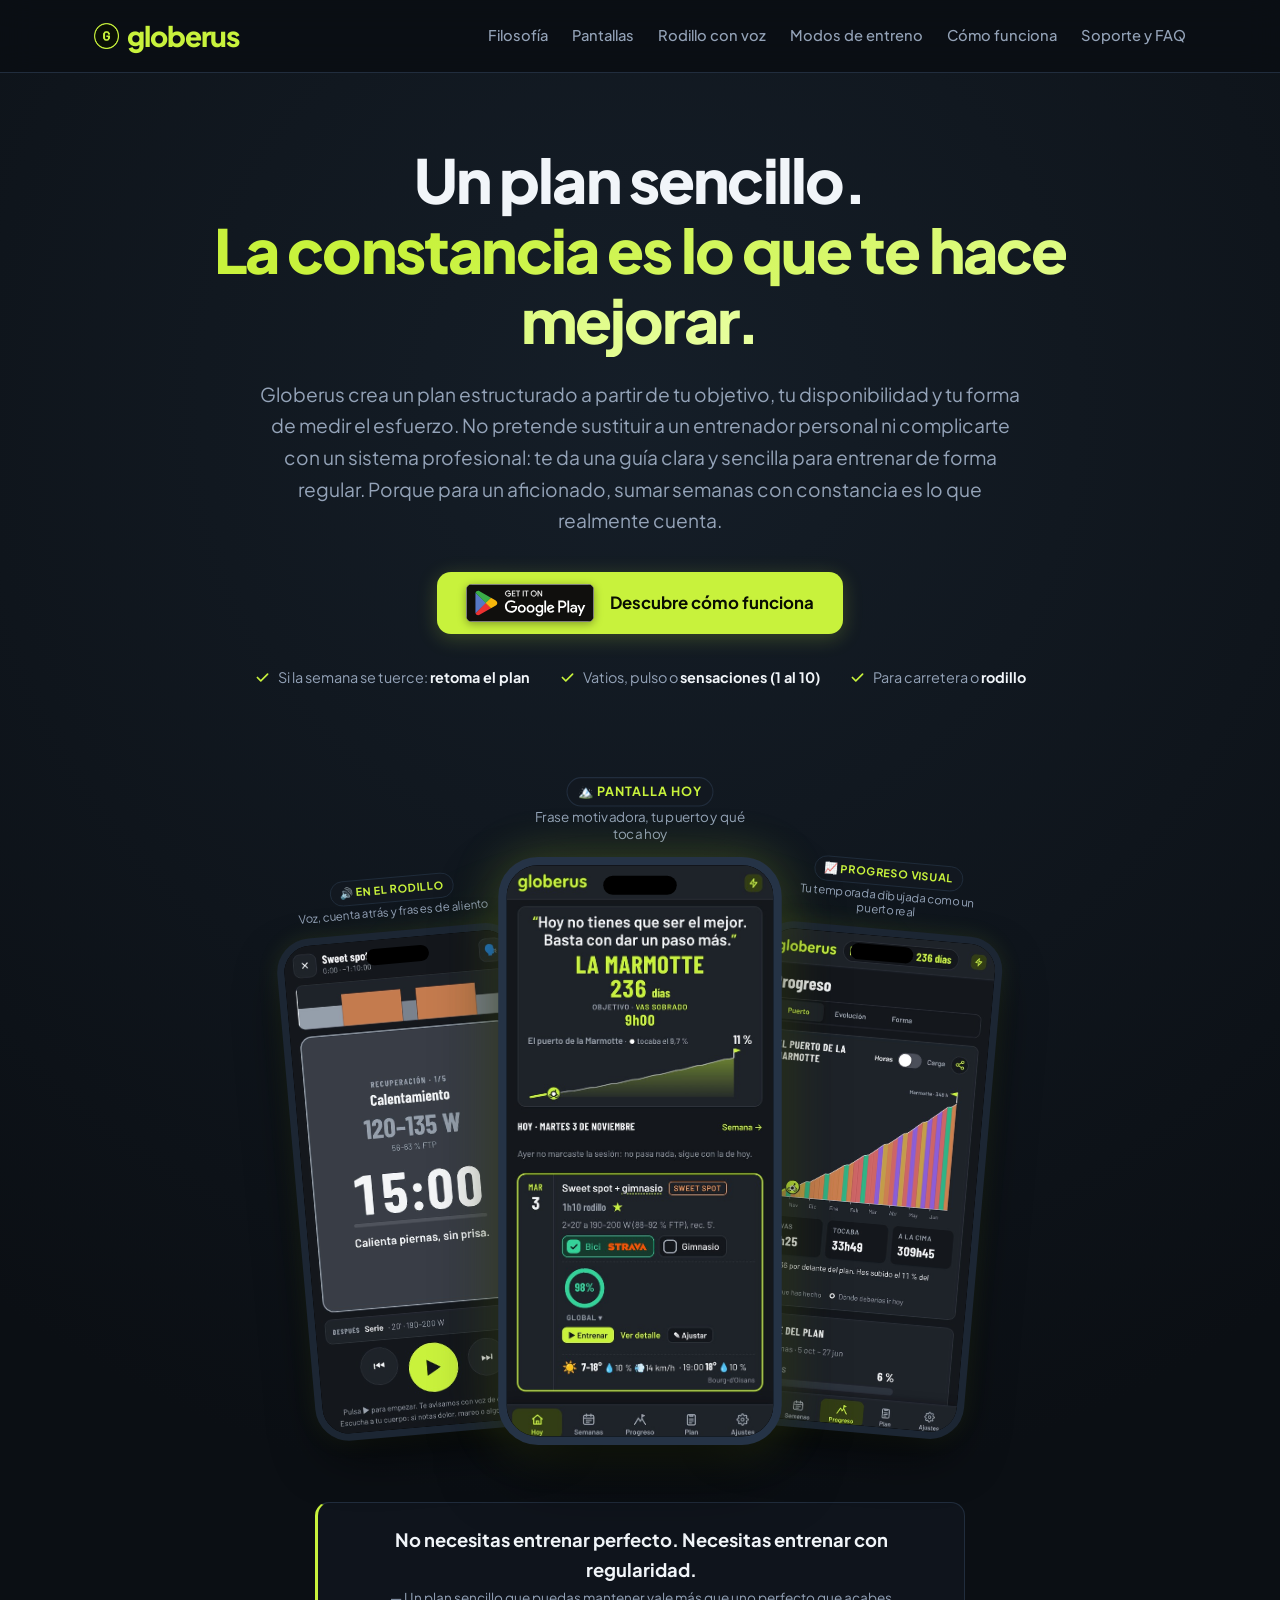
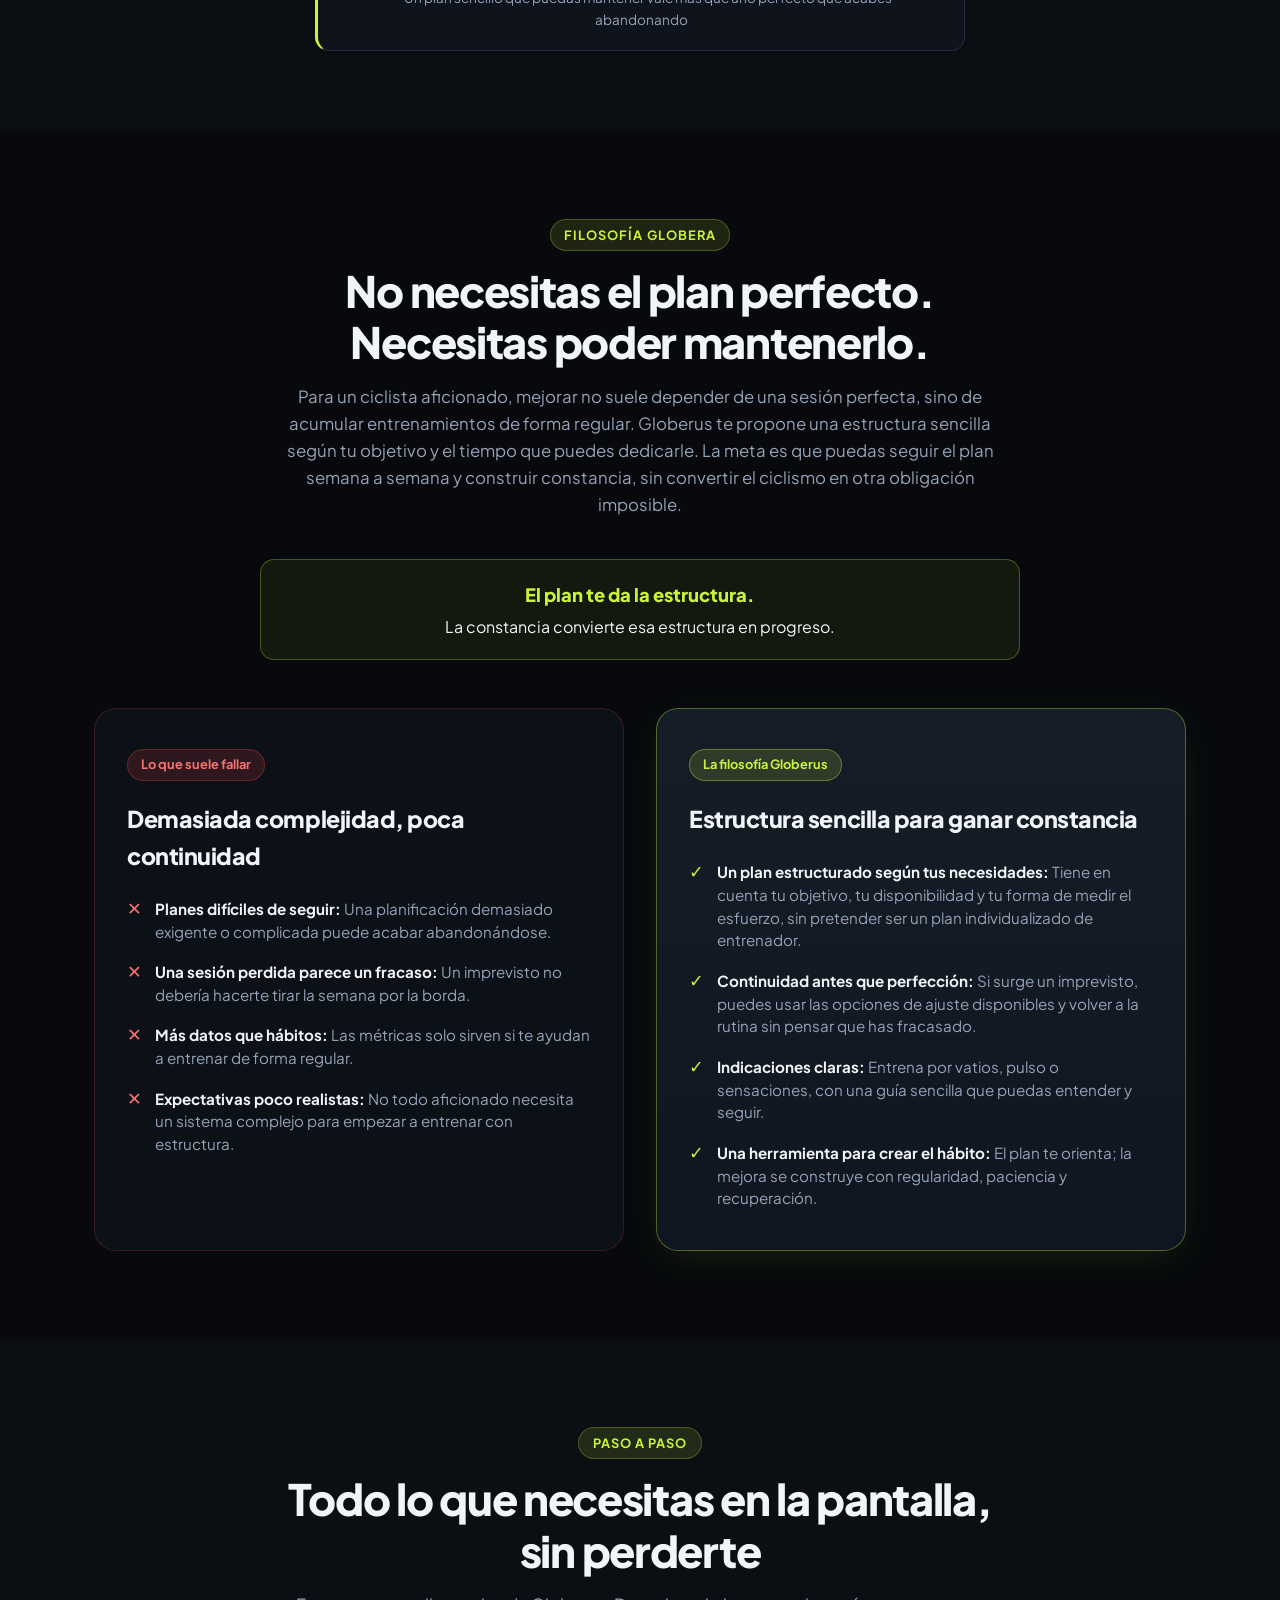
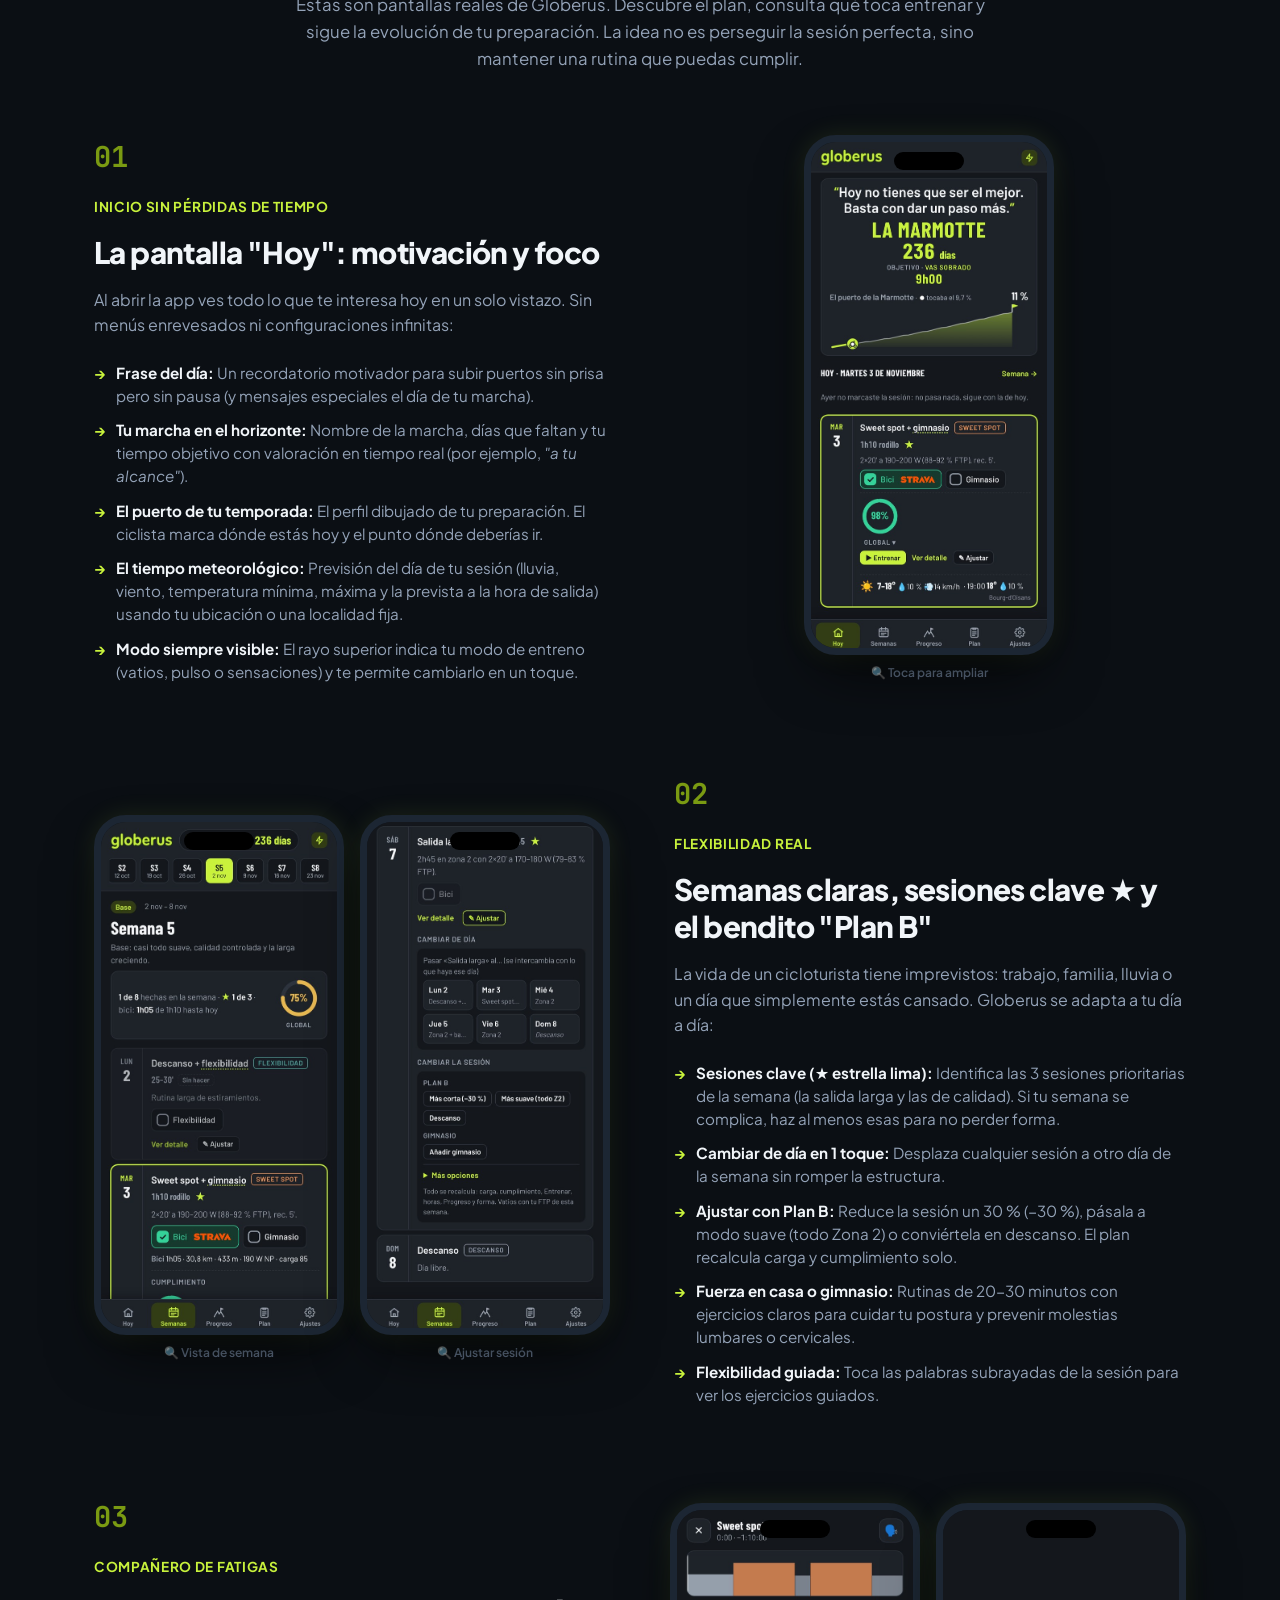
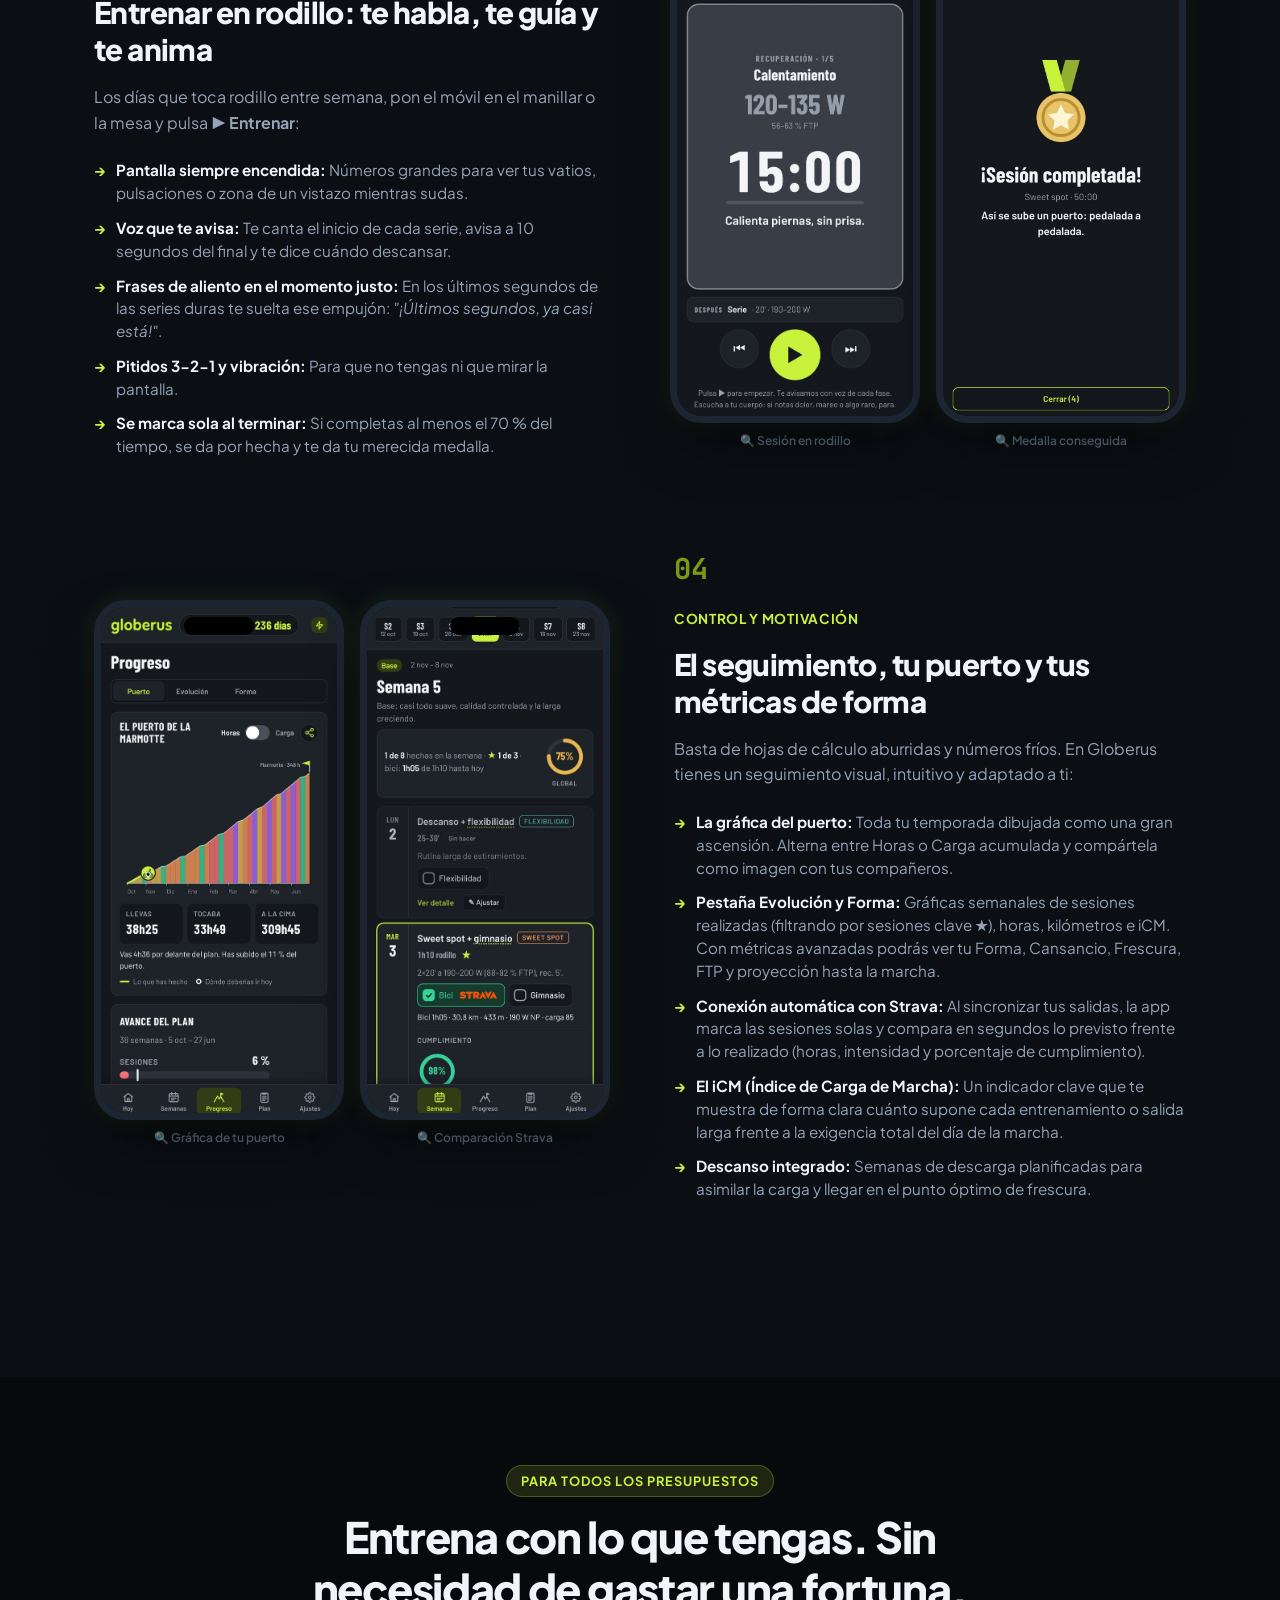
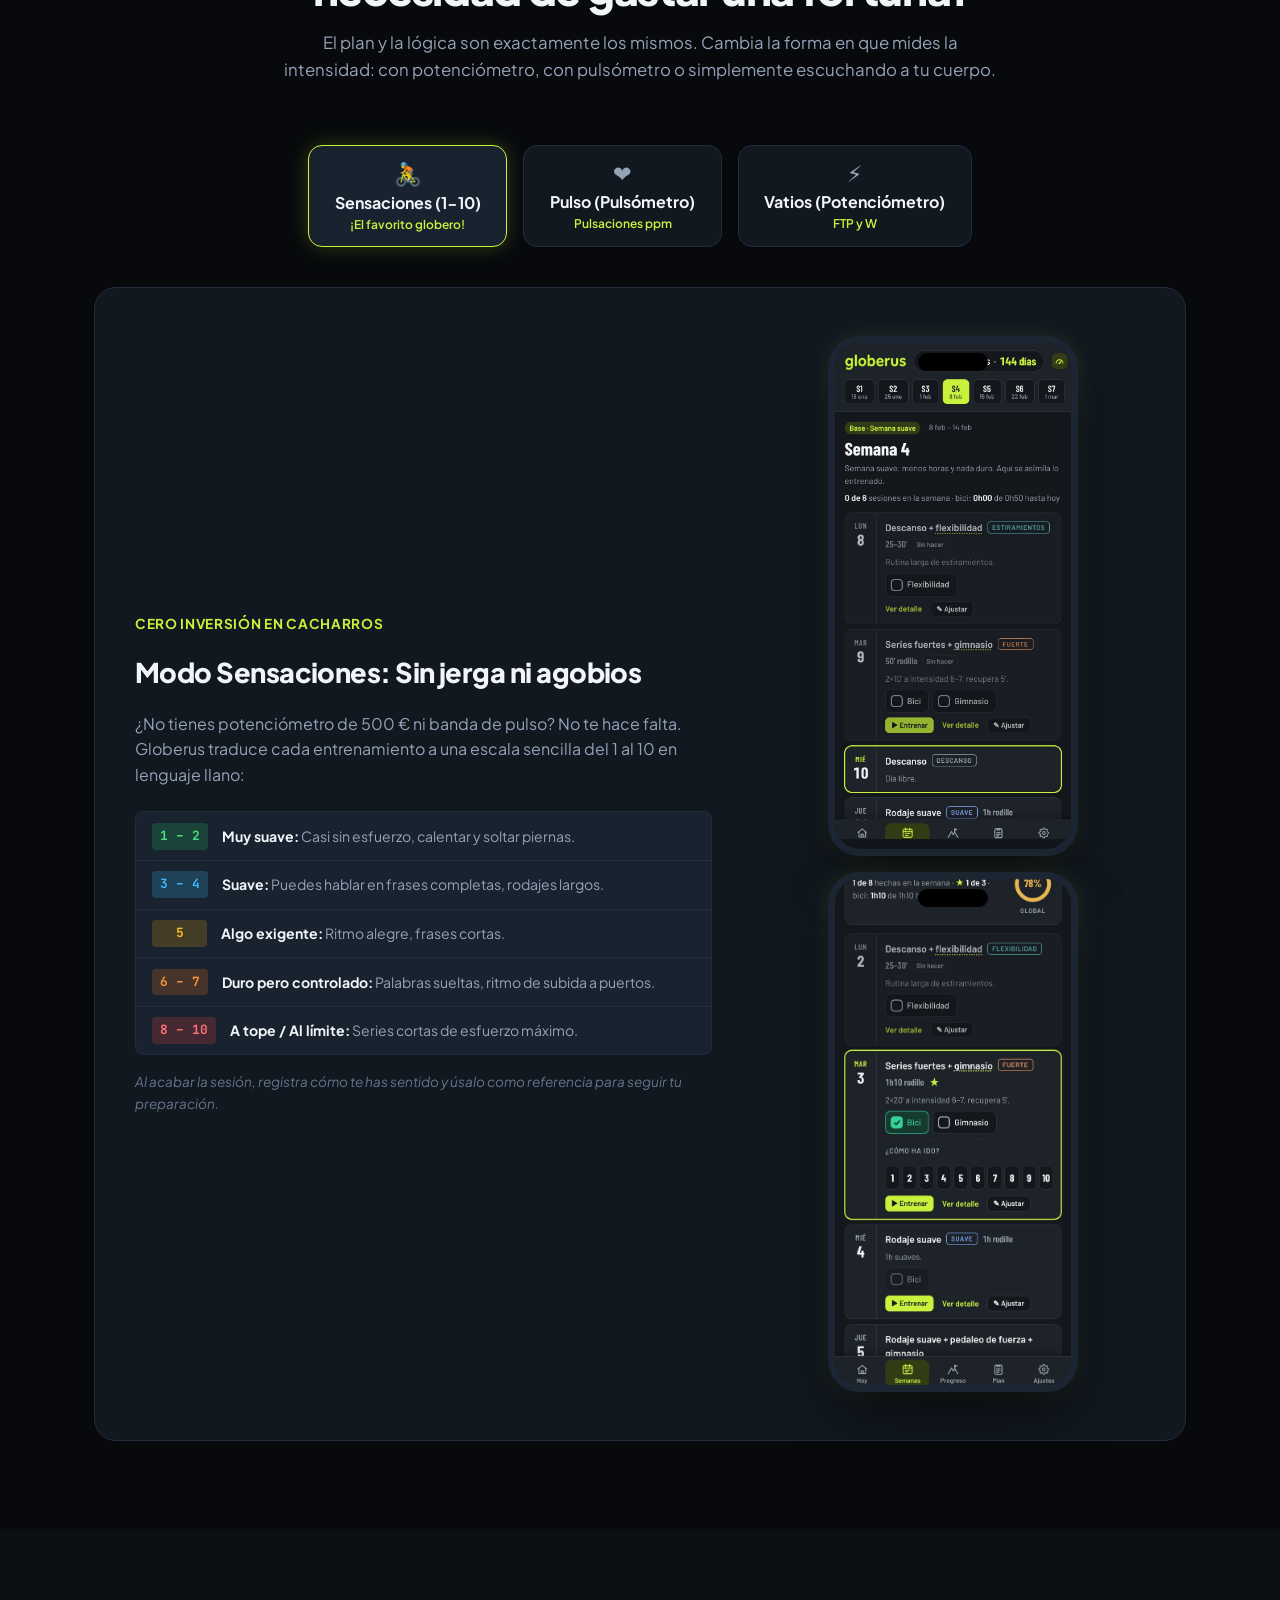
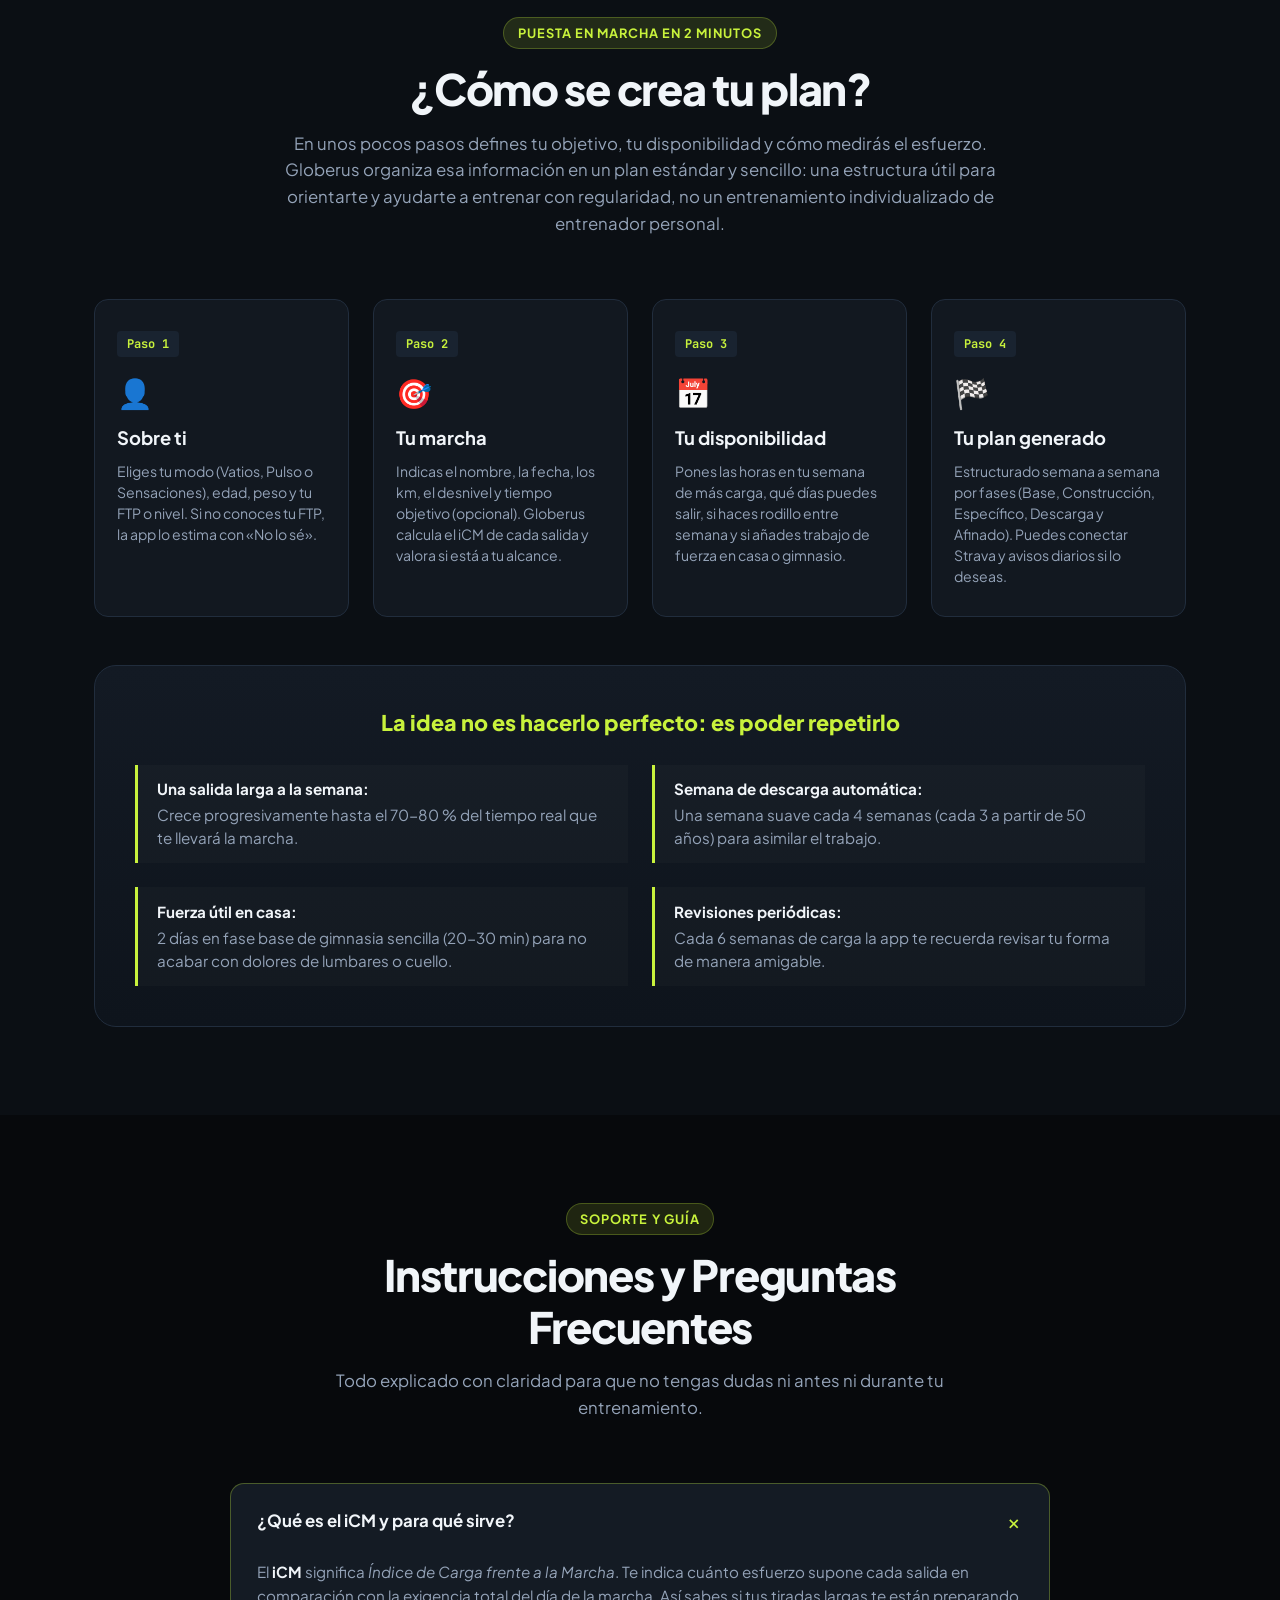
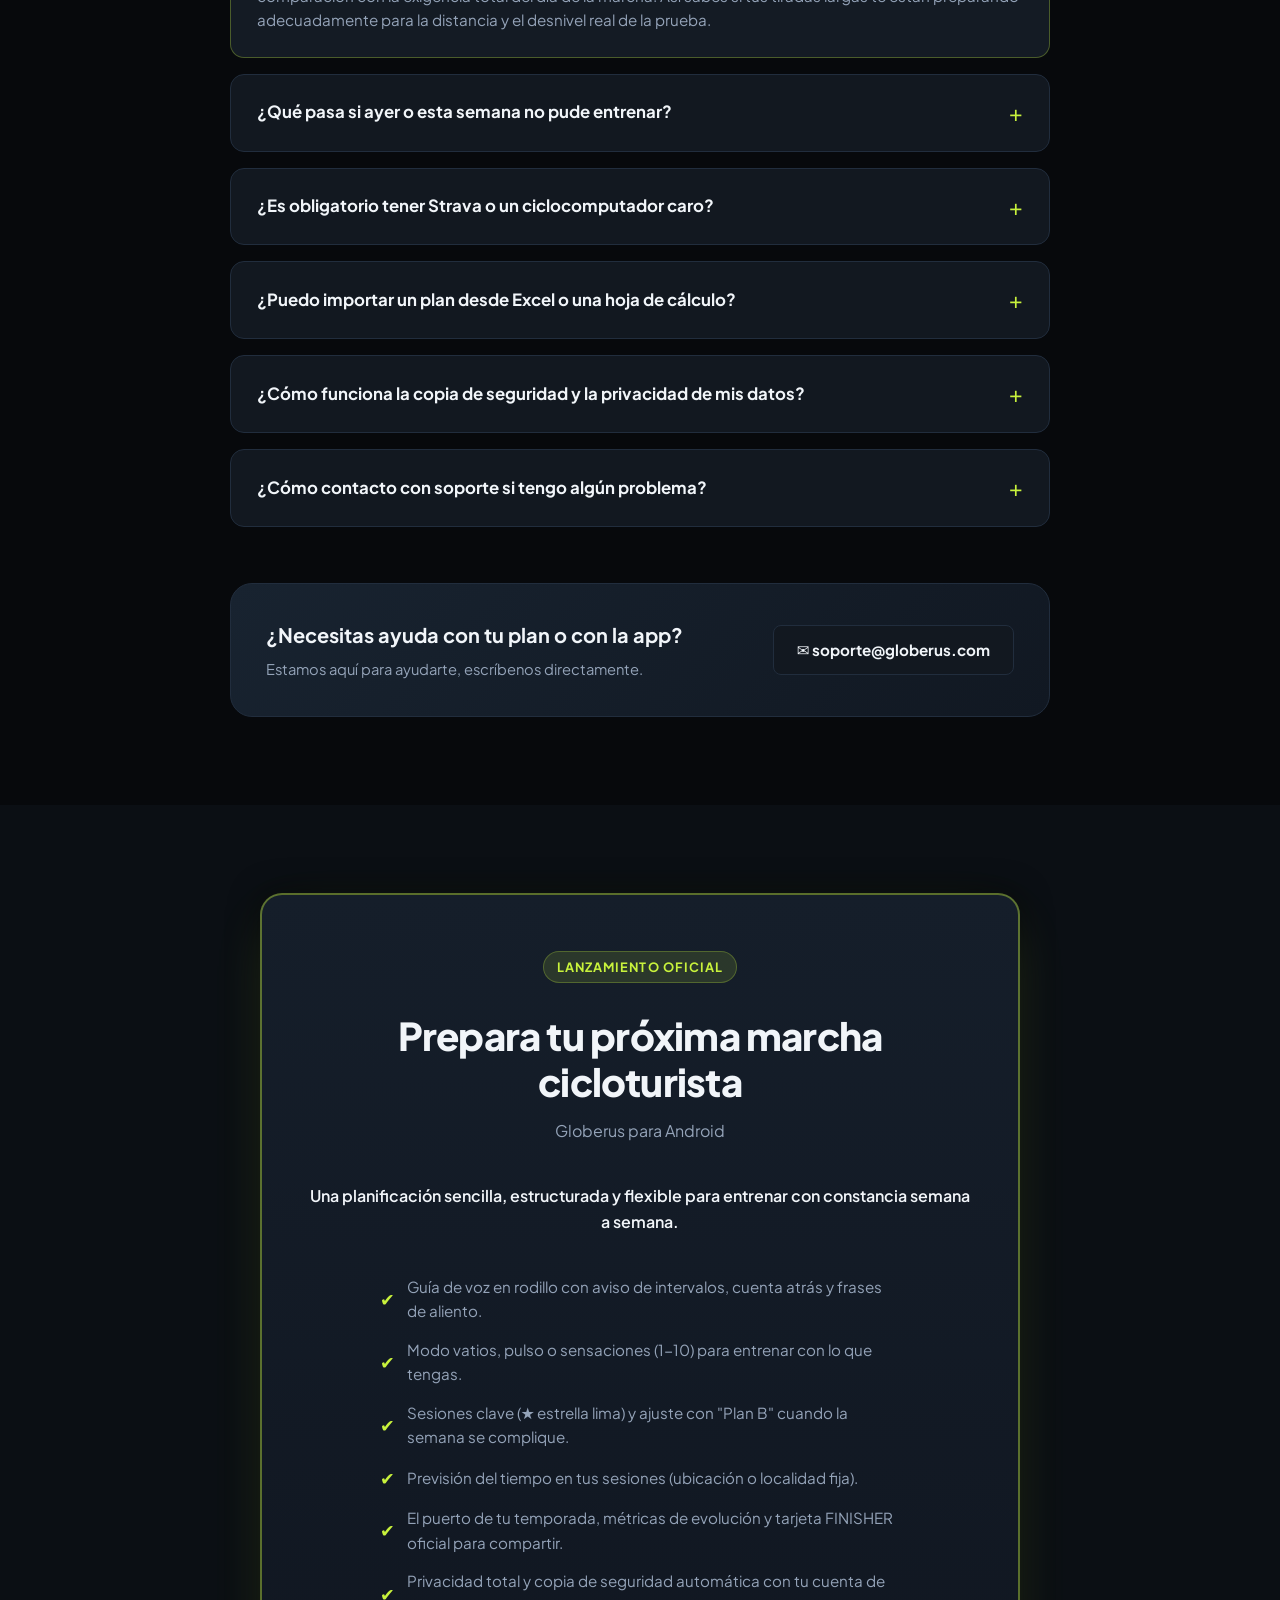
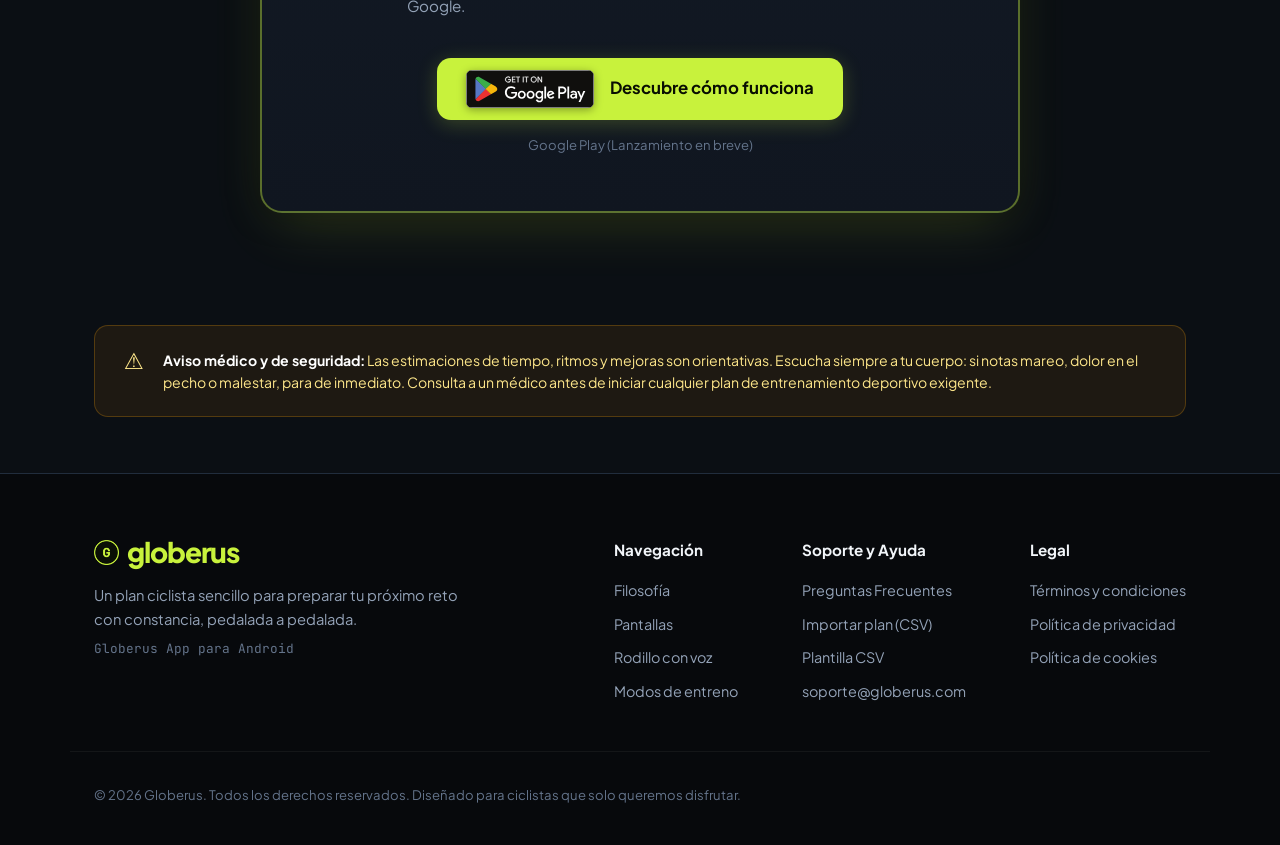
==== index.html @ d3d98518 "Add files via upload" ====
<!DOCTYPE html>
<html lang="es">
<head>
  <meta charset="UTF-8">
  <meta name="viewport" content="width=device-width, initial-scale=1.0">
  <title>Globerus — Un plan sencillo para entrenar con constancia</title>
  <meta name="description" content="Globerus te da un plan ciclista estructurado según tu objetivo y disponibilidad. Una guía sencilla para entrenar con constancia y mejorar semana a semana.">
  <meta name="theme-color" content="#121820">
  <meta property="og:type" content="website">
  <meta property="og:title" content="Globerus — Entrena con constancia">
  <meta property="og:description" content="Un plan ciclista sencillo y estructurado según tu objetivo y el tiempo disponible. La clave es poder mantenerlo con constancia.">
  <link rel="stylesheet" href="styles.css">
  <link rel="preconnect" href="https://fonts.googleapis.com">
  <link rel="preconnect" href="https://fonts.gstatic.com" crossorigin>
  <link href="https://fonts.googleapis.com/css2?family=Plus+Jakarta+Sans:wght@400;500;600;700;800&family=JetBrains+Mono:wght@500;700&display=swap" rel="stylesheet">
  <link rel="icon" type="image/png" href="img/logo.png">
  <link rel="apple-touch-icon" href="img/logo.png">
</head>
<body>


  <!-- Navegación principal -->
  <header class="header">
    <div class="container header-inner">
      <a href="#" class="brand">
        <img src="img/logo.png" alt="Globerus Icon" class="brand-logo-img">
        <span class="logo-text">globerus</span>
      </a>
      <nav class="nav-menu" id="navMenu">
        <a href="#filosofia">Filosofía</a>
        <a href="#pantallas">Pantallas</a>
        <a href="#rodillo">Rodillo con voz</a>
        <a href="#modos">Modos de entreno</a>
        <a href="#como-funciona">Cómo funciona</a>
        <a href="#faq">Soporte y FAQ</a>
      </nav>
      <button class="mobile-toggle" id="mobileToggle" aria-label="Abrir menú" aria-expanded="false">
        <span></span><span></span><span></span>
      </button>
    </div>
  </header>

  <!-- HERO SECTION CON 3 MÓVILES -->
  <section class="hero">
    <div class="container hero-container">


      <h1 class="hero-title">
        Un plan sencillo.<br>
        <span class="gradient-text">La constancia es lo que te hace mejorar.</span>
      </h1>

      <p class="hero-desc">
        Globerus crea un plan estructurado a partir de tu objetivo, tu disponibilidad y tu forma de medir el esfuerzo. No pretende sustituir a un entrenador personal ni complicarte con un sistema profesional: te da una guía clara y sencilla para entrenar de forma regular. Porque para un aficionado, sumar semanas con constancia es lo que realmente cuenta.
      </p>

      <div class="hero-actions">
        <a href="#proximamente" onclick="openLaunchModal(event)" class="btn btn-primary btn-lg btn-icon-row btn-google-play">
          <img src="img/google-play-store-badge.svg" alt="Google Play" class="btn-play-badge-img">
          <span class="btn-text">Descubre cómo funciona</span>
        </a>
      </div>

      <div class="hero-perks">
        <div class="perk-item">
          <svg viewBox="0 0 20 20" fill="currentColor"><path fill-rule="evenodd" d="M16.707 5.293a1 1 0 010 1.414l-8 8a1 1 0 01-1.414 0l-4-4a1 1 0 011.414-1.414L8 12.586l7.293-7.293a1 1 0 011.414 0z" clip-rule="evenodd"/></svg>
          <span>Si la semana se tuerce: <strong>retoma el plan</strong></span>
        </div>
        <div class="perk-item">
          <svg viewBox="0 0 20 20" fill="currentColor"><path fill-rule="evenodd" d="M16.707 5.293a1 1 0 010 1.414l-8 8a1 1 0 01-1.414 0l-4-4a1 1 0 011.414-1.414L8 12.586l7.293-7.293a1 1 0 011.414 0z" clip-rule="evenodd"/></svg>
          <span>Vatios, pulso o <strong>sensaciones (1 al 10)</strong></span>
        </div>
        <div class="perk-item">
          <svg viewBox="0 0 20 20" fill="currentColor"><path fill-rule="evenodd" d="M16.707 5.293a1 1 0 010 1.414l-8 8a1 1 0 01-1.414 0l-4-4a1 1 0 011.414-1.414L8 12.586l7.293-7.293a1 1 0 011.414 0z" clip-rule="evenodd"/></svg>
          <span>Para carretera o <strong>rodillo</strong></span>
        </div>
      </div>

      <!-- PORTADA: TRÍO DE TELÉFONOS (3 MÓVILES MOCKUP) -->
      <div class="hero-phones-wrapper">
        <div class="hero-phones-glow"></div>

        <!-- Móvil 1: Rodillo con voz (Izquierda) -->
        <div class="phone-card phone-left" data-title="En rodillo con voz">
          <div class="phone-caption">
            <span class="caption-tag">🔊 En el rodillo</span>
            <span class="caption-text">Voz, cuenta atrás y frases de aliento</span>
          </div>
          <div class="phone-mockup">
            <div class="phone-notch"></div>
            <div class="phone-screen">
              <img src="img/hero-rodillo.jpg" alt="Entrenar en rodillo con voz y temporizador en Globerus" loading="eager">
            </div>
          </div>
        </div>

        <!-- Móvil 2: Pantalla Hoy (Centro / Protagonista) -->
        <div class="phone-card phone-center" data-title="Pantalla Hoy">
          <div class="phone-caption">
            <span class="caption-tag">🏔️ Pantalla Hoy</span>
            <span class="caption-text">Frase motivadora, tu puerto y qué toca hoy</span>
          </div>
          <div class="phone-mockup">
            <div class="phone-notch"></div>
            <div class="phone-screen">
              <img src="img/hero-hoy.jpg" alt="Pantalla principal Hoy con el puerto de la temporada en Globerus" loading="eager">
            </div>
          </div>
        </div>

        <!-- Móvil 3: El Puerto de tu temporada (Derecha) -->
        <div class="phone-card phone-right" data-title="El Puerto de tu temporada">
          <div class="phone-caption">
            <span class="caption-tag">📈 Progreso visual</span>
            <span class="caption-text">Tu temporada dibujada como un puerto real</span>
          </div>
          <div class="phone-mockup">
            <div class="phone-notch"></div>
            <div class="phone-screen">
              <img src="img/hero-puerto.jpg" alt="El puerto de la temporada y progreso en Globerus" loading="eager">
            </div>
          </div>
        </div>
      </div>

      <div class="hero-quote-box">
        <p class="quote-text">No necesitas entrenar perfecto. Necesitas entrenar con regularidad.</p>
        <span class="quote-author">— Un plan sencillo que puedas mantener vale más que uno perfecto que acabes abandonando</span>
      </div>

    </div>
  </section>

  <!-- SECCIÓN FILOSOFÍA GLOBERA -->
  <section id="filosofia" class="section section-darker">
    <div class="container">
      <div class="section-header">
        <span class="pill-label">Filosofía Globera</span>
        <h2>No necesitas el plan perfecto. Necesitas poder mantenerlo.</h2>
        <p class="section-subtitle">
          Para un ciclista aficionado, mejorar no suele depender de una sesión perfecta, sino de acumular entrenamientos de forma regular. Globerus te propone una estructura sencilla según tu objetivo y el tiempo que puedes dedicarle. La meta es que puedas seguir el plan semana a semana y construir constancia, sin convertir el ciclismo en otra obligación imposible.
        </p>
      </div>

      <div class="philosophy-mantra">
        <strong>El plan te da la estructura.</strong>
        <span>La constancia convierte esa estructura en progreso.</span>
      </div>

      <div class="comparison-grid">
        <!-- Tarjeta Pro tradicional -->
        <div class="comp-card comp-card-pro">
          <div class="comp-badge bad">Lo que suele fallar</div>
          <h3>Demasiada complejidad, poca continuidad</h3>
          <ul class="comp-list">
            <li>
              <span class="icon-cross">✕</span>
              <span><strong>Planes difíciles de seguir:</strong> Una planificación demasiado exigente o complicada puede acabar abandonándose.</span>
            </li>
            <li>
              <span class="icon-cross">✕</span>
              <span><strong>Una sesión perdida parece un fracaso:</strong> Un imprevisto no debería hacerte tirar la semana por la borda.</span>
            </li>
            <li>
              <span class="icon-cross">✕</span>
              <span><strong>Más datos que hábitos:</strong> Las métricas solo sirven si te ayudan a entrenar de forma regular.</span>
            </li>
            <li>
              <span class="icon-cross">✕</span>
              <span><strong>Expectativas poco realistas:</strong> No todo aficionado necesita un sistema complejo para empezar a entrenar con estructura.</span>
            </li>
          </ul>
        </div>

        <!-- Tarjeta Globerus -->
        <div class="comp-card comp-card-globerus">
          <div class="comp-badge good">La filosofía Globerus</div>
          <h3>Estructura sencilla para ganar constancia</h3>
          <ul class="comp-list">
            <li>
              <span class="icon-check">✓</span>
              <span><strong>Un plan estructurado según tus necesidades:</strong> Tiene en cuenta tu objetivo, tu disponibilidad y tu forma de medir el esfuerzo, sin pretender ser un plan individualizado de entrenador.</span>
            </li>
            <li>
              <span class="icon-check">✓</span>
              <span><strong>Continuidad antes que perfección:</strong> Si surge un imprevisto, puedes usar las opciones de ajuste disponibles y volver a la rutina sin pensar que has fracasado.</span>
            </li>
            <li>
              <span class="icon-check">✓</span>
              <span><strong>Indicaciones claras:</strong> Entrena por vatios, pulso o sensaciones, con una guía sencilla que puedas entender y seguir.</span>
            </li>
            <li>
              <span class="icon-check">✓</span>
              <span><strong>Una herramienta para crear el hábito:</strong> El plan te orienta; la mejora se construye con regularidad, paciencia y recuperación.</span>
            </li>
          </ul>
        </div>
      </div>
    </div>
  </section>

  <!-- PANTALLAS PRINCIPALES Y CAPTURAS -->
  <section id="pantallas" class="section">
    <div class="container">
      <div class="section-header">
        <span class="pill-label">Paso a paso</span>
        <h2>Todo lo que necesitas en la pantalla, sin perderte</h2>
        <p class="section-subtitle">
          Estas son pantallas reales de Globerus. Descubre el plan, consulta qué toca entrenar y sigue la evolución de tu preparación. La idea no es perseguir la sesión perfecta, sino mantener una rutina que puedas cumplir.
        </p>
      </div>

      <!-- Feature 1: Pantalla Hoy -->
      <div class="feature-row">
        <div class="feature-info">
          <div class="feature-number">01</div>
          <span class="feature-tag">Inicio sin pérdidas de tiempo</span>
          <h3>La pantalla "Hoy": motivación y foco</h3>
          <p>
            Al abrir la app ves todo lo que te interesa hoy en un solo vistazo. 
            Sin menús enrevesados ni configuraciones infinitas:
          </p>
          <ul class="feature-points">
            <li><strong>Frase del día:</strong> Un recordatorio motivador para subir puertos sin prisa pero sin pausa (y mensajes especiales el día de tu marcha).</li>
            <li><strong>Tu marcha en el horizonte:</strong> Nombre de la marcha, días que faltan y tu tiempo objetivo con valoración en tiempo real (por ejemplo, <em>"a tu alcance"</em>).</li>
            <li><strong>El puerto de tu temporada:</strong> El perfil dibujado de tu preparación. El ciclista marca dónde estás hoy y el punto dónde deberías ir.</li>
            <li><strong>El tiempo meteorológico:</strong> Previsión del día de tu sesión (lluvia, viento, temperatura mínima, máxima y la prevista a la hora de salida) usando tu ubicación o una localidad fija.</li>
            <li><strong>Modo siempre visible:</strong> El rayo superior indica tu modo de entreno (vatios, pulso o sensaciones) y te permite cambiarlo en un toque.</li>
          </ul>
        </div>
        <div class="feature-media">
          <div class="single-phone" role="button" tabindex="0" onclick="openModal('img/hero-hoy.jpg', 'Pantalla Hoy')">
            <div class="phone-mockup sm">
              <div class="phone-notch"></div>
              <img src="img/hero-hoy.jpg" alt="Pantalla Hoy en Globerus">
            </div>
            <span class="zoom-hint">🔍 Toca para ampliar</span>
          </div>
        </div>
      </div>

      <!-- Feature 2: Semanas y el milagro del Plan B -->
      <div class="feature-row reverse">
        <div class="feature-info">
          <div class="feature-number">02</div>
          <span class="feature-tag">Flexibilidad real</span>
          <h3>Semanas claras, sesiones clave ★ y el bendito "Plan B"</h3>
          <p>
            La vida de un cicloturista tiene imprevistos: trabajo, familia, lluvia o un día que simplemente estás cansado. 
            Globerus se adapta a tu día a día:
          </p>
          <ul class="feature-points">
            <li><strong>Sesiones clave (★ estrella lima):</strong> Identifica las 3 sesiones prioritarias de la semana (la salida larga y las de calidad). Si tu semana se complica, haz al menos esas para no perder forma.</li>
            <li><strong>Cambiar de día en 1 toque:</strong> Desplaza cualquier sesión a otro día de la semana sin romper la estructura.</li>
            <li><strong>Ajustar con Plan B:</strong> Reduce la sesión un 30 % (−30 %), pásala a modo suave (todo Zona 2) o conviértela en descanso. El plan recalcula carga y cumplimiento solo.</li>
            <li><strong>Fuerza en casa o gimnasio:</strong> Rutinas de 20-30 minutos con ejercicios claros para cuidar tu postura y prevenir molestias lumbares o cervicales.</li>
            <li><strong>Flexibilidad guiada:</strong> Toca las palabras subrayadas de la sesión para ver los ejercicios guiados.</li>
          </ul>
        </div>
        <div class="feature-media two-phones">
          <div class="single-phone" role="button" tabindex="0" onclick="openModal('img/semanas-plan.jpg', 'Semana del plan y sesiones clave')">
            <div class="phone-mockup sm">
              <div class="phone-notch"></div>
              <img src="img/semanas-plan.jpg" alt="Vista de semanas en Globerus">
            </div>
            <span class="zoom-hint">🔍 Vista de semana</span>
          </div>
          <div class="single-phone" role="button" tabindex="0" onclick="openModal('img/semanas-ajustar.jpg', 'Plan B y Ajustes')">
            <div class="phone-mockup sm">
              <div class="phone-notch"></div>
              <img src="img/semanas-ajustar.jpg" alt="Plan B y ajustes en Globerus">
            </div>
            <span class="zoom-hint">🔍 Ajustar sesión</span>
          </div>
        </div>
      </div>

      <!-- Feature 3: Entrenar en rodillo -->
      <div id="rodillo" class="feature-row">
        <div class="feature-info">
          <div class="feature-number">03</div>
          <span class="feature-tag">Compañero de fatigas</span>
          <h3>Entrenar en rodillo: te habla, te guía y te anima</h3>
          <p>
            Los días que toca rodillo entre semana, pon el móvil en el manillar o la mesa y pulsa ▶ <strong>Entrenar</strong>:
          </p>
          <ul class="feature-points">
            <li><strong>Pantalla siempre encendida:</strong> Números grandes para ver tus vatios, pulsaciones o zona de un vistazo mientras sudas.</li>
            <li><strong>Voz que te avisa:</strong> Te canta el inicio de cada serie, avisa a 10 segundos del final y te dice cuándo descansar.</li>
            <li><strong>Frases de aliento en el momento justo:</strong> En los últimos segundos de las series duras te suelta ese empujón: <em>"¡Últimos segundos, ya casi está!"</em>.</li>
            <li><strong>Pitidos 3-2-1 y vibración:</strong> Para que no tengas ni que mirar la pantalla.</li>
            <li><strong>Se marca sola al terminar:</strong> Si completas al menos el 70 % del tiempo, se da por hecha y te da tu merecida medalla.</li>
          </ul>
        </div>
        <div class="feature-media two-phones">
          <div class="single-phone" role="button" tabindex="0" onclick="openModal('img/hero-rodillo.jpg', 'Rodillo en vivo')">
            <div class="phone-mockup sm">
              <div class="phone-notch"></div>
              <img src="img/hero-rodillo.jpg" alt="Sesión de rodillo guiada con voz">
            </div>
            <span class="zoom-hint">🔍 Sesión en rodillo</span>
          </div>
          <div class="single-phone" role="button" tabindex="0" onclick="openModal('img/rodillo-completada.jpg', 'Sesión completada')">
            <div class="phone-mockup sm">
              <div class="phone-notch"></div>
              <img src="img/rodillo-completada.jpg" alt="Medalla al completar sesión">
            </div>
            <span class="zoom-hint">🔍 Medalla conseguida</span>
          </div>
        </div>
      </div>

      <!-- Feature 4: El seguimiento y tu puerto -->
      <div class="feature-row reverse">
        <div class="feature-info">
          <div class="feature-number">04</div>
          <span class="feature-tag">Control y motivación</span>
          <h3>El seguimiento, tu puerto y tus métricas de forma</h3>
          <p>
            Basta de hojas de cálculo aburridas y números fríos. En Globerus tienes un seguimiento visual, intuitivo y adaptado a ti:
          </p>
          <ul class="feature-points">
            <li><strong>La gráfica del puerto:</strong> Toda tu temporada dibujada como una gran ascensión. Alterna entre Horas o Carga acumulada y compártela como imagen con tus compañeros.</li>
            <li><strong>Pestaña Evolución y Forma:</strong> Gráficas semanales de sesiones realizadas (filtrando por sesiones clave ★), horas, kilómetros e iCM. Con métricas avanzadas podrás ver tu Forma, Cansancio, Frescura, FTP y proyección hasta la marcha.</li>
            <li><strong>Conexión automática con Strava:</strong> Al sincronizar tus salidas, la app marca las sesiones solas y compara en segundos lo previsto frente a lo realizado (horas, intensidad y porcentaje de cumplimiento).</li>
            <li><strong>El iCM (Índice de Carga de Marcha):</strong> Un indicador clave que te muestra de forma clara cuánto supone cada entrenamiento o salida larga frente a la exigencia total del día de la marcha.</li>
            <li><strong>Descanso integrado:</strong> Semanas de descarga planificadas para asimilar la carga y llegar en el punto óptimo de frescura.</li>
          </ul>
        </div>
        <div class="feature-media two-phones">
          <div class="single-phone" role="button" tabindex="0" onclick="openModal('img/hero-puerto.jpg', 'El puerto de la temporada')">
            <div class="phone-mockup sm">
              <div class="phone-notch"></div>
              <img src="img/hero-puerto.jpg" alt="El puerto de la temporada en Globerus">
            </div>
            <span class="zoom-hint">🔍 Gráfica de tu puerto</span>
          </div>
          <div class="single-phone" role="button" tabindex="0" onclick="openModal('img/semanas-strava.jpg', 'Comparación con Strava y cumplimiento')">
            <div class="phone-mockup sm">
              <div class="phone-notch"></div>
              <img src="img/semanas-strava.jpg" alt="Comparación con Strava y cumplimiento en Globerus">
            </div>
            <span class="zoom-hint">🔍 Comparación Strava</span>
          </div>
        </div>
      </div>


    </div>
  </section>

  <!-- MODOS DE ENTRENO: VATIOS, PULSO Y SENSACIONES -->
  <section id="modos" class="section section-darker">
    <div class="container">
      <div class="section-header">
        <span class="pill-label">Para todos los presupuestos</span>
        <h2>Entrena con lo que tengas. Sin necesidad de gastar una fortuna.</h2>
        <p class="section-subtitle">
          El plan y la lógica son exactamente los mismos. Cambia la forma en que mides la intensidad: 
          con potenciómetro, con pulsómetro o simplemente escuchando a tu cuerpo.
        </p>
      </div>

      <!-- Selector interactivo de modos -->
      <div class="modos-tabs">
        <button class="modo-tab-btn active" data-target="tab-sensaciones">
          <span class="tab-icon">🚴</span>
          <span class="tab-title">Sensaciones (1-10)</span>
          <span class="tab-badge">¡El favorito globero!</span>
        </button>
        <button class="modo-tab-btn" data-target="tab-pulso">
          <span class="tab-icon">❤️</span>
          <span class="tab-title">Pulso (Pulsómetro)</span>
          <span class="tab-badge">Pulsaciones ppm</span>
        </button>
        <button class="modo-tab-btn" data-target="tab-vatios">
          <span class="tab-icon">⚡</span>
          <span class="tab-title">Vatios (Potenciómetro)</span>
          <span class="tab-badge">FTP y W</span>
        </button>
      </div>

      <!-- Contenido Tab 1: Sensaciones -->
      <div class="modo-content active" id="tab-sensaciones">
        <div class="modo-grid">
          <div class="modo-desc-box">
            <div class="modo-tag">Cero inversión en cacharros</div>
            <h3>Modo Sensaciones: Sin jerga ni agobios</h3>
            <p>
              ¿No tienes potenciómetro de 500 € ni banda de pulso? No te hace falta. Globerus traduce cada entrenamiento a una escala sencilla del 1 al 10 en lenguaje llano:
            </p>
            <div class="scale-table">
              <div class="scale-row">
                <span class="scale-num num-easy">1 – 2</span>
                <span class="scale-txt"><strong>Muy suave:</strong> Casi sin esfuerzo, calentar y soltar piernas.</span>
              </div>
              <div class="scale-row">
                <span class="scale-num num-mid">3 – 4</span>
                <span class="scale-txt"><strong>Suave:</strong> Puedes hablar en frases completas, rodajes largos.</span>
              </div>
              <div class="scale-row">
                <span class="scale-num num-tempo">5</span>
                <span class="scale-txt"><strong>Algo exigente:</strong> Ritmo alegre, frases cortas.</span>
              </div>
              <div class="scale-row">
                <span class="scale-num num-hard">6 – 7</span>
                <span class="scale-txt"><strong>Duro pero controlado:</strong> Palabras sueltas, ritmo de subida a puertos.</span>
              </div>
              <div class="scale-row">
                <span class="scale-num num-max">8 – 10</span>
                <span class="scale-txt"><strong>A tope / Al límite:</strong> Series cortas de esfuerzo máximo.</span>
              </div>
            </div>
            <p class="scale-footer">Al acabar la sesión, registra cómo te has sentido y úsalo como referencia para seguir tu preparación.</p>
          </div>
          <div class="modo-img-box">
            <div class="phone-mockup sm" onclick="openModal('img/modo-sensaciones.jpg', 'Modo Sensaciones en Globerus')">
              <div class="phone-notch"></div>
              <img src="img/modo-sensaciones.jpg" alt="Modo Sensaciones sin jerga">
            </div>
            <div class="phone-mockup sm" onclick="openModal('img/sensaciones-escala.jpg', 'Escala de sensaciones')">
              <div class="phone-notch"></div>
              <img src="img/sensaciones-escala.jpg" alt="Escala de sensaciones 1 al 10">
            </div>
          </div>
        </div>
      </div>

      <!-- Contenido Tab 2: Pulso -->
      <div class="modo-content" id="tab-pulso">
        <div class="modo-grid">
          <div class="modo-desc-box">
            <div class="modo-tag">Para los que llevan banda cardíaca</div>
            <h3>Modo Pulso: guiado por tus pulsaciones</h3>
            <p>
              Entrena con pulsómetro a partir de tu FC máxima (o estimada con <code>220 − edad</code> si no la conoces).
            </p>
            <ul class="feature-points">
              <li><strong>Zonas cardíacas claras:</strong> Zona de recuperación, Zona 2 para fondo, Tempo, Sweet Spot y Umbral.</li>
              <li><strong>Inteligente con el cuerpo:</strong> Como el pulso tarda 1-2 minutos en reaccionar, las series cortas te indica hacerlas por sensación.</li>
              <li><strong>Consejos útiles:</strong> Te recuerda que el calor, el cansancio o el café alteran el pulso, y cómo no obsesionarte en las tiradas largas.</li>
            </ul>
          </div>
          <div class="modo-img-box">
            <div class="phone-mockup sm" onclick="openModal('img/modo-pulso.jpg', 'Modo Pulso en Globerus')">
              <div class="phone-notch"></div>
              <img src="img/modo-pulso.jpg" alt="Modo pulso en Globerus">
            </div>
          </div>
        </div>
      </div>

      <!-- Contenido Tab 3: Vatios -->
      <div class="modo-content" id="tab-vatios">
        <div class="modo-grid">
          <div class="modo-desc-box">
            <div class="modo-tag">Para potenciómetro o rodillo smart</div>
            <h3>Modo Vatios: precisión sin volverse loco</h3>
            <p>
              Si tienes potenciómetro en la bici o rodillo inteligente, las sesiones se calculan en vatios a partir de tu FTP:
            </p>
            <ul class="feature-points">
              <li><strong>¿No sabes tu FTP?</strong> El botón <em>"No lo sé"</em> te ayuda a estimarlo de partida.</li>
              <li><strong>Modo rodillo interactivo:</strong> Barras con los vatios objetivo de cada intervalo.</li>
            </ul>
          </div>
          <div class="modo-img-box">
            <div class="phone-mockup sm" onclick="openModal('img/semanas-plan.jpg', 'Detalle de sesión por vatios')">
              <div class="phone-notch"></div>
              <img src="img/semanas-plan.jpg" alt="Detalle de sesión de vatios en Globerus">
            </div>
          </div>
        </div>
      </div>

    </div>
  </section>

  <!-- CÓMO SE CONSTRUYE EL PLAN (CÓMO FUNCIONA) -->
  <section id="como-funciona" class="section">
    <div class="container">
      <div class="section-header">
        <span class="pill-label">Puesta en marcha en 2 minutos</span>
        <h2>¿Cómo se crea tu plan?</h2>
        <p class="section-subtitle">
          En unos pocos pasos defines tu objetivo, tu disponibilidad y cómo medirás el esfuerzo. Globerus organiza esa información en un plan estándar y sencillo: una estructura útil para orientarte y ayudarte a entrenar con regularidad, no un entrenamiento individualizado de entrenador personal.
        </p>
      </div>

      <div class="steps-grid">
        <div class="step-card">
          <div class="step-badge">Paso 1</div>
          <div class="step-icon">👤</div>
          <h4>Sobre ti</h4>
          <p>Eliges tu modo (Vatios, Pulso o Sensaciones), edad, peso y tu FTP o nivel. Si no conoces tu FTP, la app lo estima con «No lo sé».</p>
        </div>

        <div class="step-card">
          <div class="step-badge">Paso 2</div>
          <div class="step-icon">🎯</div>
          <h4>Tu marcha</h4>
          <p>Indicas el nombre, la fecha, los km, el desnivel y tiempo objetivo (opcional). Globerus calcula el iCM de cada salida y valora si está a tu alcance.</p>
        </div>

        <div class="step-card">
          <div class="step-badge">Paso 3</div>
          <div class="step-icon">📅</div>
          <h4>Tu disponibilidad</h4>
          <p>Pones las horas en tu semana de más carga, qué días puedes salir, si haces rodillo entre semana y si añades trabajo de fuerza en casa o gimnasio.</p>
        </div>

        <div class="step-card">
          <div class="step-badge">Paso 4</div>
          <div class="step-icon">🏁</div>
          <h4>Tu plan generado</h4>
          <p>Estructurado semana a semana por fases (Base, Construcción, Específico, Descarga y Afinado). Puedes conectar Strava y avisos diarios si lo deseas.</p>
        </div>
      </div>

      <!-- Caja explicativa de cómo entrena el plan -->
      <div class="plan-rules-box">
        <h3>La idea no es hacerlo perfecto: es poder repetirlo</h3>
        <div class="rules-grid">
          <div class="rule-item">
            <strong>Una salida larga a la semana:</strong> Crece progresivamente hasta el 70-80 % del tiempo real que te llevará la marcha.
          </div>
          <div class="rule-item">
            <strong>Semana de descarga automática:</strong> Una semana suave cada 4 semanas (cada 3 a partir de 50 años) para asimilar el trabajo.
          </div>
          <div class="rule-item">
            <strong>Fuerza útil en casa:</strong> 2 días en fase base de gimnasia sencilla (20-30 min) para no acabar con dolores de lumbares o cuello.
          </div>
          <div class="rule-item">
            <strong>Revisiones periódicas:</strong> Cada 6 semanas de carga la app te recuerda revisar tu forma de manera amigable.
          </div>
        </div>
      </div>
    </div>
  </section>

  <!-- SOPORTE, COPIA DE SEGURIDAD Y PREGUNTAS FRECUENTES -->
  <section id="faq" class="section section-darker">
    <div class="container">
      <div class="section-header">
        <span class="pill-label">Soporte y Guía</span>
        <h2>Instrucciones y Preguntas Frecuentes</h2>
        <p class="section-subtitle">
          Todo explicado con claridad para que no tengas dudas ni antes ni durante tu entrenamiento.
        </p>
      </div>

      <div class="faq-container">
        <!-- FAQ 1 -->
        <details class="faq-item" open>
          <summary class="faq-question">
            <span>¿Qué es el iCM y para qué sirve?</span>
            <span class="faq-icon">+</span>
          </summary>
          <div class="faq-answer">
            <p>
              El <strong>iCM</strong> significa <em>Índice de Carga frente a la Marcha</em>. Te indica cuánto esfuerzo supone 
              cada salida en comparación con la exigencia total del día de la marcha. Así sabes si tus tiradas largas 
              te están preparando adecuadamente para la distancia y el desnivel real de la prueba.
            </p>
          </div>
        </details>

        <!-- FAQ 2 -->
        <details class="faq-item">
          <summary class="faq-question">
            <span>¿Qué pasa si ayer o esta semana no pude entrenar?</span>
            <span class="faq-icon">+</span>
          </summary>
          <div class="faq-answer">
            <p>
              ¡Absolutamente nada! Puedes usar la función <strong>✎ Ajustar</strong> para 
              cambiar la sesión a otro día o elegir una alternativa (hacerla más corta, más suave o descanso).
            </p>
          </div>
        </details>

        <!-- FAQ 3 -->
        <details class="faq-item">
          <summary class="faq-question">
            <span>¿Es obligatorio tener Strava o un ciclocomputador caro?</span>
            <span class="faq-icon">+</span>
          </summary>
          <div class="faq-answer">
            <p>
              No. Strava es completamente opcional. Si lo conectas, tus salidas se marcan solas; pero si no lo tienes, 
              puedes marcar las casillas de bici, gimnasio y flexibilidad a mano con un solo toque. Tampoco necesitas 
              potenciómetro: puedes usar el <strong>Modo Sensaciones</strong> (del 1 al 10) o el <strong>Modo Pulso</strong>.
            </p>
          </div>
        </details>

        <!-- FAQ 4 -->
        <details class="faq-item">
          <summary class="faq-question">
            <span>¿Puedo importar un plan desde Excel o una hoja de cálculo?</span>
            <span class="faq-icon">+</span>
          </summary>
          <div class="faq-answer">
            <p>
              Sí. Si tu entrenador te pasa un plan o prefieres diseñarlo tú en una hoja de cálculo, Globerus te permite 
              descargar una plantilla e importarlo fácilmente desde <em>Ajustes → Plan y marcha → Hoja de cálculo</em>.
            </p>
            <p style="margin-top: 0.8rem;">
              👉 <a href="instrucciones-importacion-plan.html" target="_blank" rel="noopener noreferrer" class="link-highlight" style="color: var(--lime); font-weight: 700; text-decoration: underline;">Ver instrucciones detalladas para la importación y plantilla CSV</a>
            </p>
          </div>
        </details>

        <!-- FAQ 5 -->
        <details class="faq-item">
          <summary class="faq-question">
            <span>¿Cómo funciona la copia de seguridad y la privacidad de mis datos?</span>
            <span class="faq-icon">+</span>
          </summary>
          <div class="faq-answer">
            <p>
              Tus datos se guardan en tu propio móvil y cuentan con <strong>copia automática en tu cuenta de Google Drive</strong> (gestionada por Android una vez al día con wifi y cargando). Globerus no tiene servidores externos ni almacena tus planes ni cuentas. Si cambias de móvil e instalas Globerus desde Google Play con tu cuenta, tu plan se recupera solo. Además, en <em>Ajustes → Ayuda, copia y soporte</em> puedes guardar o restaurar una copia manual en un archivo en cualquier momento.
            </p>
          </div>
        </details>

        <!-- FAQ 6 -->
        <details class="faq-item">
          <summary class="faq-question">
            <span>¿Cómo contacto con soporte si tengo algún problema?</span>
            <span class="faq-icon">+</span>
          </summary>
          <div class="faq-answer">
            <p>
              En la app, dentro de <em>Ayuda, copia y soporte</em>, tienes el botón <strong>Escribir a soporte</strong>. 
              Te abrirá directamente el correo con el ID de tu plan (ej. <code>GLB-RV9N-55</code>) para que te ayudemos de inmediato. 
              También puedes escribir directamente a: 
              <a href="mailto:soporte@globerus.com" class="faq-mail-link">soporte@globerus.com</a>.
            </p>
          </div>
        </details>

      </div>

      <!-- Tarjeta de contacto de soporte -->
      <div class="support-card">
        <div class="support-info">
          <h3>¿Necesitas ayuda con tu plan o con la app?</h3>
          <p>Estamos aquí para ayudarte, escríbenos directamente.</p>
        </div>
        <div class="support-action">
          <a href="mailto:soporte@globerus.com" class="btn btn-secondary">
            <span>✉️ soporte@globerus.com</span>
          </a>
        </div>
      </div>

    </div>
  </section>

  <!-- LLAMADA AL LANZAMIENTO -->
  <section id="descarga" class="section">
    <div class="container">
      <div class="pricing-wrapper">
        <div class="pricing-card">
          <div class="pricing-header">
            <span class="pill-label">Lanzamiento oficial</span>
            <h2>Prepara tu próxima marcha cicloturista</h2>
            <p>
              Globerus para Android
            </p>
          </div>

          <div class="pricing-body">
            <p class="price-guarantee">Una planificación sencilla, estructurada y flexible para entrenar con constancia semana a semana.</p>

            <ul class="pricing-features">
              <li><span>✔</span> Guía de voz en rodillo con aviso de intervalos, cuenta atrás y frases de aliento.</li>
              <li><span>✔</span> Modo vatios, pulso o sensaciones (1-10) para entrenar con lo que tengas.</li>
              <li><span>✔</span> Sesiones clave (★ estrella lima) y ajuste con "Plan B" cuando la semana se complique.</li>
              <li><span>✔</span> Previsión del tiempo en tus sesiones (ubicación o localidad fija).</li>
              <li><span>✔</span> El puerto de tu temporada, métricas de evolución y tarjeta FINISHER oficial para compartir.</li>
              <li><span>✔</span> Privacidad total y copia de seguridad automática con tu cuenta de Google.</li>
            </ul>

            <div class="pricing-cta-box">
              <a href="#proximamente" onclick="openLaunchModal(event)" class="btn btn-primary btn-lg btn-icon-row btn-google-play">
                <img src="img/google-play-store-badge.svg" alt="Google Play" class="btn-play-badge-img">
                <span class="btn-text">Descubre cómo funciona</span>
              </a>
              <span class="cta-note">Google Play (Lanzamiento en breve)</span>
            </div>
          </div>
        </div>
      </div>
    </div>
  </section>

  <!-- AVISO MÉDICO -->
  <section class="section-notice">
    <div class="container">
      <div class="notice-card">
        <span class="notice-icon">⚠️</span>
        <div class="notice-text">
          <strong>Aviso médico y de seguridad:</strong> Las estimaciones de tiempo, ritmos y mejoras son orientativas. 
          Escucha siempre a tu cuerpo: si notas mareo, dolor en el pecho o malestar, para de inmediato. 
          Consulta a un médico antes de iniciar cualquier plan de entrenamiento deportivo exigente.
        </div>
      </div>
    </div>
  </section>

  <!-- PIE DE PÁGINA -->
  <footer class="footer">
    <div class="container footer-inner">
      <div class="footer-left">
        <a href="#" class="brand">
          <img src="img/logo.png" alt="Globerus Icon" class="brand-logo-img">
          <span class="logo-text">globerus</span>
        </a>
        <p class="footer-slogan">Un plan ciclista sencillo para preparar tu próximo reto con constancia, pedalada a pedalada.</p>
        <p class="footer-version">Globerus App para Android</p>
      </div>

      <div class="footer-links">
        <div class="footer-col">
          <strong>Navegación</strong>
          <a href="#filosofia">Filosofía</a>
          <a href="#pantallas">Pantallas</a>
          <a href="#rodillo">Rodillo con voz</a>
          <a href="#modos">Modos de entreno</a>
        </div>
        <div class="footer-col">
          <strong>Soporte y Ayuda</strong>
          <a href="#faq">Preguntas Frecuentes</a>
          <a href="instrucciones-importacion-plan.html" target="_blank" rel="noopener noreferrer">Importar plan (CSV)</a>
          <a href="plantilla-plan-globerus.csv" download>Plantilla CSV</a>
          <a href="mailto:soporte@globerus.com">soporte@globerus.com</a>
        </div>
        <div class="footer-col">
          <strong>Legal</strong>
          <a href="terminos-y-condiciones.html">Términos y condiciones</a>
          <a href="politica-de-privacidad.html">Política de privacidad</a>
          <a href="politica-de-cookies.html">Política de cookies</a>
        </div>
      </div>
    </div>

    <div class="container footer-bottom">
      <p>© 2026 Globerus. Todos los derechos reservados. Diseñado para ciclistas que solo queremos disfrutar.</p>
    </div>
  </footer>

  <!-- MODAL / LIGHTBOX PARA VER CAPTURAS EN GRANDE -->
  <div class="modal-backdrop" id="imageModal" aria-hidden="true" onclick="closeModal()">
    <div class="modal-content" onclick="event.stopPropagation()">
      <button class="modal-close" onclick="closeModal()" aria-label="Cerrar ventana">✕</button>
      <img id="modalImg" src="" alt="Captura ampliada">
      <p class="modal-caption" id="modalCaption"></p>
    </div>
  </div>

  <!-- MODAL INFORMATIVO: PRÓXIMAMENTE DISPONIBLE -->
  <div class="modal-backdrop" id="launchModal" aria-hidden="true" onclick="closeLaunchModal()">
    <div class="launch-modal-card" onclick="event.stopPropagation()">
      <button class="modal-close" onclick="closeLaunchModal()" aria-label="Cerrar aviso">✕</button>
      <div class="launch-badge">🚀 Próximamente</div>
      <h3 class="launch-title">¡Globerus estará disponible muy pronto!</h3>
      <p class="launch-desc">
        Estamos ultimando los detalles para el lanzamiento oficial de Globerus en Google Play.
      </p>
      <div class="launch-support-box">
        <p class="launch-support-text">
          Si estás interesado en probar la aplicación o ser de los primeros en acceder cuando esté disponible, escríbenos a:
        </p>
        <a href="mailto:soporte@globerus.com?subject=Interesado%20en%20el%20acceso%20a%20Globerus" class="launch-email-btn">
          <span>✉️ soporte@globerus.com</span>
        </a>
      </div>
      <button type="button" class="btn btn-secondary btn-launch-ok" onclick="closeLaunchModal()">Entendido</button>
    </div>
  </div>

  <script src="script.js"></script>
</body>
</html>
---- styles.css ----
/* ==========================================================================
   GLOBERUS — HOJA DE ESTILOS MODERNA (PENSADA PARA CLOUDFLARE PAGES)
   ========================================================================== */

:root {
  /* Paleta Globerus: Asfalto nocturno y Verde Lima Neón */
  --bg-deep: #07090c;
  --bg-main: #0b0f14;
  --bg-card: #121820;
  --bg-card-hover: #17202c;
  --bg-subtle: #192330;
  --border-color: #212d3d;
  --border-light: #2c3c52;

  /* Acento Verde Lima de Globerus */
  --lime: #c8f23c;
  --lime-hover: #d7fa5c;
  --lime-dark: #7a9a12;
  --lime-glow: rgba(200, 242, 60, 0.22);
  --lime-glow-intense: rgba(200, 242, 60, 0.45);

  /* Colores de soporte */
  --strava-orange: #fc4c02;
  --blue-accent: #38bdf8;
  --gold: #f59e0b;
  --success: #22c55e;
  --danger: #ef4444;

  /* Tipografía y texto */
  --text-main: #f1f5f9;
  --text-muted: #94a3b8;
  --text-dim: #64748b;
  --text-on-lime: #090e02;

  /* Dimensiones y radios */
  --radius-sm: 8px;
  --radius-md: 14px;
  --radius-lg: 22px;
  --radius-phone: 38px;
  --container-max: 1140px;

  /* Fuentes */
  --font-sans: 'Plus Jakarta Sans', system-ui, -apple-system, sans-serif;
  --font-mono: 'JetBrains Mono', monospace;
  
  --transition: all 0.25s cubic-bezier(0.16, 1, 0.3, 1);
}

/* Reset y base */
*, *::before, *::after {
  box-sizing: border-box;
  margin: 0;
  padding: 0;
}

html {
  scroll-behavior: smooth;
  font-size: 16px;
  background-color: var(--bg-deep);
}

body {
  font-family: var(--font-sans);
  background-color: var(--bg-main);
  color: var(--text-main);
  line-height: 1.6;
  -webkit-font-smoothing: antialiased;
  -moz-osx-font-smoothing: grayscale;
  overflow-x: hidden;
}

img {
  max-width: 100%;
  height: auto;
  display: block;
}

a {
  color: inherit;
  text-decoration: none;
}

.container {
  width: 100%;
  max-width: var(--container-max);
  margin: 0 auto;
  padding: 0 1.5rem;
}

/* ==========================================================================
   HEADER & NAVBAR
   ========================================================================== */
.header {
  position: sticky;
  top: 0;
  z-index: 100;
  background: rgba(11, 15, 20, 0.85);
  backdrop-filter: blur(16px);
  -webkit-backdrop-filter: blur(16px);
  border-bottom: 1px solid var(--border-color);
  transition: var(--transition);
}

.header-inner {
  display: flex;
  align-items: center;
  justify-content: space-between;
  height: 72px;
}

.brand {
  display: inline-flex;
  align-items: center;
  gap: 8px;
  text-decoration: none;
  font-size: 1.75rem;
}

.brand-logo-img {
  width: 0.9em;
  height: 0.9em;
  display: inline-block;
  vertical-align: middle;
  object-fit: contain;
}

.logo-text {
  font-family: var(--font-sans);
  font-size: 1em;
  font-weight: 800;
  letter-spacing: -0.04em;
  color: var(--lime);
  line-height: 1;
}

.nav-menu {
  display: flex;
  align-items: center;
  gap: 1.5rem;
}

.nav-menu a {
  font-size: 0.92rem;
  font-weight: 500;
  color: var(--text-muted);
  transition: var(--transition);
}

.nav-menu a:hover {
  color: var(--lime);
}

.mobile-toggle {
  display: none;
  background: none;
  border: none;
  cursor: pointer;
  padding: 0.5rem;
  flex-direction: column;
  gap: 5px;
}

.mobile-toggle span {
  display: block;
  width: 24px;
  height: 2px;
  background: var(--text-main);
  border-radius: 2px;
  transition: var(--transition);
}

/* Botones */
.btn {
  display: inline-flex;
  flex-direction: column;
  align-items: center;
  justify-content: center;
  padding: 0.75rem 1.4rem;
  border-radius: var(--radius-sm);
  font-weight: 700;
  font-size: 0.95rem;
  cursor: pointer;
  transition: var(--transition);
  text-align: center;
  border: 1px solid transparent;
}

.btn-nav {
  padding: 0.55rem 1.1rem;
  background: var(--lime);
  color: var(--text-on-lime);
  border-radius: var(--radius-sm);
}

.btn-nav:hover {
  background: var(--lime-hover);
  color: var(--text-on-lime) !important;
  box-shadow: 0 0 15px var(--lime-glow);
}

.btn-primary {
  background: var(--lime);
  color: var(--text-on-lime);
  border: none;
  box-shadow: 0 4px 20px var(--lime-glow);
}

.btn-primary:hover {
  background: var(--lime-hover);
  transform: translateY(-2px);
  box-shadow: 0 8px 30px var(--lime-glow-intense);
}

.btn-secondary {
  background: var(--bg-card);
  color: var(--text-main);
  border: 1px solid var(--border-color);
}

.btn-secondary:hover {
  background: var(--bg-card-hover);
  border-color: var(--border-light);
  transform: translateY(-2px);
}

.btn-lg {
  padding: 1rem 2rem;
  border-radius: var(--radius-md);
}

.btn-icon-row {
  flex-direction: row;
  gap: 0.75rem;
  align-items: center;
  justify-content: center;
}

.android-icon,
.play-icon {
  width: 22px;
  height: 22px;
  flex-shrink: 0;
  fill: currentColor;
}

/* Insignia / Logo de Google Play dentro del botón */
.btn-play-badge-img {
  height: 38px;
  width: auto;
  display: block;
  flex-shrink: 0;
  border-radius: 6px;
  box-shadow: 0 2px 8px rgba(0, 0, 0, 0.35);
}

.btn-google-play {
  gap: 1rem;
  padding: 0.75rem 1.8rem;
}

.btn-text {
  font-size: 1.05rem;
  font-weight: 700;
}

.btn-sub {
  font-size: 0.78rem;
  font-weight: 500;
  opacity: 0.85;
  margin-top: 2px;
}

/* ==========================================================================
   HERO SECTION & 3 MÓVILES
   ========================================================================== */
.hero {
  position: relative;
  padding: 4.5rem 0 5rem;
  background: radial-gradient(circle at 50% 20%, rgba(33, 48, 64, 0.45) 0%, rgba(11, 15, 20, 1) 75%);
  overflow: hidden;
}

.hero-container {
  display: flex;
  flex-direction: column;
  align-items: center;
  text-align: center;
}

.hero-badge {
  display: inline-flex;
  align-items: center;
  gap: 0.5rem;
  background: rgba(200, 242, 60, 0.1);
  border: 1px solid rgba(200, 242, 60, 0.25);
  color: var(--lime);
  padding: 0.35rem 1rem;
  border-radius: 999px;
  font-size: 0.85rem;
  font-weight: 600;
  margin-bottom: 1.5rem;
}

.hero-title {
  font-size: clamp(2.2rem, 5vw, 3.8rem);
  font-weight: 800;
  line-height: 1.15;
  letter-spacing: -0.03em;
  max-width: 900px;
  margin-bottom: 1.5rem;
}

.gradient-text {
  color: var(--lime);
  background: linear-gradient(135deg, #c8f23c 20%, #e8ffa1 100%);
  -webkit-background-clip: text;
  -webkit-text-fill-color: transparent;
}

.hero-desc {
  font-size: clamp(1rem, 2vw, 1.2rem);
  color: var(--text-muted);
  max-width: 760px;
  margin-bottom: 2.2rem;
  line-height: 1.65;
}

.hero-desc strong {
  color: var(--text-main);
}

.hero-actions {
  display: flex;
  gap: 1.2rem;
  margin-bottom: 2rem;
  flex-wrap: wrap;
  justify-content: center;
}

.hero-perks {
  display: flex;
  gap: 1.8rem;
  justify-content: center;
  flex-wrap: wrap;
  margin-bottom: 3.5rem;
  color: var(--text-muted);
  font-size: 0.9rem;
}

.perk-item {
  display: inline-flex;
  align-items: center;
  gap: 0.45rem;
}

.perk-item svg {
  width: 17px;
  height: 17px;
  color: var(--lime);
}

.perk-item strong {
  color: var(--text-main);
}

/* TRÍO DE TELÉFONOS EN PORTADA (HERO PHONES) */
.hero-phones-wrapper {
  position: relative;
  display: flex;
  align-items: flex-end;
  justify-content: center;
  width: 100%;
  max-width: 960px;
  margin: 1.5rem auto 3rem;
  padding: 1.5rem 0 0.5rem;
  perspective: 1200px;
}

.hero-phones-glow {
  position: absolute;
  top: 40%;
  left: 50%;
  transform: translate(-50%, -50%);
  width: 60%;
  height: 320px;
  background: radial-gradient(ellipse at center, rgba(200, 242, 60, 0.18) 0%, rgba(0, 0, 0, 0) 70%);
  filter: blur(40px);
  z-index: 1;
  pointer-events: none;
}

.phone-card {
  position: relative;
  display: flex;
  flex-direction: column;
  align-items: center;
  transition: transform 0.4s cubic-bezier(0.16, 1, 0.3, 1), box-shadow 0.4s ease;
  cursor: pointer;
}

.phone-caption {
  margin-bottom: 0.85rem;
  display: flex;
  flex-direction: column;
  align-items: center;
  gap: 2px;
}

.caption-tag {
  background: var(--bg-card);
  border: 1px solid var(--border-color);
  color: var(--lime);
  font-size: 0.75rem;
  font-weight: 700;
  text-transform: uppercase;
  letter-spacing: 0.05em;
  padding: 0.2rem 0.6rem;
  border-radius: 999px;
}

.caption-text {
  font-size: 0.8rem;
  color: var(--text-muted);
  max-width: 220px;
  line-height: 1.3;
}

/* Teléfono izquierdo */
.phone-left {
  z-index: 2;
  transform: translateX(45px) translateY(35px) scale(0.9) rotate(-5deg);
}

.phone-left:hover {
  transform: translateX(10px) translateY(0) scale(0.96) rotate(-1deg);
  z-index: 5;
}

/* Teléfono centro (protagonista) */
.phone-center {
  z-index: 4;
  transform: scale(1.05);
}

.phone-center:hover {
  transform: scale(1.08) translateY(-6px);
}

.phone-badge-star {
  position: absolute;
  top: -12px;
  background: var(--lime);
  color: var(--text-on-lime);
  font-size: 0.75rem;
  font-weight: 800;
  padding: 0.25rem 0.8rem;
  border-radius: 999px;
  box-shadow: 0 4px 15px rgba(200, 242, 60, 0.5);
  z-index: 10;
  letter-spacing: 0.02em;
}

/* Teléfono derecho */
.phone-right {
  z-index: 2;
  transform: translateX(-45px) translateY(35px) scale(0.9) rotate(5deg);
}

.phone-right:hover {
  transform: translateX(-10px) translateY(0) scale(0.96) rotate(1deg);
  z-index: 5;
}

/* MARCO DE SMARTPHONE (MOCKUP) */
.phone-mockup {
  position: relative;
  width: 270px;
  height: 560px;
  background: #11161d;
  border: 8px solid #1c2633;
  border-radius: var(--radius-phone);
  box-shadow: 0 25px 60px -15px rgba(0, 0, 0, 0.8), 0 0 25px rgba(200, 242, 60, 0.1);
  overflow: hidden;
  display: flex;
  flex-direction: column;
}

.phone-center .phone-mockup {
  box-shadow: 0 30px 70px -15px rgba(0, 0, 0, 0.9), 0 0 45px rgba(200, 242, 60, 0.25);
  border-color: #253346;
}

.phone-notch {
  position: absolute;
  top: 10px;
  left: 50%;
  transform: translateX(-50%);
  width: 70px;
  height: 18px;
  background: #000000;
  border-radius: 20px;
  z-index: 10;
}

.phone-screen {
  width: 100%;
  height: 100%;
  overflow: hidden;
  background: #000;
}

.phone-screen img {
  width: 100%;
  height: 100%;
  object-fit: cover;
  object-position: top;
  display: block;
}

.phone-mockup.sm {
  width: 250px;
  height: 520px;
  border-radius: 32px;
  border-width: 7px;
}

/* Frase destacada del hero */
.hero-quote-box {
  display: inline-flex;
  flex-direction: column;
  align-items: center;
  background: rgba(18, 24, 32, 0.7);
  border: 1px solid var(--border-color);
  border-left: 3px solid var(--lime);
  border-radius: var(--radius-md);
  padding: 1.2rem 2rem;
  max-width: 650px;
  margin-top: 1rem;
}

.quote-symbol {
  font-family: serif;
  font-size: 2.2rem;
  line-height: 1;
  color: var(--lime);
}

.quote-text {
  font-size: 1.15rem;
  font-weight: 700;
  color: var(--text-main);
  margin: 0.2rem 0;
}

.quote-author {
  font-size: 0.85rem;
  color: var(--text-muted);
}

/* ==========================================================================
   SECCIONES GENERALES
   ========================================================================== */
.section {
  padding: 5.5rem 0;
  position: relative;
}

.section-darker {
  background-color: var(--bg-deep);
}

.section-header {
  text-align: center;
  max-width: 720px;
  margin: 0 auto 3.8rem;
}

.pill-label {
  display: inline-block;
  background: rgba(200, 242, 60, 0.12);
  color: var(--lime);
  font-size: 0.8rem;
  font-weight: 700;
  text-transform: uppercase;
  letter-spacing: 0.08em;
  padding: 0.3rem 0.85rem;
  border-radius: 999px;
  margin-bottom: 0.85rem;
  border: 1px solid rgba(200, 242, 60, 0.25);
}

.section-header h2 {
  font-size: clamp(1.9rem, 3.5vw, 2.7rem);
  font-weight: 800;
  letter-spacing: -0.03em;
  margin-bottom: 1rem;
  line-height: 1.2;
}

.section-subtitle {
  color: var(--text-muted);
  font-size: 1.05rem;
  line-height: 1.6;
}

/* ==========================================================================
   FILOSOFÍA GLOBERA: COMPARATIVA LADO A LADO
   ========================================================================== */
.philosophy-mantra {
  max-width: 760px;
  margin: -1.3rem auto 3rem;
  padding: 1.25rem 1.5rem;
  display: flex;
  flex-direction: column;
  align-items: center;
  gap: 0.35rem;
  text-align: center;
  background: rgba(200, 242, 60, 0.07);
  border: 1px solid rgba(200, 242, 60, 0.28);
  border-radius: var(--radius-md);
}

.philosophy-mantra strong {
  color: var(--lime);
  font-size: 1.15rem;
  font-weight: 800;
}

.philosophy-mantra span {
  color: var(--text-main);
  line-height: 1.5;
}

.comparison-grid {
  display: grid;
  grid-template-columns: 1fr 1fr;
  gap: 2rem;
}

.comp-card {
  padding: 2.5rem 2rem;
  border-radius: var(--radius-lg);
  position: relative;
  border: 1px solid var(--border-color);
  background: var(--bg-card);
}

.comp-card-pro {
  background: rgba(18, 24, 32, 0.6);
  border-color: rgba(239, 68, 68, 0.2);
}

.comp-card-globerus {
  background: linear-gradient(180deg, #151d27 0%, #10161f 100%);
  border-color: rgba(200, 242, 60, 0.35);
  box-shadow: 0 10px 40px -10px rgba(200, 242, 60, 0.12);
}

.comp-badge {
  display: inline-block;
  padding: 0.3rem 0.8rem;
  border-radius: 999px;
  font-size: 0.8rem;
  font-weight: 700;
  margin-bottom: 1.2rem;
}

.comp-badge.bad {
  background: rgba(239, 68, 68, 0.15);
  color: #f87171;
  border: 1px solid rgba(239, 68, 68, 0.3);
}

.comp-badge.good {
  background: rgba(200, 242, 60, 0.15);
  color: var(--lime);
  border: 1px solid rgba(200, 242, 60, 0.35);
}

.comp-card h3 {
  font-size: 1.45rem;
  font-weight: 800;
  margin-bottom: 1.5rem;
  letter-spacing: -0.02em;
}

.comp-list {
  list-style: none;
  display: flex;
  flex-direction: column;
  gap: 1.1rem;
}

.comp-list li {
  display: flex;
  align-items: flex-start;
  gap: 0.85rem;
  font-size: 0.95rem;
  color: var(--text-muted);
  line-height: 1.5;
}

.comp-list strong {
  color: var(--text-main);
}

.icon-cross {
  color: #f87171;
  font-weight: bold;
  font-size: 1.1rem;
  line-height: 1.2;
}

.icon-check {
  color: var(--lime);
  font-weight: bold;
  font-size: 1.1rem;
  line-height: 1.2;
}

/* ==========================================================================
   FEATURE ROWS (PANTALLAS EN DETALLE)
   ========================================================================== */
.feature-row {
  display: grid;
  grid-template-columns: 1fr 1fr;
  gap: 4rem;
  align-items: center;
  margin-bottom: 5.5rem;
}

.feature-row.reverse {
  direction: rtl;
}

.feature-row.reverse > * {
  direction: ltr;
}

.feature-info {
  display: flex;
  flex-direction: column;
  gap: 1rem;
}

.feature-number {
  font-family: var(--font-mono);
  font-size: 1.8rem;
  font-weight: 700;
  color: var(--lime-dark);
}

.feature-tag {
  color: var(--lime);
  font-weight: 700;
  font-size: 0.85rem;
  text-transform: uppercase;
  letter-spacing: 0.05em;
}

.feature-info h3 {
  font-size: 1.85rem;
  font-weight: 800;
  letter-spacing: -0.02em;
  line-height: 1.25;
}

.feature-info p {
  color: var(--text-muted);
  font-size: 1rem;
  line-height: 1.6;
}

.feature-points {
  list-style: none;
  display: flex;
  flex-direction: column;
  gap: 0.75rem;
  margin-top: 0.5rem;
}

.feature-points li {
  position: relative;
  padding-left: 1.4rem;
  font-size: 0.95rem;
  color: var(--text-muted);
  line-height: 1.5;
}

.feature-points li::before {
  content: "→";
  position: absolute;
  left: 0;
  color: var(--lime);
  font-weight: bold;
}

.feature-points strong {
  color: var(--text-main);
}

.feature-media {
  display: flex;
  align-items: center;
  justify-content: center;
  gap: 1.5rem;
}

.feature-media.two-phones {
  gap: 1rem;
}

.single-phone {
  display: flex;
  flex-direction: column;
  align-items: center;
  gap: 0.5rem;
  cursor: pointer;
  transition: transform 0.3s ease;
}

.single-phone:hover {
  transform: translateY(-5px);
}

.single-phone:hover .phone-mockup {
  border-color: rgba(200, 242, 60, 0.4);
  box-shadow: 0 20px 45px rgba(0, 0, 0, 0.8), 0 0 25px rgba(200, 242, 60, 0.2);
}

.zoom-hint {
  font-size: 0.75rem;
  color: var(--text-dim);
  font-weight: 600;
  transition: color 0.2s;
}

.single-phone:hover .zoom-hint {
  color: var(--lime);
}

/* ==========================================================================
   MODOS DE ENTRENO: PESTAÑAS INTERACTIVAS
   ========================================================================== */
.modos-tabs {
  display: flex;
  justify-content: center;
  gap: 1rem;
  margin-bottom: 2.5rem;
  flex-wrap: wrap;
}

.modo-tab-btn {
  background: var(--bg-card);
  border: 1px solid var(--border-color);
  color: var(--text-muted);
  padding: 0.85rem 1.6rem;
  border-radius: var(--radius-md);
  font-family: var(--font-sans);
  cursor: pointer;
  display: flex;
  flex-direction: column;
  align-items: center;
  gap: 4px;
  min-width: 190px;
  transition: var(--transition);
}

.modo-tab-btn .tab-icon {
  font-size: 1.4rem;
}

.modo-tab-btn .tab-title {
  font-size: 1rem;
  font-weight: 700;
  color: var(--text-main);
}

.modo-tab-btn .tab-badge {
  font-size: 0.75rem;
  color: var(--lime);
  font-weight: 600;
}

.modo-tab-btn:hover {
  border-color: var(--border-light);
  background: var(--bg-card-hover);
}

.modo-tab-btn.active {
  background: #192330;
  border-color: var(--lime);
  box-shadow: 0 0 20px var(--lime-glow);
}

.modo-content {
  display: none;
}

.modo-content.active {
  display: block;
  animation: fadeIn 0.35s ease;
}

@keyframes fadeIn {
  from { opacity: 0; transform: translateY(10px); }
  to { opacity: 1; transform: translateY(0); }
}

.modo-grid {
  display: grid;
  grid-template-columns: 1.2fr 0.8fr;
  gap: 3rem;
  align-items: center;
  background: var(--bg-card);
  border: 1px solid var(--border-color);
  padding: 3rem 2.5rem;
  border-radius: var(--radius-lg);
  max-width: 100%;
  box-sizing: border-box;
}

.modo-desc-box {
  display: flex;
  flex-direction: column;
  gap: 1rem;
}

.modo-tag {
  color: var(--lime);
  font-weight: 700;
  font-size: 0.85rem;
  text-transform: uppercase;
  letter-spacing: 0.05em;
}

.modo-desc-box h3 {
  font-size: 1.7rem;
  font-weight: 800;
  letter-spacing: -0.02em;
}

.modo-desc-box p {
  color: var(--text-muted);
  font-size: 1rem;
}

.scale-table {
  background: var(--bg-subtle);
  border-radius: var(--radius-sm);
  border: 1px solid var(--border-color);
  margin-top: 0.5rem;
  overflow: hidden;
  max-width: 100%;
  box-sizing: border-box;
}

.scale-row {
  display: flex;
  align-items: center;
  padding: 0.65rem 1rem;
  border-bottom: 1px solid rgba(255, 255, 255, 0.05);
  font-size: 0.88rem;
  gap: 0.85rem;
  word-break: break-word;
  overflow-wrap: anywhere;
}

.scale-row:last-child {
  border-bottom: none;
}

.scale-num {
  font-family: var(--font-mono);
  font-weight: 700;
  padding: 0.2rem 0.5rem;
  border-radius: 4px;
  min-width: 55px;
  text-align: center;
  font-size: 0.8rem;
  flex-shrink: 0;
}

.num-easy { background: rgba(34, 197, 94, 0.2); color: #4ade80; }
.num-mid { background: rgba(56, 189, 248, 0.2); color: #38bdf8; }
.num-tempo { background: rgba(245, 158, 11, 0.2); color: #fbbf24; }
.num-hard { background: rgba(249, 115, 22, 0.2); color: #fb923c; }
.num-max { background: rgba(239, 68, 68, 0.2); color: #f87171; }

.scale-txt {
  color: var(--text-muted);
  min-width: 0;
  flex: 1;
}

.scale-txt strong {
  color: var(--text-main);
}

.scale-footer {
  font-size: 0.85rem !important;
  color: var(--text-dim) !important;
  font-style: italic;
}

.modo-img-box {
  display: flex;
  justify-content: center;
  gap: 1rem;
  max-width: 100%;
  flex-wrap: wrap;
}

/* ==========================================================================
   CÓMO FUNCIONA & PASOS
   ========================================================================== */
.steps-grid {
  display: grid;
  grid-template-columns: repeat(4, 1fr);
  gap: 1.5rem;
  margin-bottom: 3rem;
}

.step-card {
  background: var(--bg-card);
  border: 1px solid var(--border-color);
  border-radius: var(--radius-md);
  padding: 1.8rem 1.4rem;
  position: relative;
  transition: var(--transition);
}

.step-card:hover {
  transform: translateY(-4px);
  border-color: var(--border-light);
  background: var(--bg-card-hover);
}

.step-badge {
  display: inline-block;
  background: var(--bg-subtle);
  color: var(--lime);
  font-family: var(--font-mono);
  font-size: 0.75rem;
  font-weight: 700;
  padding: 0.2rem 0.6rem;
  border-radius: 4px;
  margin-bottom: 0.75rem;
}

.step-icon {
  font-size: 1.8rem;
  margin-bottom: 0.5rem;
}

.step-card h4 {
  font-size: 1.15rem;
  font-weight: 700;
  margin-bottom: 0.5rem;
}

.step-card p {
  font-size: 0.88rem;
  color: var(--text-muted);
  line-height: 1.5;
}

/* Reglas de oro */
.plan-rules-box {
  background: linear-gradient(180deg, #131a24 0%, #0e141c 100%);
  border: 1px solid var(--border-color);
  border-radius: var(--radius-lg);
  padding: 2.5rem;
}

.plan-rules-box h3 {
  font-size: 1.35rem;
  font-weight: 800;
  margin-bottom: 1.5rem;
  text-align: center;
  color: var(--lime);
}

.rules-grid {
  display: grid;
  grid-template-columns: 1fr 1fr;
  gap: 1.5rem;
}

.rule-item {
  background: rgba(255, 255, 255, 0.02);
  border-left: 3px solid var(--lime);
  padding: 0.85rem 1.2rem;
  font-size: 0.95rem;
  color: var(--text-muted);
  line-height: 1.5;
}

.rule-item strong {
  color: var(--text-main);
  display: block;
  margin-bottom: 0.2rem;
}

/* ==========================================================================
   PREGUNTAS FRECUENTES (FAQ ACORDEÓN)
   ========================================================================== */
.faq-container {
  max-width: 820px;
  margin: 0 auto 3.5rem;
  display: flex;
  flex-direction: column;
  gap: 1rem;
}

.faq-item {
  background: var(--bg-card);
  border: 1px solid var(--border-color);
  border-radius: var(--radius-md);
  overflow: hidden;
  transition: var(--transition);
}

.faq-item:hover {
  border-color: var(--border-light);
}

.faq-item[open] {
  border-color: rgba(200, 242, 60, 0.3);
  background: #141b24;
}

.faq-question {
  display: flex;
  justify-content: space-between;
  align-items: center;
  padding: 1.25rem 1.6rem;
  cursor: pointer;
  font-weight: 700;
  font-size: 1.05rem;
  color: var(--text-main);
  user-select: none;
  list-style: none;
}

.faq-question::-webkit-details-marker {
  display: none;
}

.faq-icon {
  font-size: 1.4rem;
  color: var(--lime);
  font-weight: 400;
  transition: transform 0.2s ease;
}

.faq-item[open] .faq-icon {
  transform: rotate(45deg);
}

.faq-answer {
  padding: 0 1.6rem 1.5rem;
  color: var(--text-muted);
  font-size: 0.95rem;
  line-height: 1.6;
}

.faq-answer strong {
  color: var(--text-main);
}

.faq-mail-link {
  color: var(--lime);
  text-decoration: underline;
  font-weight: 600;
}

/* Tarjeta de soporte */
.support-card {
  max-width: 820px;
  margin: 0 auto;
  background: linear-gradient(135deg, #182330 0%, #111822 100%);
  border: 1px solid var(--border-color);
  border-radius: var(--radius-lg);
  padding: 2.2rem;
  display: flex;
  align-items: center;
  justify-content: space-between;
  gap: 2rem;
  flex-wrap: wrap;
}

.support-info h3 {
  font-size: 1.25rem;
  font-weight: 700;
  margin-bottom: 0.4rem;
}

.support-info p {
  color: var(--text-muted);
  font-size: 0.92rem;
  max-width: 500px;
}

/* ==========================================================================
   PRICING & PRUEBA GRATIS
   ========================================================================== */
.pricing-wrapper {
  max-width: 760px;
  margin: 0 auto;
}

.pricing-card {
  background: linear-gradient(180deg, #151e2a 0%, #101620 100%);
  border: 2px solid rgba(200, 242, 60, 0.4);
  box-shadow: 0 20px 60px -15px rgba(200, 242, 60, 0.2), 0 0 30px rgba(0, 0, 0, 0.5);
  border-radius: var(--radius-lg);
  padding: 3.5rem 3rem;
  text-align: center;
}

.pricing-header h2 {
  font-size: clamp(1.8rem, 3vw, 2.4rem);
  font-weight: 800;
  letter-spacing: -0.02em;
  margin: 1rem 0 0.8rem;
  line-height: 1.2;
}

.pricing-header p {
  color: var(--text-muted);
  font-size: 1rem;
  max-width: 580px;
  margin: 0 auto 2.5rem;
}

.price-box {
  display: flex;
  align-items: baseline;
  justify-content: center;
  gap: 0.35rem;
  margin-bottom: 0.5rem;
}

.price-currency {
  font-size: 2.2rem;
  font-weight: 800;
  color: var(--lime);
}

.price-val {
  font-size: 4.8rem;
  font-weight: 800;
  color: var(--lime);
  line-height: 1;
  letter-spacing: -0.04em;
}

.price-period {
  font-size: 1.05rem;
  color: var(--text-muted);
  font-weight: 600;
}

.price-guarantee {
  color: var(--text-main);
  font-size: 1rem;
  font-weight: 600;
  margin-bottom: 2.5rem;
}

.pricing-features {
  list-style: none;
  max-width: 520px;
  margin: 0 auto 2.5rem;
  display: flex;
  flex-direction: column;
  gap: 0.9rem;
  text-align: left;
}

.pricing-features li {
  display: flex;
  align-items: center;
  gap: 0.75rem;
  color: var(--text-muted);
  font-size: 0.95rem;
}

.pricing-features li span {
  color: var(--lime);
  font-weight: 800;
  font-size: 1.1rem;
}

.pricing-features strong {
  color: var(--text-main);
}

.pricing-cta-box {
  display: flex;
  flex-direction: column;
  align-items: center;
  gap: 0.9rem;
}

.cta-note {
  font-size: 0.82rem;
  color: var(--text-dim);
  max-width: 480px;
}

.cta-note em {
  color: var(--text-muted);
  font-style: normal;
}

/* ==========================================================================
   AVISO MÉDICO
   ========================================================================== */
.section-notice {
  padding: 1.5rem 0 3.5rem;
}

.notice-card {
  display: flex;
  align-items: flex-start;
  gap: 1.2rem;
  background: rgba(245, 158, 11, 0.08);
  border: 1px solid rgba(245, 158, 11, 0.25);
  border-radius: var(--radius-md);
  padding: 1.4rem 1.8rem;
  font-size: 0.88rem;
  color: #fde68a;
  line-height: 1.6;
}

.notice-icon {
  font-size: 1.4rem;
  line-height: 1;
}

.notice-text strong {
  color: #ffffff;
}

/* ==========================================================================
   FOOTER
   ========================================================================== */
.footer {
  background: var(--bg-deep);
  border-top: 1px solid var(--border-color);
  padding: 4rem 0 2.5rem;
}

.footer-inner {
  display: flex;
  justify-content: space-between;
  gap: 3rem;
  flex-wrap: wrap;
  margin-bottom: 3rem;
}

.footer-left {
  max-width: 380px;
}

.footer-slogan {
  color: var(--text-muted);
  font-size: 0.92rem;
  margin: 0.8rem 0 0.5rem;
}

.footer-version {
  font-family: var(--font-mono);
  font-size: 0.8rem;
  color: var(--text-dim);
}

.footer-links {
  display: flex;
  gap: 4rem;
  flex-wrap: wrap;
}

.footer-col {
  display: flex;
  flex-direction: column;
  gap: 0.65rem;
  font-size: 0.9rem;
}

.footer-col strong {
  color: var(--text-main);
  font-size: 0.95rem;
  margin-bottom: 0.4rem;
}

.footer-col a {
  color: var(--text-muted);
  transition: var(--transition);
}

.footer-col a:hover {
  color: var(--lime);
}

.footer-bottom {
  display: flex;
  justify-content: space-between;
  align-items: center;
  padding-top: 2rem;
  border-top: 1px solid rgba(255, 255, 255, 0.05);
  font-size: 0.82rem;
  color: var(--text-dim);
  flex-wrap: wrap;
  gap: 1rem;
}

.cf-badge {
  background: var(--bg-card);
  padding: 0.3rem 0.75rem;
  border-radius: 999px;
  border: 1px solid var(--border-color);
  color: var(--text-muted);
  font-weight: 500;
}

/* ==========================================================================
   MODAL / LIGHTBOX
   ========================================================================== */
/* ==========================================================================
   PÁGINAS LEGALES (Términos, Privacidad, Cookies)
   ========================================================================== */
.legal-page {
  background-color: var(--bg-main);
  color: var(--text-main);
}

.legal-main {
  padding: 5rem 0 6rem;
}

.legal-container {
  max-width: 860px;
  margin: 0 auto;
}

.legal-title {
  font-size: clamp(2.2rem, 4vw, 3rem);
  font-weight: 800;
  letter-spacing: -0.03em;
  margin: 1rem 0 0.5rem;
  line-height: 1.2;
}

.legal-updated {
  color: var(--text-dim);
  font-size: 0.9rem;
  font-family: var(--font-mono);
  margin-bottom: 3rem;
  padding-bottom: 1.5rem;
  border-bottom: 1px solid var(--border-color);
}

.legal-body {
  display: flex;
  flex-direction: column;
  gap: 2.5rem;
}

.legal-section h2 {
  font-size: 1.45rem;
  font-weight: 700;
  color: var(--text-main);
  margin-bottom: 1rem;
  letter-spacing: -0.02em;
}

.legal-section p {
  color: var(--text-muted);
  font-size: 1.02rem;
  line-height: 1.75;
  margin-bottom: 1rem;
}

.legal-section p:last-child {
  margin-bottom: 0;
}

.legal-section ul {
  list-style: none;
  padding-left: 0;
  display: flex;
  flex-direction: column;
  gap: 0.75rem;
  margin: 1rem 0;
}

.legal-section ul li {
  position: relative;
  padding-left: 1.5rem;
  color: var(--text-muted);
  font-size: 0.98rem;
  line-height: 1.6;
}

.legal-section ul li::before {
  content: "•";
  position: absolute;
  left: 0.3rem;
  color: var(--lime);
  font-weight: bold;
}

.legal-section a {
  color: var(--lime);
  text-decoration: underline;
  text-underline-offset: 3px;
  transition: var(--transition);
}

.legal-section a:hover {
  color: var(--lime-hover);
}

.highlight-box {
  background: var(--bg-card);
  border: 1px solid rgba(200, 242, 60, 0.25);
  border-left: 4px solid var(--lime);
  border-radius: var(--radius-md);
  padding: 1.8rem 2rem;
}

.notice-callout {
  background: rgba(239, 68, 68, 0.08);
  border: 1px solid rgba(239, 68, 68, 0.3);
  border-left: 4px solid #ef4444;
  border-radius: var(--radius-md);
  padding: 1.8rem 2rem;
}

.notice-callout h2 {
  color: #f87171;
}

/* ==========================================================================
   MODAL / LIGHTBOX
   ========================================================================== */
/* ==========================================================================
   PÁGINA DE INSTRUCCIONES CSV & TABLAS
   ========================================================================== */
.import-steps-list {
  padding-left: 1.5rem;
  display: flex;
  flex-direction: column;
  gap: 1.1rem;
  margin: 1.2rem 0;
  color: var(--text-muted);
}

.import-steps-list li strong {
  color: var(--text-main);
}

.btn-download-inline {
  display: inline-flex;
  align-items: center;
  gap: 0.5rem;
  margin-top: 0.5rem;
  padding: 0.45rem 0.95rem;
  background: rgba(200, 242, 60, 0.12);
  border: 1px solid var(--lime);
  color: var(--lime) !important;
  border-radius: var(--radius-sm);
  font-weight: 700;
  font-size: 0.88rem;
  text-decoration: none !important;
  transition: var(--transition);
}

.btn-download-inline:hover {
  background: var(--lime);
  color: var(--text-on-lime) !important;
  transform: translateY(-2px);
}

.import-notice-box {
  background: rgba(245, 158, 11, 0.1);
  border: 1px solid rgba(245, 158, 11, 0.35);
  border-left: 4px solid var(--gold);
  border-radius: var(--radius-md);
  padding: 1.25rem 1.5rem;
  color: #fcd34d;
  font-size: 0.95rem;
  line-height: 1.6;
  margin-top: 1.5rem;
}

.ai-prompt-section {
  margin: 2.5rem 0;
}

.ai-banner {
  background: linear-gradient(180deg, #16202c 0%, #10161f 100%);
  border: 2px solid var(--lime);
  border-radius: var(--radius-lg);
  padding: 2.2rem;
  box-shadow: 0 15px 40px rgba(0, 0, 0, 0.5), 0 0 30px rgba(200, 242, 60, 0.15);
}

.ai-tag {
  display: inline-block;
  background: var(--lime);
  color: var(--text-on-lime);
  font-weight: 800;
  font-size: 0.82rem;
  padding: 0.25rem 0.75rem;
  border-radius: 999px;
  text-transform: uppercase;
  letter-spacing: 0.04em;
  margin-bottom: 0.85rem;
}

.ai-title {
  font-size: 1.65rem;
  font-weight: 800;
  color: #ffffff;
  margin-bottom: 0.75rem;
  letter-spacing: -0.02em;
}

.ai-desc {
  font-size: 1rem;
  color: var(--text-muted);
  line-height: 1.6;
  margin-bottom: 1.5rem;
}

.prompt-box-wrapper {
  background: #090d12;
  border: 1px solid var(--border-color);
  border-radius: var(--radius-md);
  overflow: hidden;
}

.prompt-box-header {
  display: flex;
  justify-content: space-between;
  align-items: center;
  padding: 0.85rem 1.25rem;
  background: #111822;
  border-bottom: 1px solid var(--border-color);
  font-size: 0.88rem;
  font-weight: 700;
  color: var(--text-main);
}

.btn-copy-prompt {
  background: var(--lime);
  color: var(--text-on-lime);
  border: none;
  font-weight: 800;
  font-size: 0.85rem;
  padding: 0.45rem 1rem;
  border-radius: var(--radius-sm);
  cursor: pointer;
  transition: var(--transition);
}

.btn-copy-prompt:hover {
  background: var(--lime-hover);
  transform: scale(1.04);
}

.prompt-code-block {
  padding: 1.25rem;
  max-height: 380px;
  overflow-y: auto;
  font-family: var(--font-mono);
  font-size: 0.82rem;
  line-height: 1.55;
  color: #d1d5db;
  white-space: pre-wrap;
  word-break: break-word;
}

.copy-success-msg {
  margin-top: 1rem;
  padding: 0.75rem 1rem;
  background: rgba(34, 197, 94, 0.15);
  border: 1px solid rgba(34, 197, 94, 0.4);
  color: #4ade80;
  font-weight: 700;
  font-size: 0.9rem;
  border-radius: var(--radius-sm);
  text-align: center;
}

.table-responsive-box {
  width: 100%;
  overflow-x: auto;
  margin: 1.5rem 0;
  border: 1px solid var(--border-color);
  border-radius: var(--radius-md);
}

.csv-table {
  width: 100%;
  border-collapse: collapse;
  text-align: left;
  font-size: 0.92rem;
  background: var(--bg-card);
}

.csv-table th {
  background: #151d27;
  color: var(--text-main);
  font-weight: 700;
  padding: 0.9rem 1.1rem;
  border-bottom: 1px solid var(--border-color);
  white-space: nowrap;
}

.csv-table td {
  padding: 0.85rem 1.1rem;
  border-bottom: 1px solid rgba(255, 255, 255, 0.05);
  color: var(--text-muted);
  vertical-align: top;
  line-height: 1.5;
}

.csv-table tr:last-child td {
  border-bottom: none;
}

.csv-table code {
  background: #090d12;
  color: var(--lime);
  font-family: var(--font-mono);
  font-size: 0.82rem;
  padding: 0.15rem 0.45rem;
  border-radius: 4px;
  border: 1px solid rgba(255, 255, 255, 0.08);
}

.badge-req {
  background: rgba(239, 68, 68, 0.2);
  color: #f87171;
  font-weight: 800;
  font-size: 0.75rem;
  padding: 0.2rem 0.5rem;
  border-radius: 4px;
}

.badge-opt {
  background: rgba(100, 116, 139, 0.2);
  color: var(--text-dim);
  font-weight: 700;
  font-size: 0.75rem;
  padding: 0.2rem 0.5rem;
  border-radius: 4px;
}

.table-note {
  font-size: 0.85rem;
  color: var(--text-dim);
  font-style: italic;
  margin-top: 0.5rem;
}

.import-info-box {
  background: var(--bg-card);
  border: 1px solid var(--border-color);
  border-radius: var(--radius-md);
  padding: 1.8rem;
  margin-top: 1.8rem;
}

.import-info-box h4 {
  font-size: 1.15rem;
  color: var(--text-main);
  margin-bottom: 0.75rem;
}

.text-warning {
  color: #fbbf24 !important;
  margin-top: 1rem;
}

.text-danger {
  color: #f87171 !important;
}

.modal-backdrop {
  position: fixed;
  top: 0;
  left: 0;
  width: 100%;
  height: 100%;
  background: rgba(0, 0, 0, 0.88);
  backdrop-filter: blur(10px);
  -webkit-backdrop-filter: blur(10px);
  display: flex;
  align-items: center;
  justify-content: center;
  z-index: 1000;
  opacity: 0;
  pointer-events: none;
  transition: opacity 0.25s ease;
  padding: 1.5rem;
}

.modal-backdrop.open {
  opacity: 1;
  pointer-events: auto;
}

.modal-content {
  position: relative;
  max-width: 420px;
  max-height: 90vh;
  display: flex;
  flex-direction: column;
  align-items: center;
}

.modal-content img {
  max-height: 82vh;
  width: auto;
  border-radius: 24px;
  border: 6px solid #1c2633;
  box-shadow: 0 25px 60px rgba(0, 0, 0, 0.9);
}

.modal-close {
  position: absolute;
  top: -15px;
  right: -15px;
  width: 36px;
  height: 36px;
  border-radius: 50%;
  background: var(--lime);
  color: var(--text-on-lime);
  border: none;
  font-size: 1.1rem;
  font-weight: 800;
  cursor: pointer;
  display: flex;
  align-items: center;
  justify-content: center;
  box-shadow: 0 4px 15px rgba(0, 0, 0, 0.5);
  transition: var(--transition);
}

.modal-close:hover {
  transform: scale(1.1);
  background: #ffffff;
}

.modal-caption {
  margin-top: 0.85rem;
  color: var(--text-main);
  font-weight: 600;
  font-size: 0.95rem;
}

/* Modal Informativo: Próximamente disponible */
.launch-modal-card {
  position: relative;
  background: #111720;
  border: 1px solid var(--border-color);
  border-radius: var(--radius-lg);
  padding: 2.5rem 2rem;
  max-width: 480px;
  width: 90%;
  text-align: center;
  box-shadow: 0 25px 60px rgba(0, 0, 0, 0.9), 0 0 40px rgba(200, 242, 60, 0.15);
  animation: popIn 0.25s cubic-bezier(0.16, 1, 0.3, 1);
}

@keyframes popIn {
  from {
    transform: scale(0.92) translateY(10px);
    opacity: 0;
  }
  to {
    transform: scale(1) translateY(0);
    opacity: 1;
  }
}

.launch-badge {
  display: inline-block;
  background: rgba(200, 242, 60, 0.15);
  color: var(--lime);
  font-size: 0.8rem;
  font-weight: 800;
  text-transform: uppercase;
  letter-spacing: 0.05em;
  padding: 0.3rem 0.8rem;
  border-radius: 999px;
  margin-bottom: 1rem;
  border: 1px solid rgba(200, 242, 60, 0.3);
}

.launch-title {
  font-size: 1.5rem;
  font-weight: 800;
  color: var(--text-main);
  margin-bottom: 0.75rem;
  line-height: 1.25;
}

.launch-desc {
  font-size: 0.98rem;
  color: var(--text-muted);
  line-height: 1.55;
  margin-bottom: 1.5rem;
}

.launch-support-box {
  background: var(--bg-card);
  border: 1px solid var(--border-color);
  border-radius: var(--radius-md);
  padding: 1.25rem;
  margin-bottom: 1.5rem;
}

.launch-support-text {
  font-size: 0.92rem;
  color: var(--text-muted);
  line-height: 1.5;
  margin-bottom: 0.85rem;
}

.launch-email-btn {
  display: inline-flex;
  align-items: center;
  justify-content: center;
  gap: 0.5rem;
  background: rgba(200, 242, 60, 0.12);
  color: var(--lime);
  border: 1px solid var(--lime);
  font-weight: 700;
  font-size: 1rem;
  padding: 0.7rem 1.4rem;
  border-radius: var(--radius-sm);
  text-decoration: none;
  transition: var(--transition);
}

.launch-email-btn:hover {
  background: var(--lime);
  color: var(--text-on-lime);
  box-shadow: 0 4px 20px var(--lime-glow);
  transform: translateY(-2px);
}

.btn-launch-ok {
  width: 100%;
  padding: 0.8rem;
  font-size: 0.95rem;
}

/* ==========================================================================
   RESPONSIVE DESIGN (MÓVILES Y TABLETS)
   ========================================================================== */
@media (max-width: 992px) {
  .hero-phones-wrapper {
    flex-wrap: wrap;
    justify-content: center;
    gap: 1.5rem;
    padding-top: 1rem;
    perspective: none;
    max-width: 100%;
    overflow: hidden;
  }

  .phone-left, .phone-right {
    transform: none !important;
  }

  .phone-left:hover, .phone-right:hover {
    transform: translateY(-5px) !important;
  }

  .phone-center {
    order: -1;
    transform: none !important;
    margin-bottom: 1rem;
  }

  .phone-center:hover {
    transform: translateY(-5px) !important;
  }

  .comparison-grid {
    grid-template-columns: 1fr;
  }

  .feature-row, .feature-row.reverse {
    grid-template-columns: 1fr;
    gap: 2.5rem;
    direction: ltr;
  }

  .feature-media {
    order: 2;
  }

  .steps-grid {
    grid-template-columns: repeat(2, 1fr);
  }

  .rules-grid {
    grid-template-columns: 1fr;
  }

  .modo-grid {
    grid-template-columns: 1fr;
    gap: 2rem;
    padding: 2rem 1.5rem;
  }
}

@media (max-width: 768px) {
  body {
    overflow-x: hidden;
  }

  .container {
    padding: 0 1rem;
  }

  .section {
    padding: 3.5rem 0;
    overflow-x: hidden;
  }

  .header-inner {
    height: 64px;
  }

  .brand {
    font-size: 1.4rem;
  }

  .nav-menu {
    position: fixed;
    top: 64px;
    left: 0;
    width: 100%;
    background: var(--bg-deep);
    border-bottom: 1px solid var(--border-color);
    flex-direction: column;
    padding: 2rem 1.5rem;
    gap: 1.5rem;
    display: none;
  }

  .nav-menu.open {
    display: flex;
  }

  .mobile-toggle {
    display: flex;
  }

  .hero-title {
    font-size: clamp(1.8rem, 7vw, 2.3rem);
  }

  .hero-desc {
    font-size: 0.95rem;
  }

  .hero-perks {
    flex-direction: column;
    align-items: flex-start;
    gap: 0.6rem;
  }

  .hero-actions {
    flex-direction: column;
    width: 100%;
  }

  .hero-actions .btn {
    width: 100%;
  }

  .btn-google-play {
    padding: 0.75rem 1rem;
    font-size: 0.9rem;
    justify-content: center;
  }

  .btn-play-badge-img {
    height: 32px;
  }

  .hero-quote-box {
    padding: 1rem 1.2rem;
  }

  .quote-text {
    font-size: 1rem;
  }

  .steps-grid {
    grid-template-columns: 1fr;
  }

  .pricing-card {
    padding: 2rem 1.2rem;
  }

  .support-card {
    flex-direction: column;
    text-align: center;
  }

  .phone-mockup {
    width: min(260px, 80vw);
    height: auto;
    aspect-ratio: 9 / 18.5;
  }

  .phone-mockup.sm {
    width: min(240px, 75vw);
    height: auto;
    aspect-ratio: 9 / 18.5;
  }

  .feature-media.two-phones {
    flex-direction: column;
    gap: 1.5rem;
  }

  .modos-tabs {
    flex-direction: column;
    width: 100%;
    gap: 0.6rem;
  }

  .modo-tab-btn {
    width: 100%;
    min-width: 0;
    padding: 0.75rem 1rem;
  }

  .modo-grid {
    padding: 1.5rem 1rem;
    border-radius: var(--radius-md);
  }

  .scale-table {
    border-radius: var(--radius-sm);
  }

  .scale-row {
    padding: 0.6rem 0.6rem;
    gap: 0.6rem;
    font-size: 0.82rem;
  }

  .scale-num {
    min-width: 48px;
    font-size: 0.75rem;
    padding: 0.15rem 0.35rem;
  }

  .scale-txt {
    font-size: 0.82rem;
    line-height: 1.35;
  }

  .footer-inner {
    flex-direction: column;
    gap: 2rem;
  }

  .footer-links {
    flex-direction: column;
    gap: 1.5rem;
  }
}

@media (max-width: 480px) {
  .scale-row {
    flex-direction: column;
    align-items: flex-start;
    gap: 0.35rem;
  }

  .scale-num {
    align-self: flex-start;
  }

  .scale-txt {
    width: 100%;
  }

  .launch-modal-card {
    padding: 2rem 1.2rem;
    width: 95%;
  }

  .launch-title {
    font-size: 1.25rem;
  }

  .launch-desc {
    font-size: 0.9rem;
  }

  .launch-email-btn {
    font-size: 0.9rem;
    padding: 0.6rem 1rem;
    word-break: break-all;
  }
}
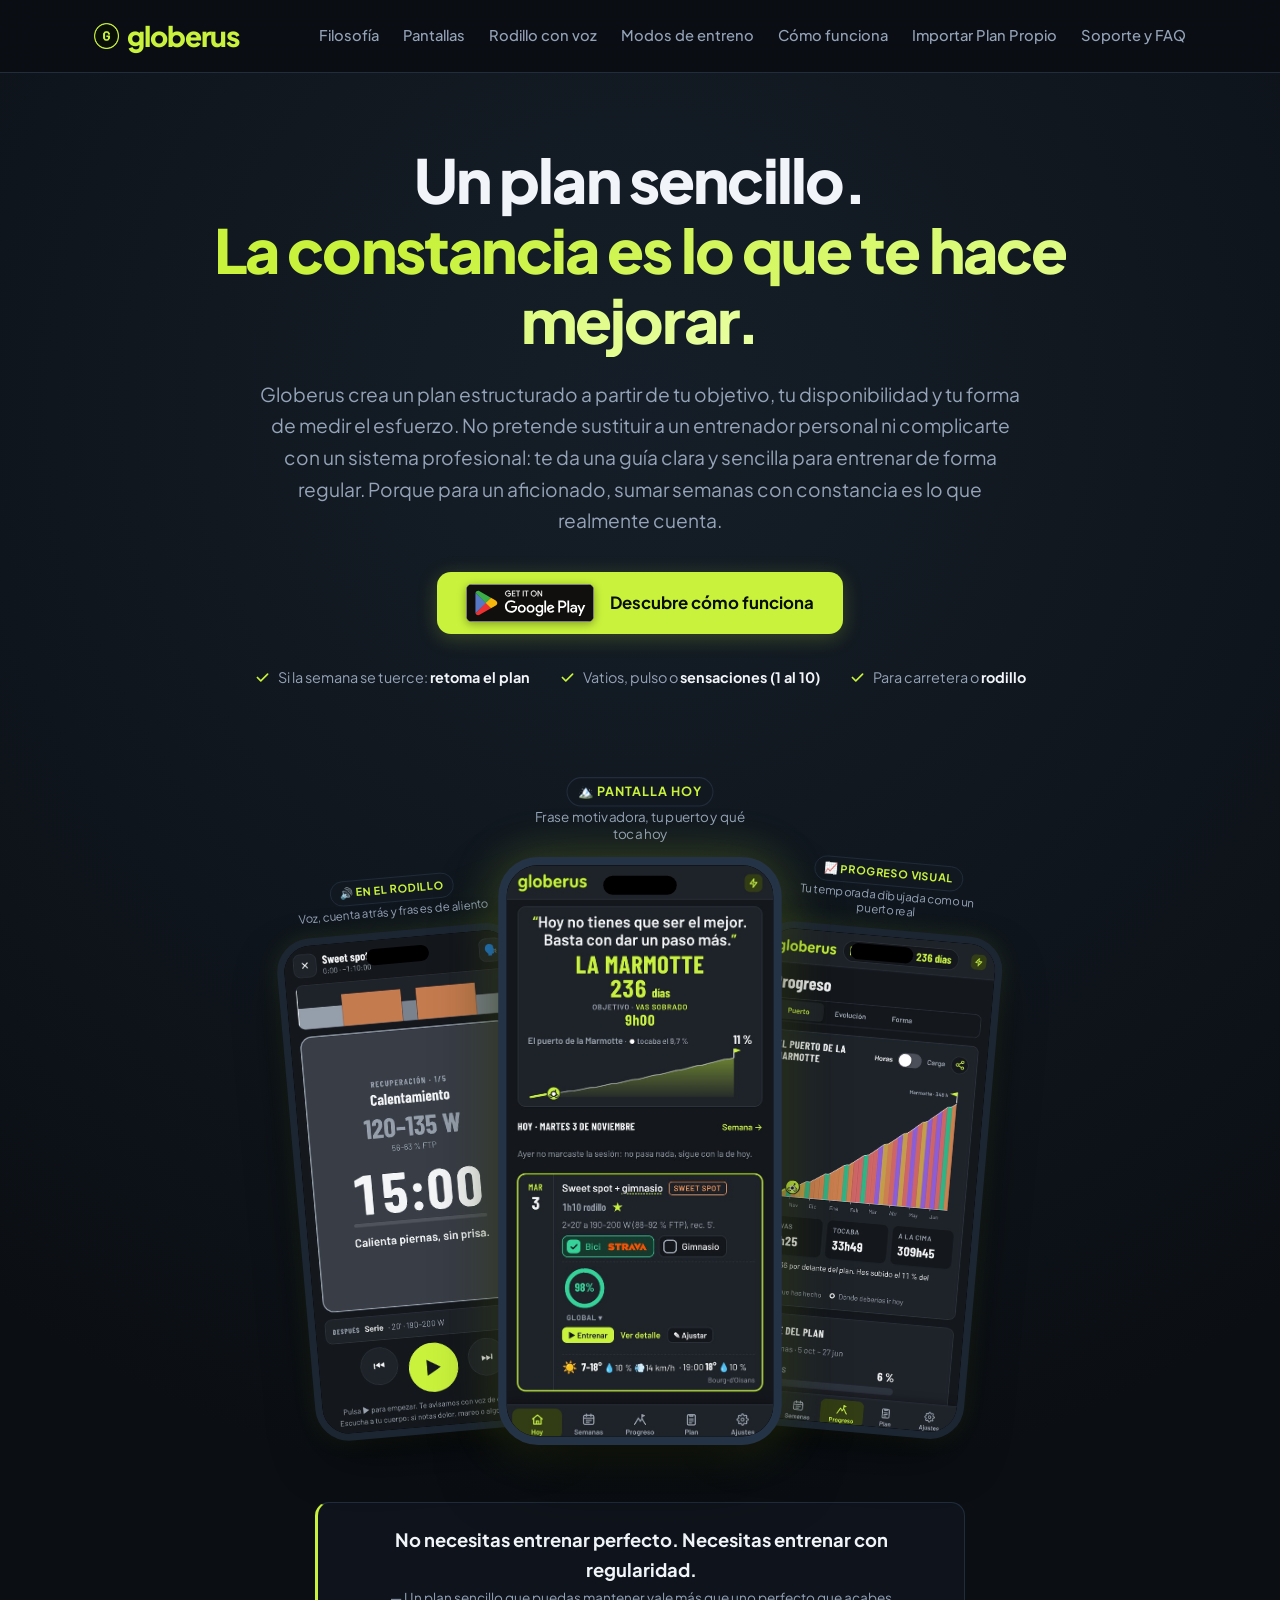
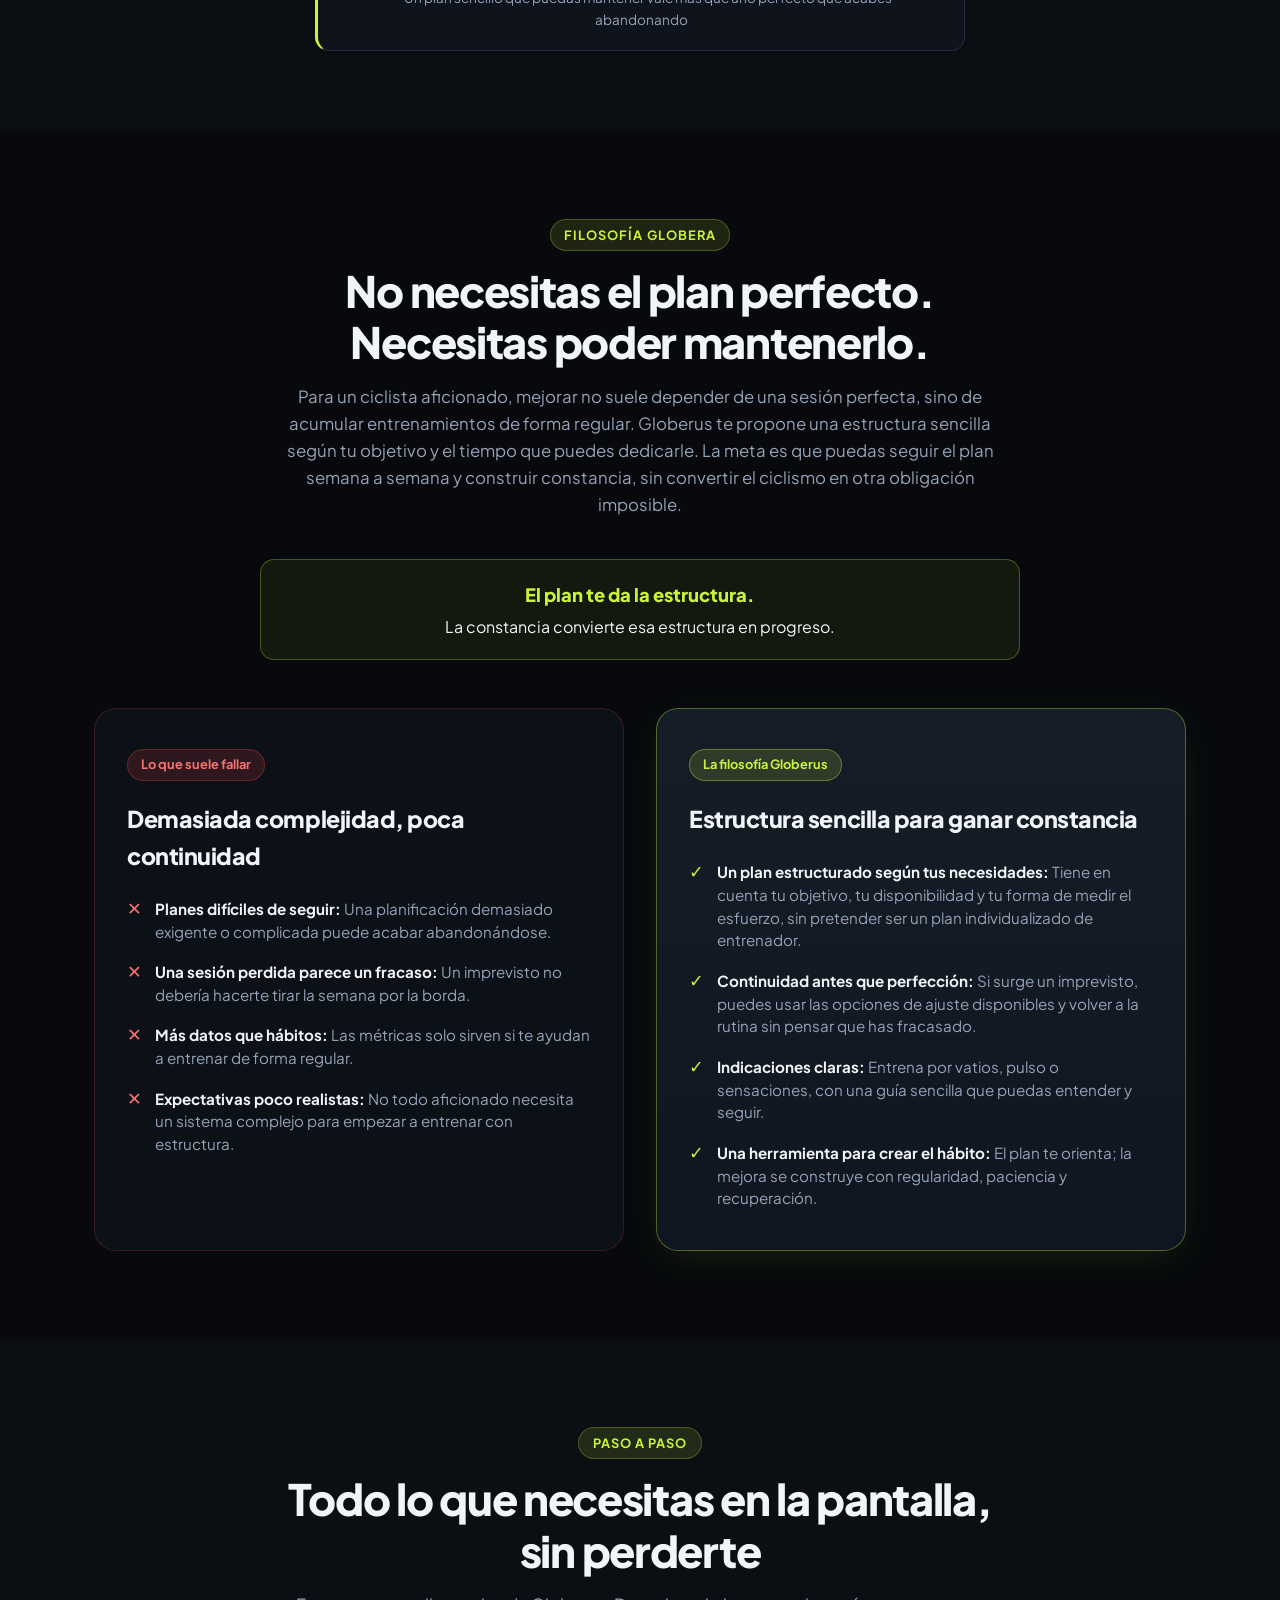
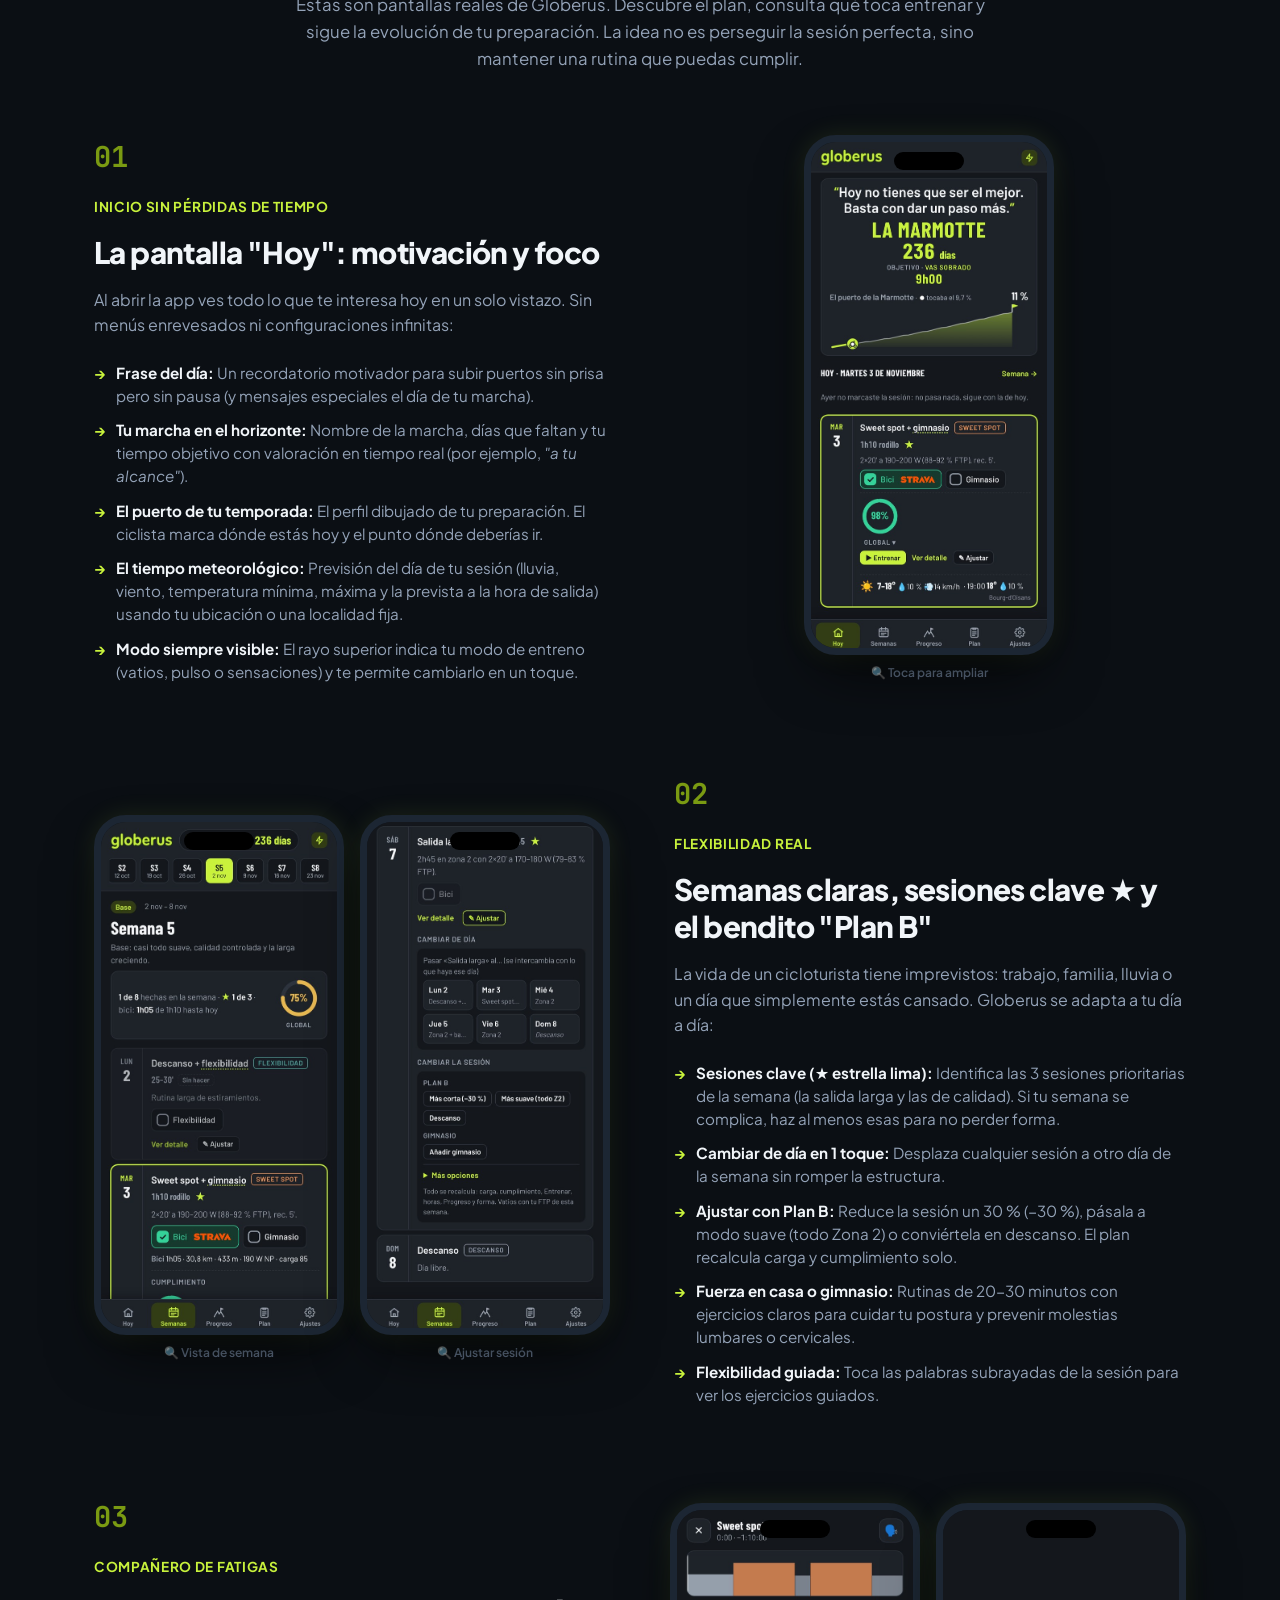
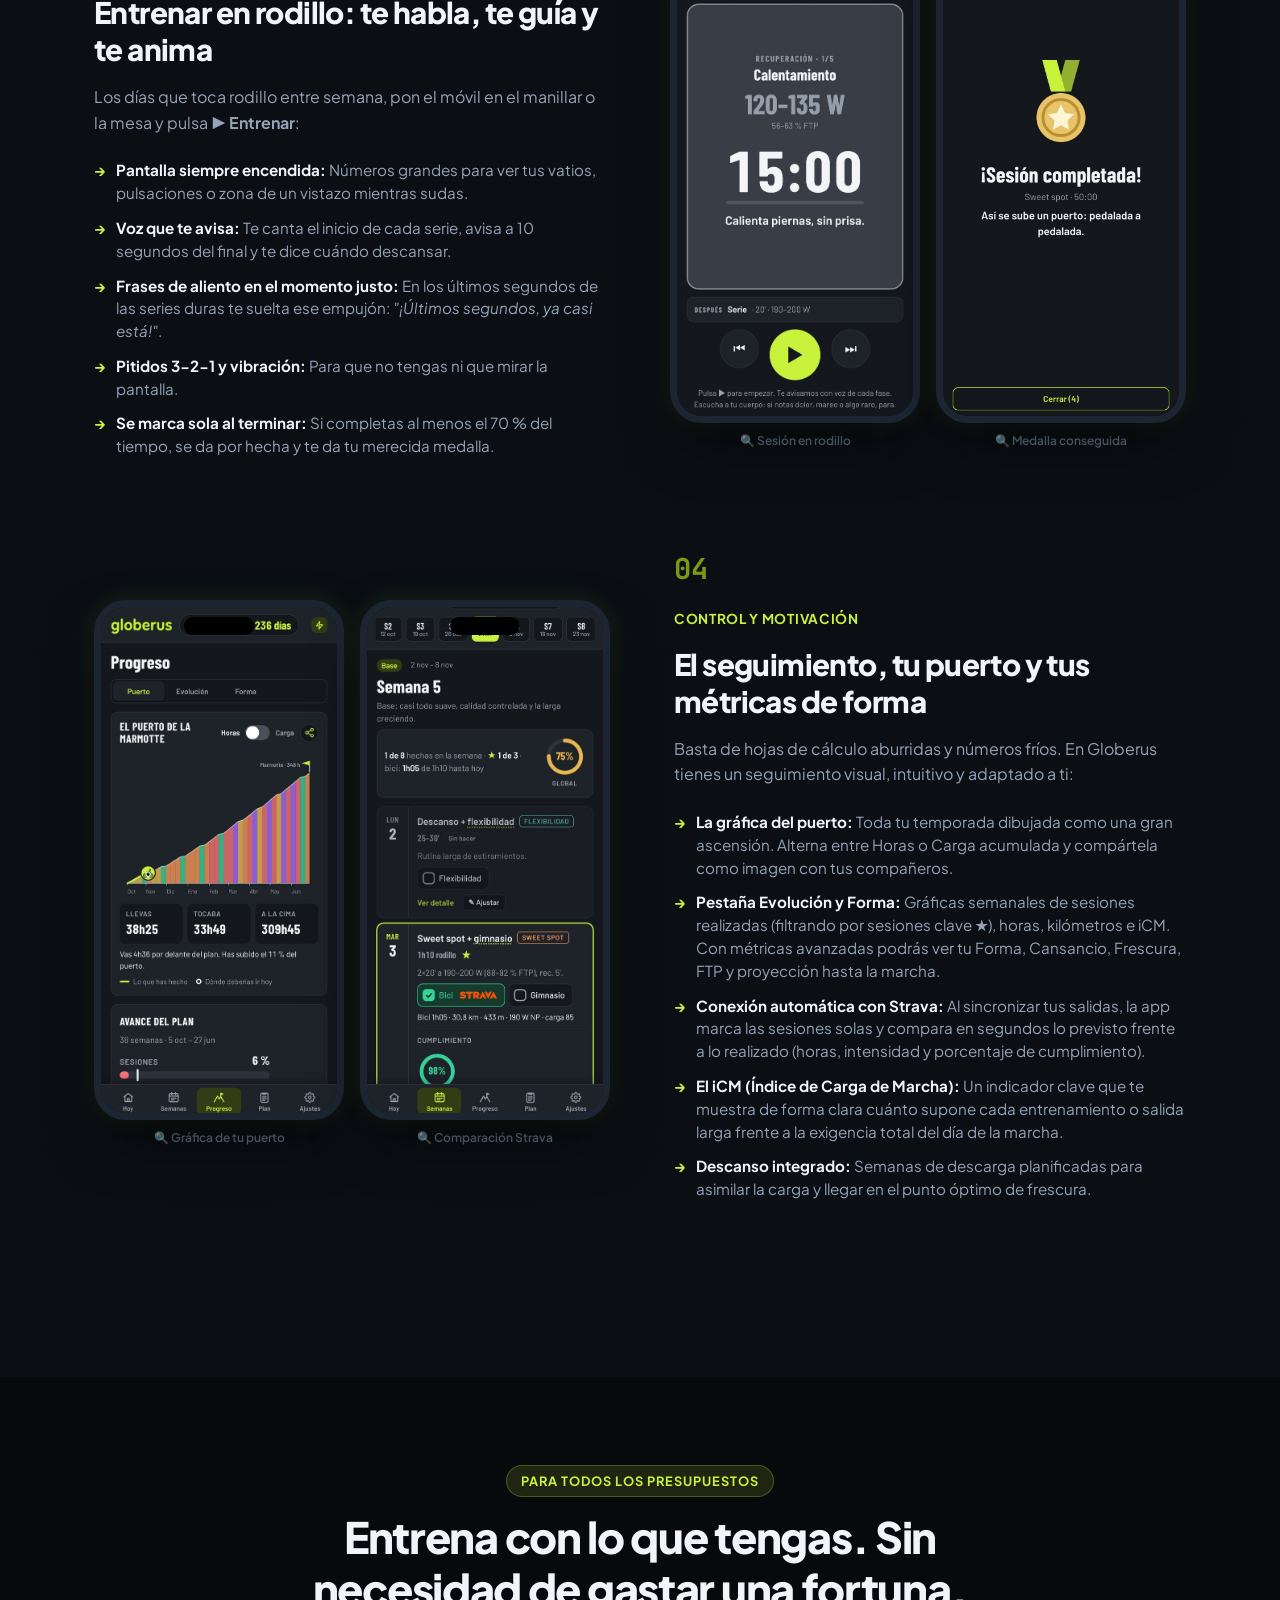
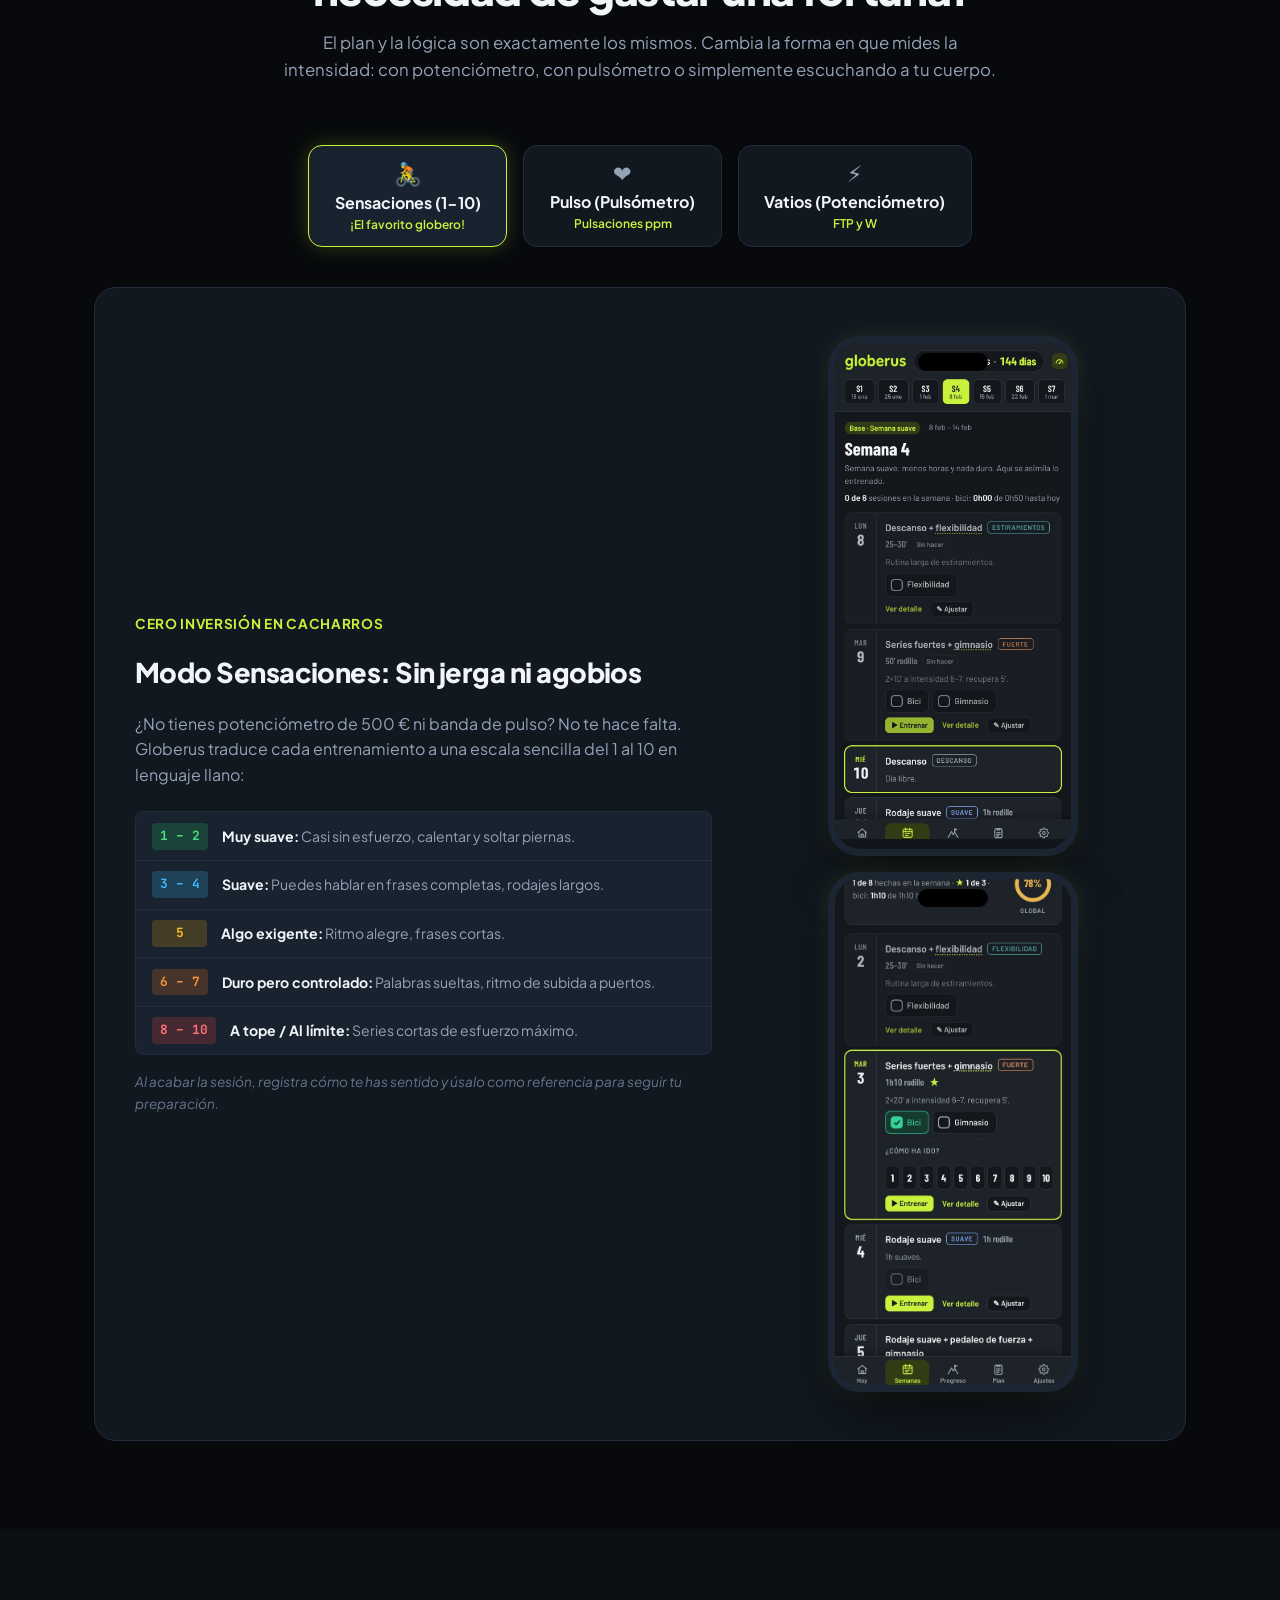
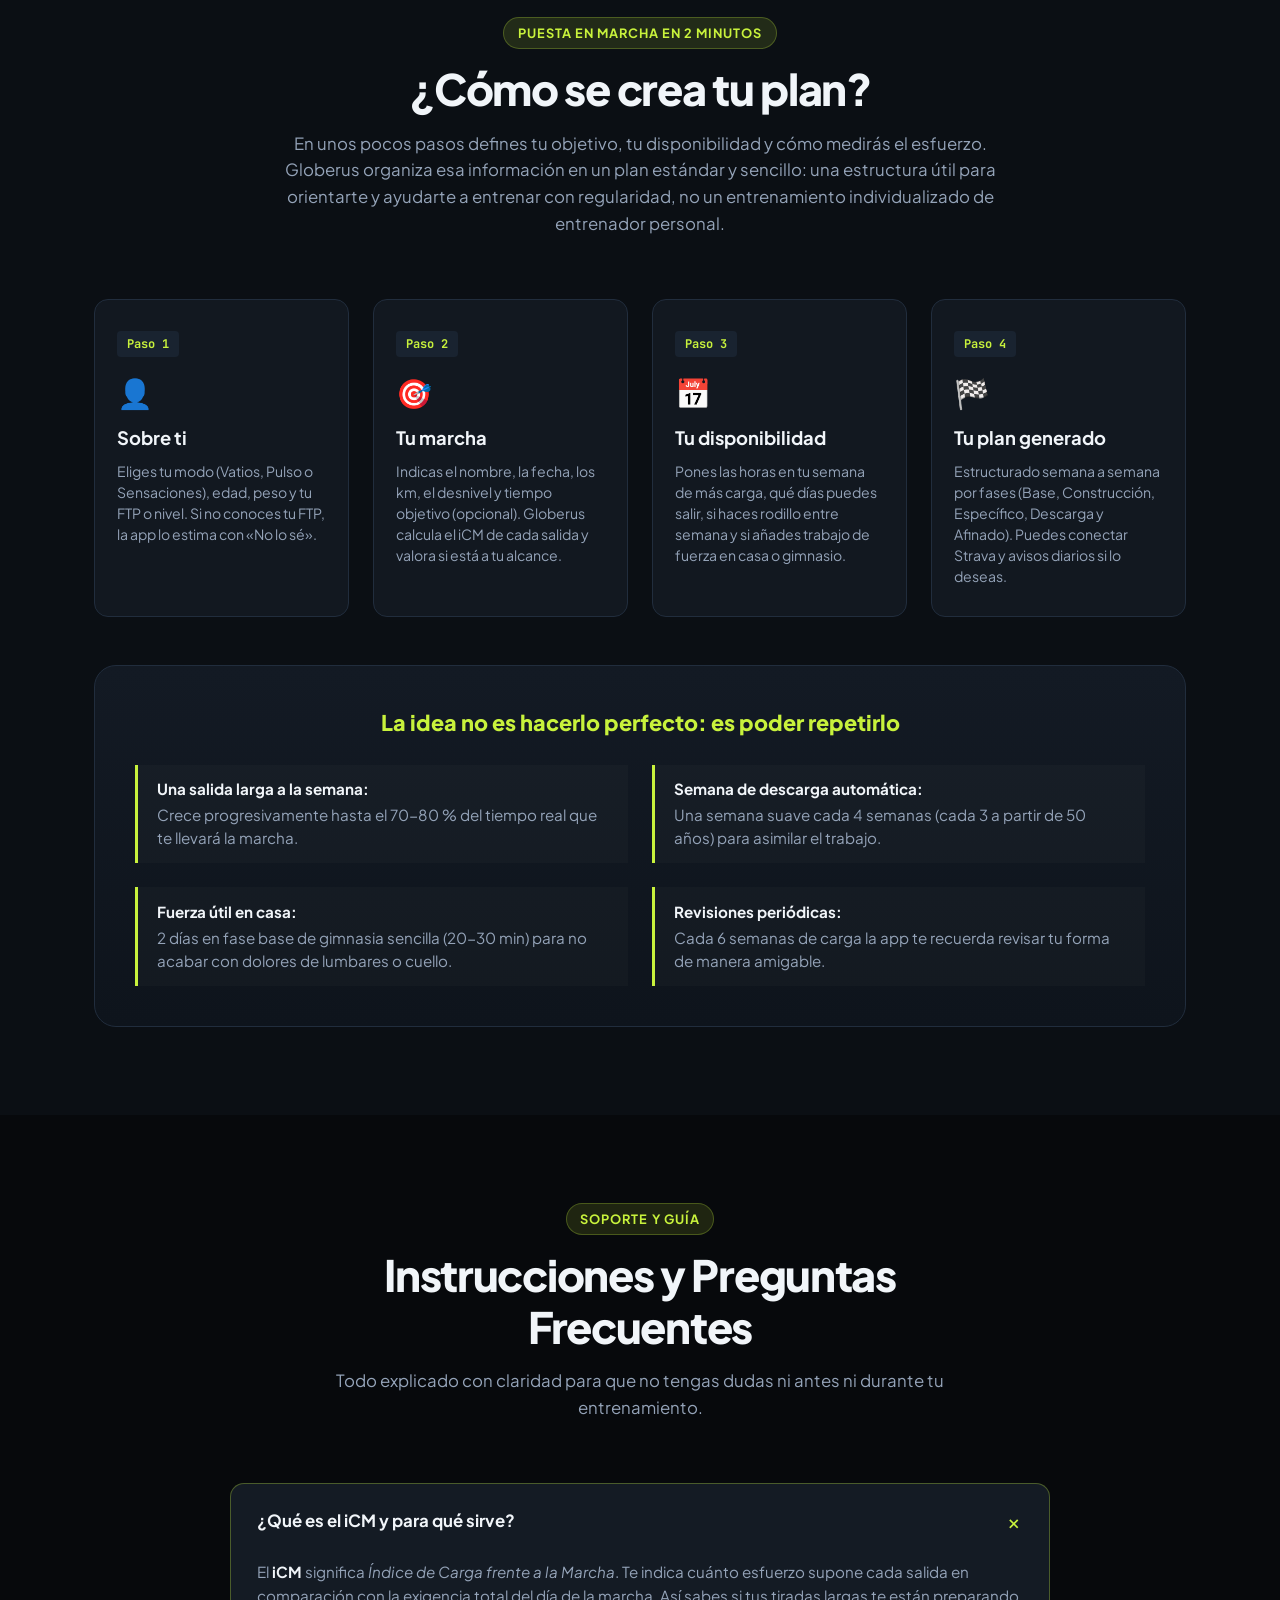
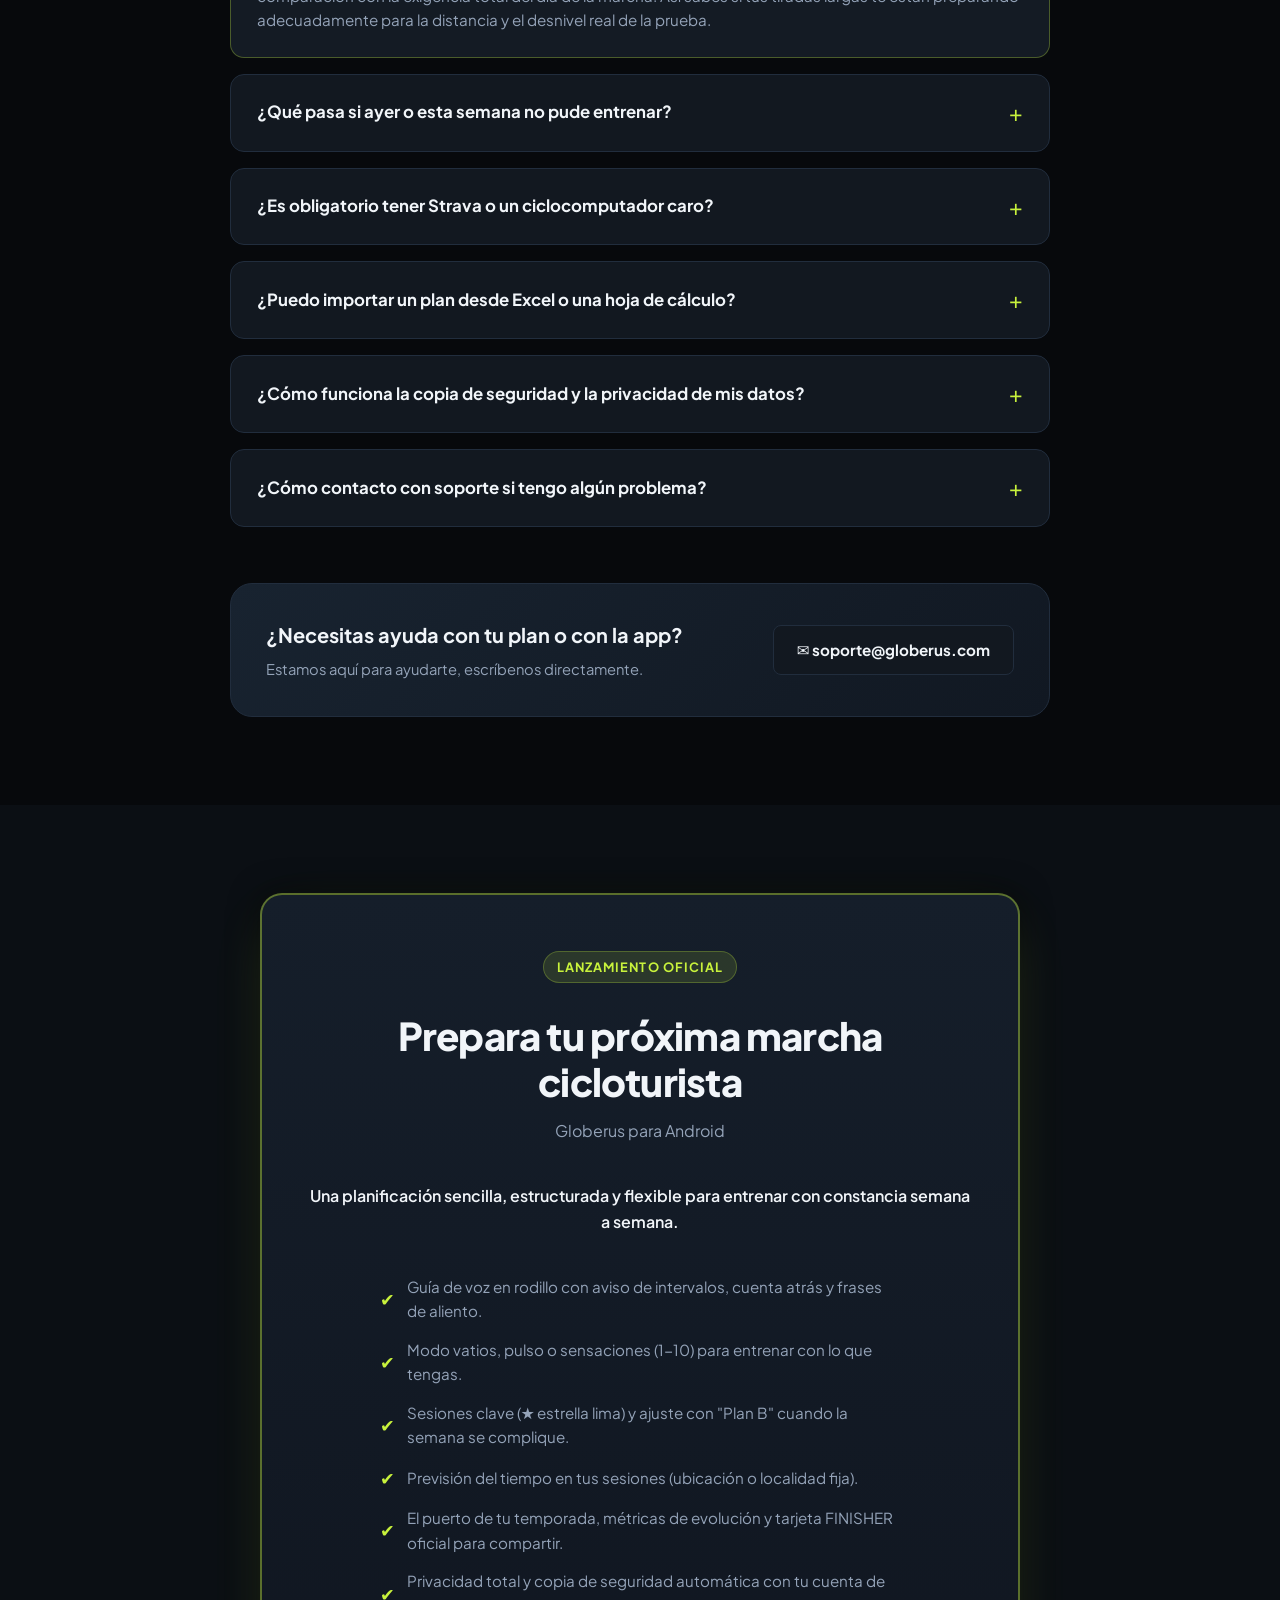
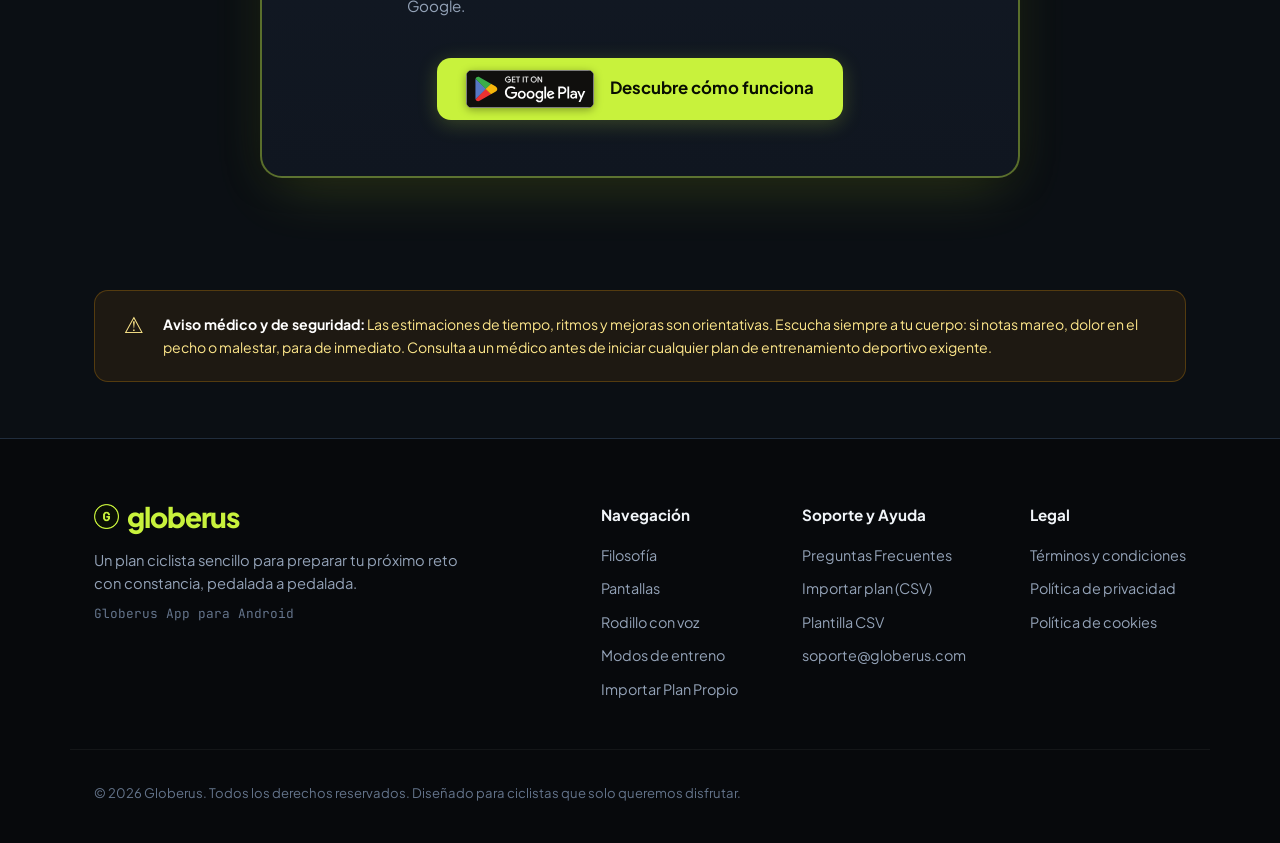
==== commit 91cd76cf: "Add files via upload" ====
--- a/index.html
+++ b/index.html
@@ -32,6 +32,7 @@
         <a href="#rodillo">Rodillo con voz</a>
         <a href="#modos">Modos de entreno</a>
         <a href="#como-funciona">Cómo funciona</a>
+        <a href="instrucciones-importacion-plan.html">Importar Plan Propio</a>
         <a href="#faq">Soporte y FAQ</a>
       </nav>
       <button class="mobile-toggle" id="mobileToggle" aria-label="Abrir menú" aria-expanded="false">
@@ -688,7 +689,6 @@
                 <img src="img/google-play-store-badge.svg" alt="Google Play" class="btn-play-badge-img">
                 <span class="btn-text">Descubre cómo funciona</span>
               </a>
-              <span class="cta-note">Google Play (Lanzamiento en breve)</span>
             </div>
           </div>
         </div>
@@ -729,12 +729,13 @@
           <a href="#pantallas">Pantallas</a>
           <a href="#rodillo">Rodillo con voz</a>
           <a href="#modos">Modos de entreno</a>
+          <a href="instrucciones-importacion-plan.html">Importar Plan Propio</a>
         </div>
         <div class="footer-col">
           <strong>Soporte y Ayuda</strong>
           <a href="#faq">Preguntas Frecuentes</a>
           <a href="instrucciones-importacion-plan.html" target="_blank" rel="noopener noreferrer">Importar plan (CSV)</a>
-          <a href="plantilla-plan-globerus.csv" download>Plantilla CSV</a>
+          <a href="Globerus_plantilla_plan.csv" download="Globerus_plantilla_plan.csv">Plantilla CSV</a>
           <a href="mailto:soporte@globerus.com">soporte@globerus.com</a>
         </div>
         <div class="footer-col">
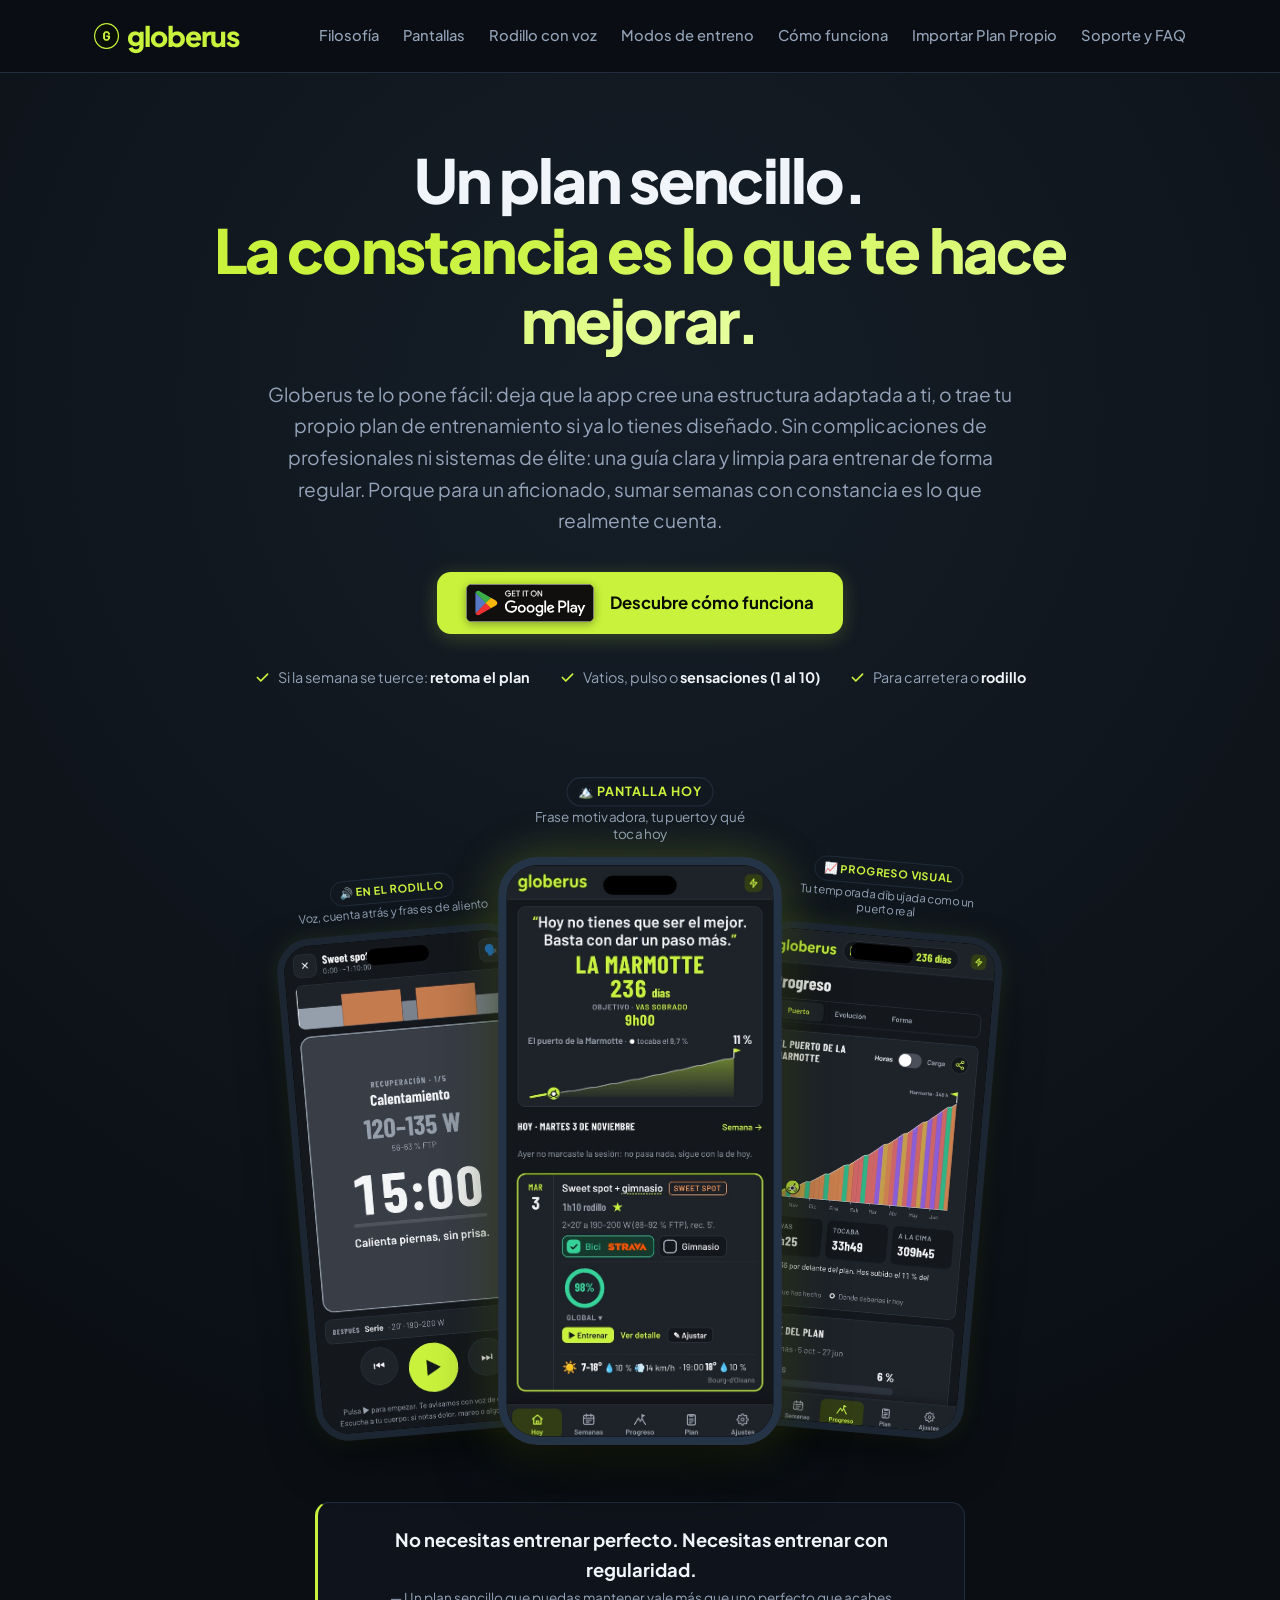
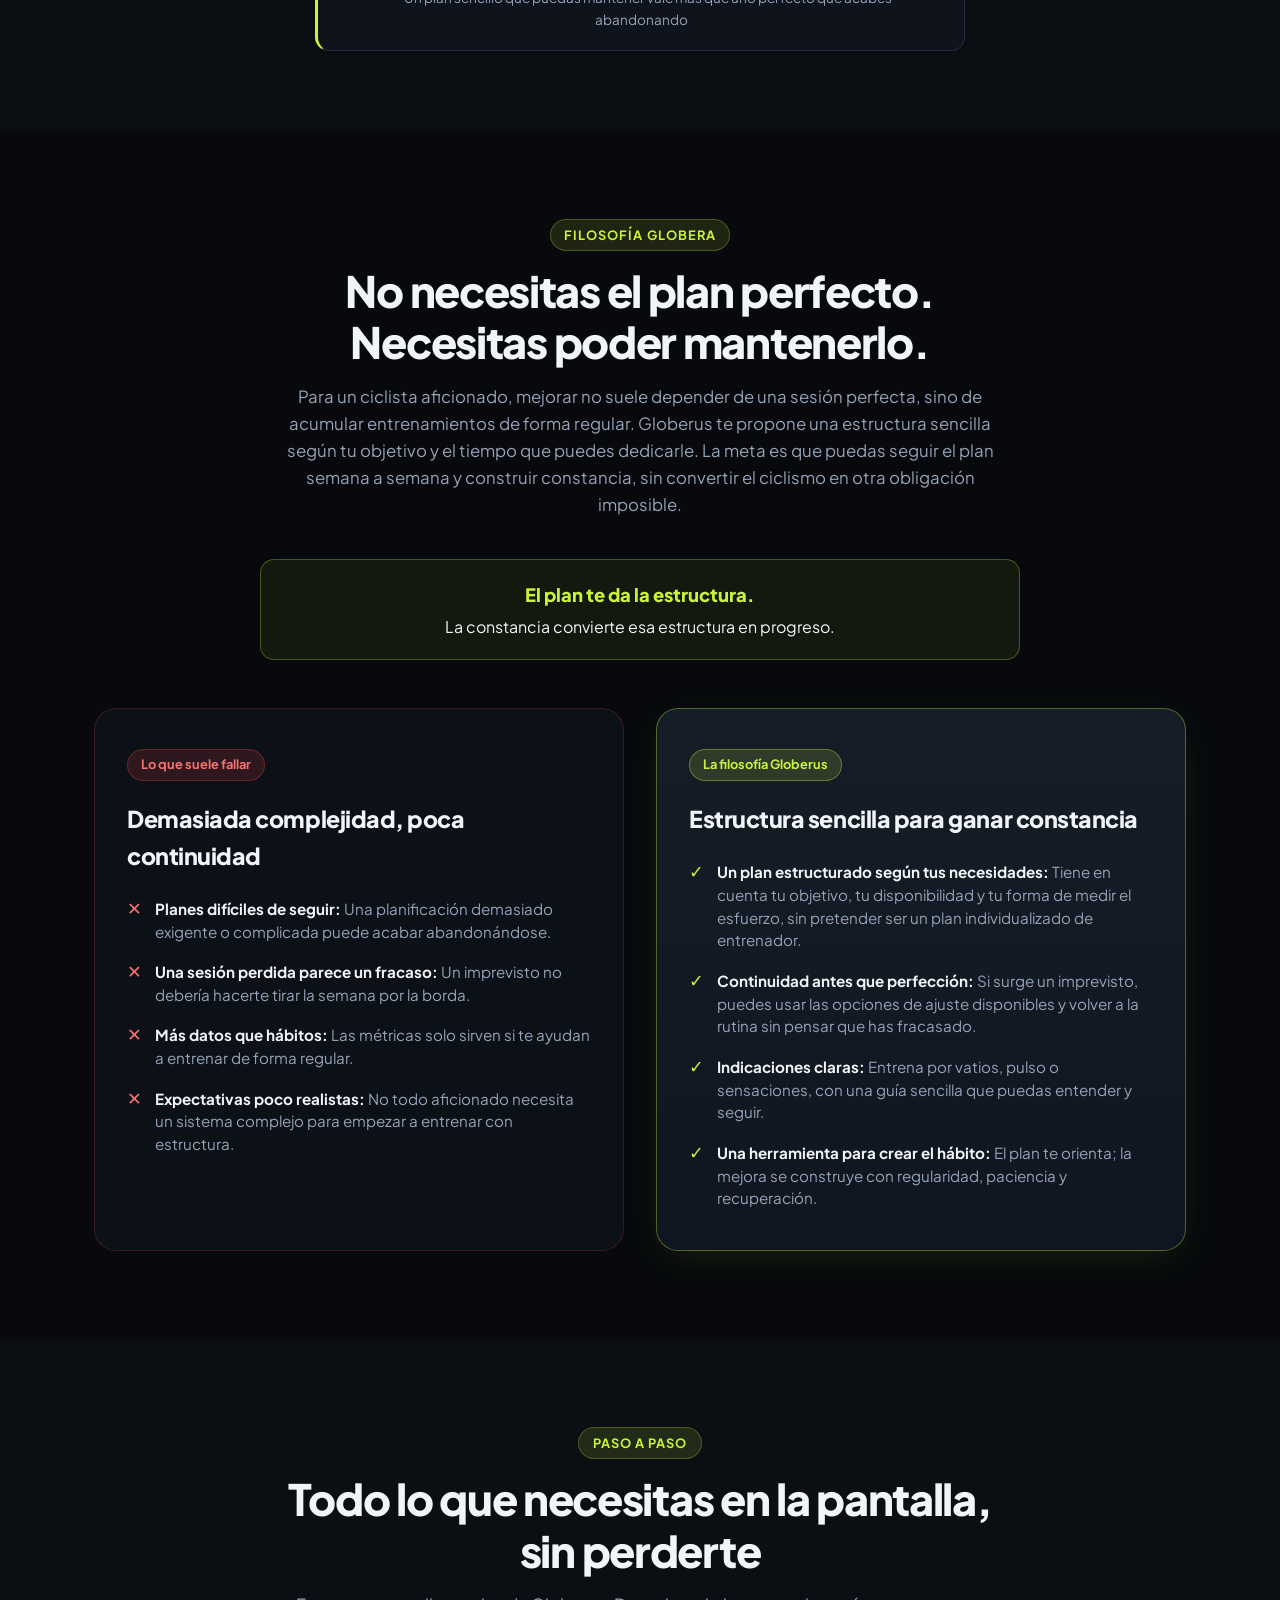
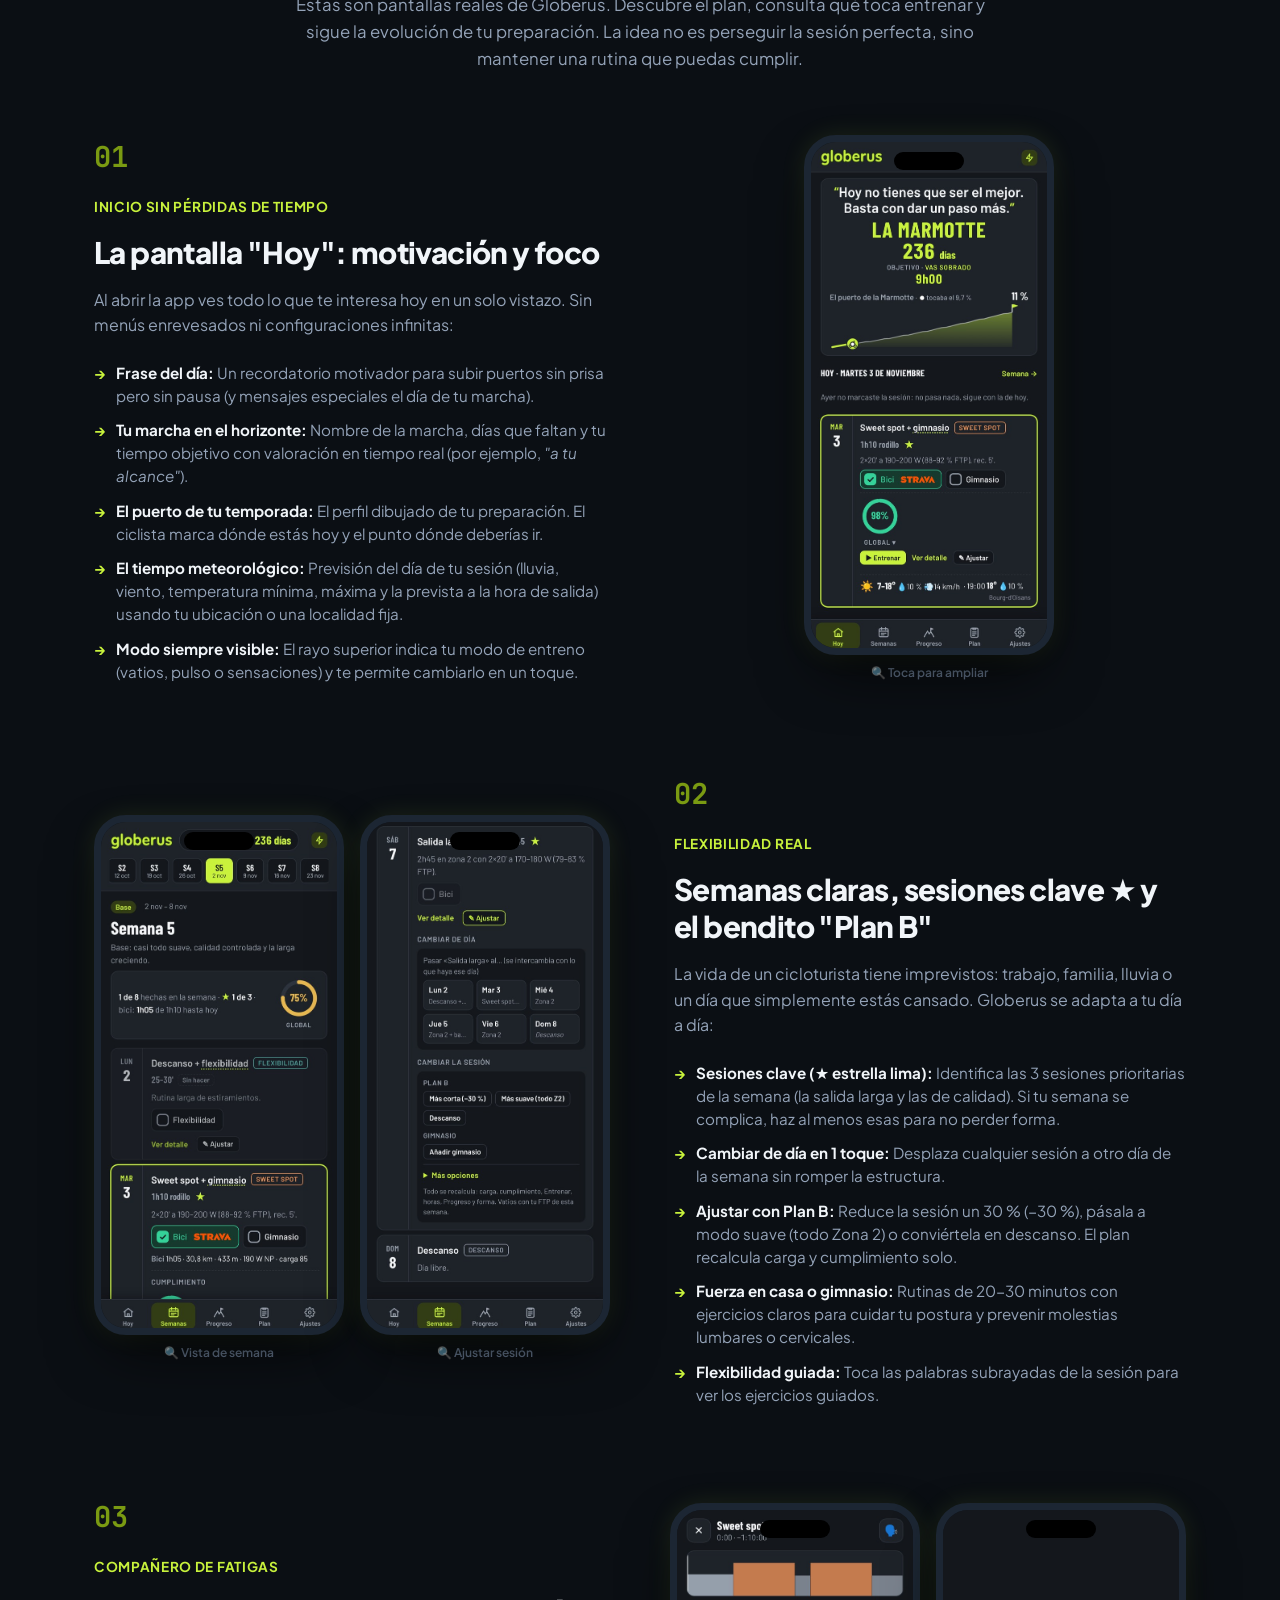
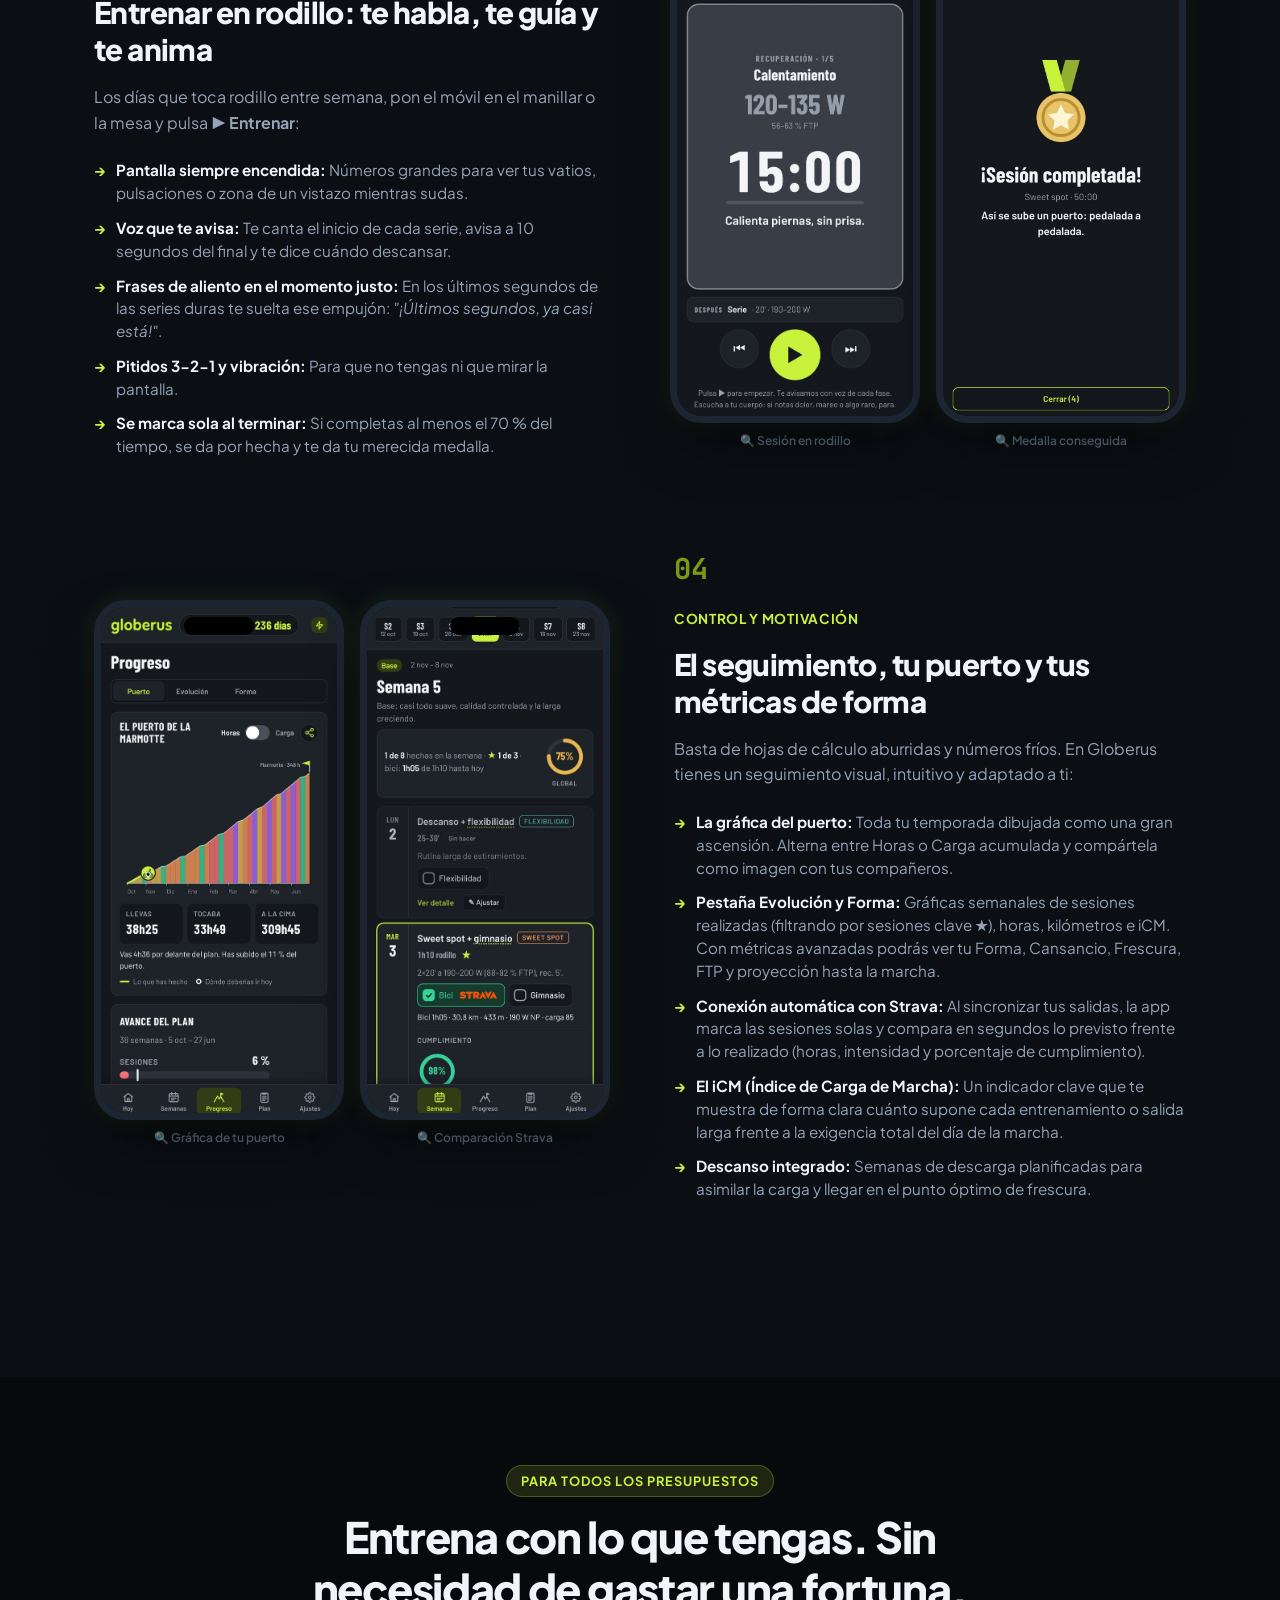
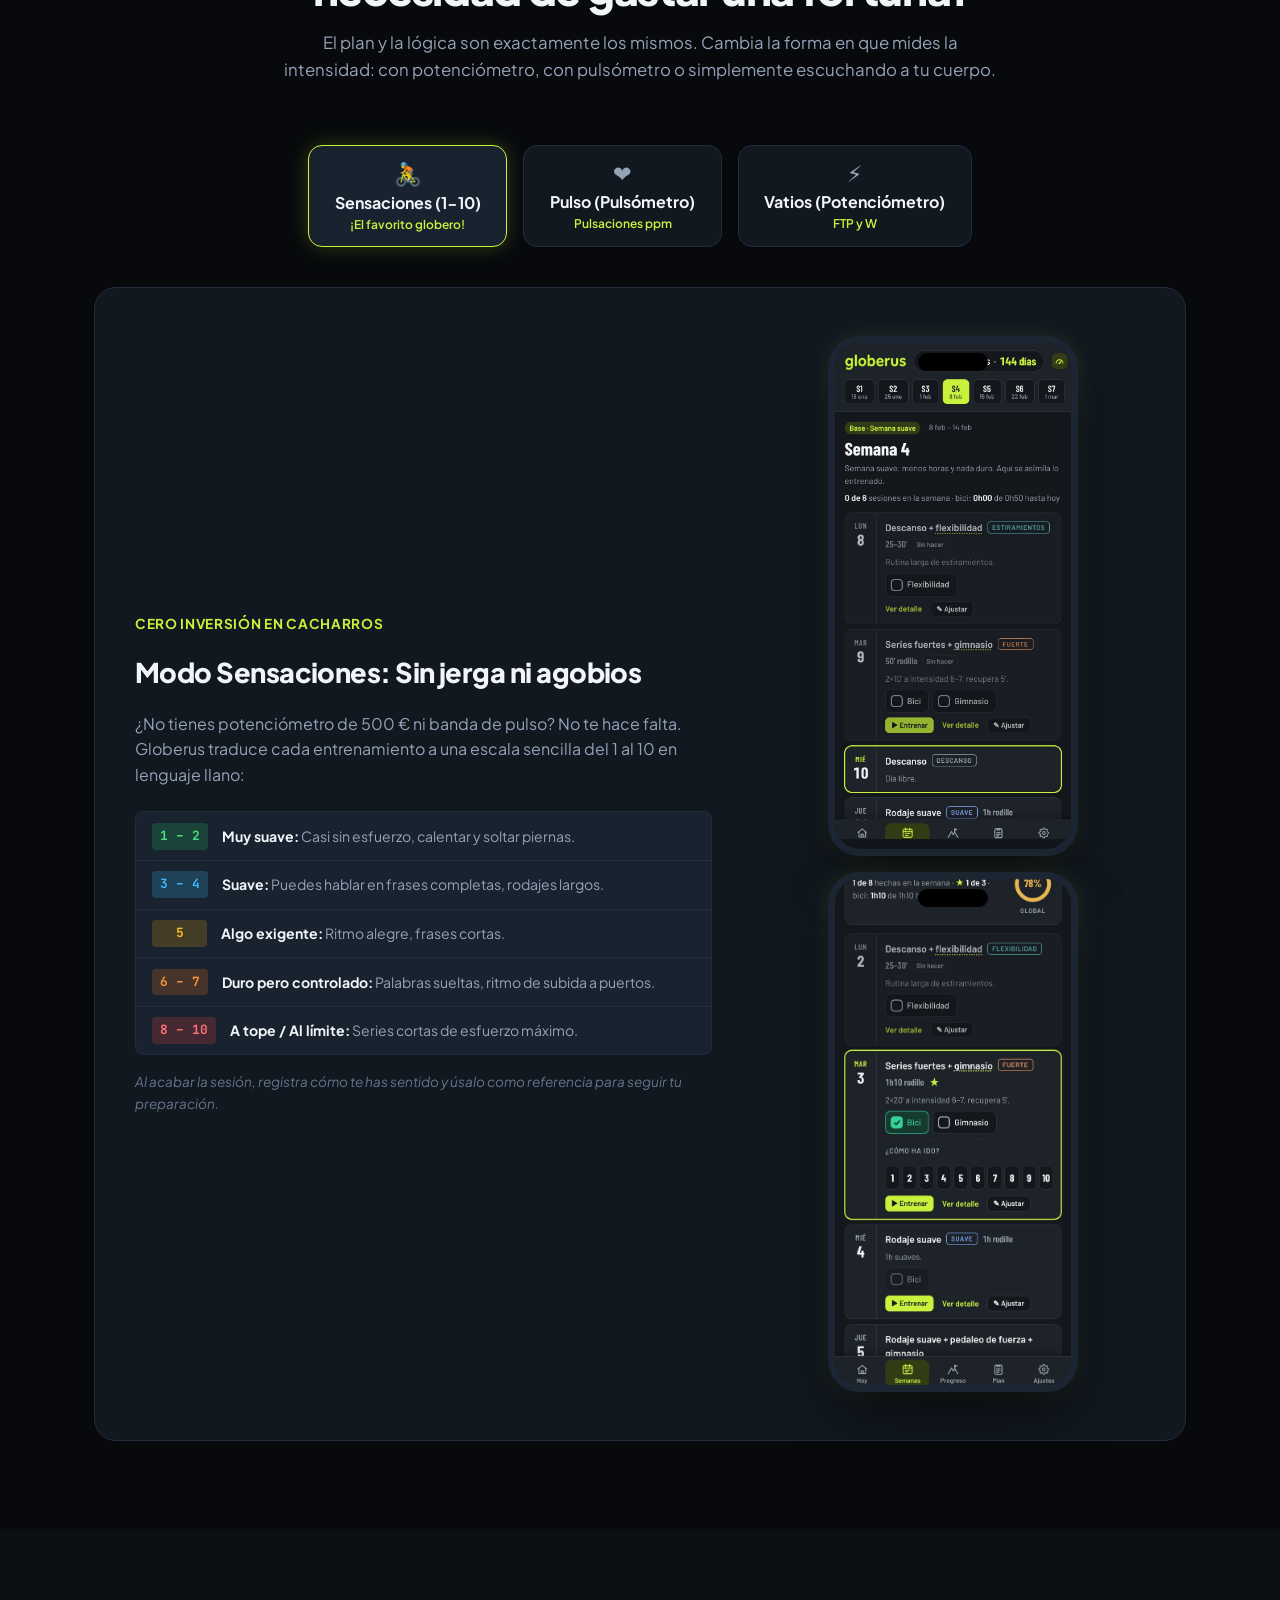
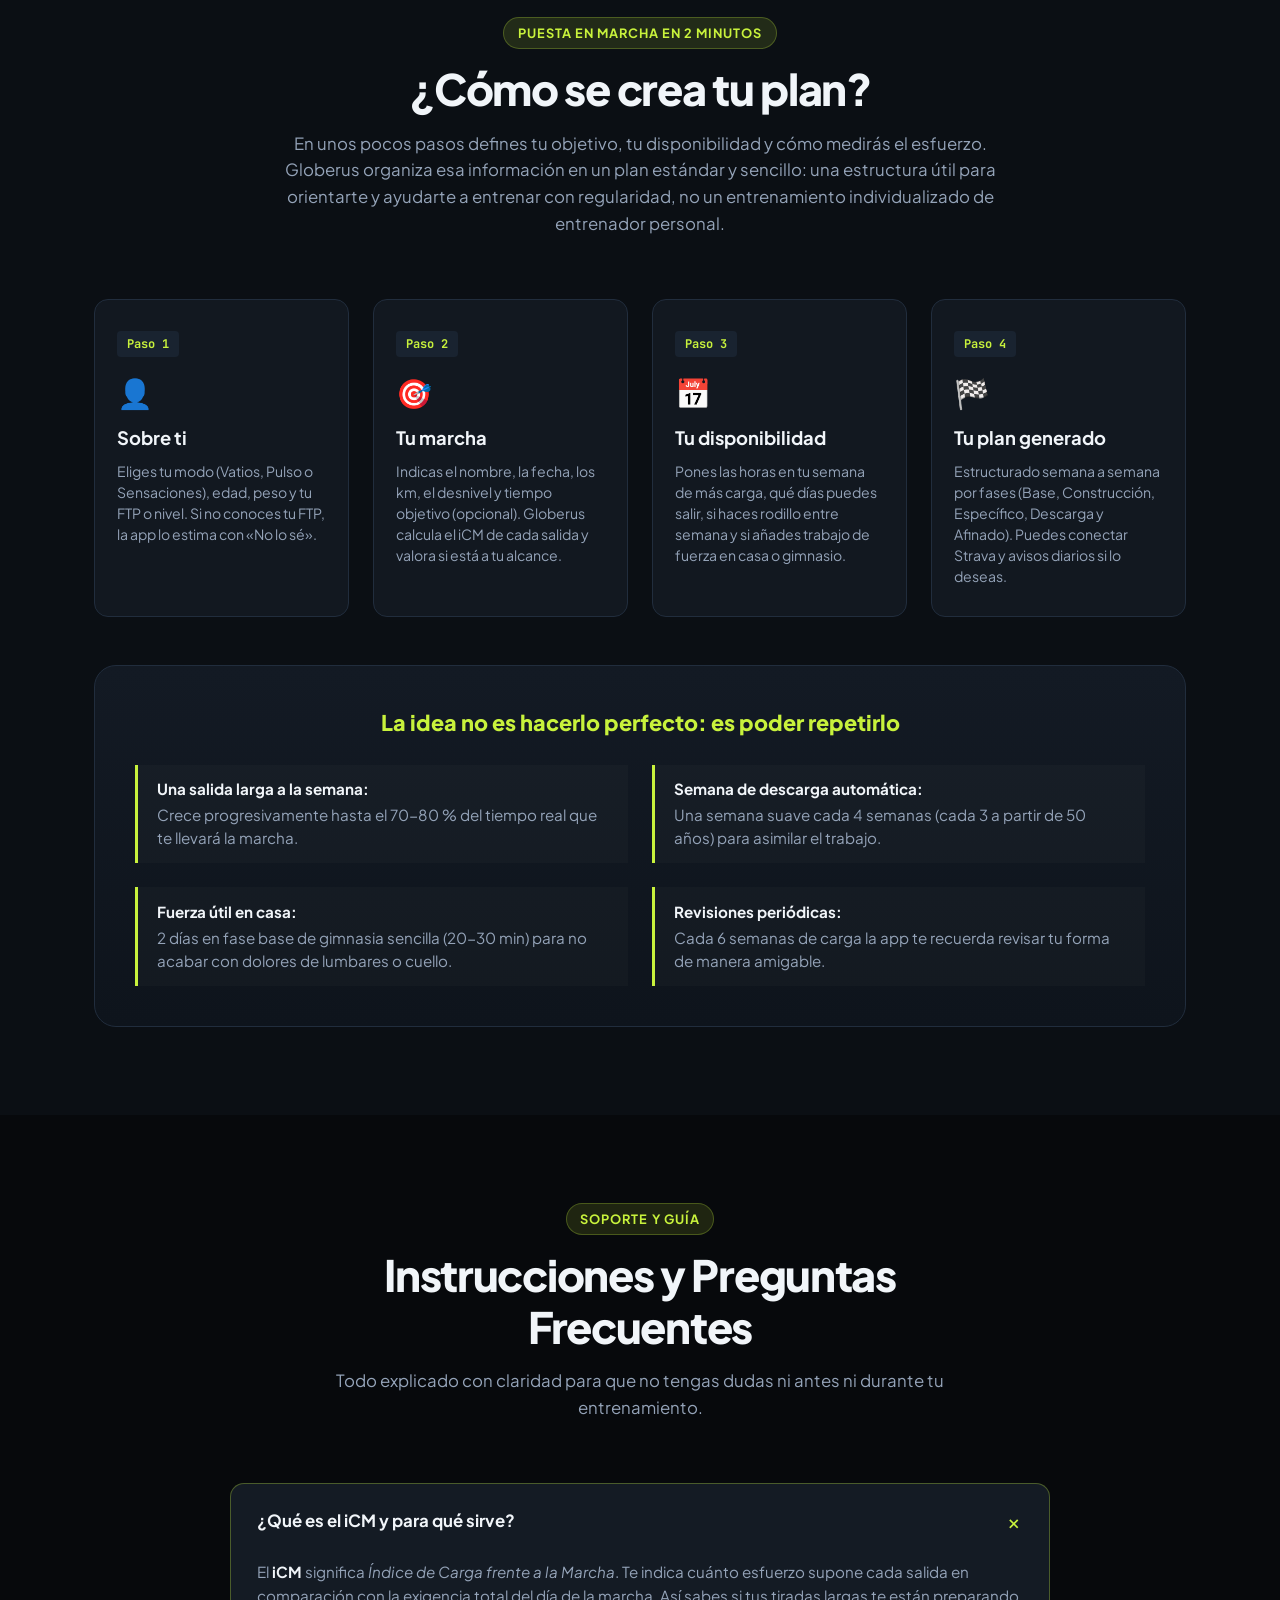
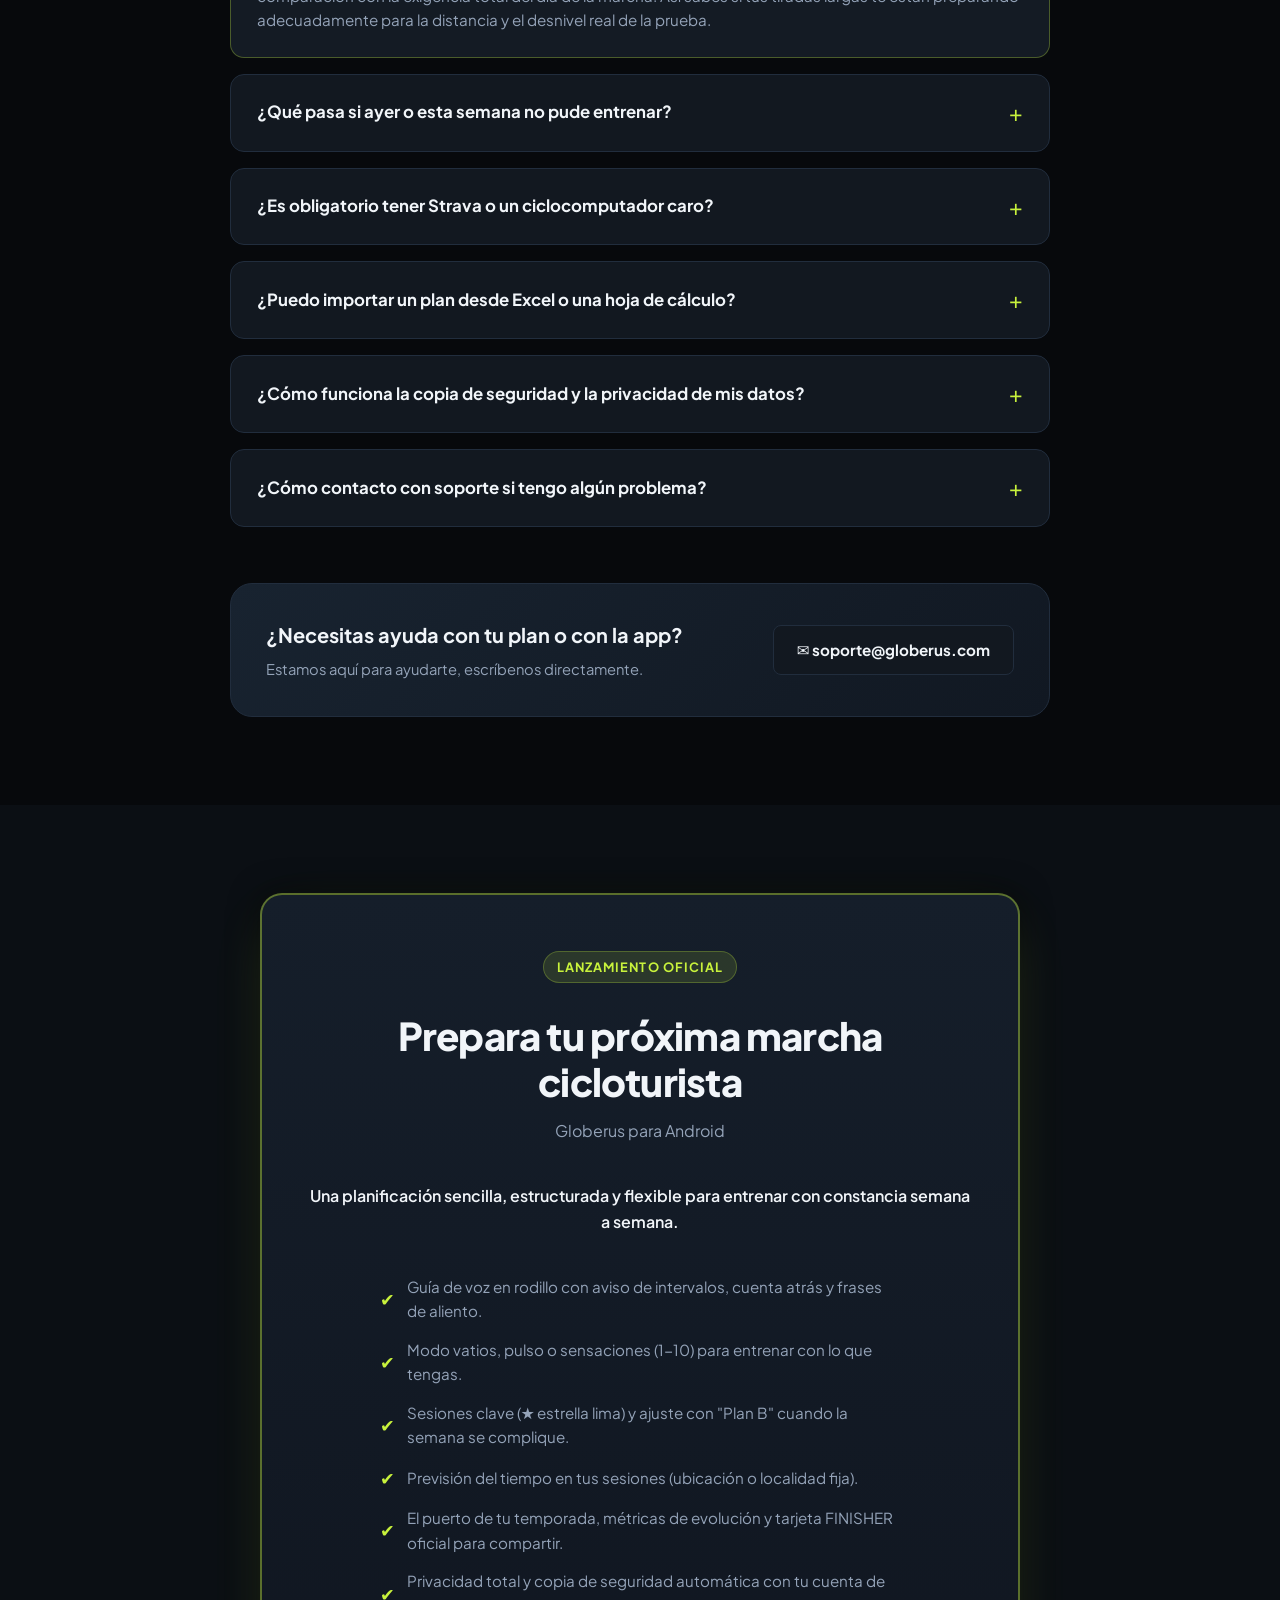
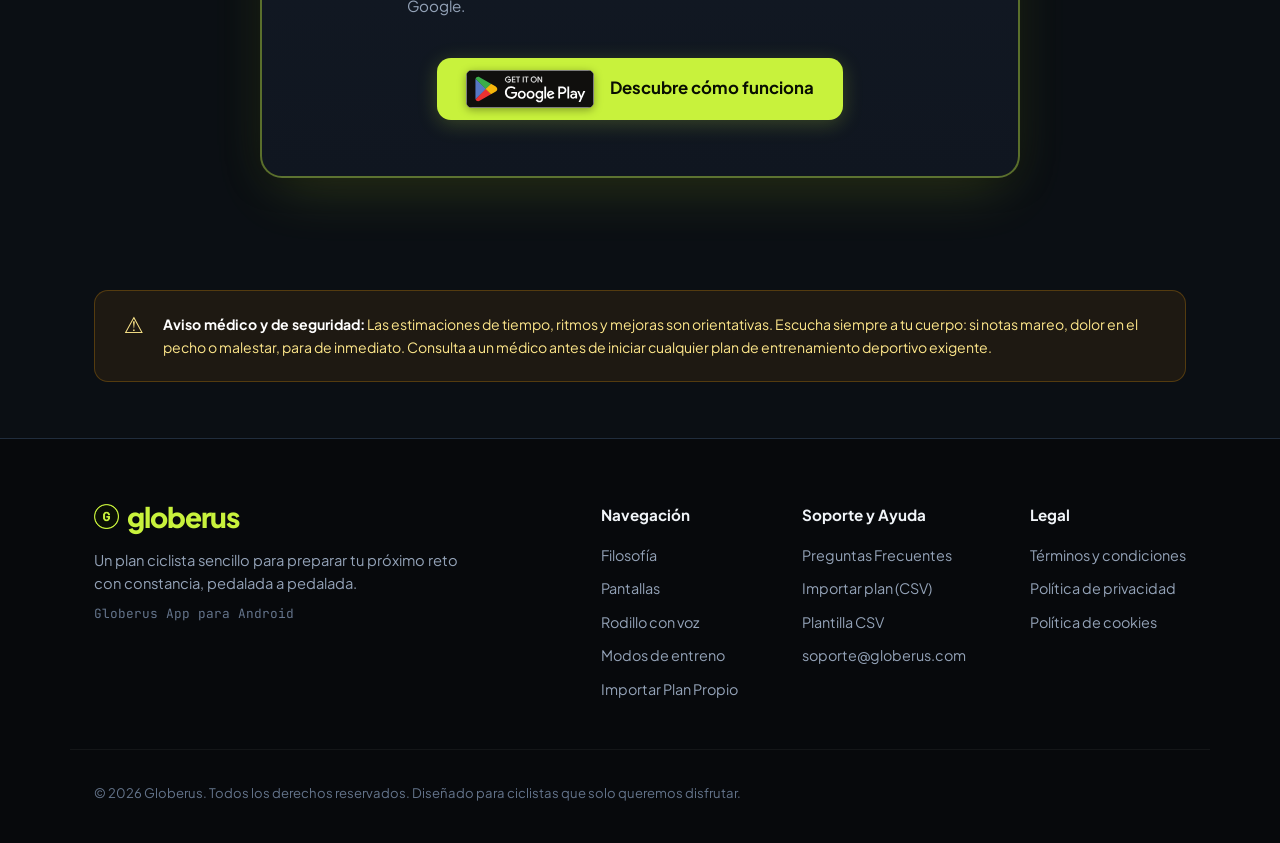
==== commit d57fc5ef: "Add files via upload" ====
--- a/index.html
+++ b/index.html
@@ -52,7 +52,7 @@
       </h1>
 
       <p class="hero-desc">
-        Globerus crea un plan estructurado a partir de tu objetivo, tu disponibilidad y tu forma de medir el esfuerzo. No pretende sustituir a un entrenador personal ni complicarte con un sistema profesional: te da una guía clara y sencilla para entrenar de forma regular. Porque para un aficionado, sumar semanas con constancia es lo que realmente cuenta.
+        Globerus te lo pone fácil: deja que la app cree una estructura adaptada a ti, o trae tu propio plan de entrenamiento si ya lo tienes diseñado. Sin complicaciones de profesionales ni sistemas de élite: una guía clara y limpia para entrenar de forma regular. Porque para un aficionado, sumar semanas con constancia es lo que realmente cuenta.
       </p>
 
       <div class="hero-actions">
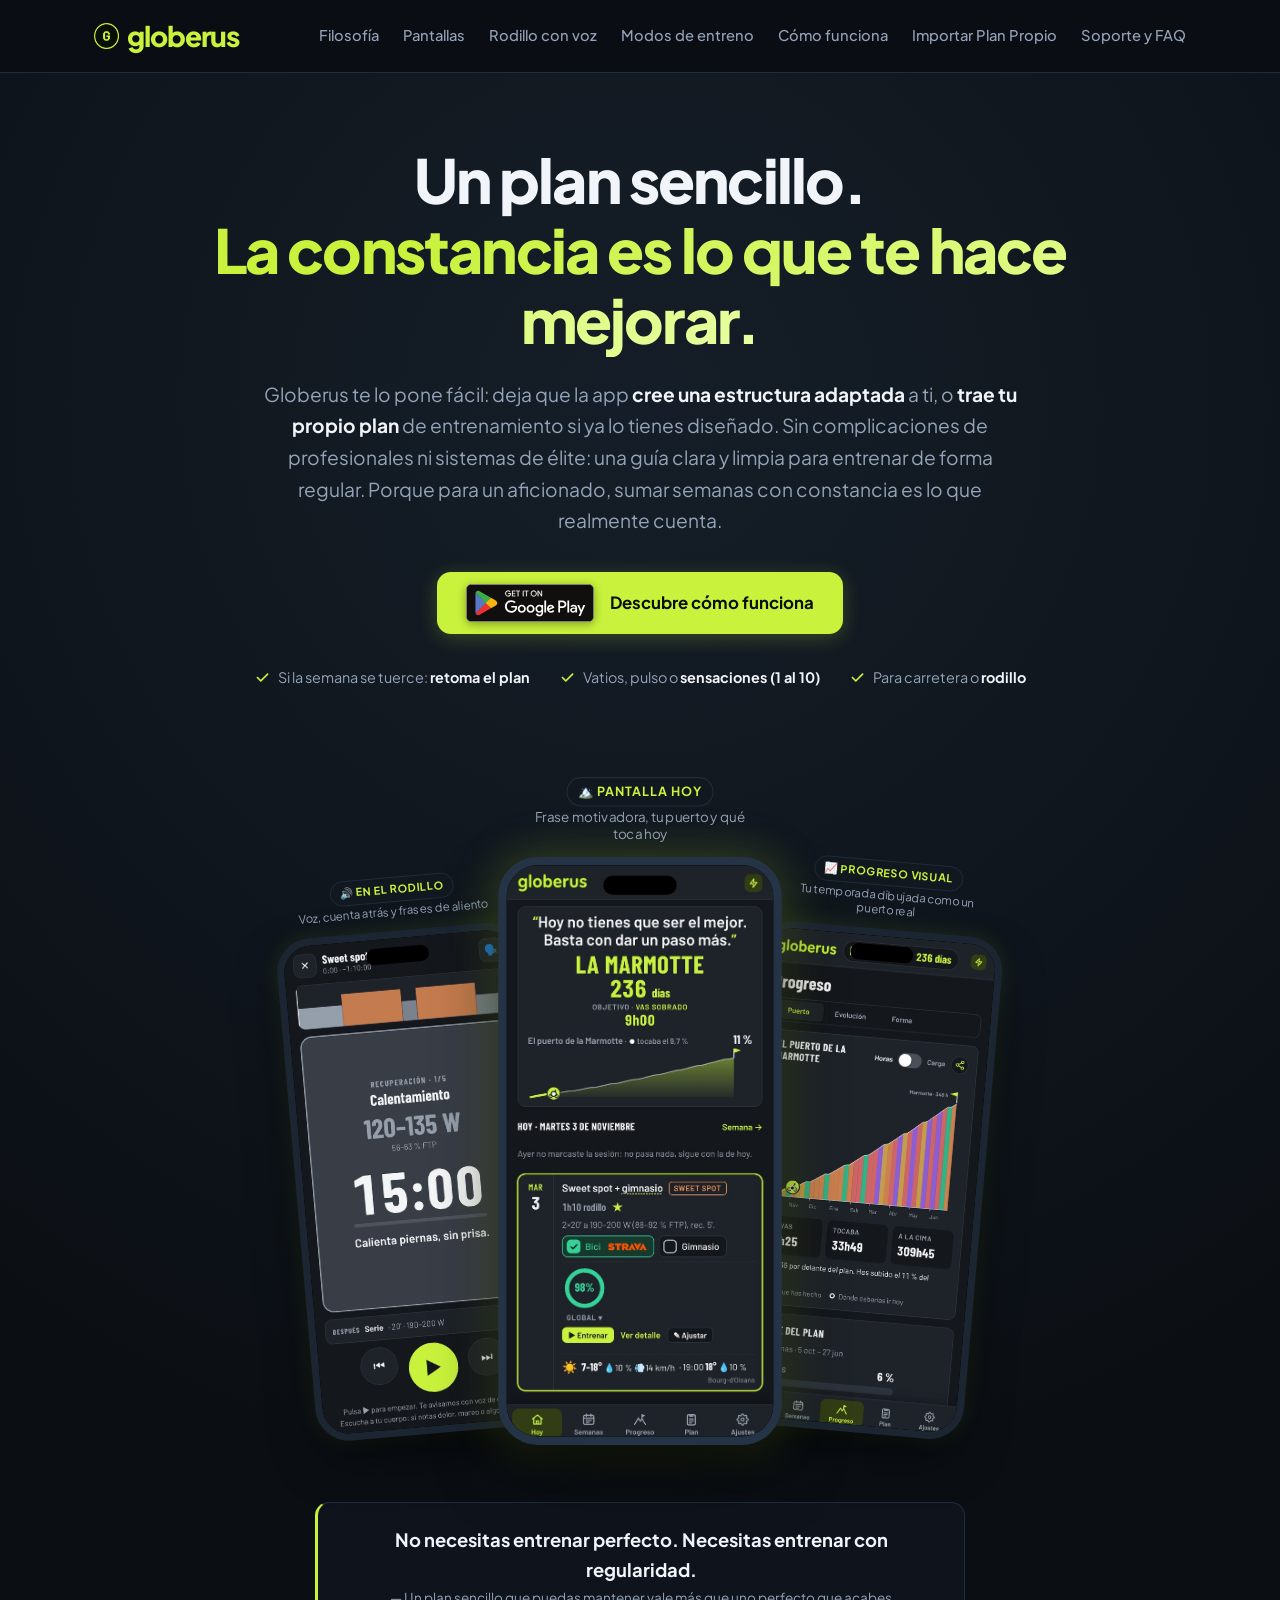
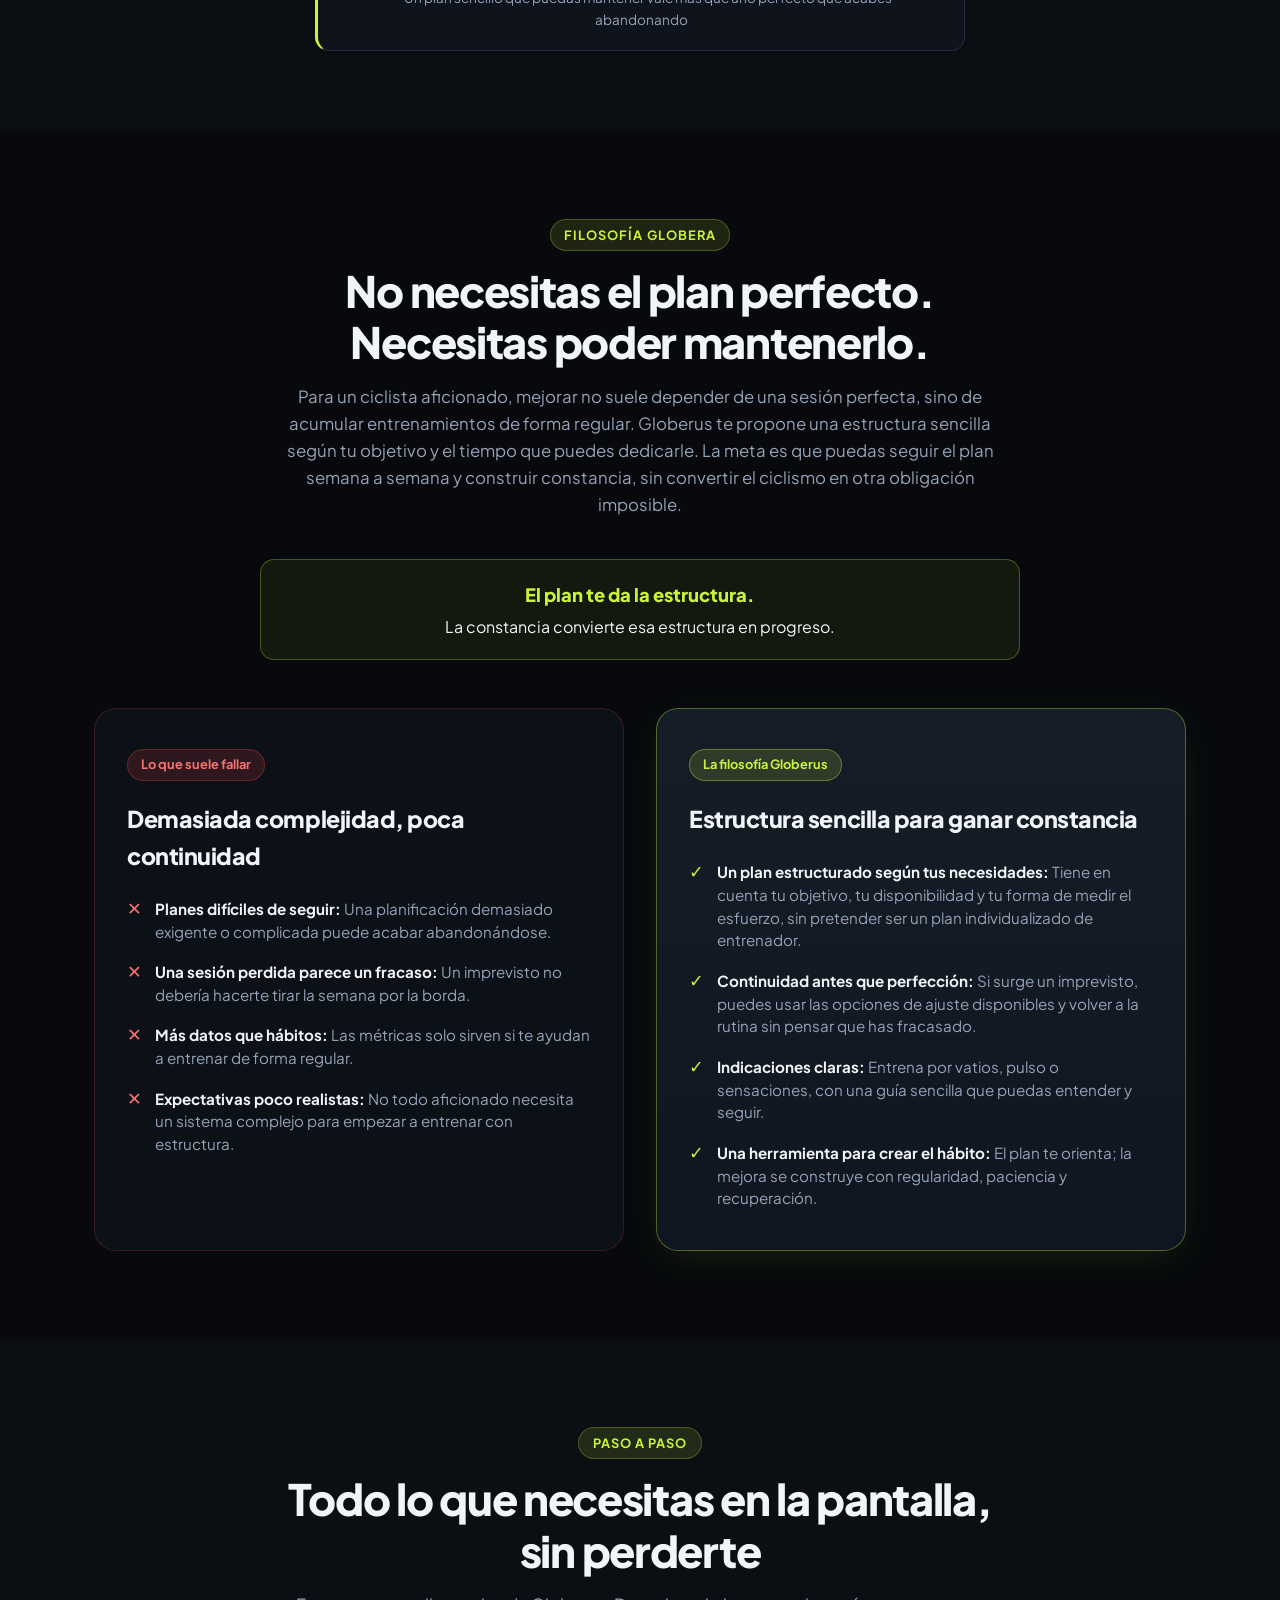
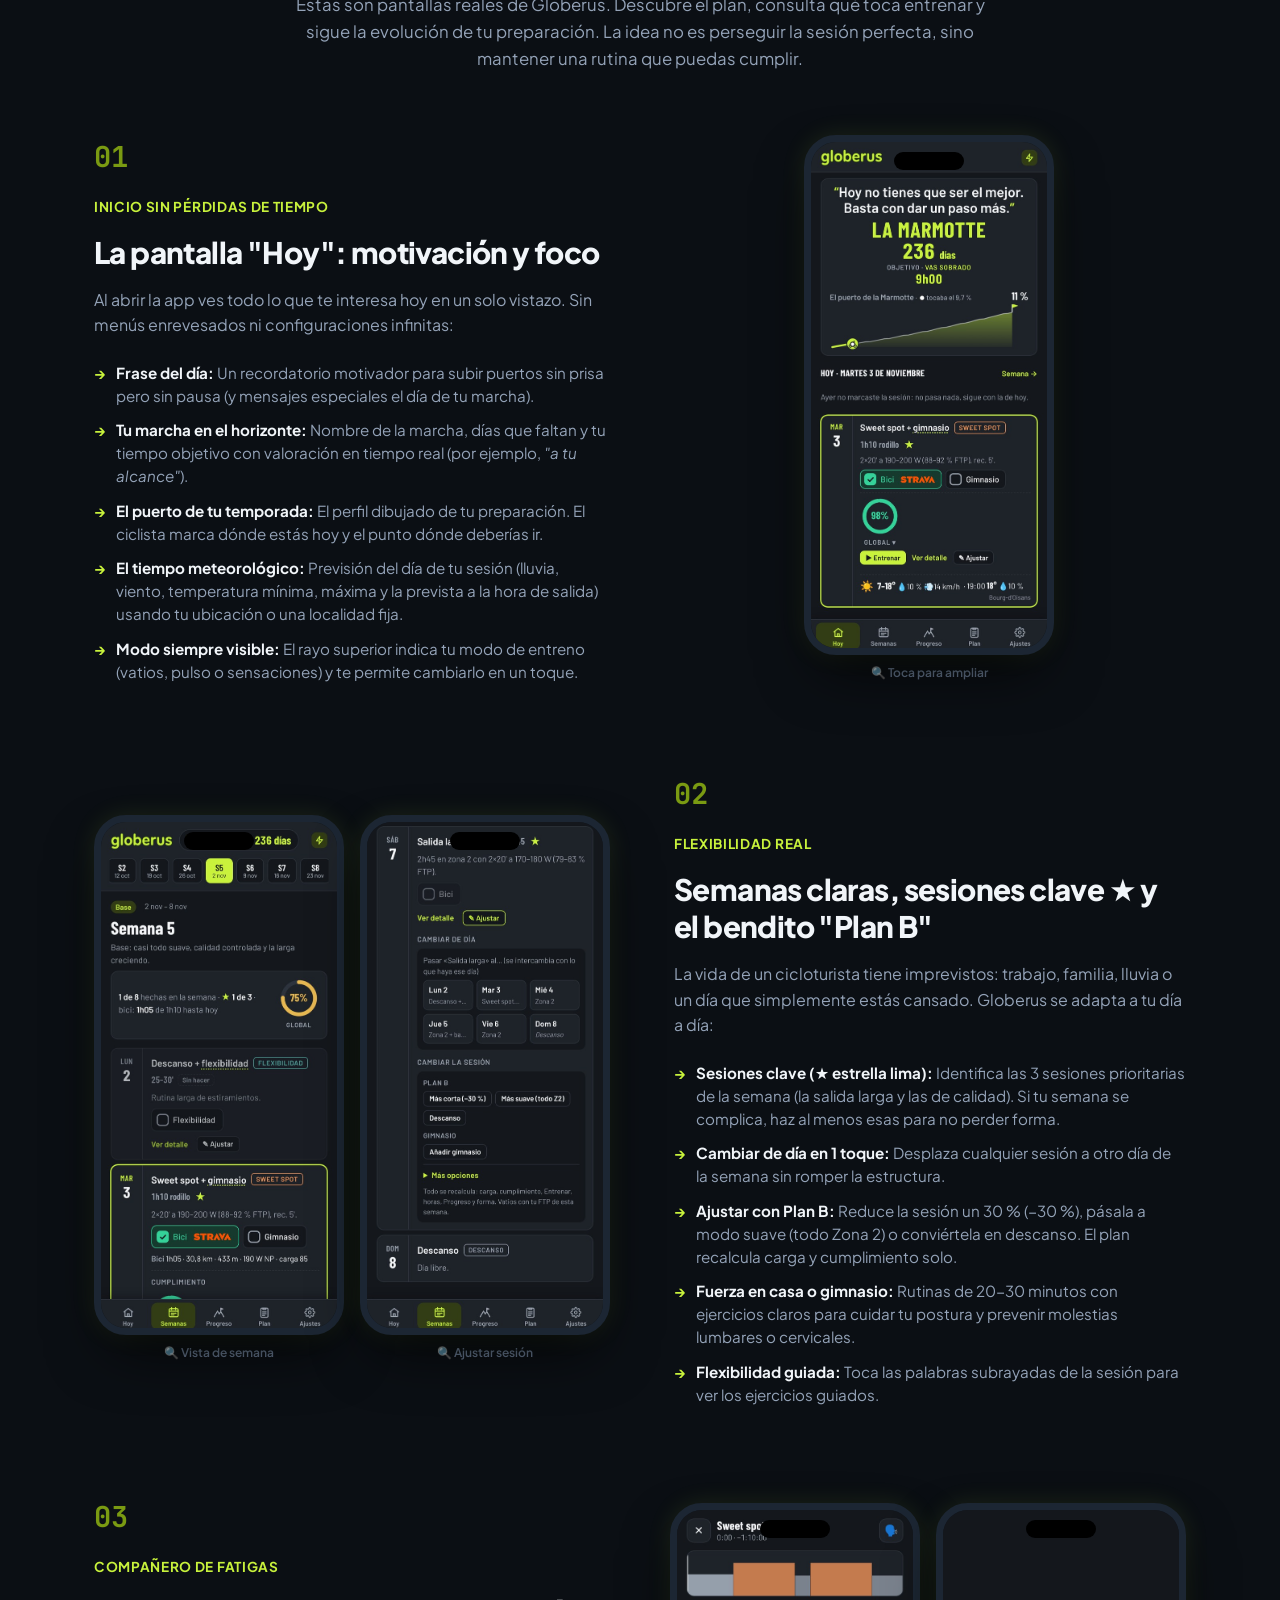
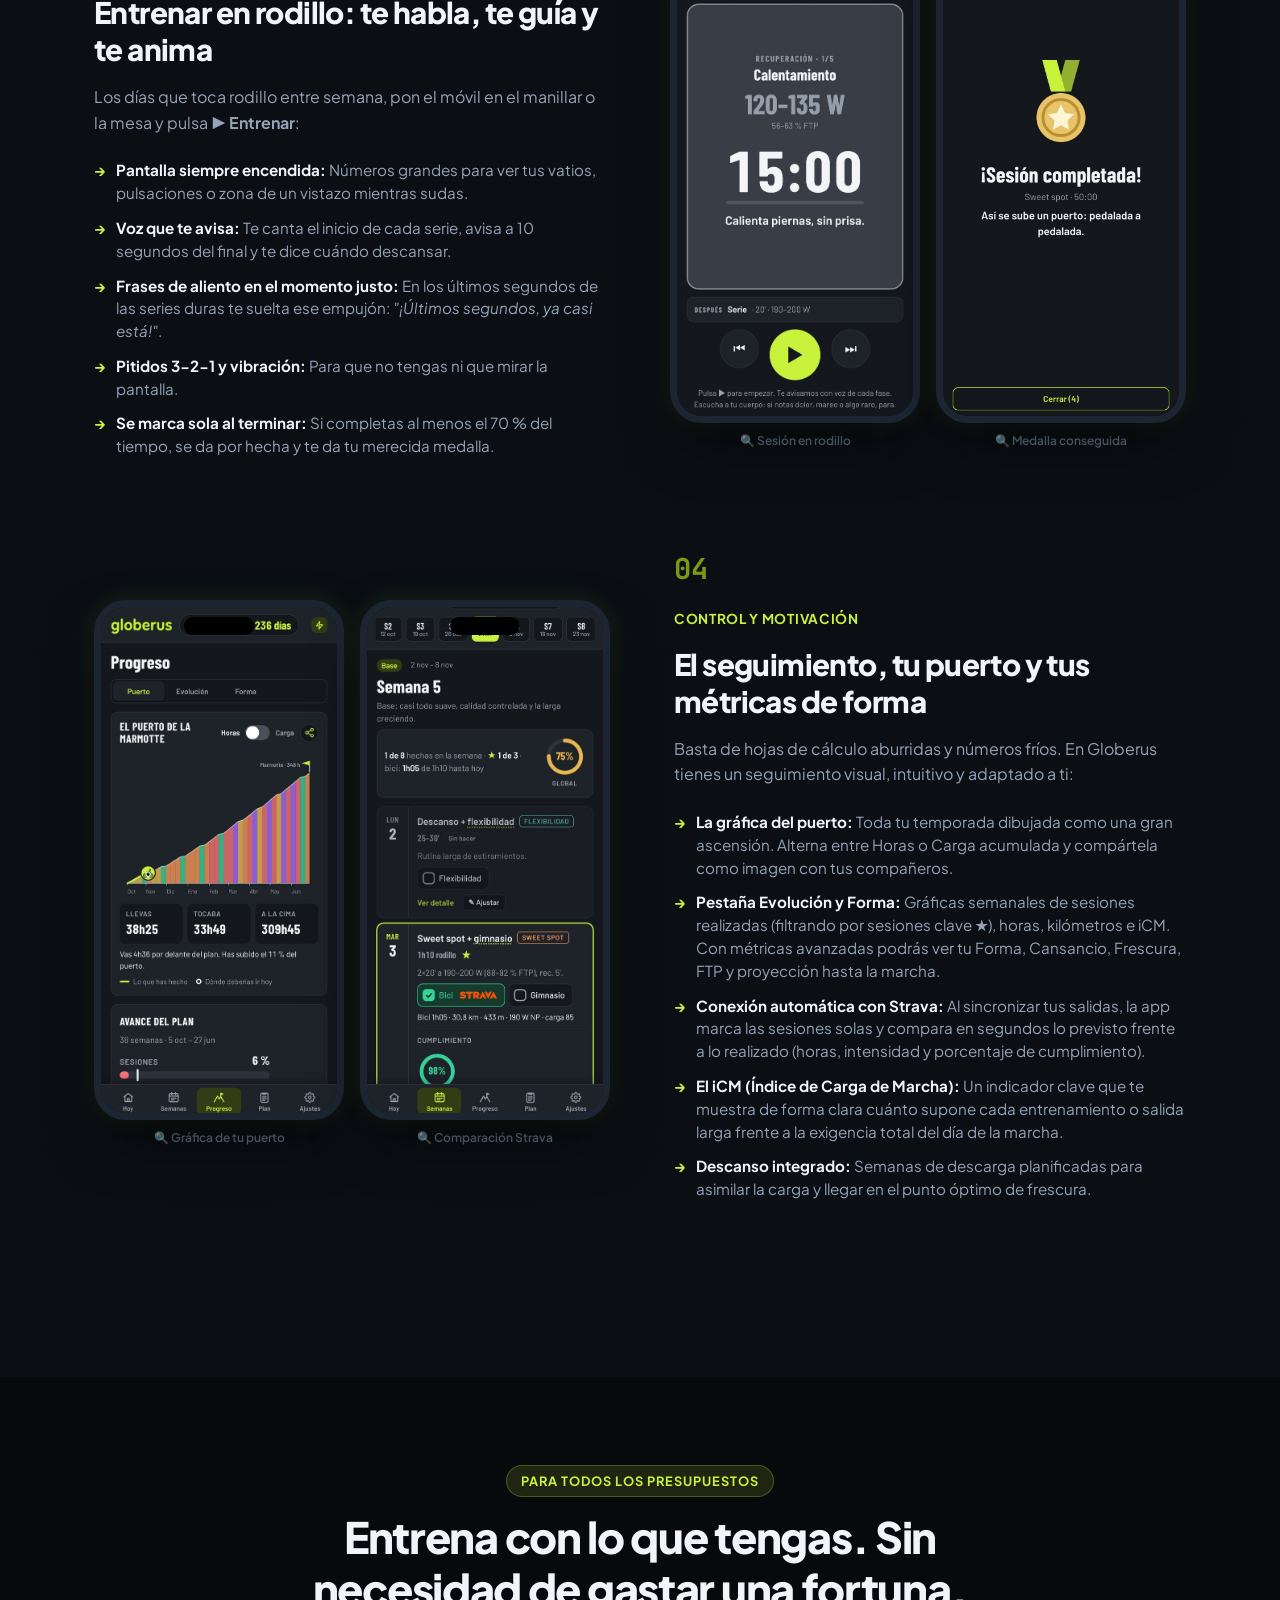
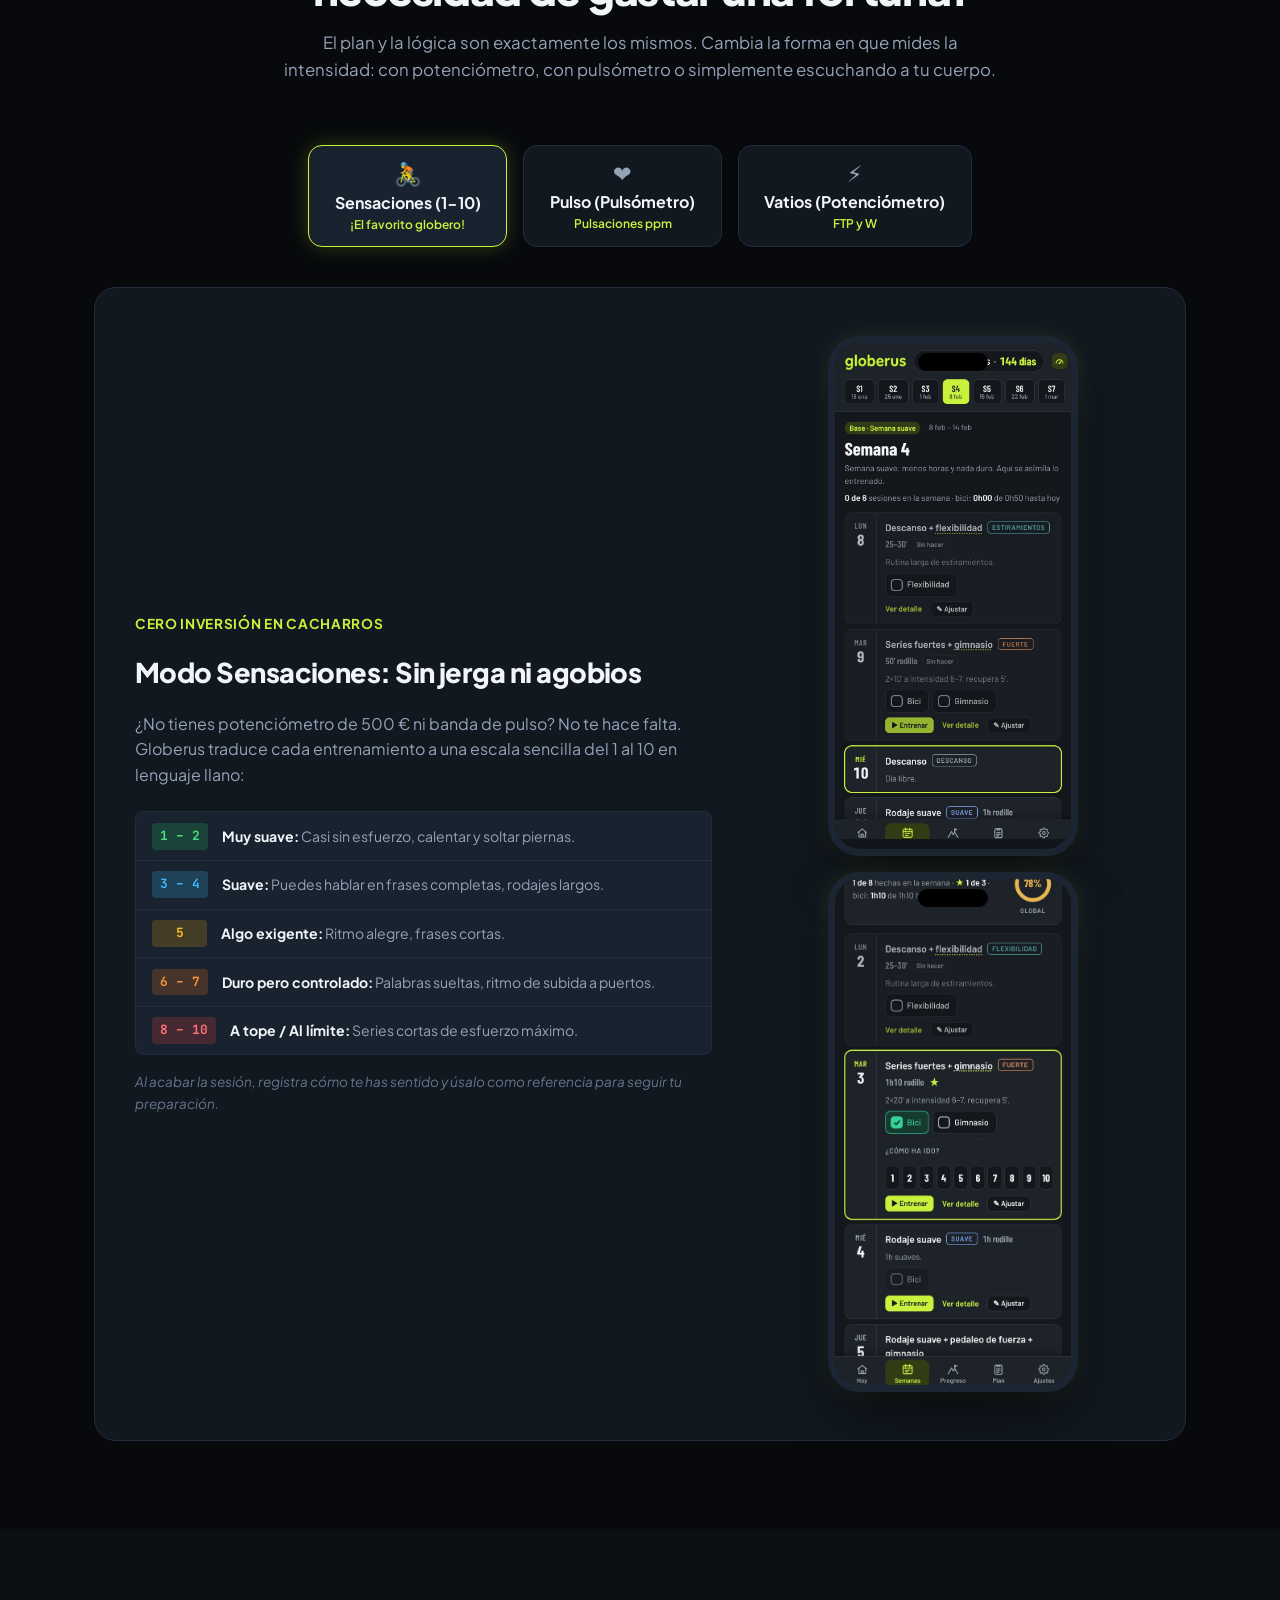
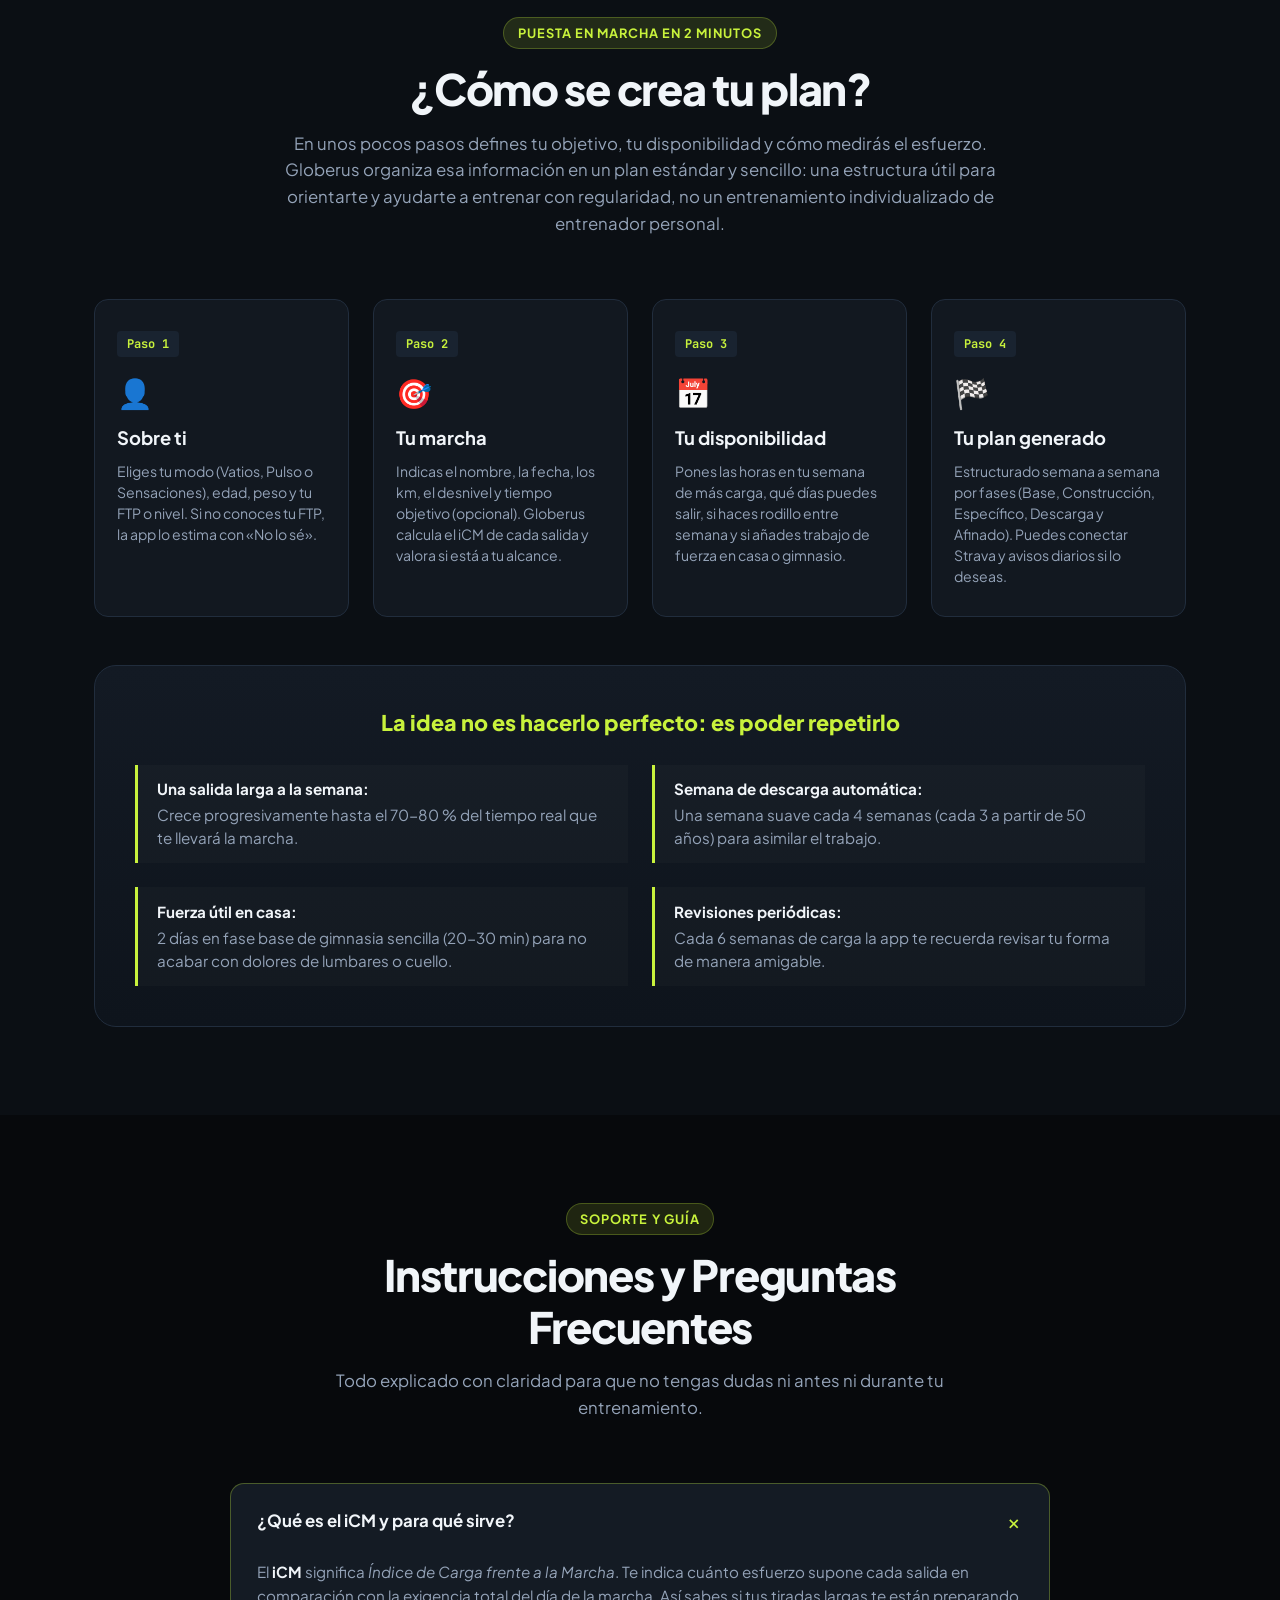
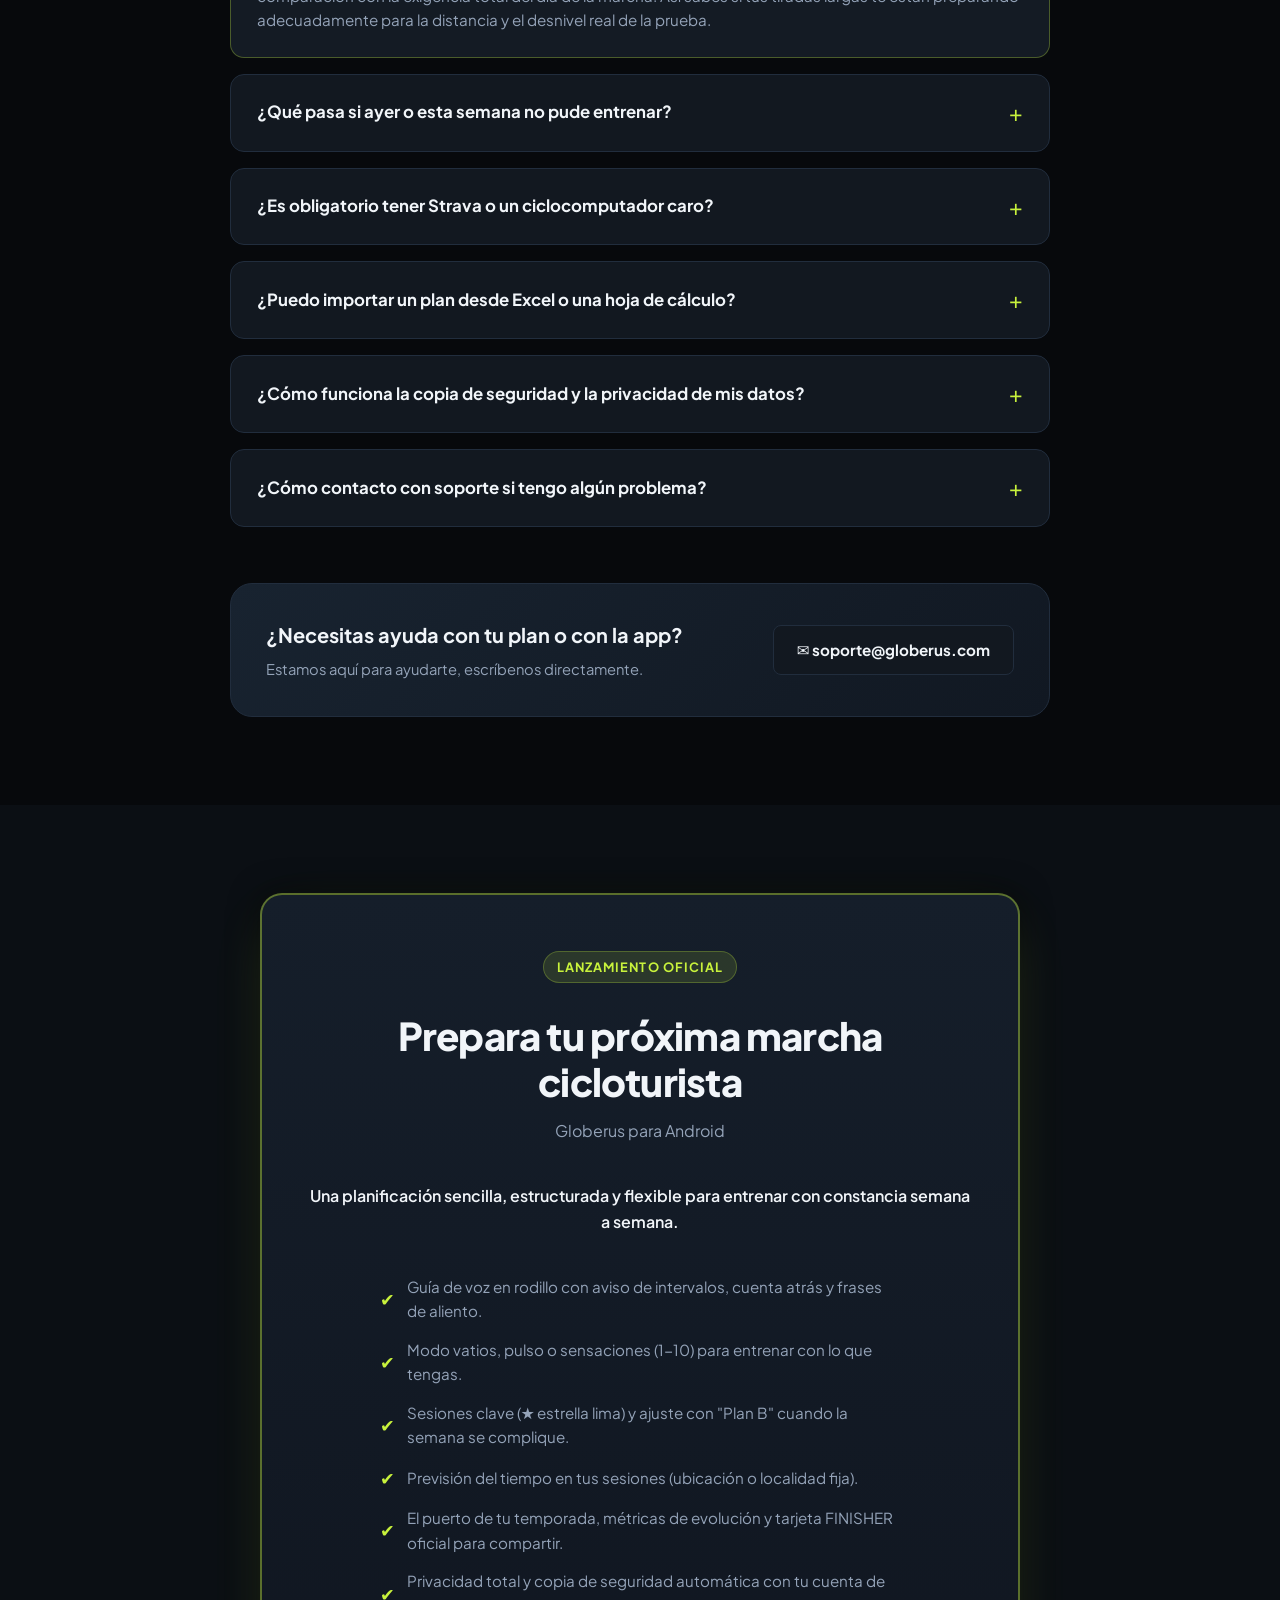
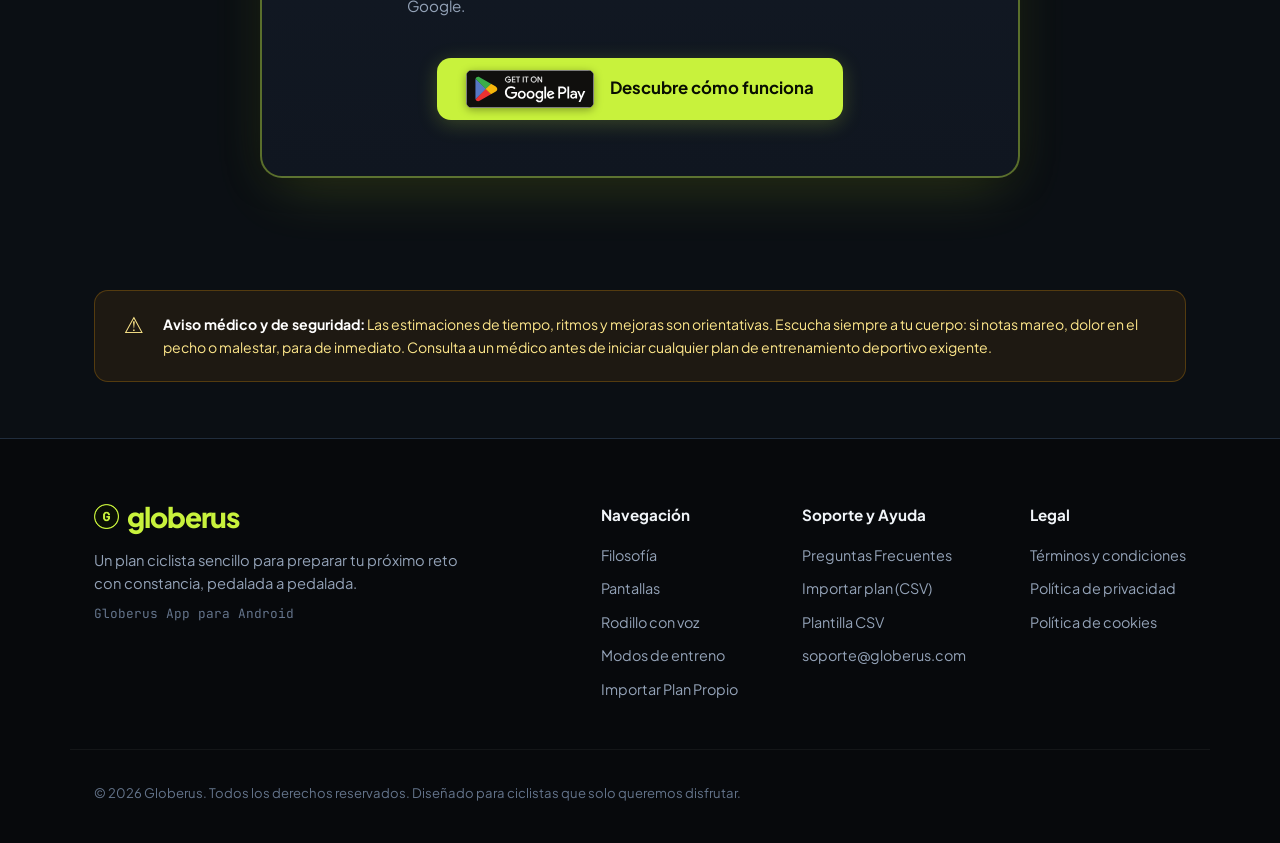
==== commit 510097a4: "Add files via upload" ====
--- a/index.html
+++ b/index.html
@@ -52,7 +52,7 @@
       </h1>
 
       <p class="hero-desc">
-        Globerus te lo pone fácil: deja que la app cree una estructura adaptada a ti, o trae tu propio plan de entrenamiento si ya lo tienes diseñado. Sin complicaciones de profesionales ni sistemas de élite: una guía clara y limpia para entrenar de forma regular. Porque para un aficionado, sumar semanas con constancia es lo que realmente cuenta.
+        Globerus te lo pone fácil: deja que la app <strong>cree una estructura adaptada</strong> a ti, o <strong>trae tu propio plan</strong> de entrenamiento si ya lo tienes diseñado. Sin complicaciones de profesionales ni sistemas de élite: una guía clara y limpia para entrenar de forma regular. Porque para un aficionado, sumar semanas con constancia es lo que realmente cuenta.
       </p>
 
       <div class="hero-actions">
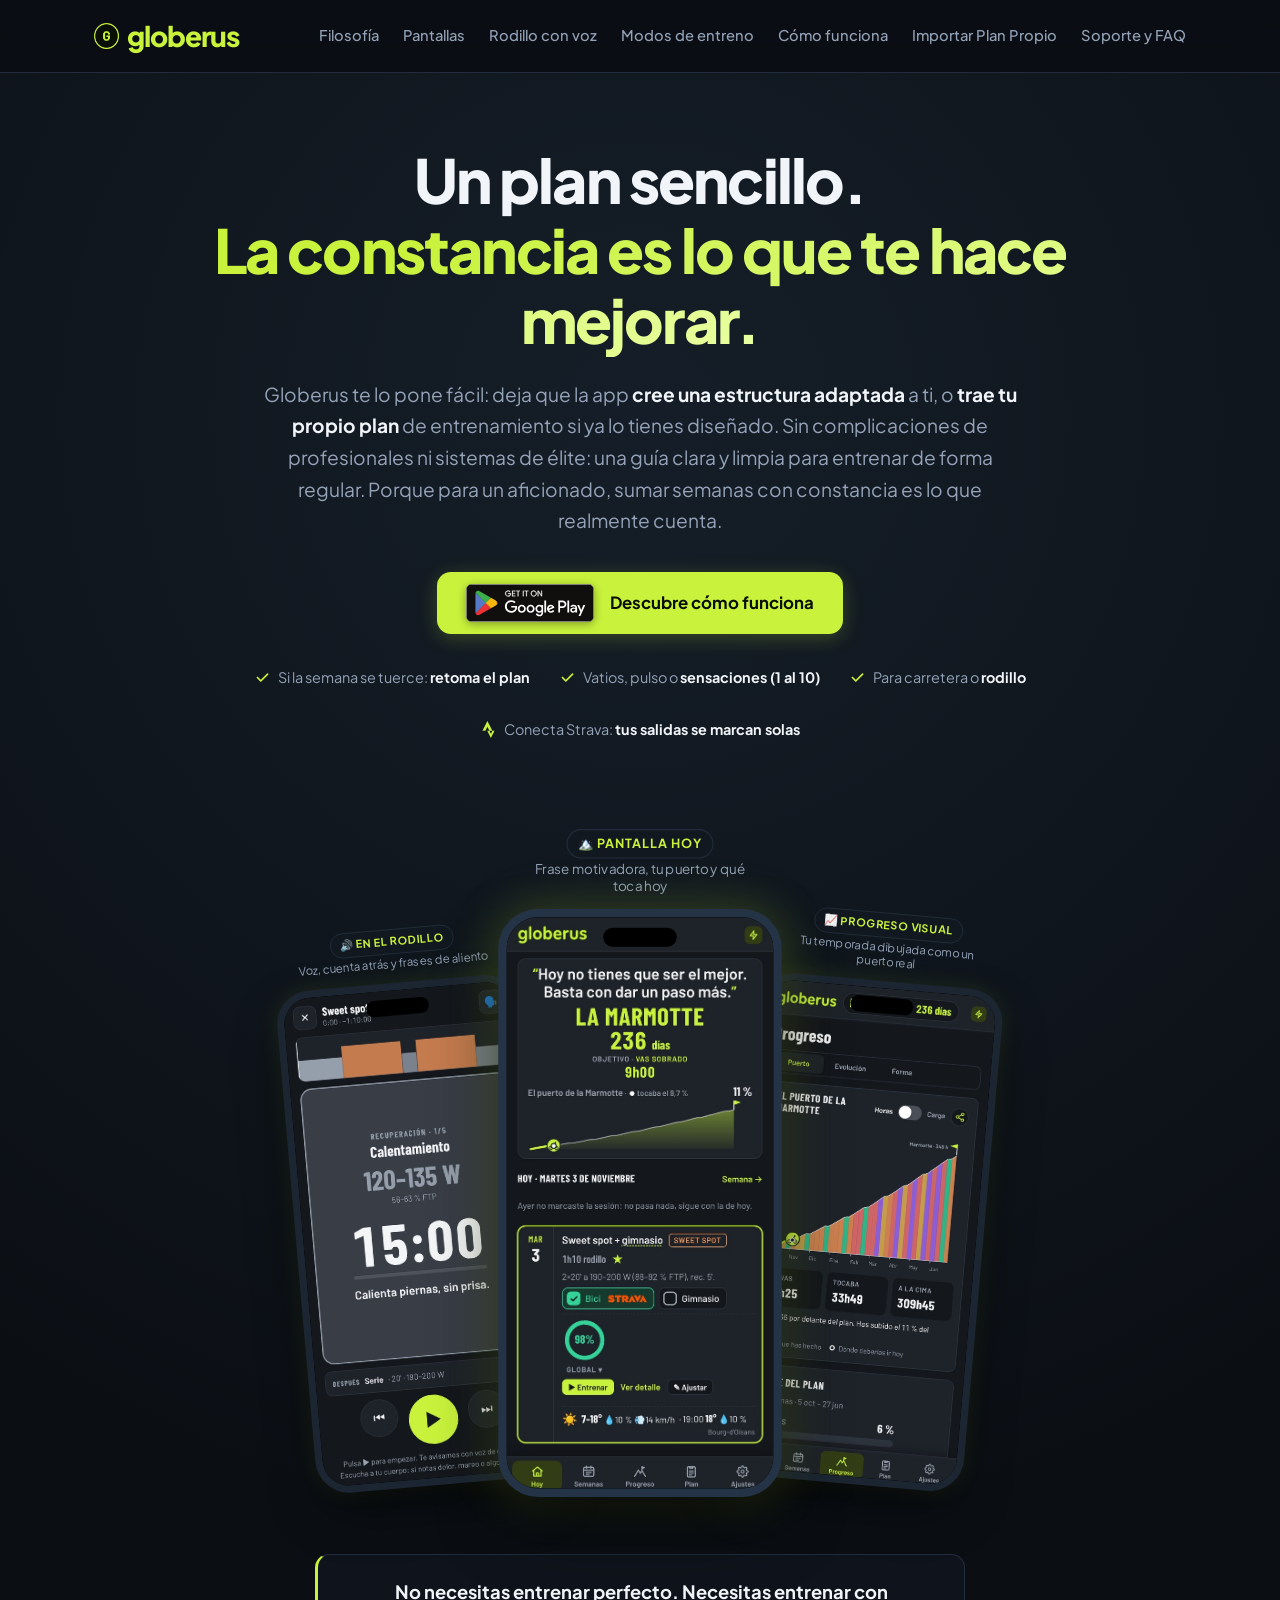
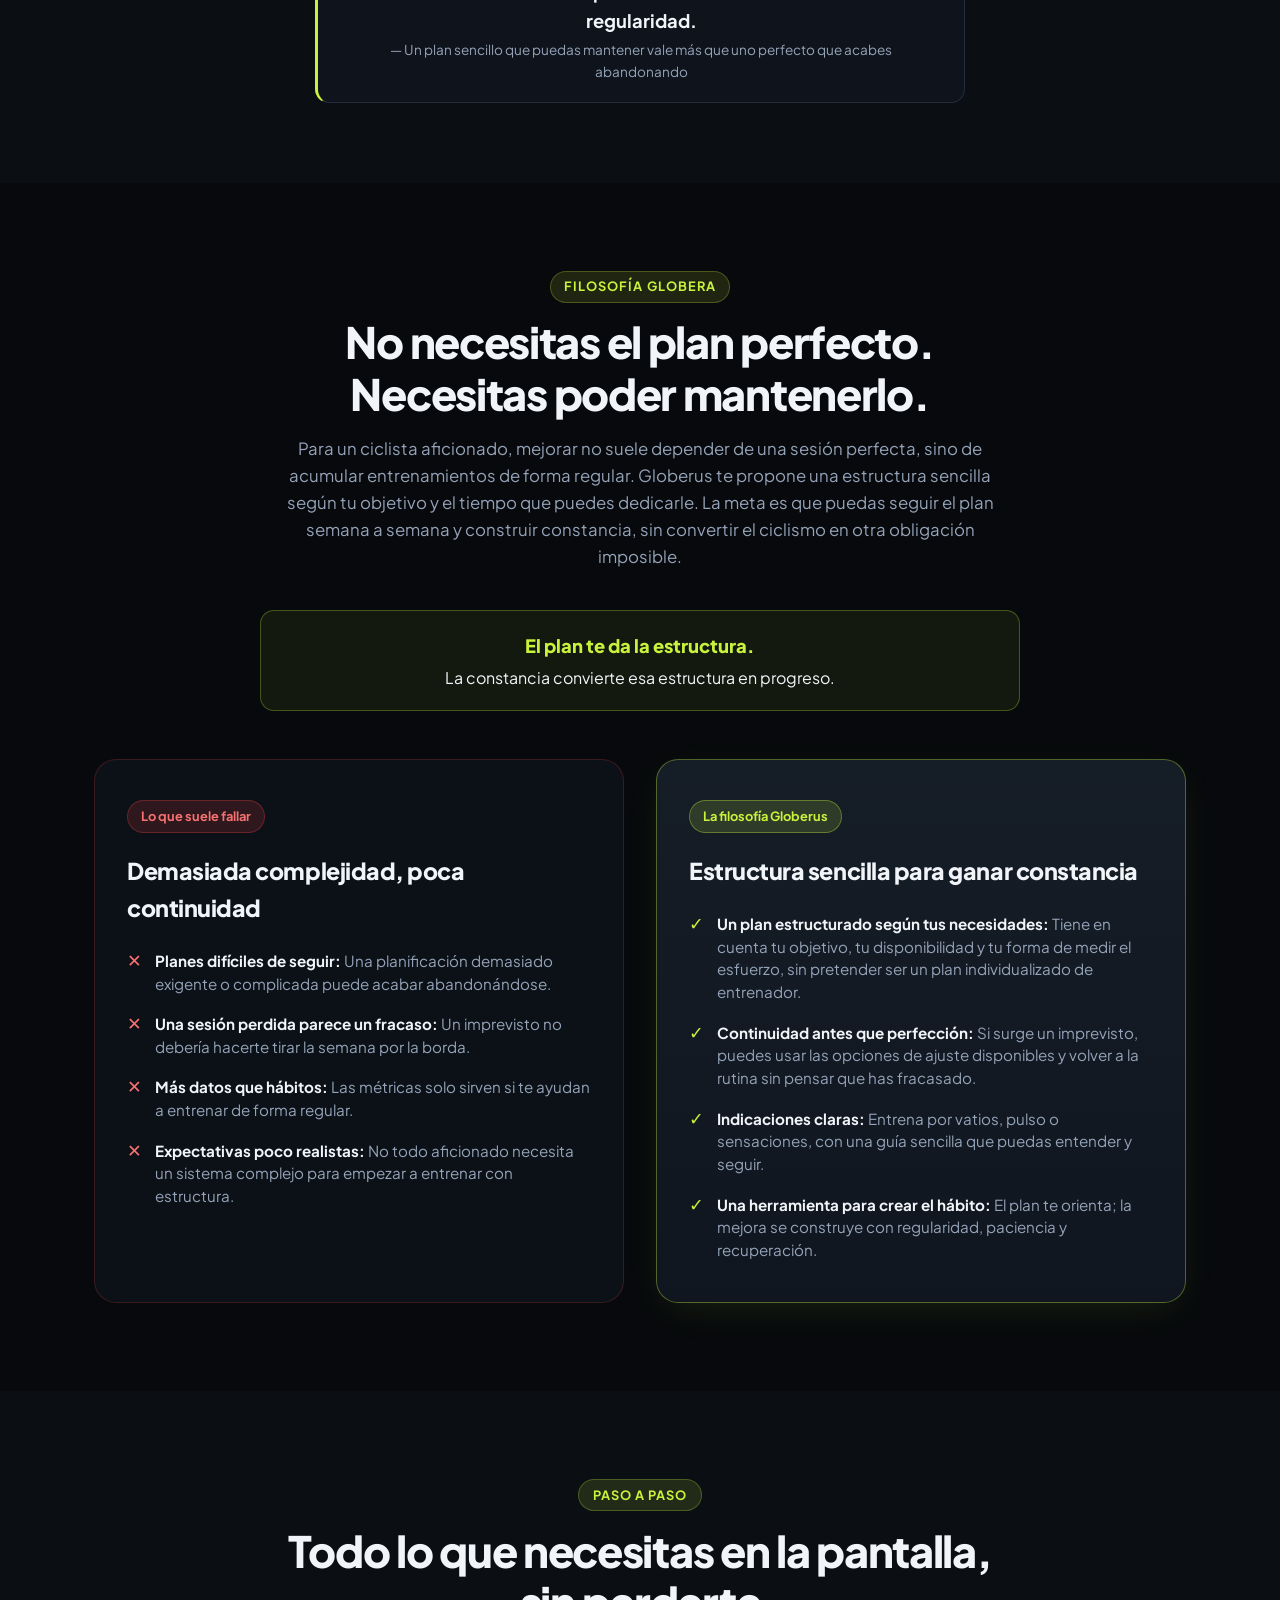
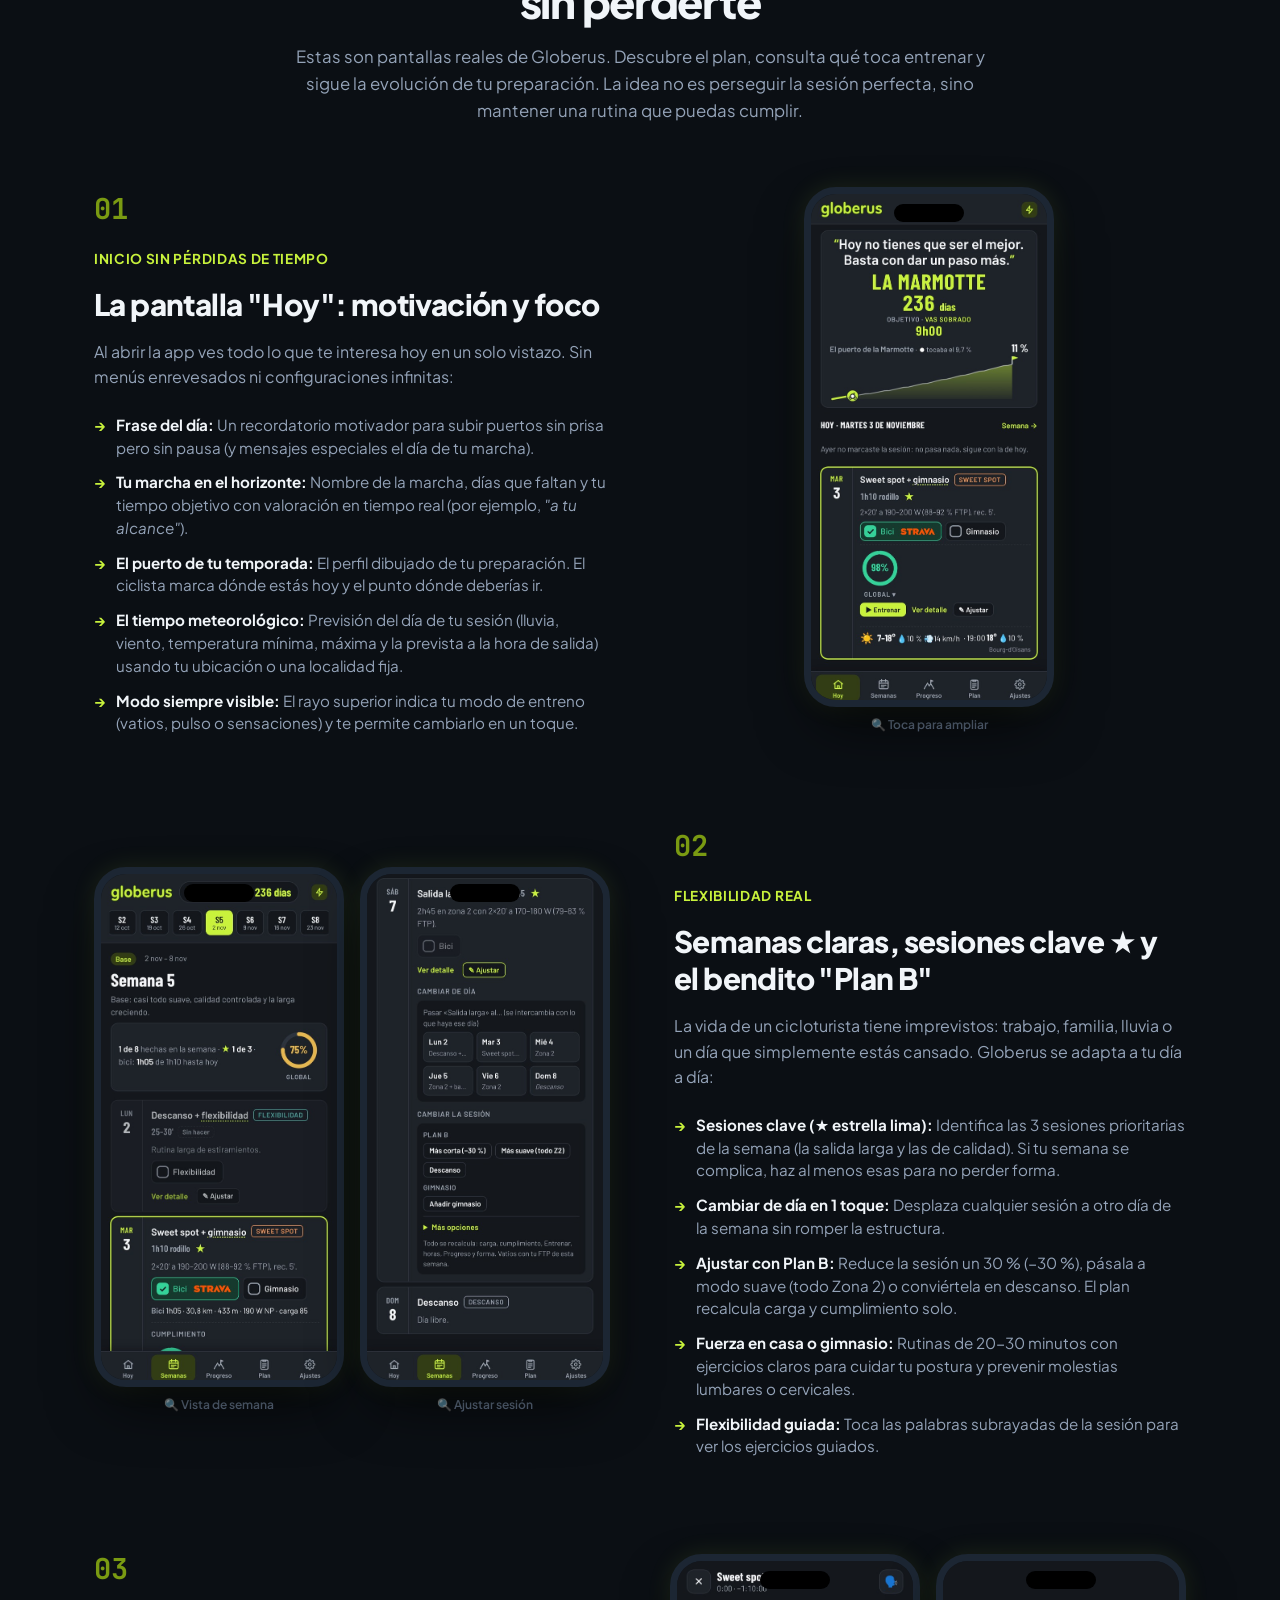
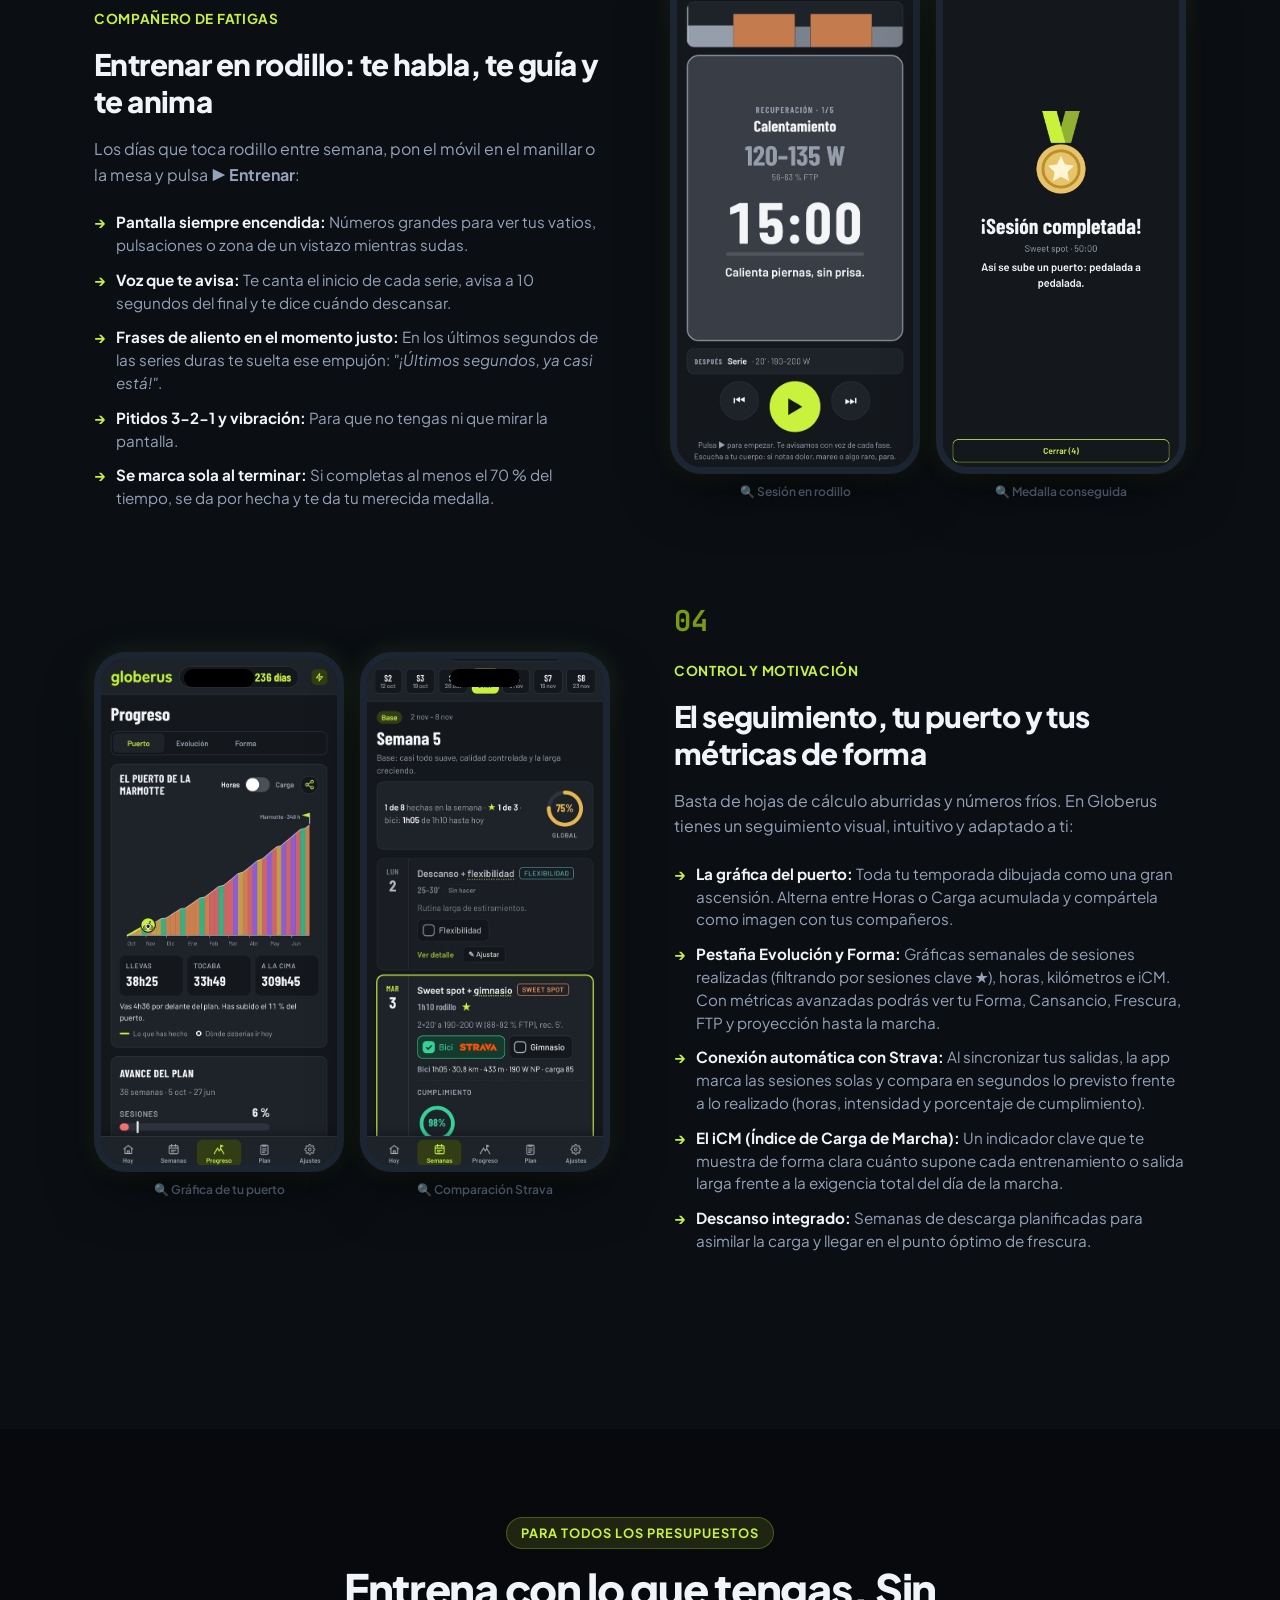
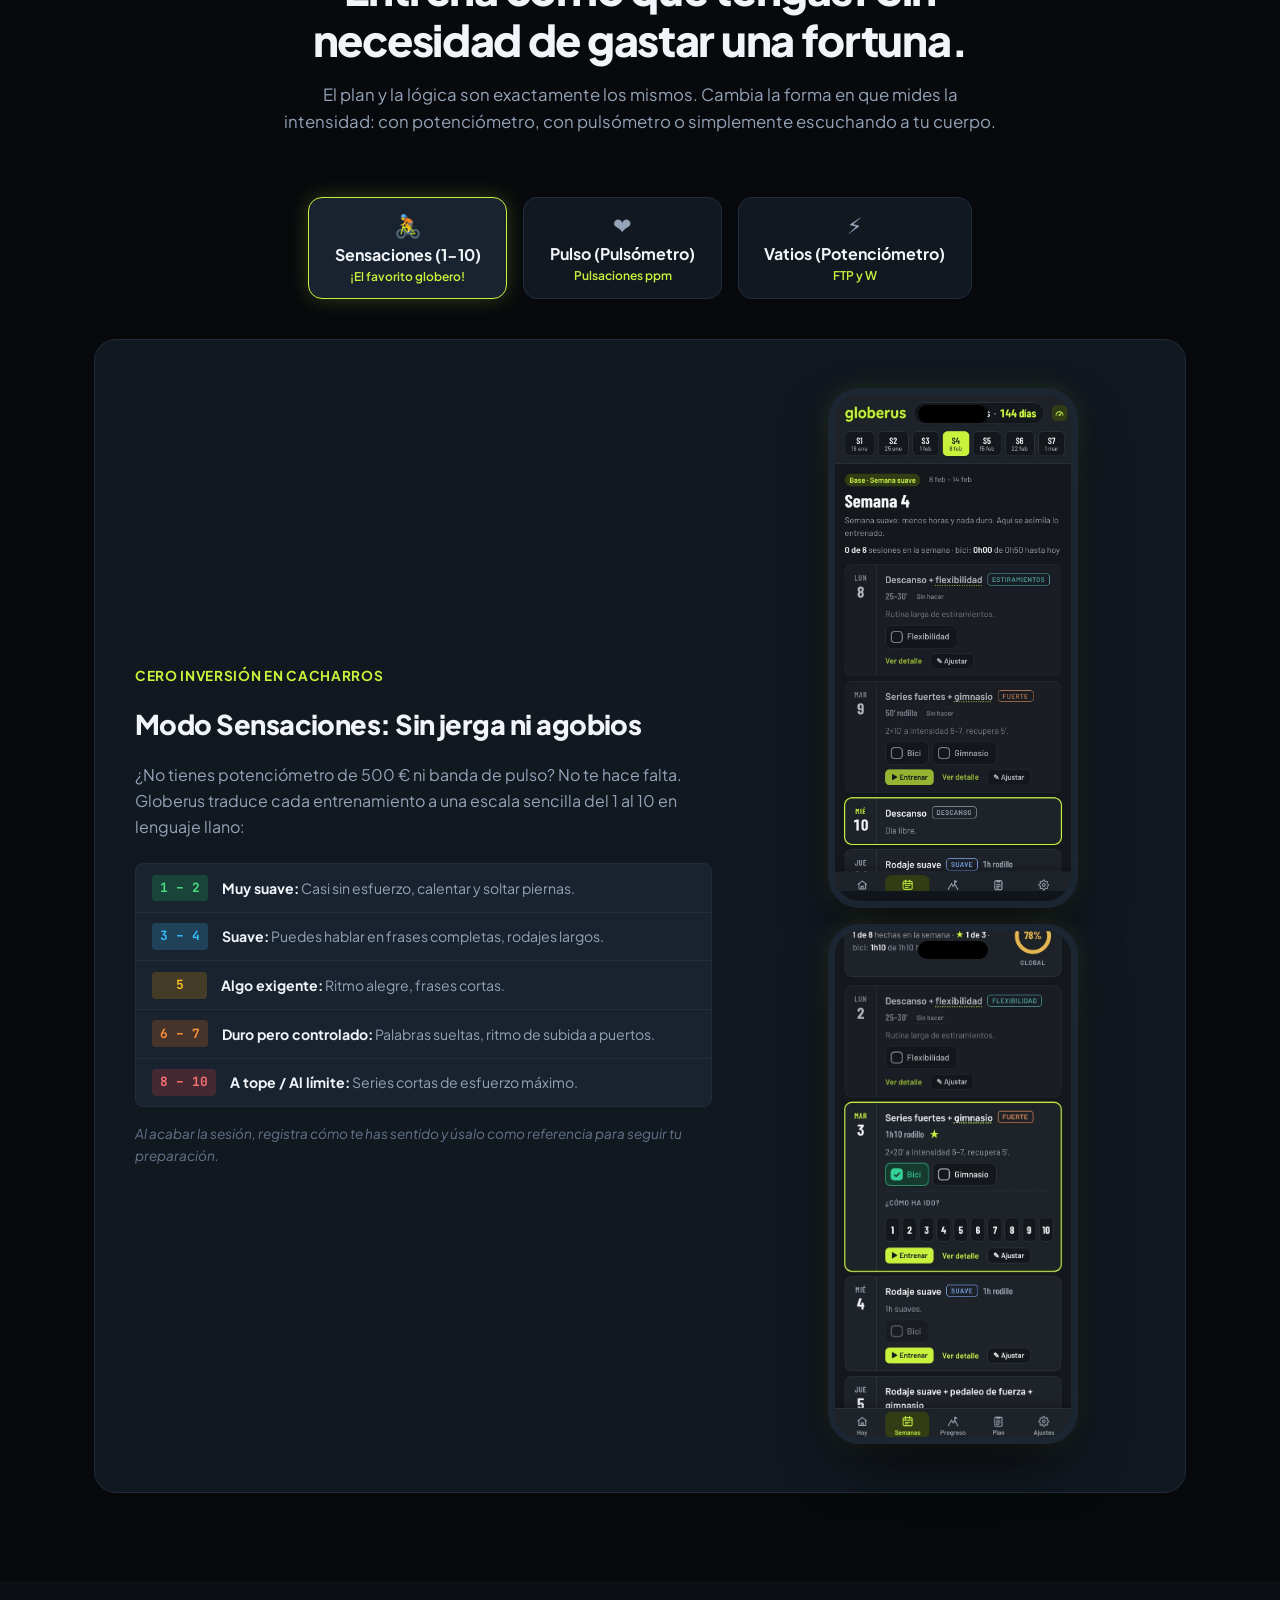
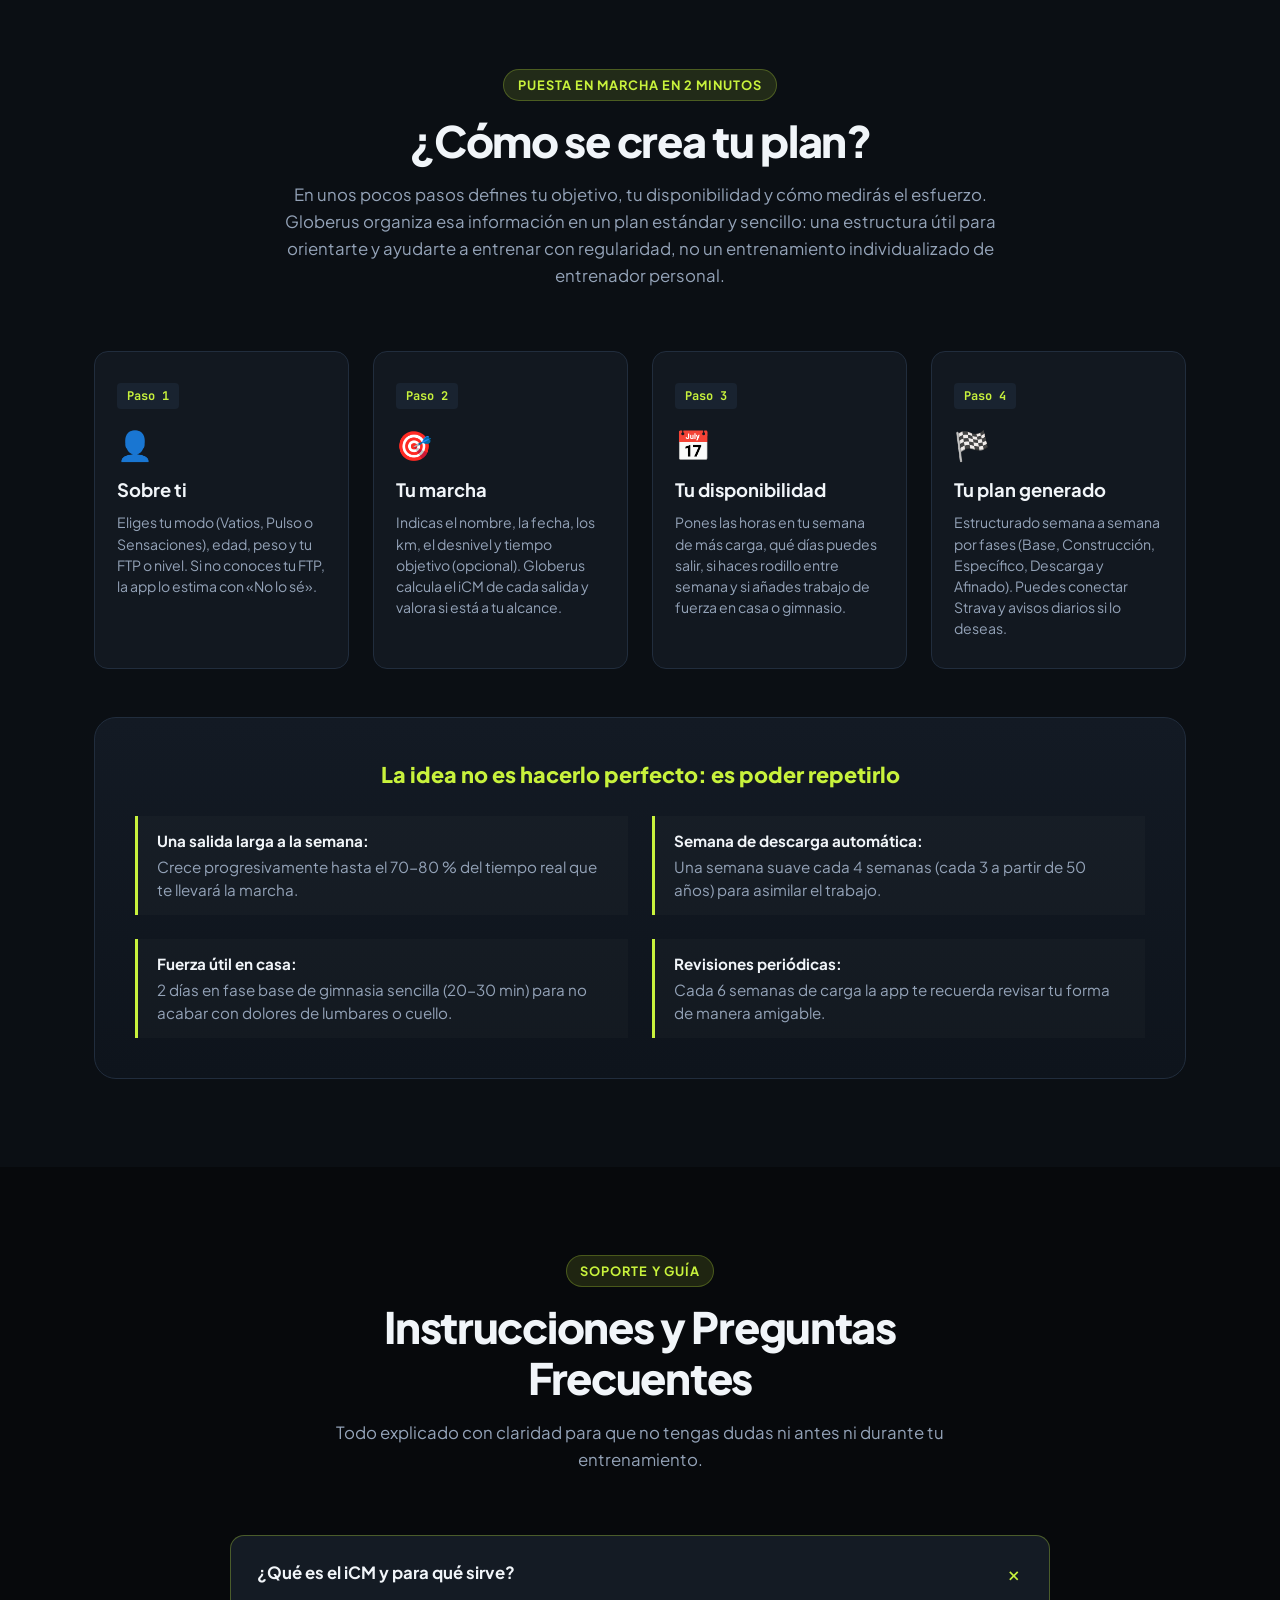
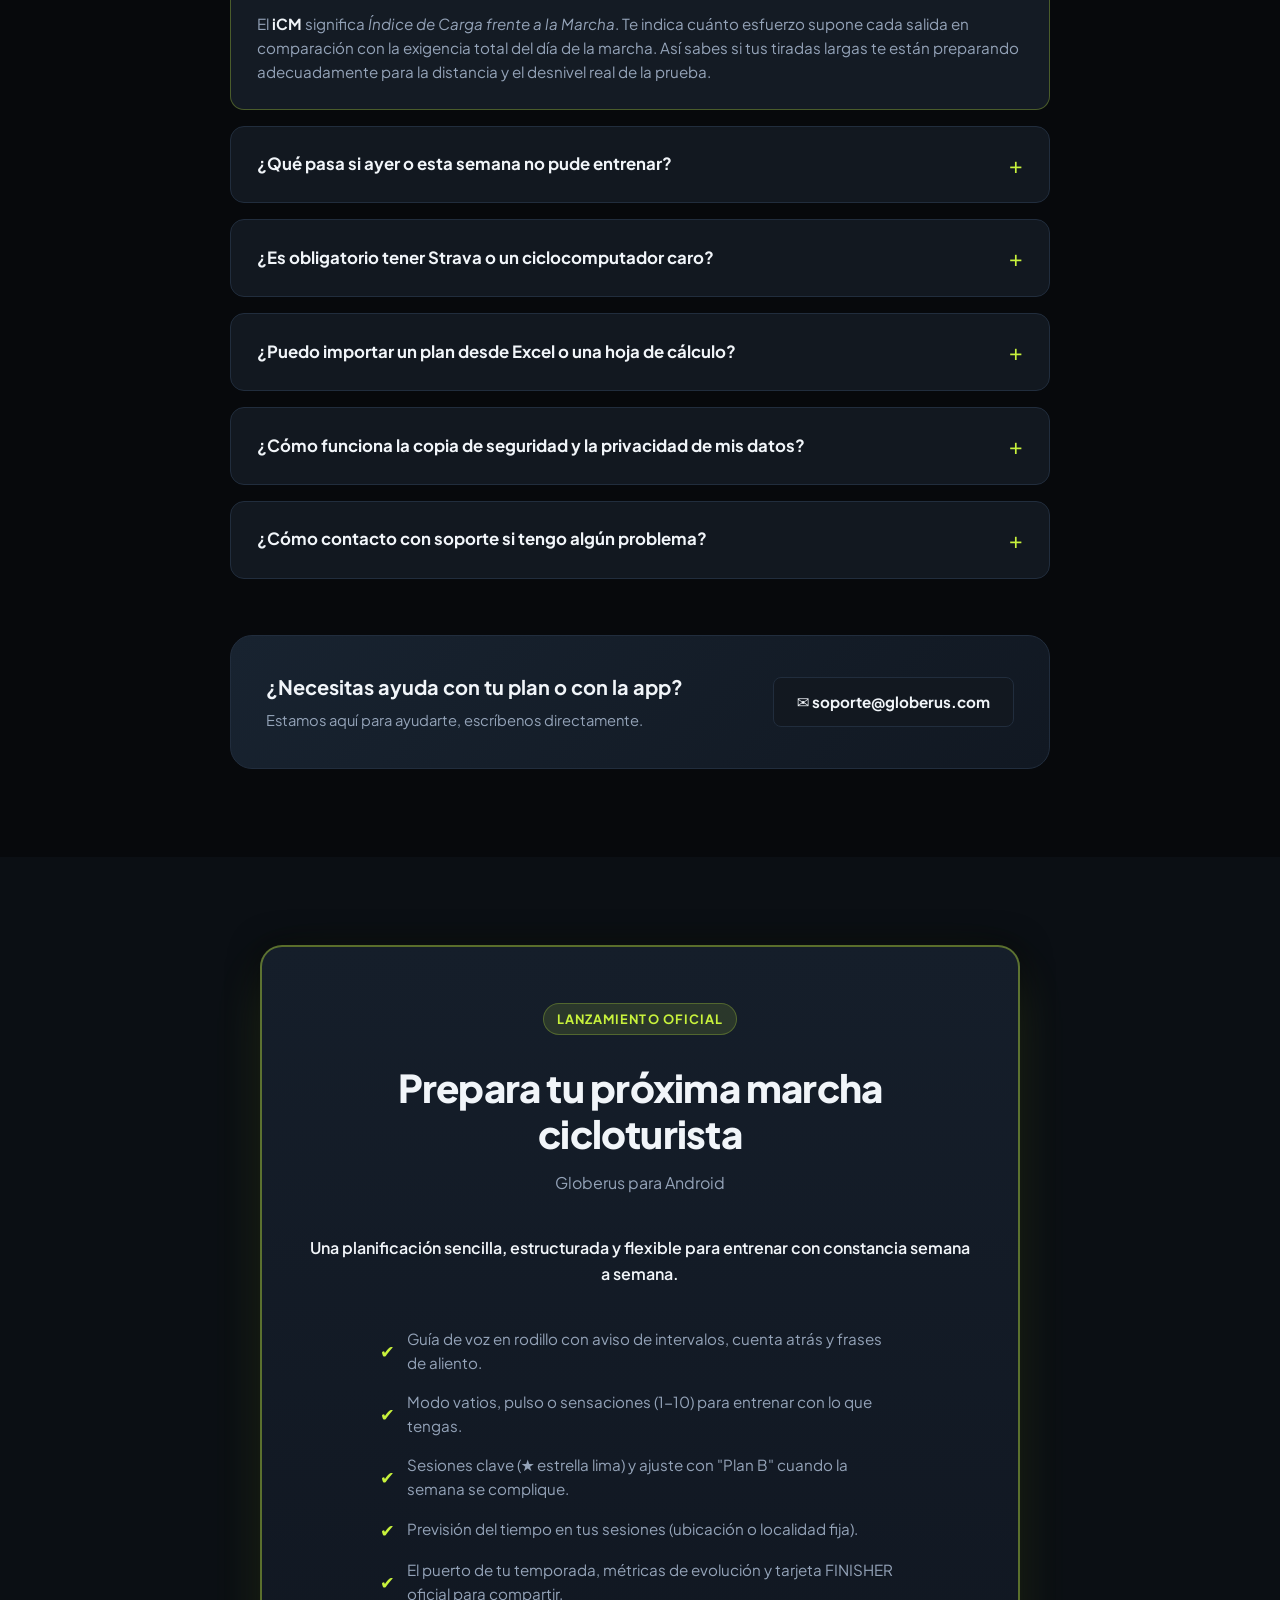
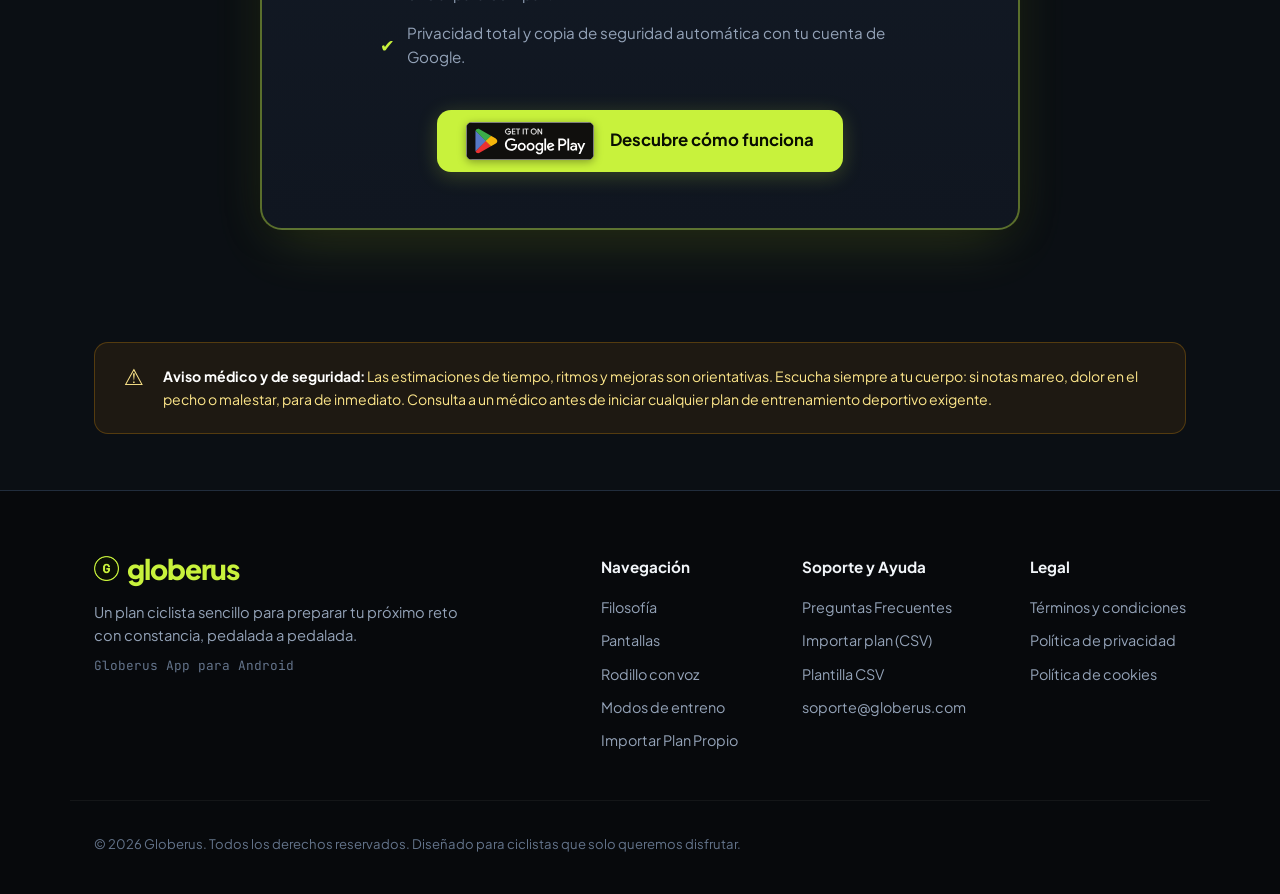
==== commit ca1d50e2: "Add files via upload" ====
--- a/index.html
+++ b/index.html
@@ -74,6 +74,10 @@
         <div class="perk-item">
           <svg viewBox="0 0 20 20" fill="currentColor"><path fill-rule="evenodd" d="M16.707 5.293a1 1 0 010 1.414l-8 8a1 1 0 01-1.414 0l-4-4a1 1 0 011.414-1.414L8 12.586l7.293-7.293a1 1 0 011.414 0z" clip-rule="evenodd"/></svg>
           <span>Para carretera o <strong>rodillo</strong></span>
+        </div>
+        <div class="perk-item">
+          <svg class="perk-strava" viewBox="0 0 24 24" fill="currentColor" role="img" aria-label="Strava"><path d="M15.387 17.944l-2.089-4.116h-3.065L15.387 24l5.15-10.172h-3.066m-7.008-5.599l2.836 5.598h4.172L10.463 0l-7 13.828h4.169"/></svg>
+          <span>Conecta Strava: <strong>tus salidas se marcan solas</strong></span>
         </div>
       </div>
 
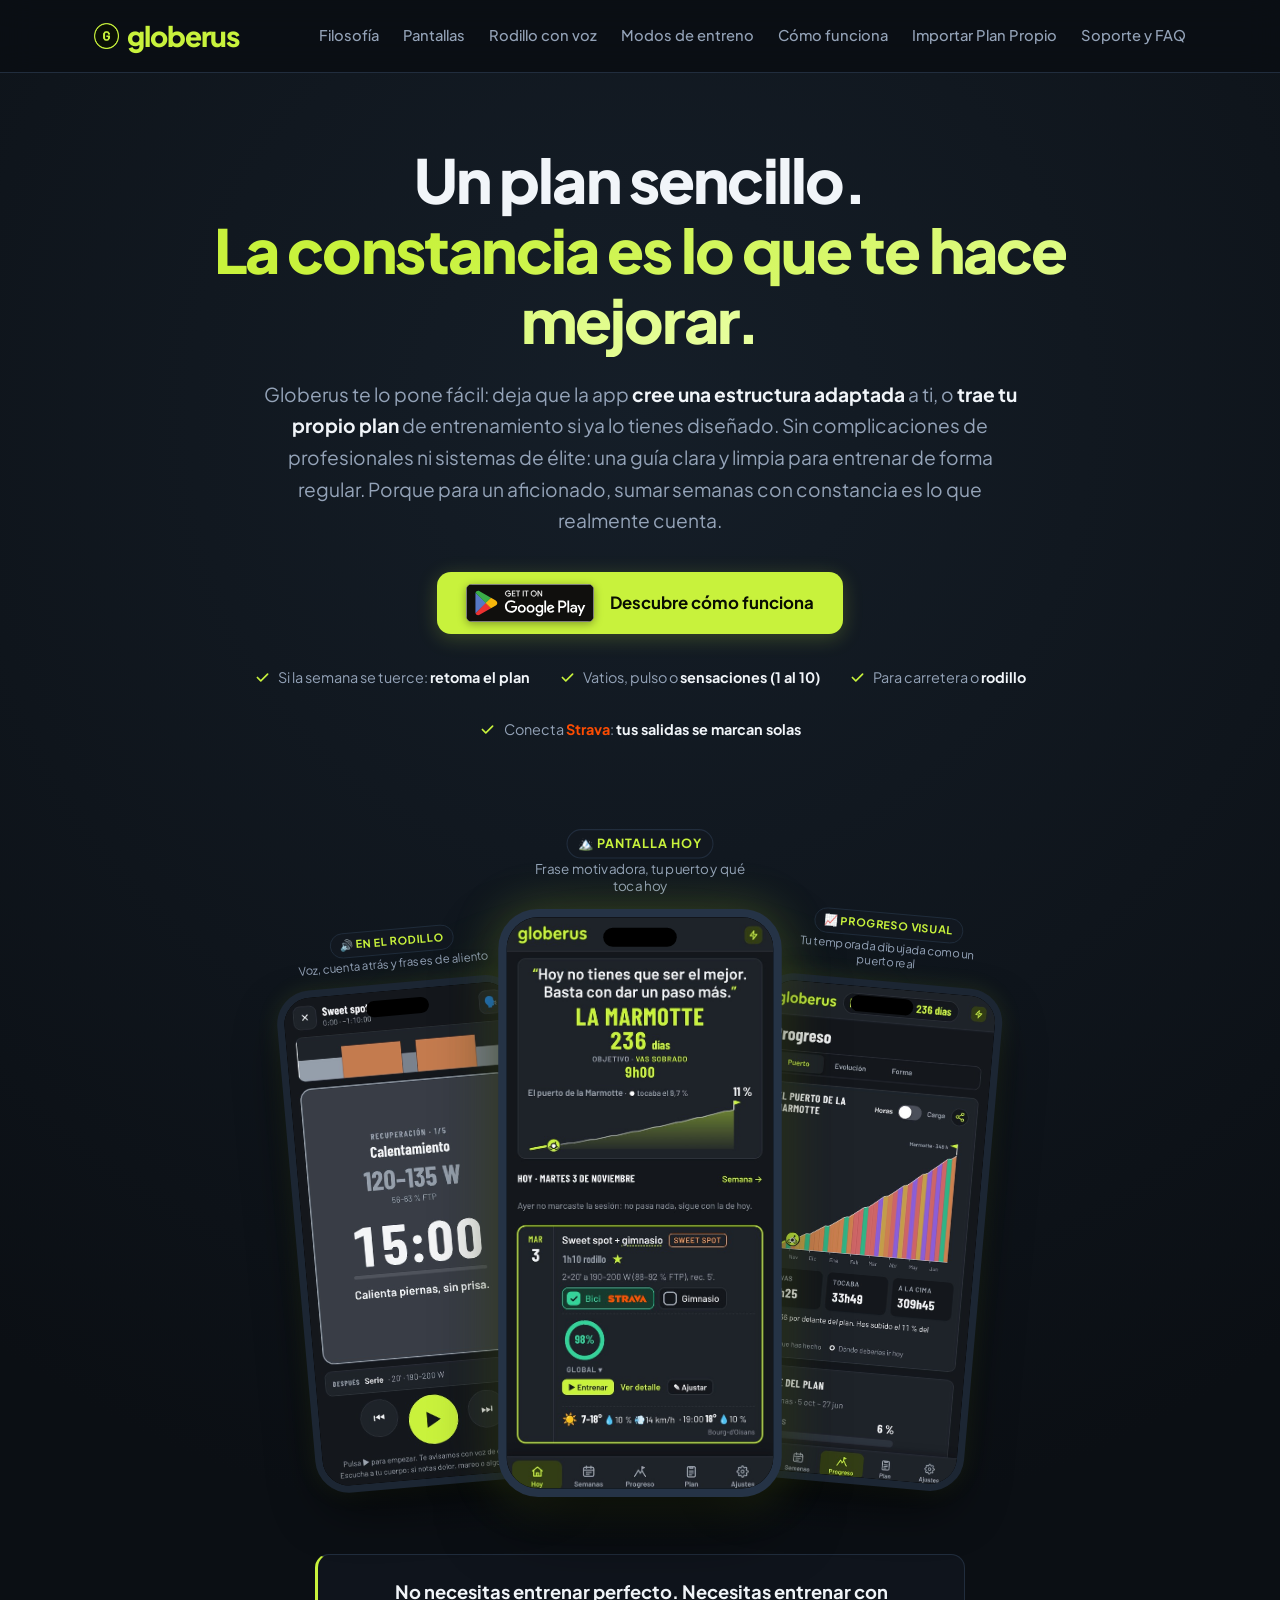
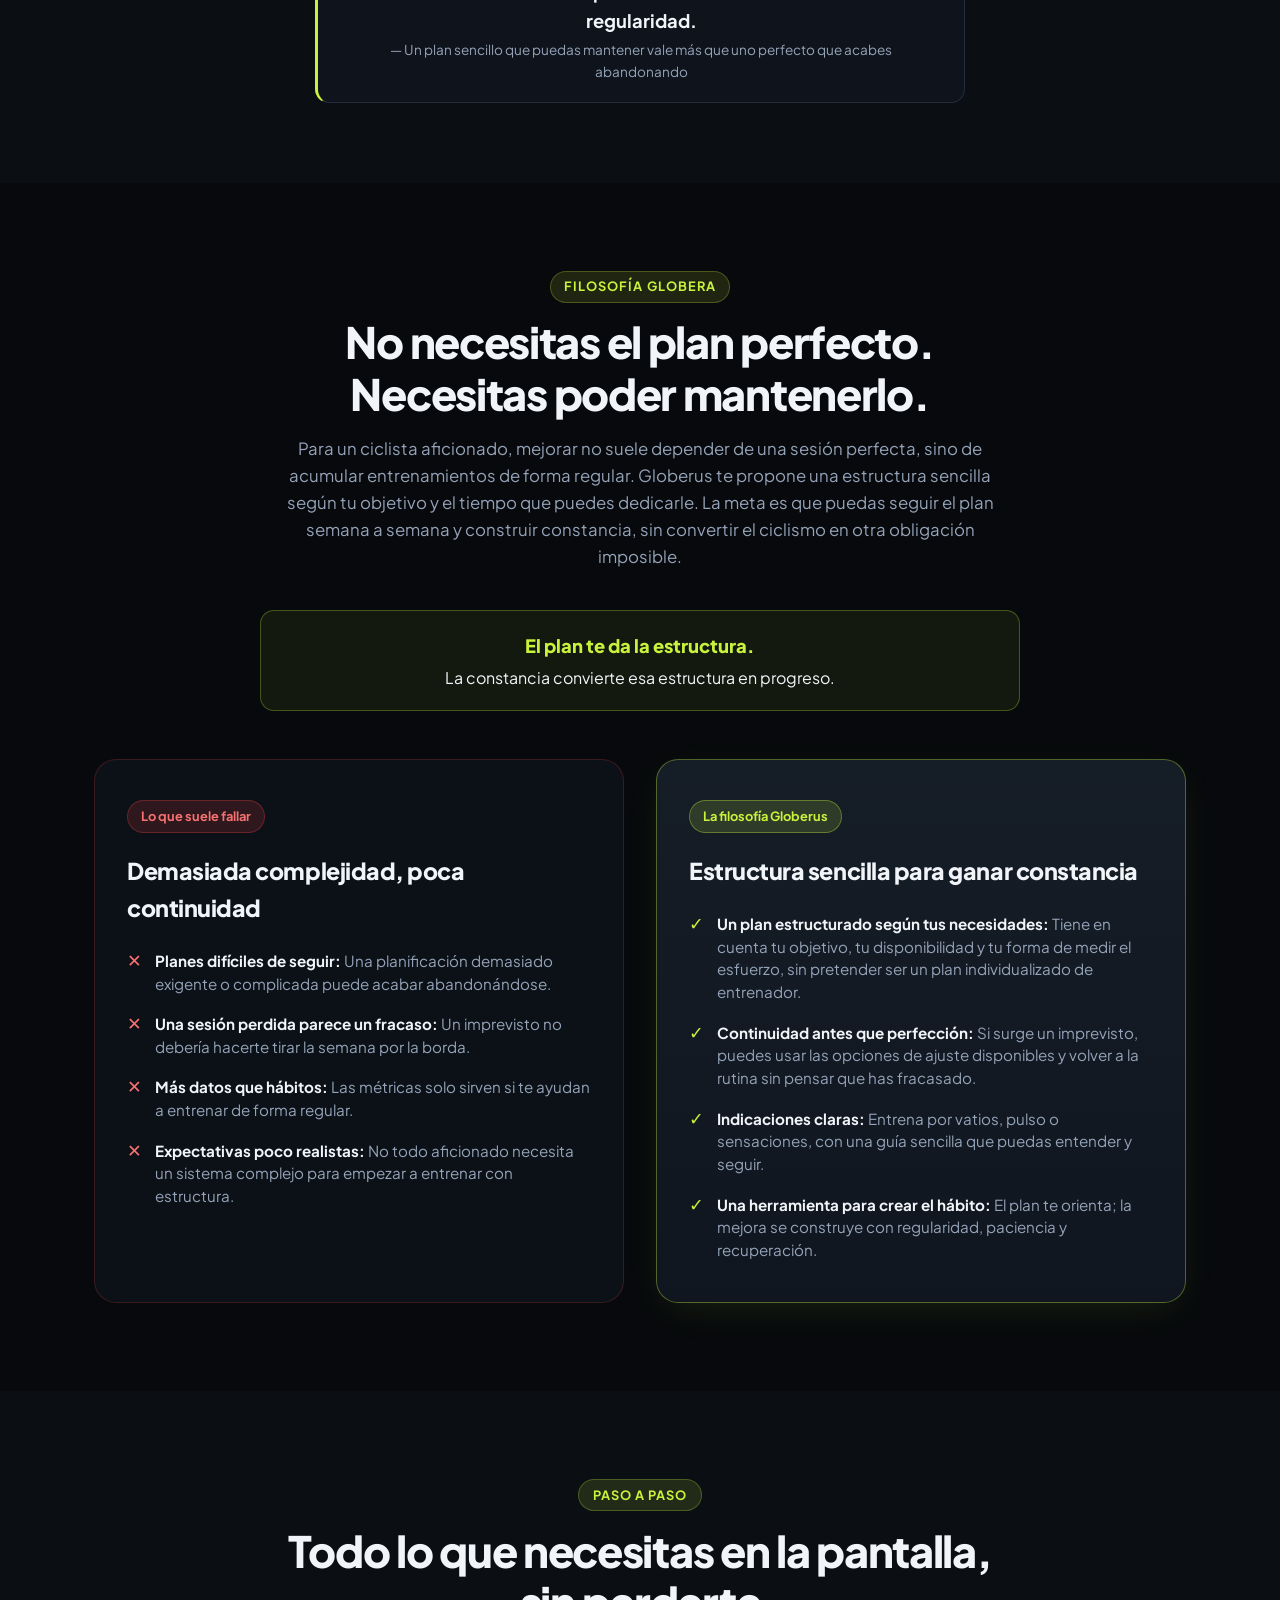
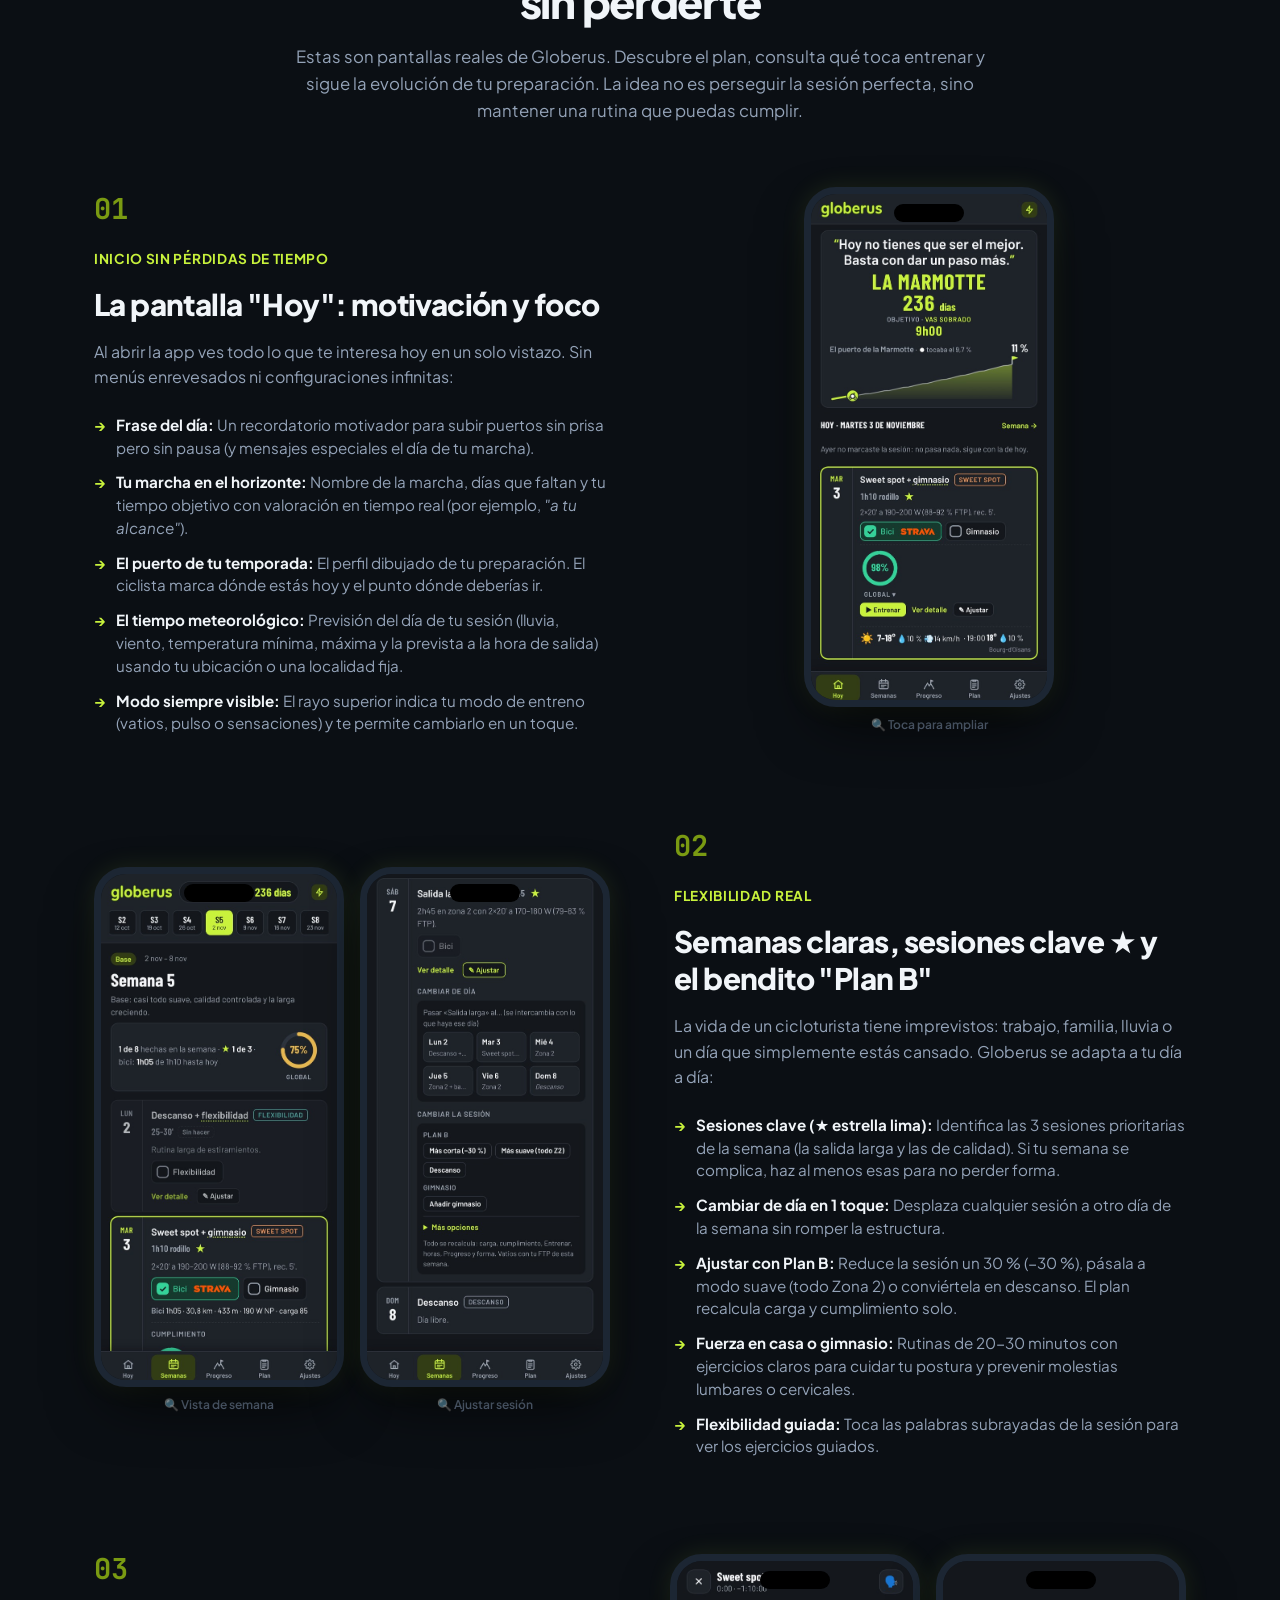
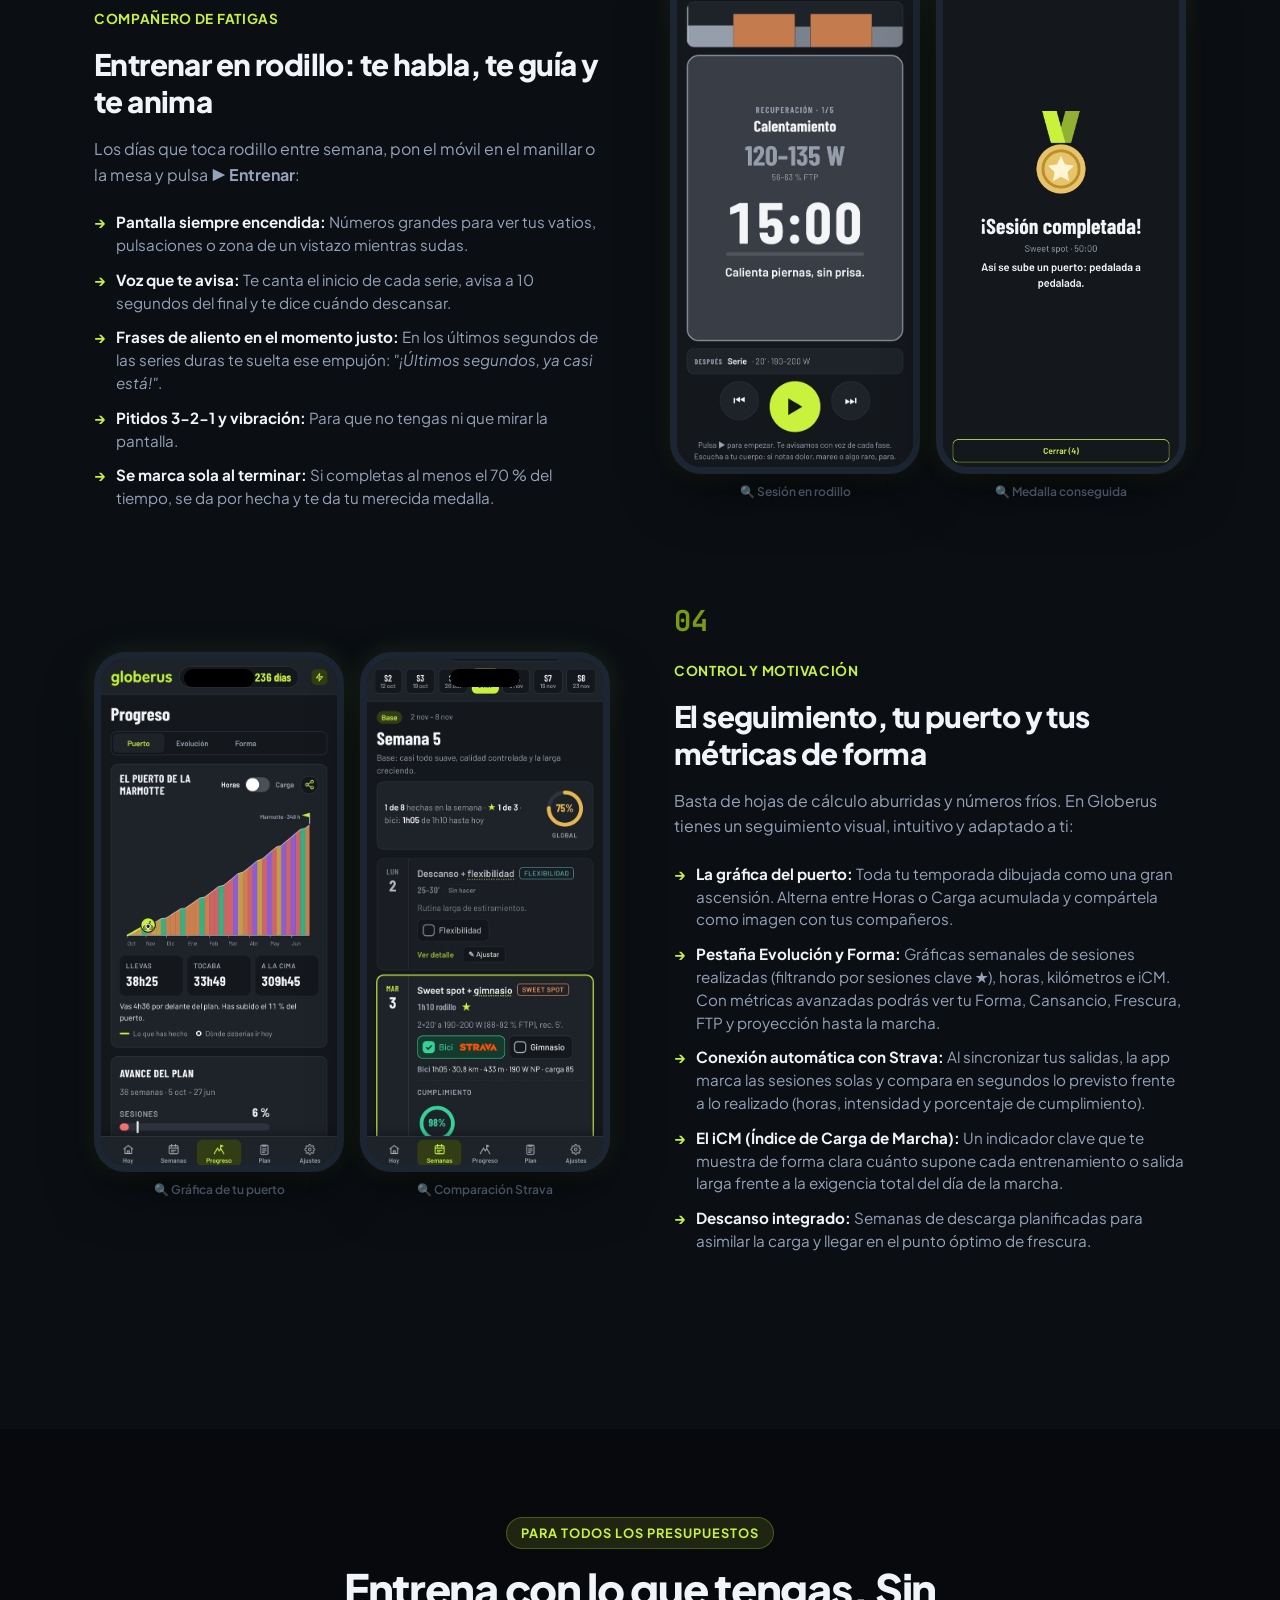
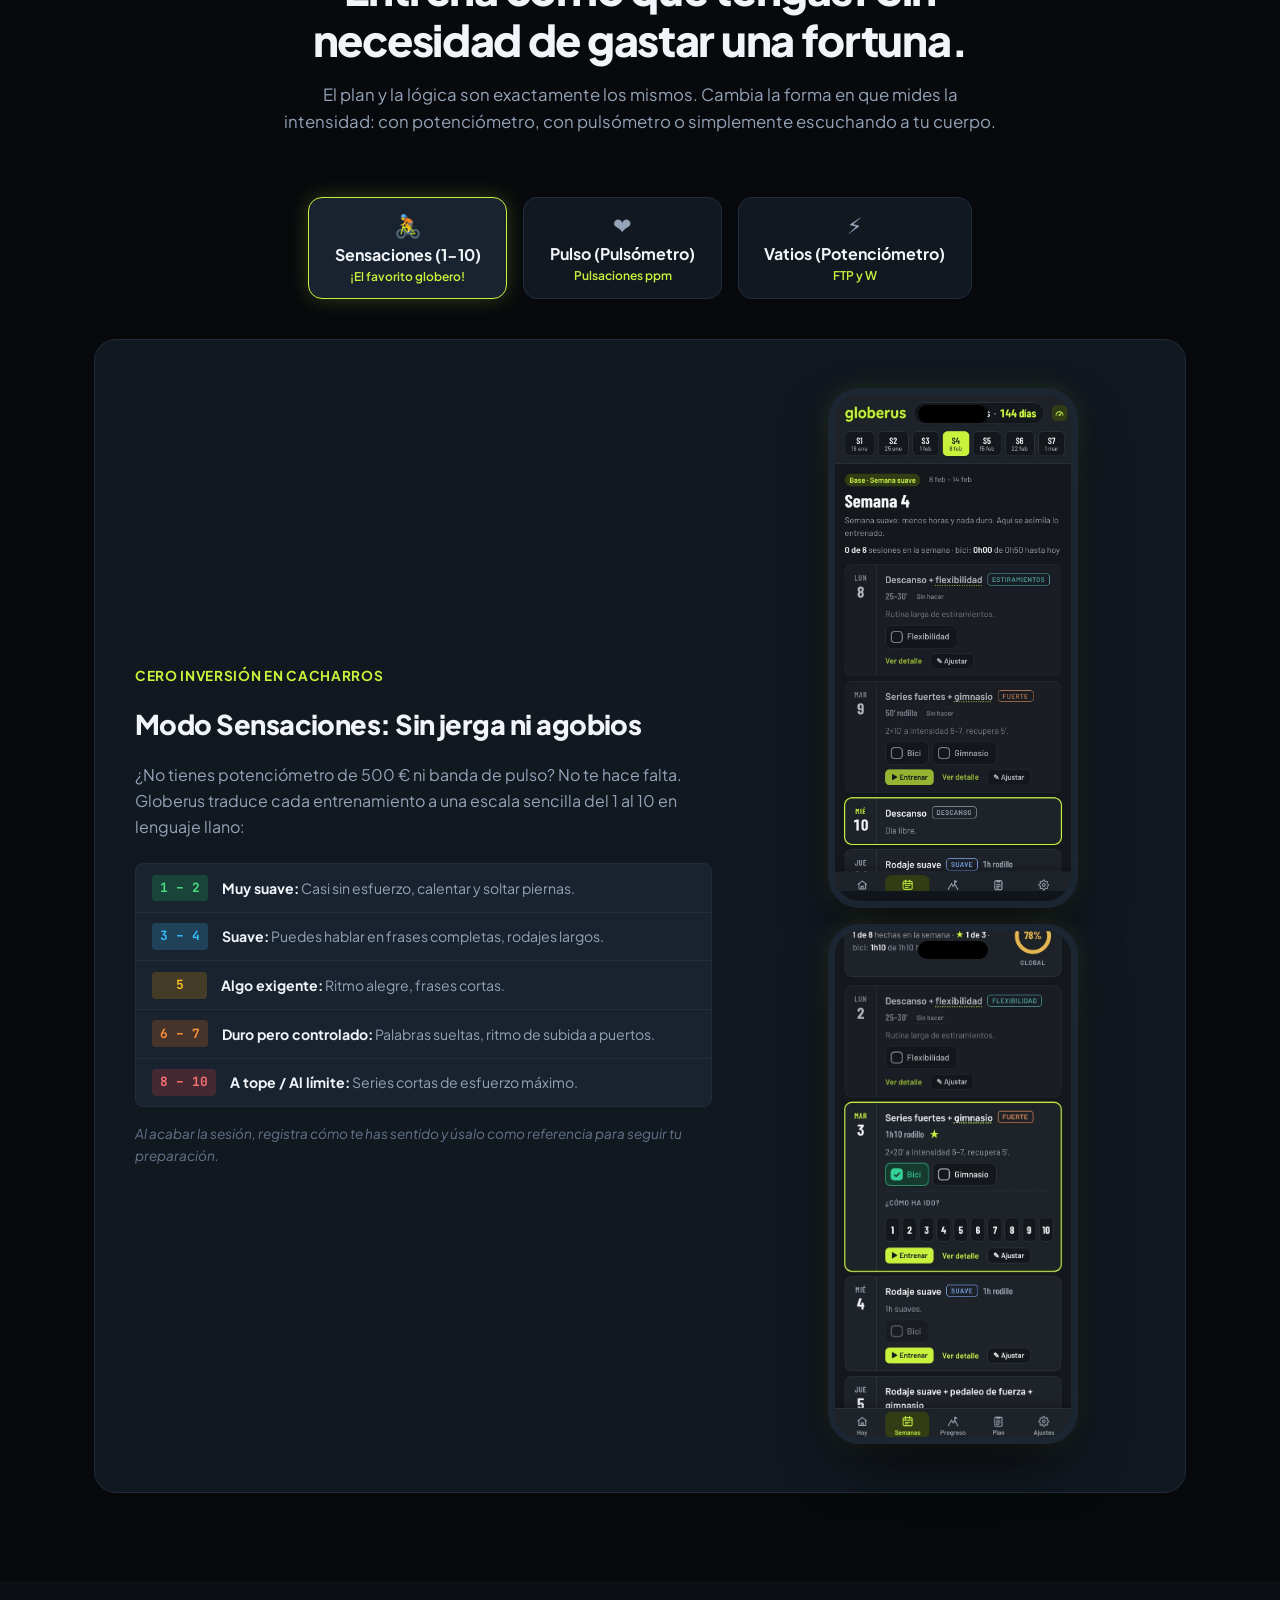
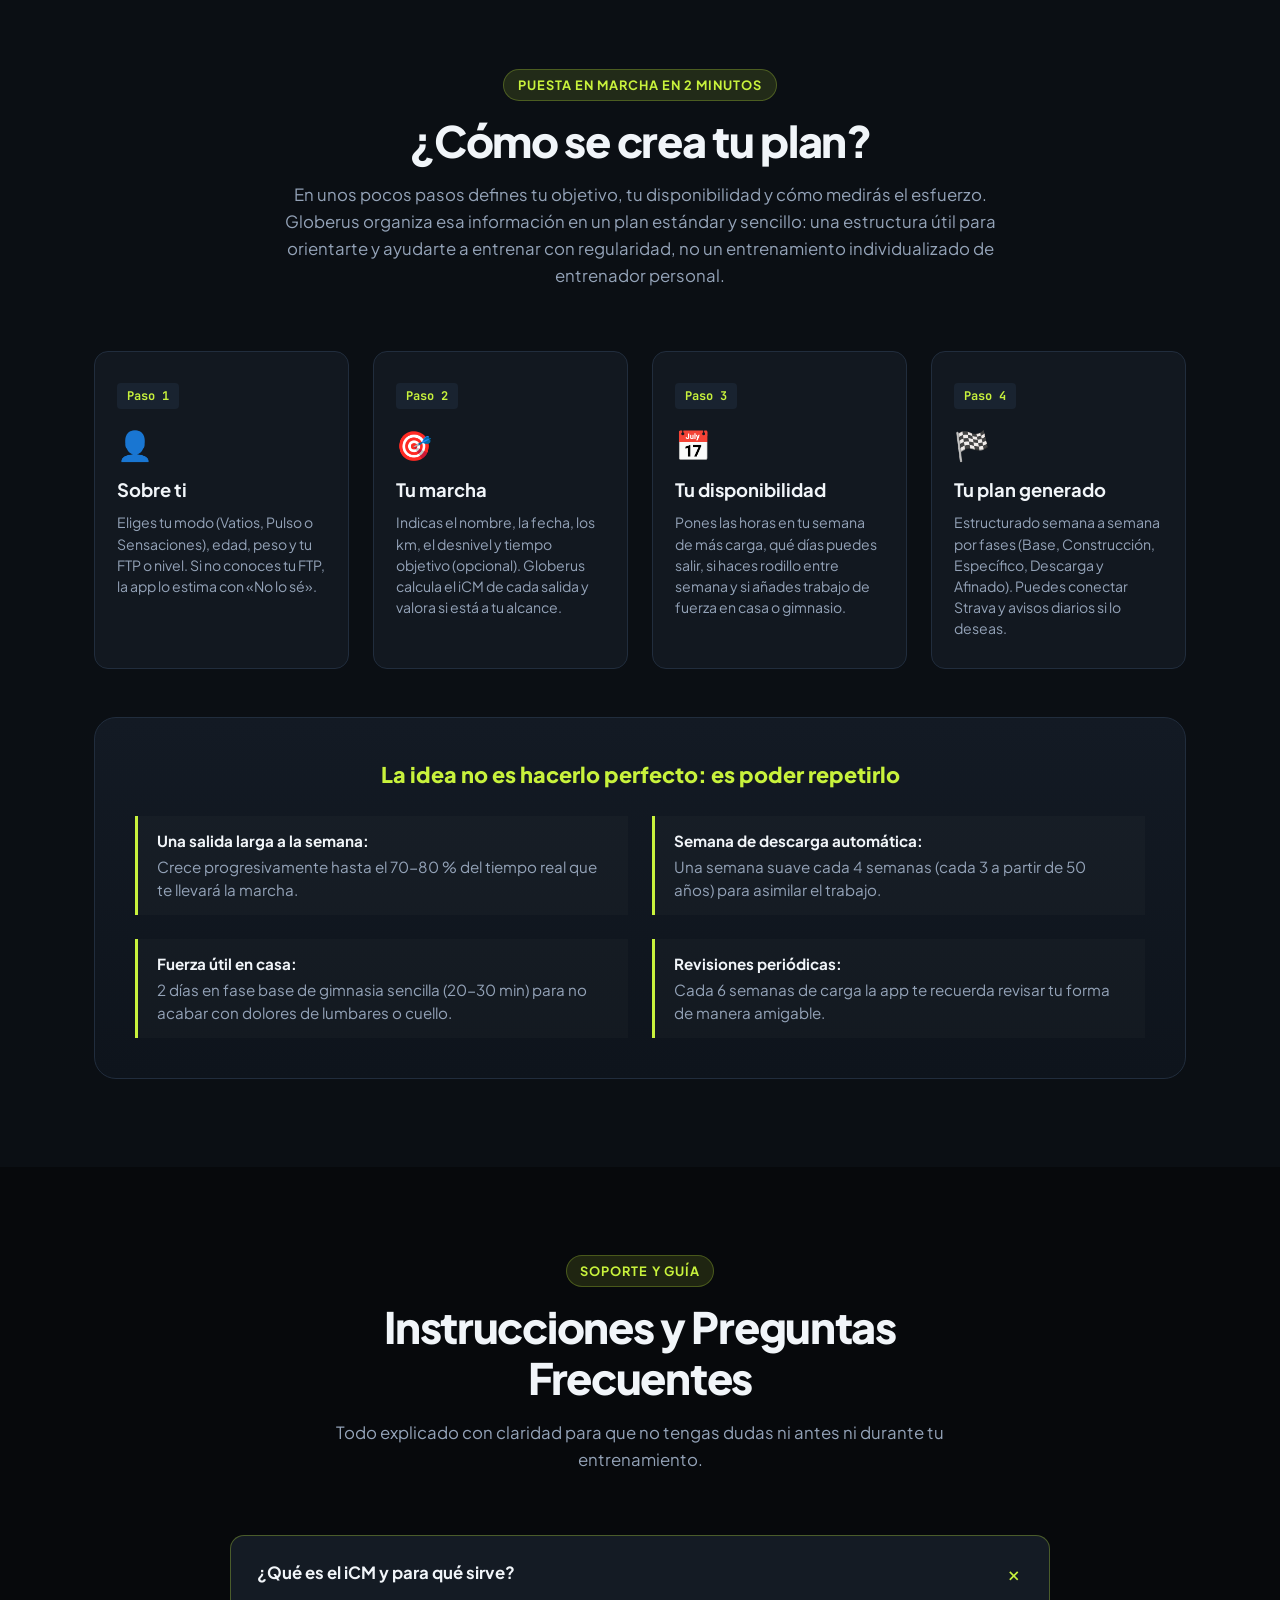
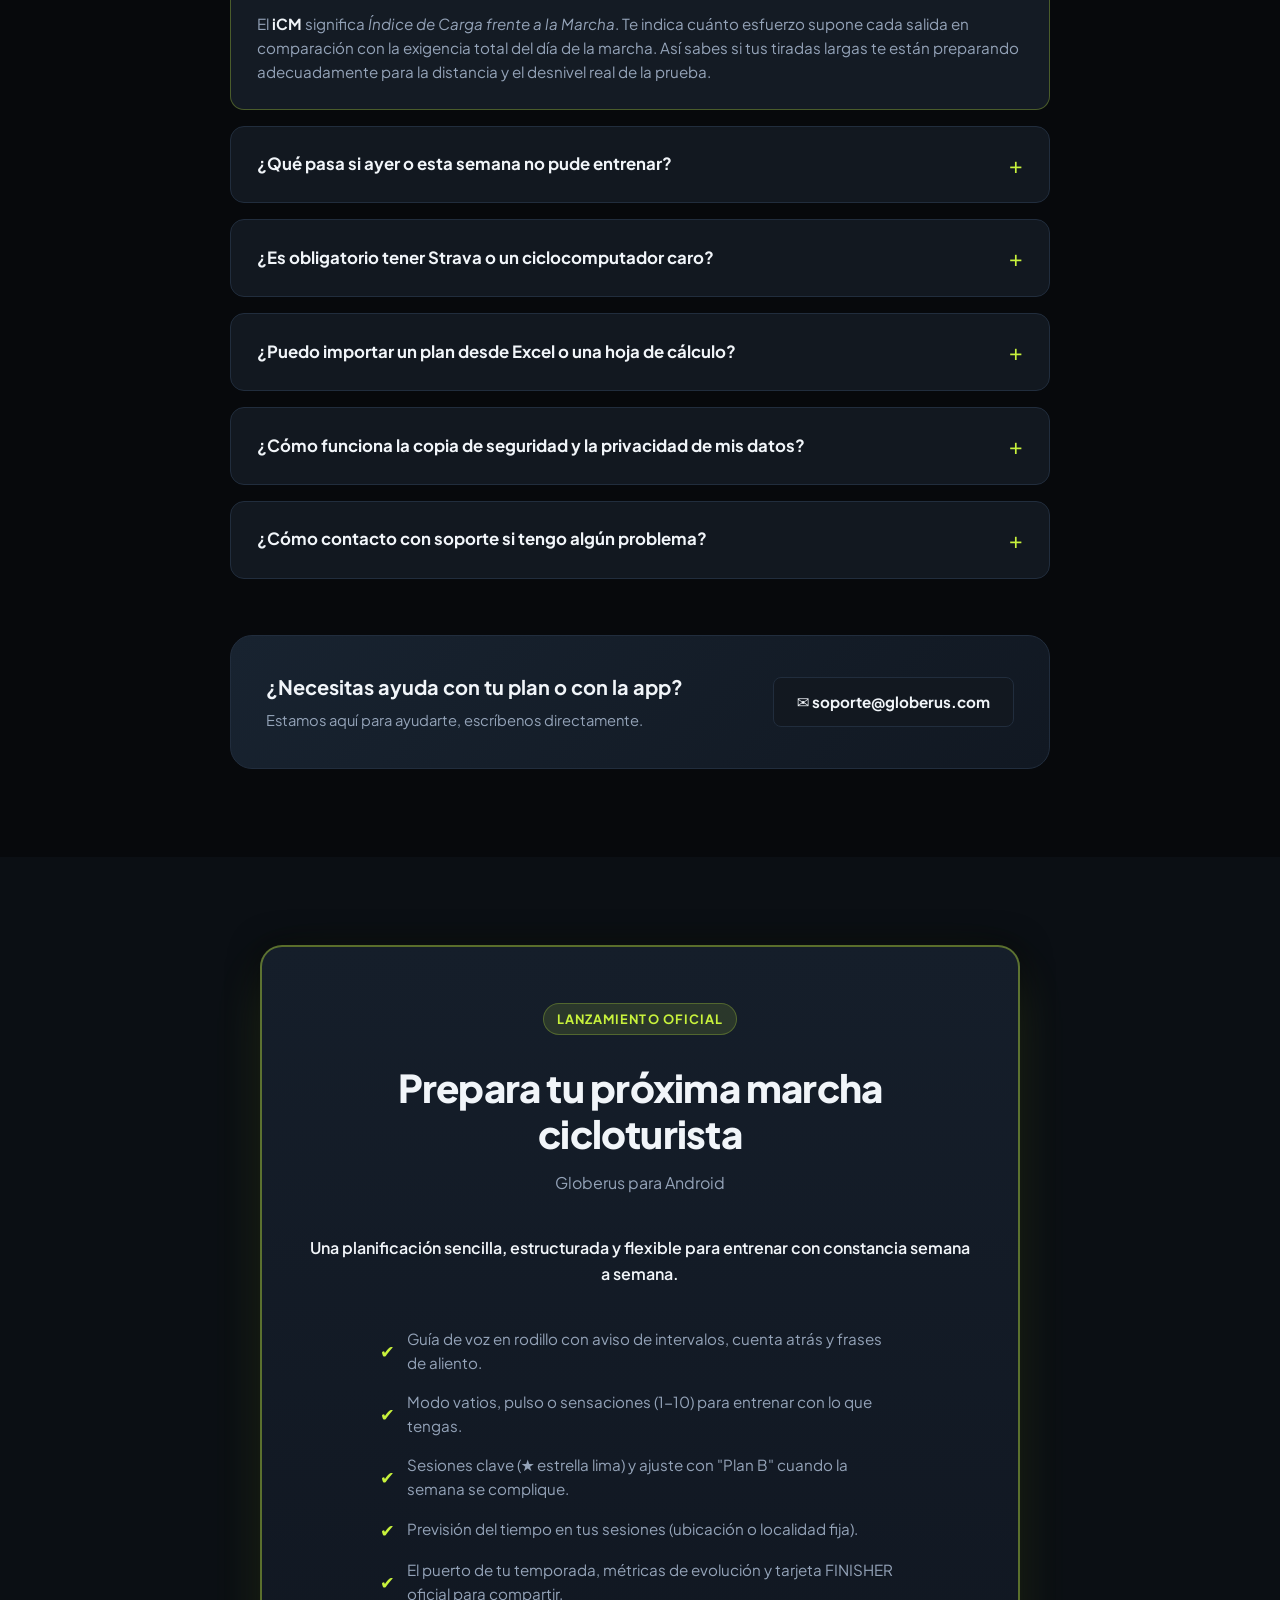
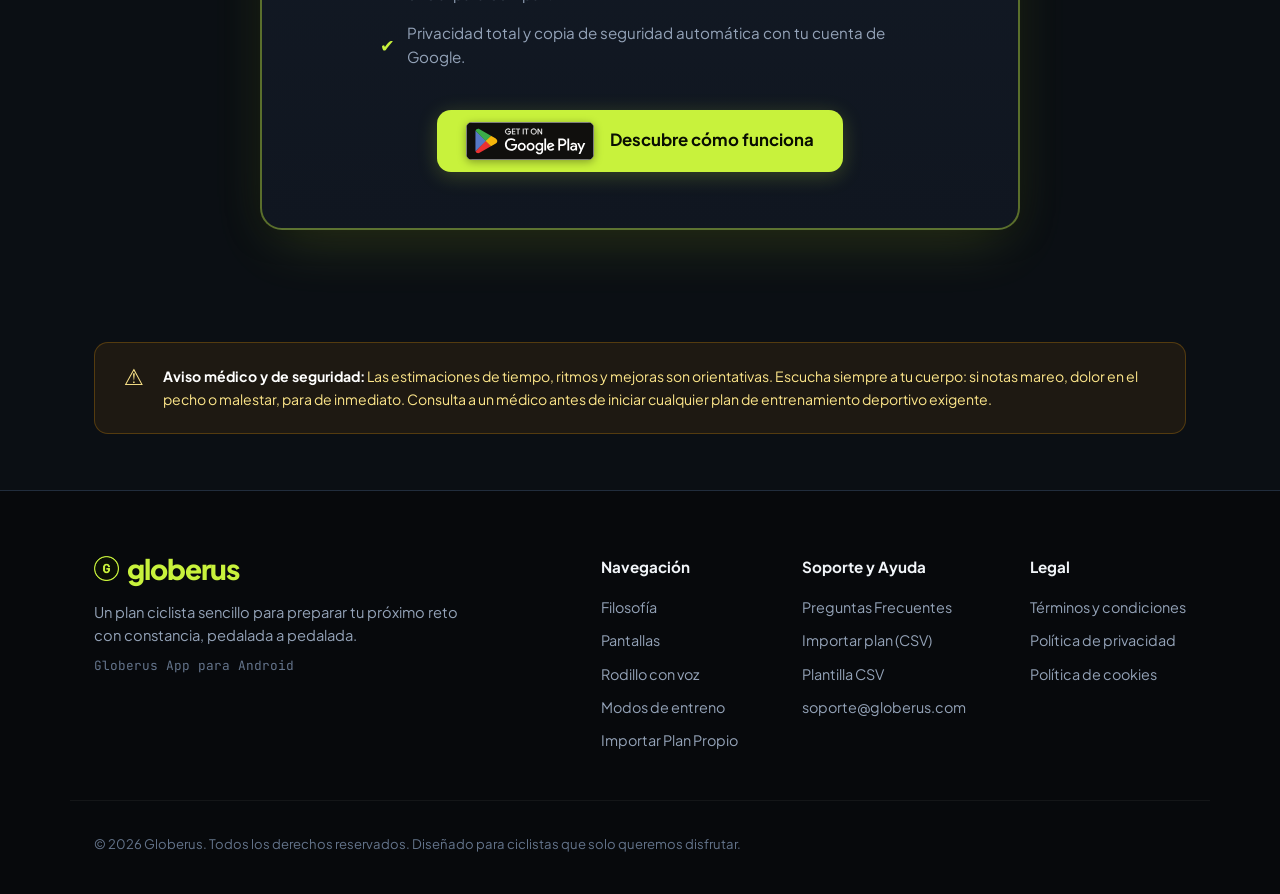
==== commit 1c5c108a: "Add files via upload" ====
--- a/index.html
+++ b/index.html
@@ -76,8 +76,8 @@
           <span>Para carretera o <strong>rodillo</strong></span>
         </div>
         <div class="perk-item">
-          <svg class="perk-strava" viewBox="0 0 24 24" fill="currentColor" role="img" aria-label="Strava"><path d="M15.387 17.944l-2.089-4.116h-3.065L15.387 24l5.15-10.172h-3.066m-7.008-5.599l2.836 5.598h4.172L10.463 0l-7 13.828h4.169"/></svg>
-          <span>Conecta Strava: <strong>tus salidas se marcan solas</strong></span>
+          <svg viewBox="0 0 20 20" fill="currentColor"><path fill-rule="evenodd" d="M16.707 5.293a1 1 0 010 1.414l-8 8a1 1 0 01-1.414 0l-4-4a1 1 0 011.414-1.414L8 12.586l7.293-7.293a1 1 0 011.414 0z" clip-rule="evenodd"/></svg>
+          <span>Conecta <span class="strava-word">Strava</span>: <strong>tus salidas se marcan solas</strong></span>
         </div>
       </div>
 
--- a/styles.css
+++ b/styles.css
@@ -357,6 +357,11 @@
   width: 17px;
   height: 17px;
   color: var(--lime);
+}
+
+.strava-word {
+  color: #FC4C02;
+  font-weight: 700;
 }
 
 .perk-item strong {
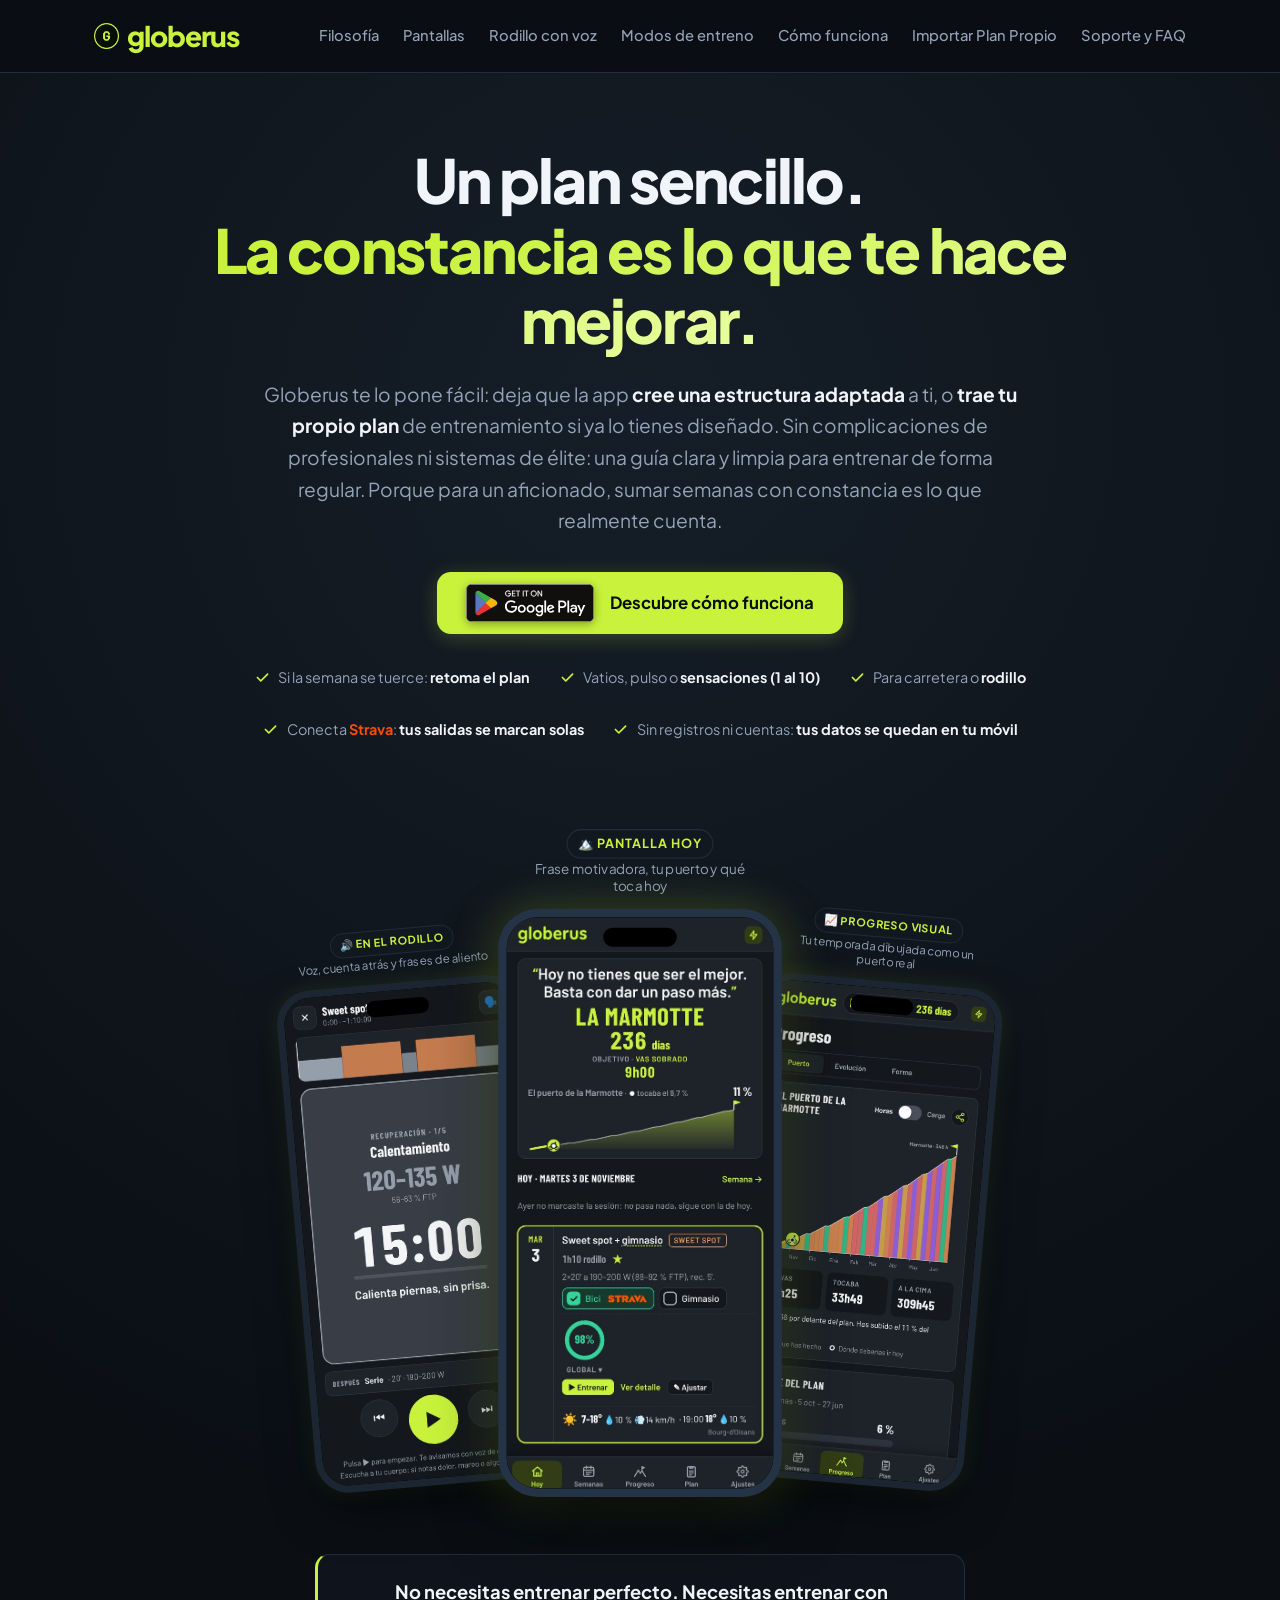
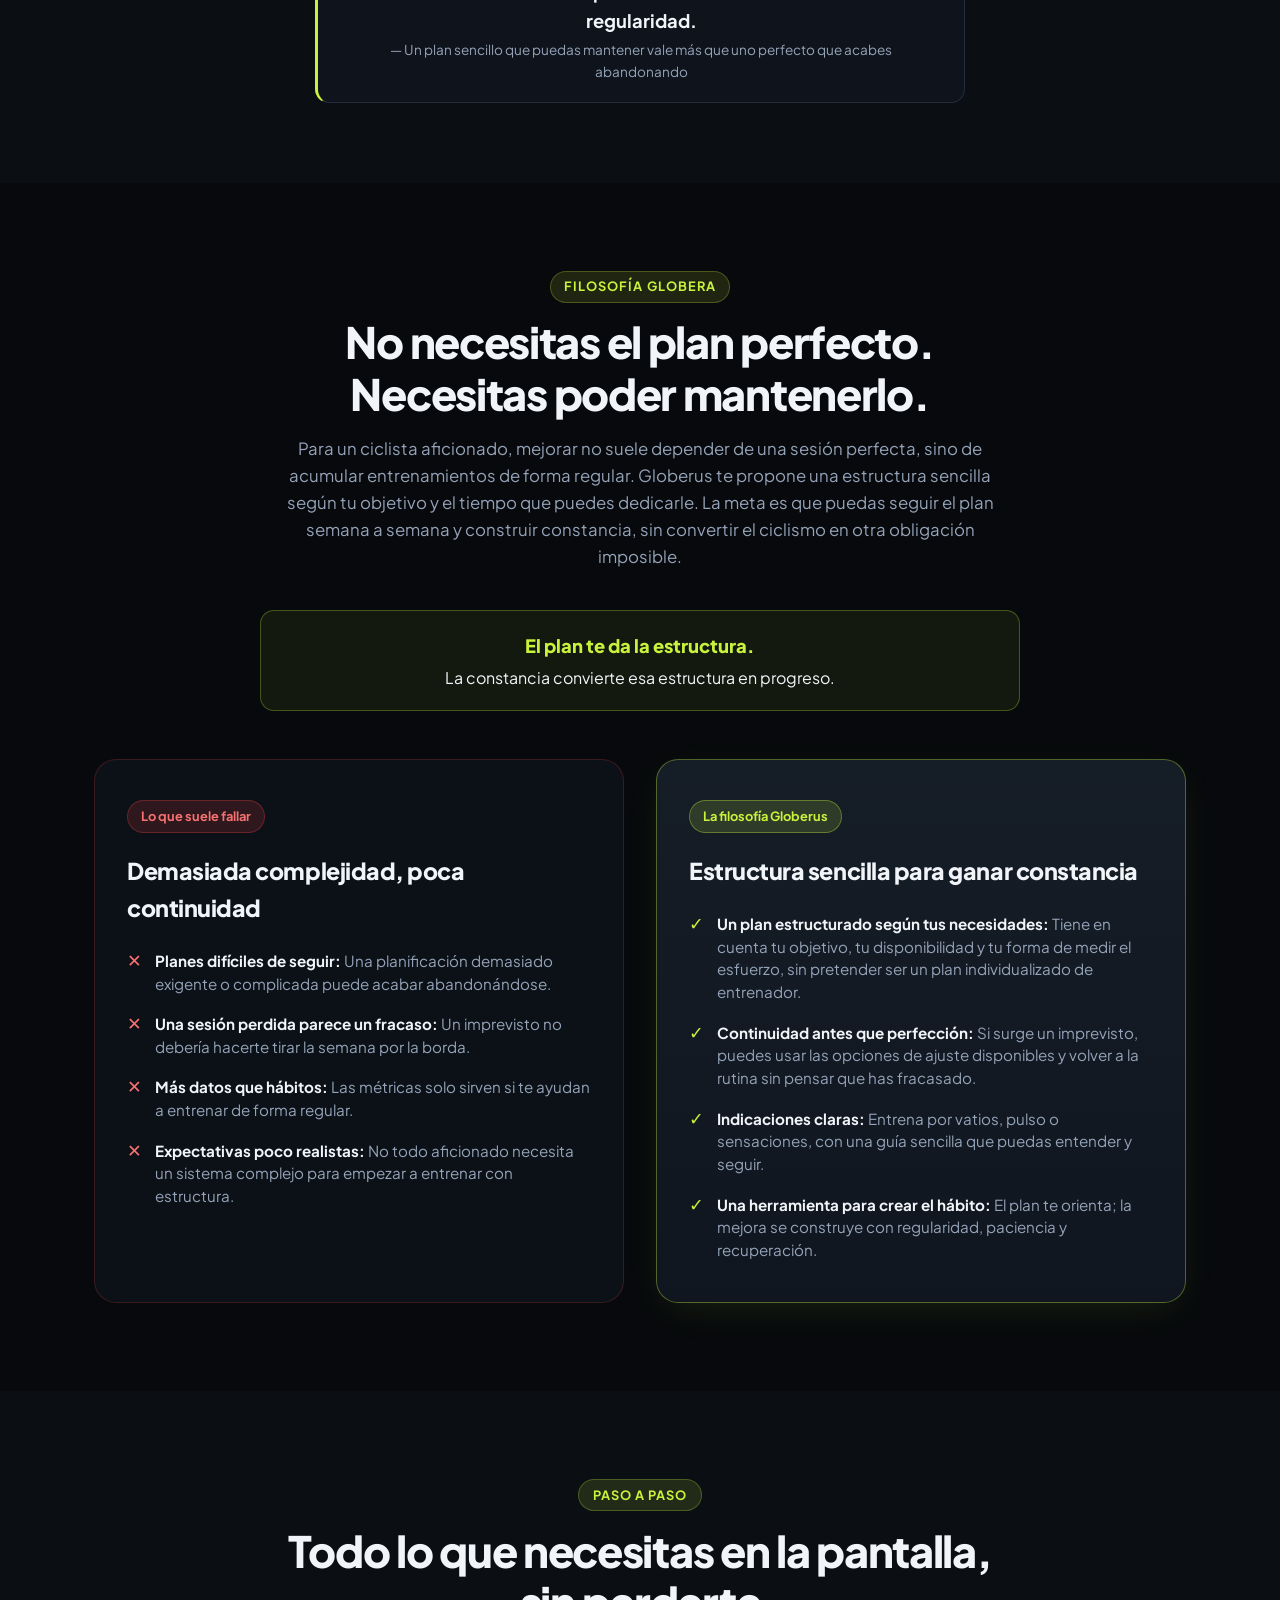
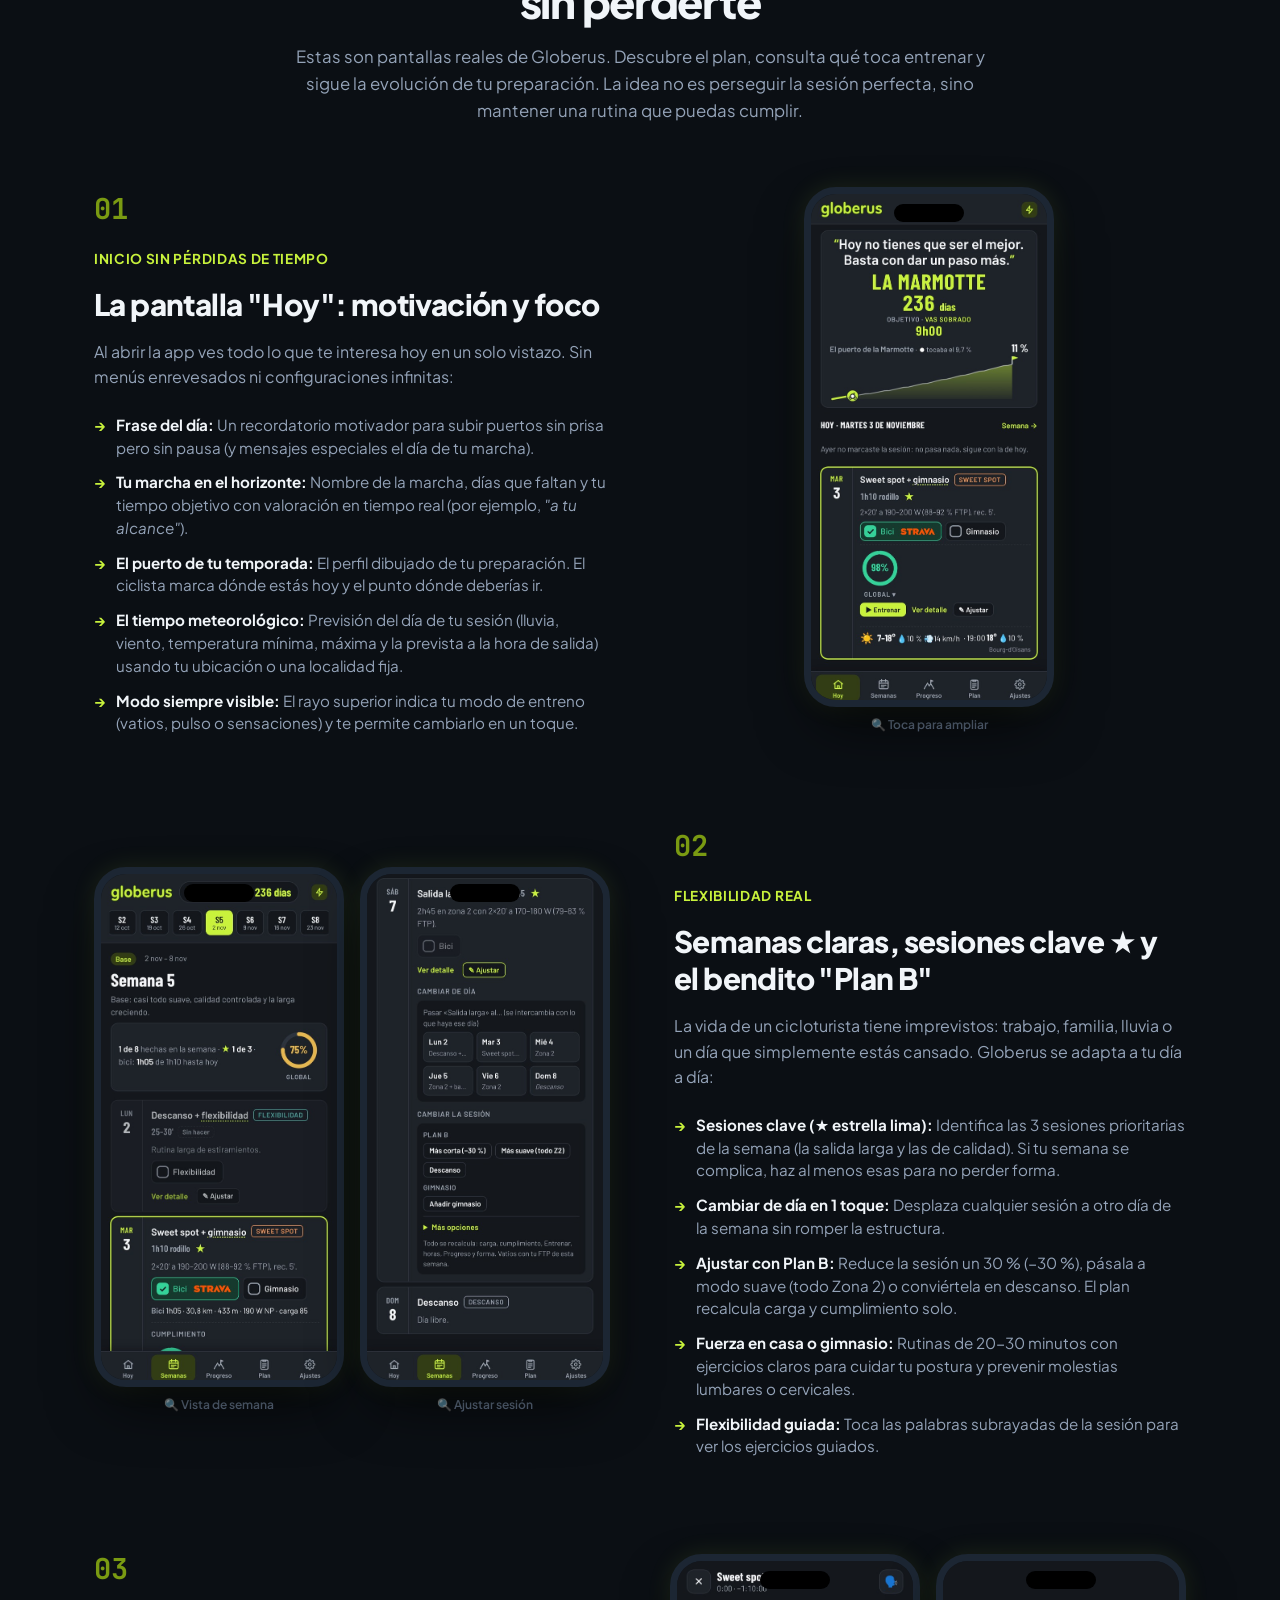
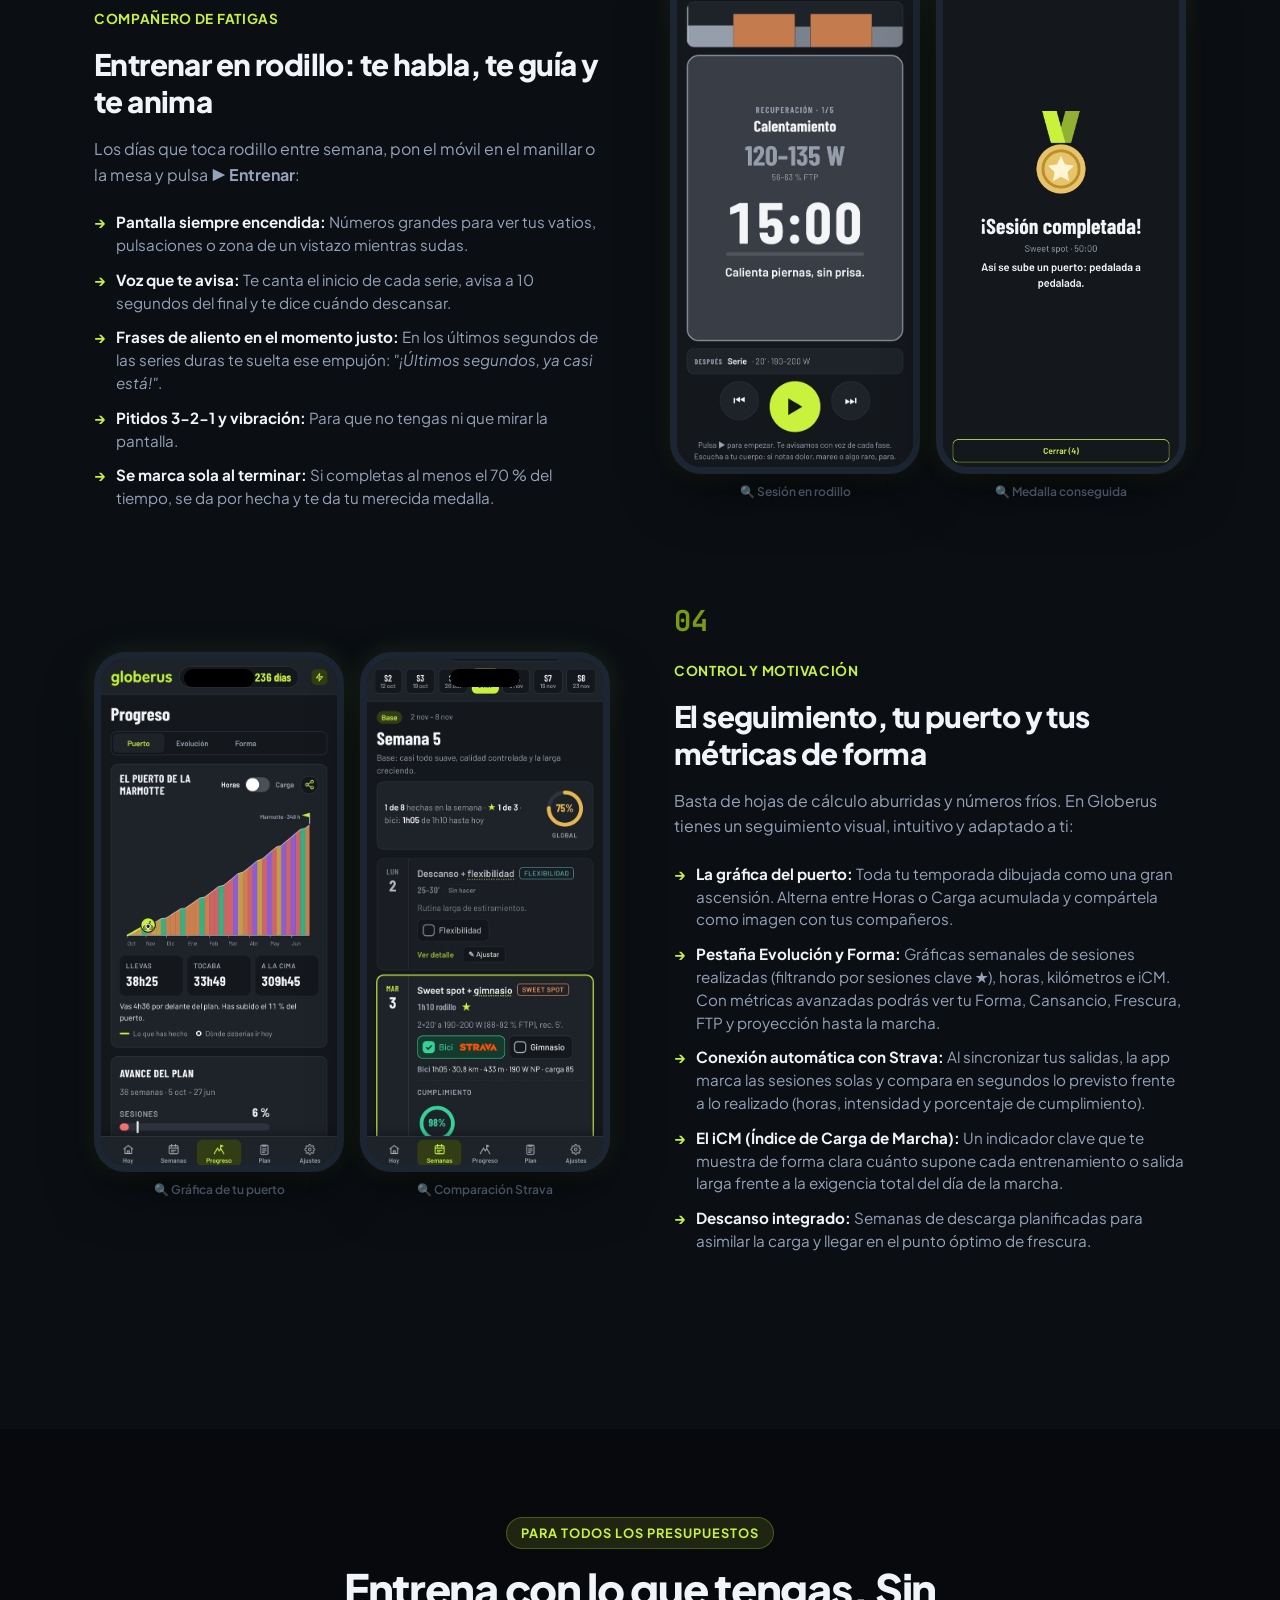
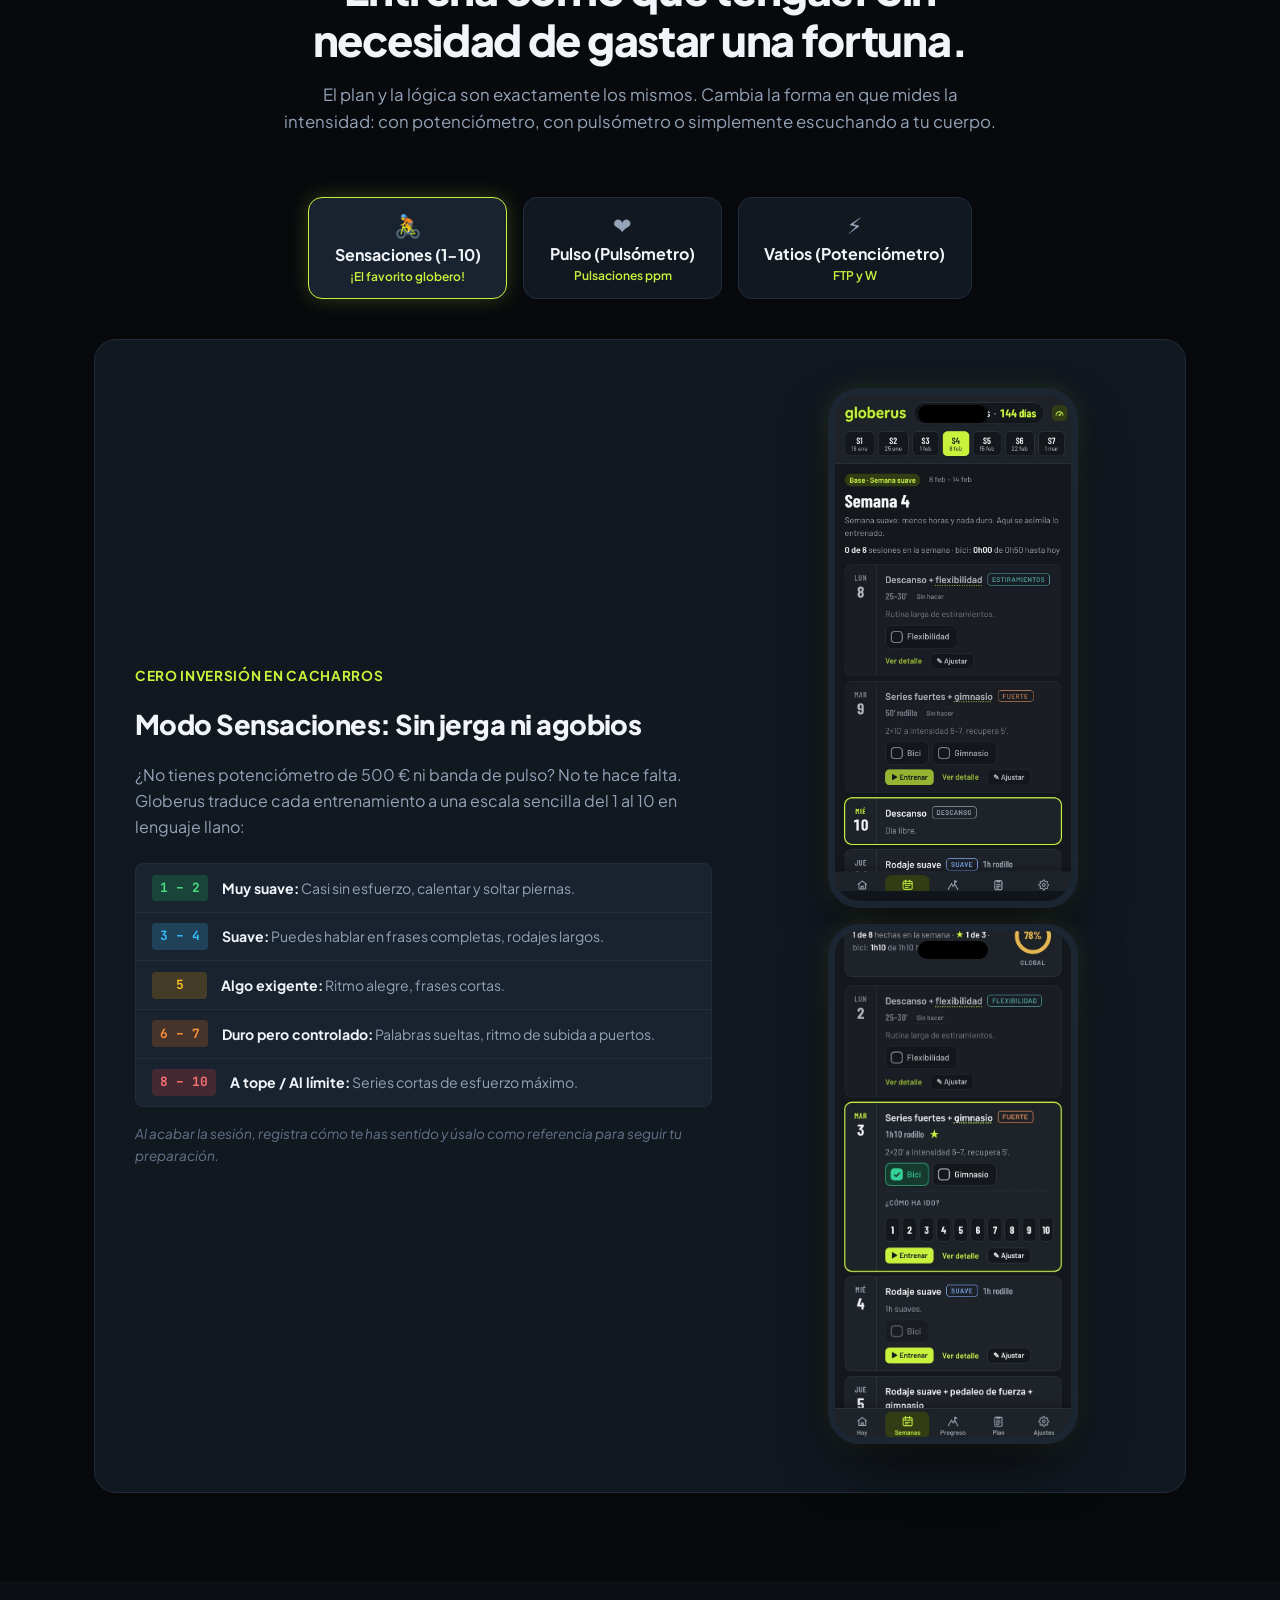
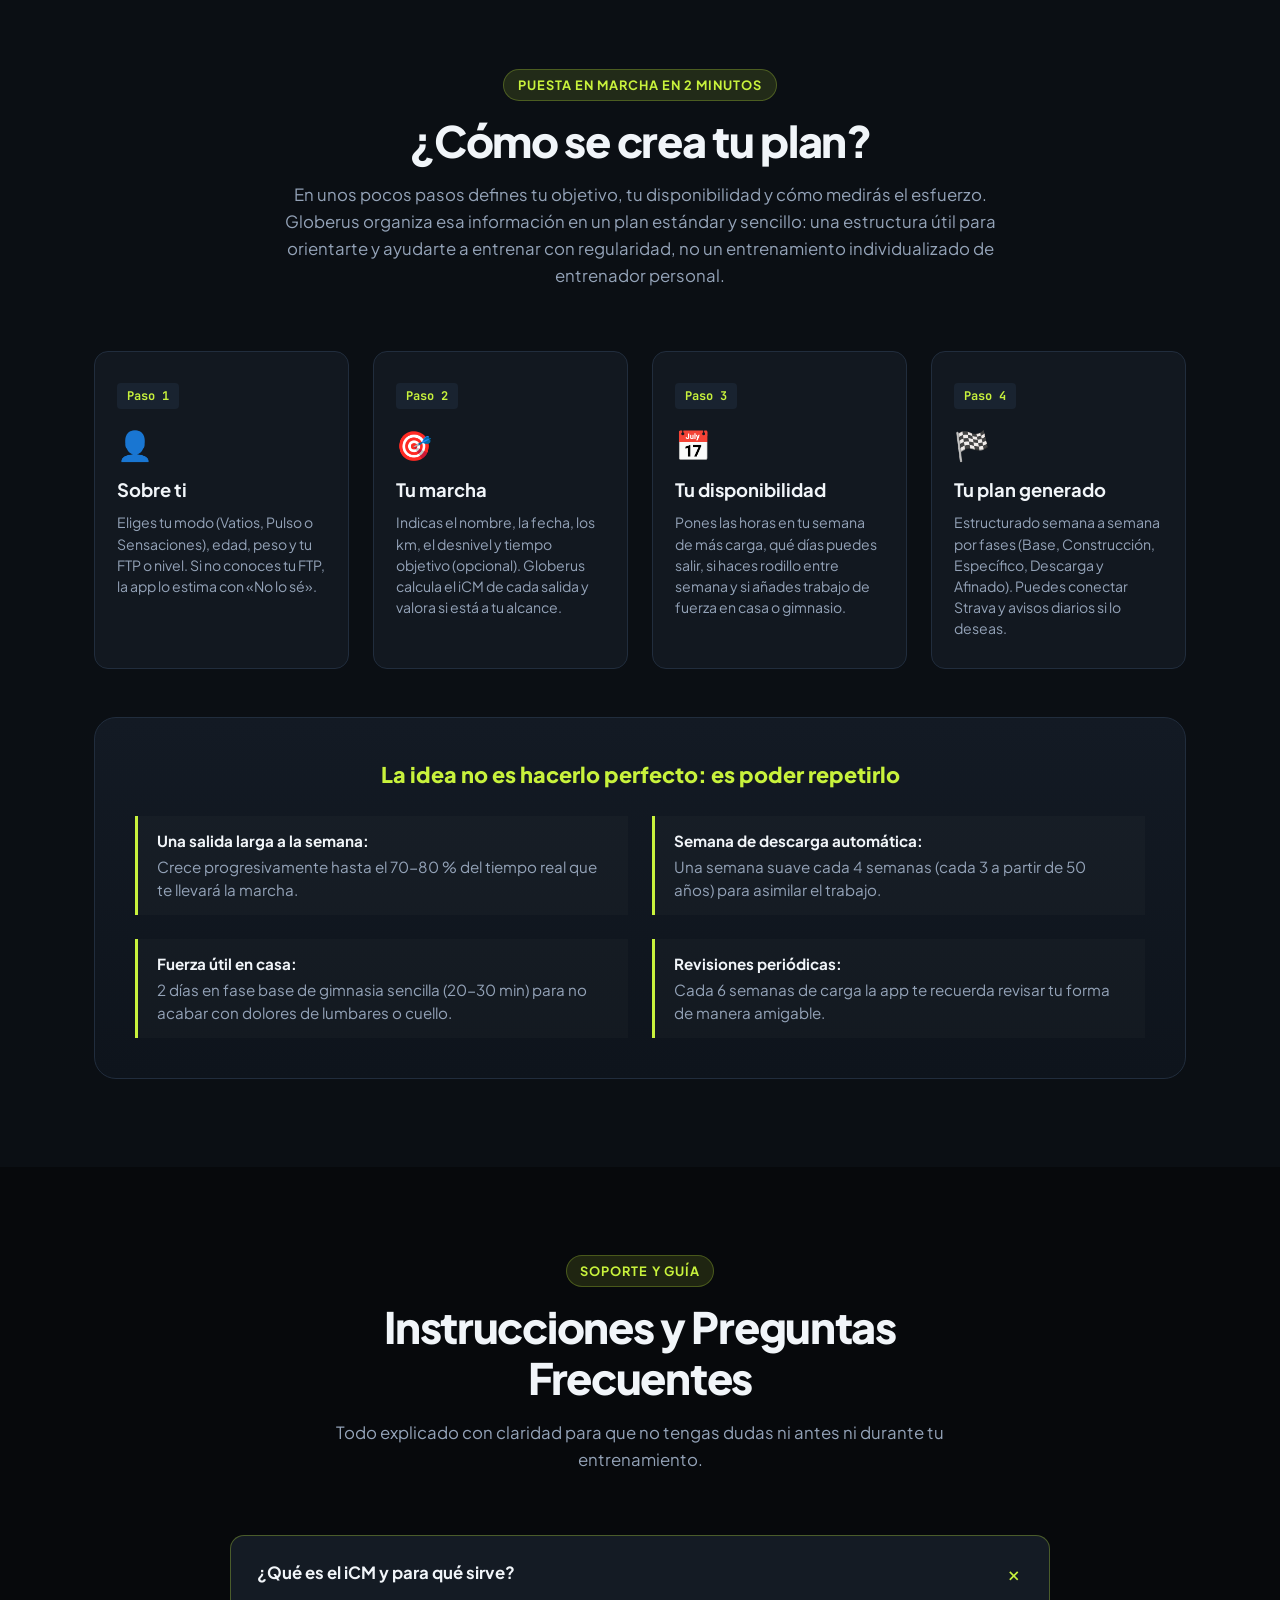
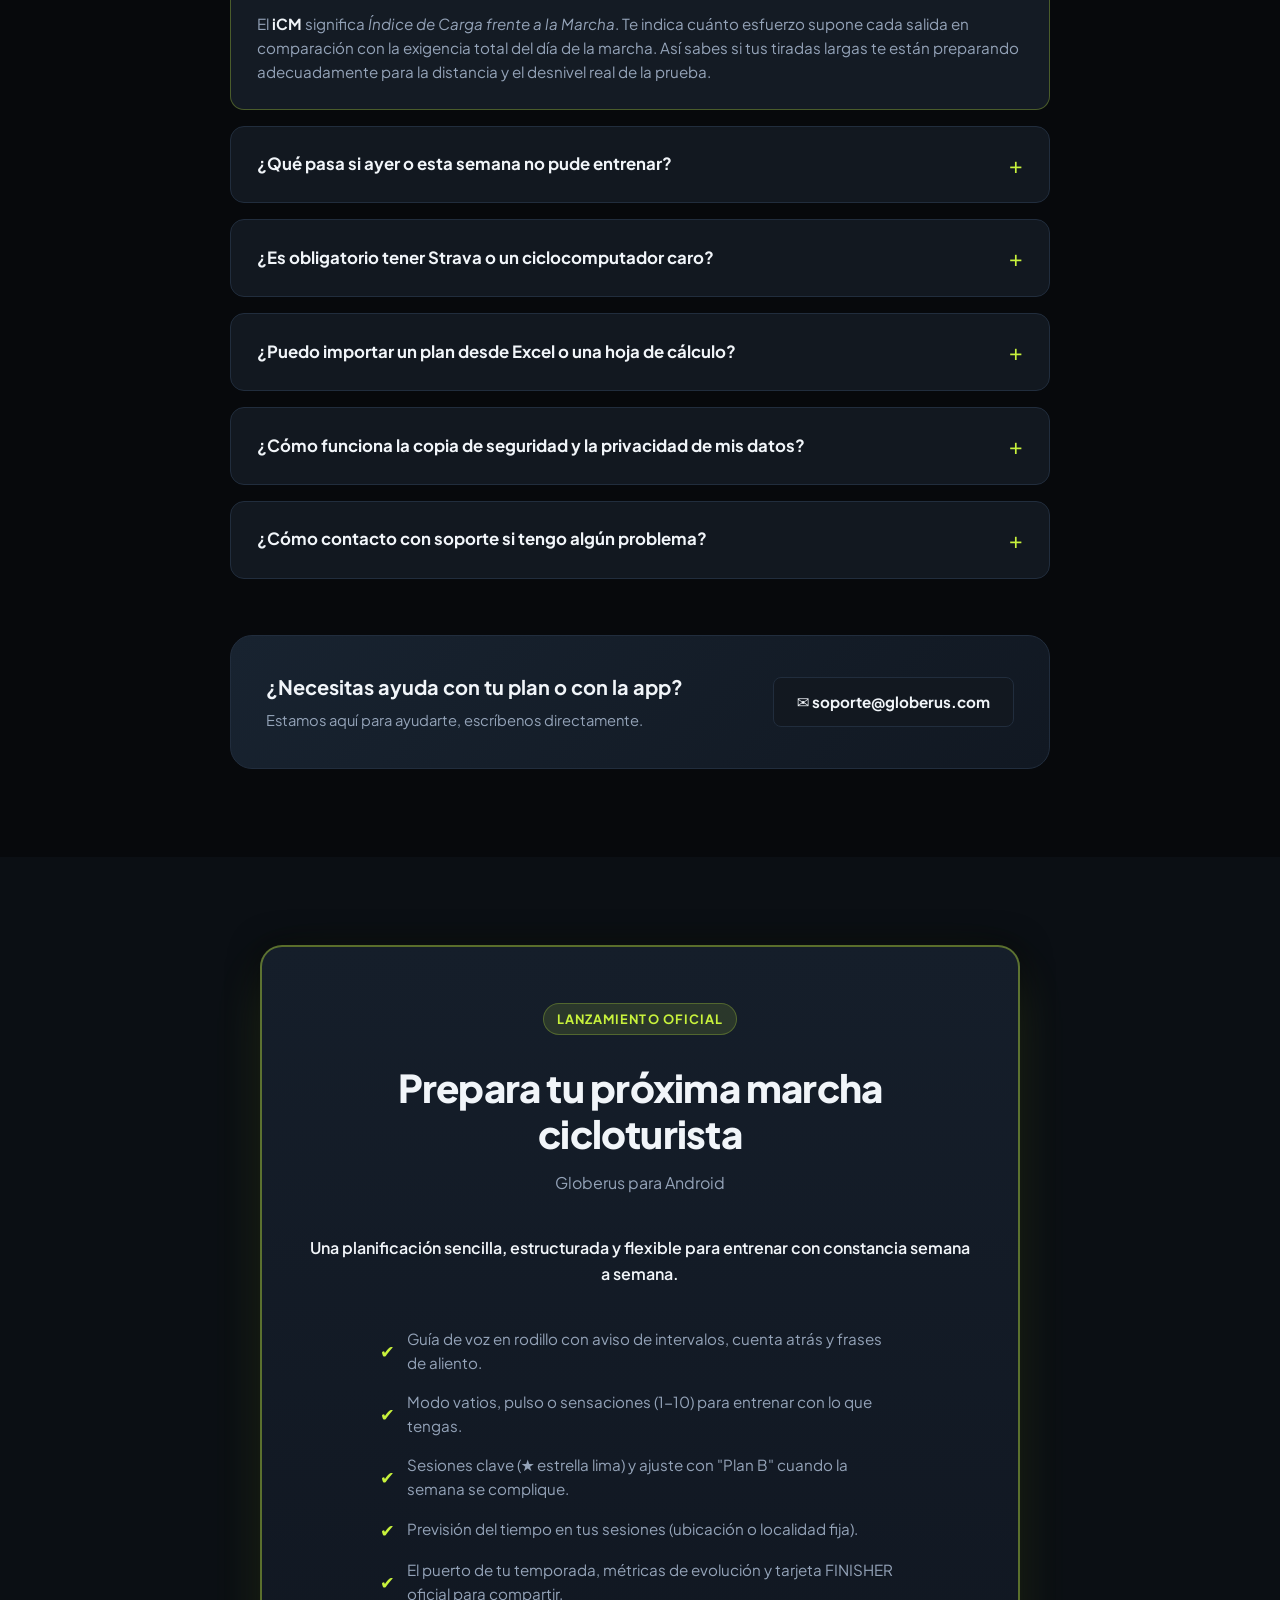
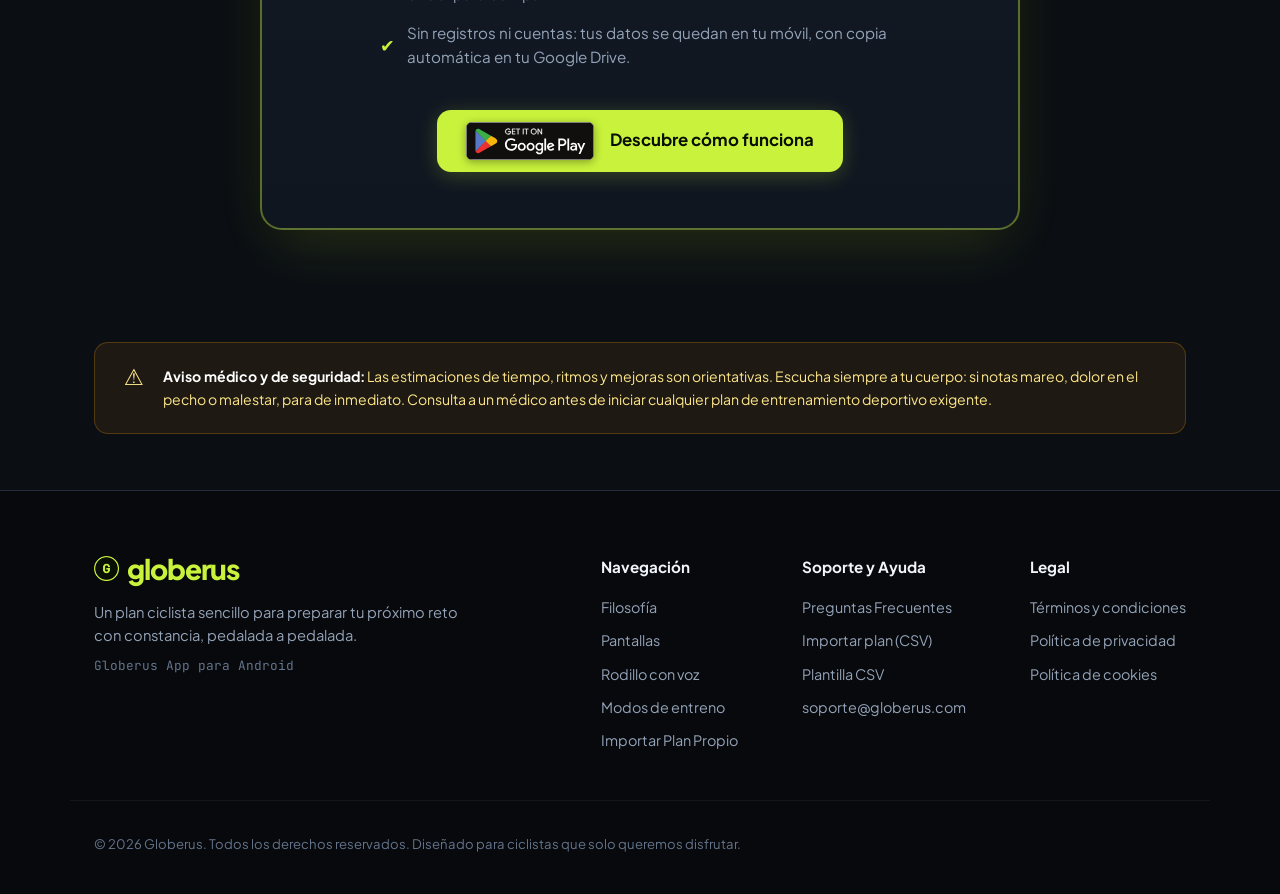
==== commit 9ea7879f: "Add files via upload" ====
--- a/index.html
+++ b/index.html
@@ -78,6 +78,10 @@
         <div class="perk-item">
           <svg viewBox="0 0 20 20" fill="currentColor"><path fill-rule="evenodd" d="M16.707 5.293a1 1 0 010 1.414l-8 8a1 1 0 01-1.414 0l-4-4a1 1 0 011.414-1.414L8 12.586l7.293-7.293a1 1 0 011.414 0z" clip-rule="evenodd"/></svg>
           <span>Conecta <span class="strava-word">Strava</span>: <strong>tus salidas se marcan solas</strong></span>
+        </div>
+        <div class="perk-item">
+          <svg viewBox="0 0 20 20" fill="currentColor"><path fill-rule="evenodd" d="M16.707 5.293a1 1 0 010 1.414l-8 8a1 1 0 01-1.414 0l-4-4a1 1 0 011.414-1.414L8 12.586l7.293-7.293a1 1 0 011.414 0z" clip-rule="evenodd"/></svg>
+          <span>Sin registros ni cuentas: <strong>tus datos se quedan en tu móvil</strong></span>
         </div>
       </div>
 
@@ -685,7 +689,7 @@
               <li><span>✔</span> Sesiones clave (★ estrella lima) y ajuste con "Plan B" cuando la semana se complique.</li>
               <li><span>✔</span> Previsión del tiempo en tus sesiones (ubicación o localidad fija).</li>
               <li><span>✔</span> El puerto de tu temporada, métricas de evolución y tarjeta FINISHER oficial para compartir.</li>
-              <li><span>✔</span> Privacidad total y copia de seguridad automática con tu cuenta de Google.</li>
+              <li><span>✔</span> Sin registros ni cuentas: tus datos se quedan en tu móvil, con copia automática en tu Google Drive.</li>
             </ul>
 
             <div class="pricing-cta-box">
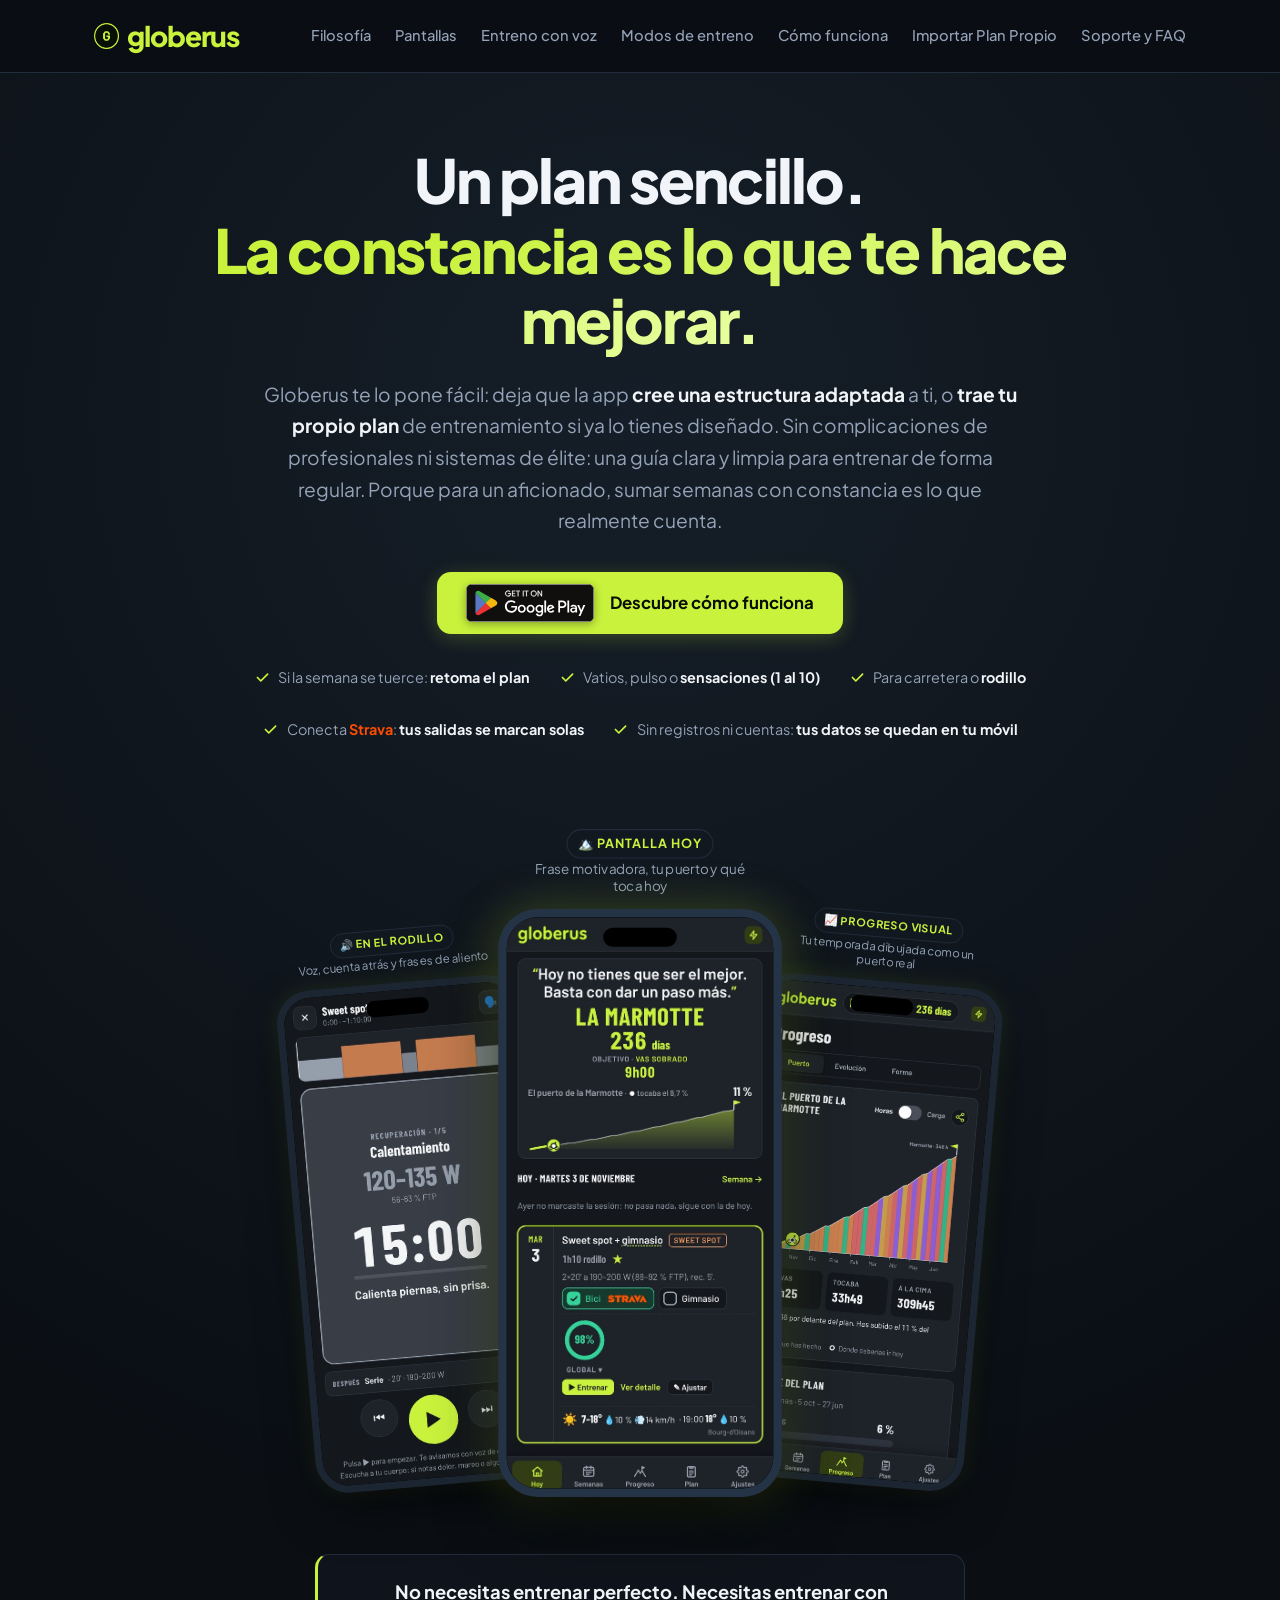
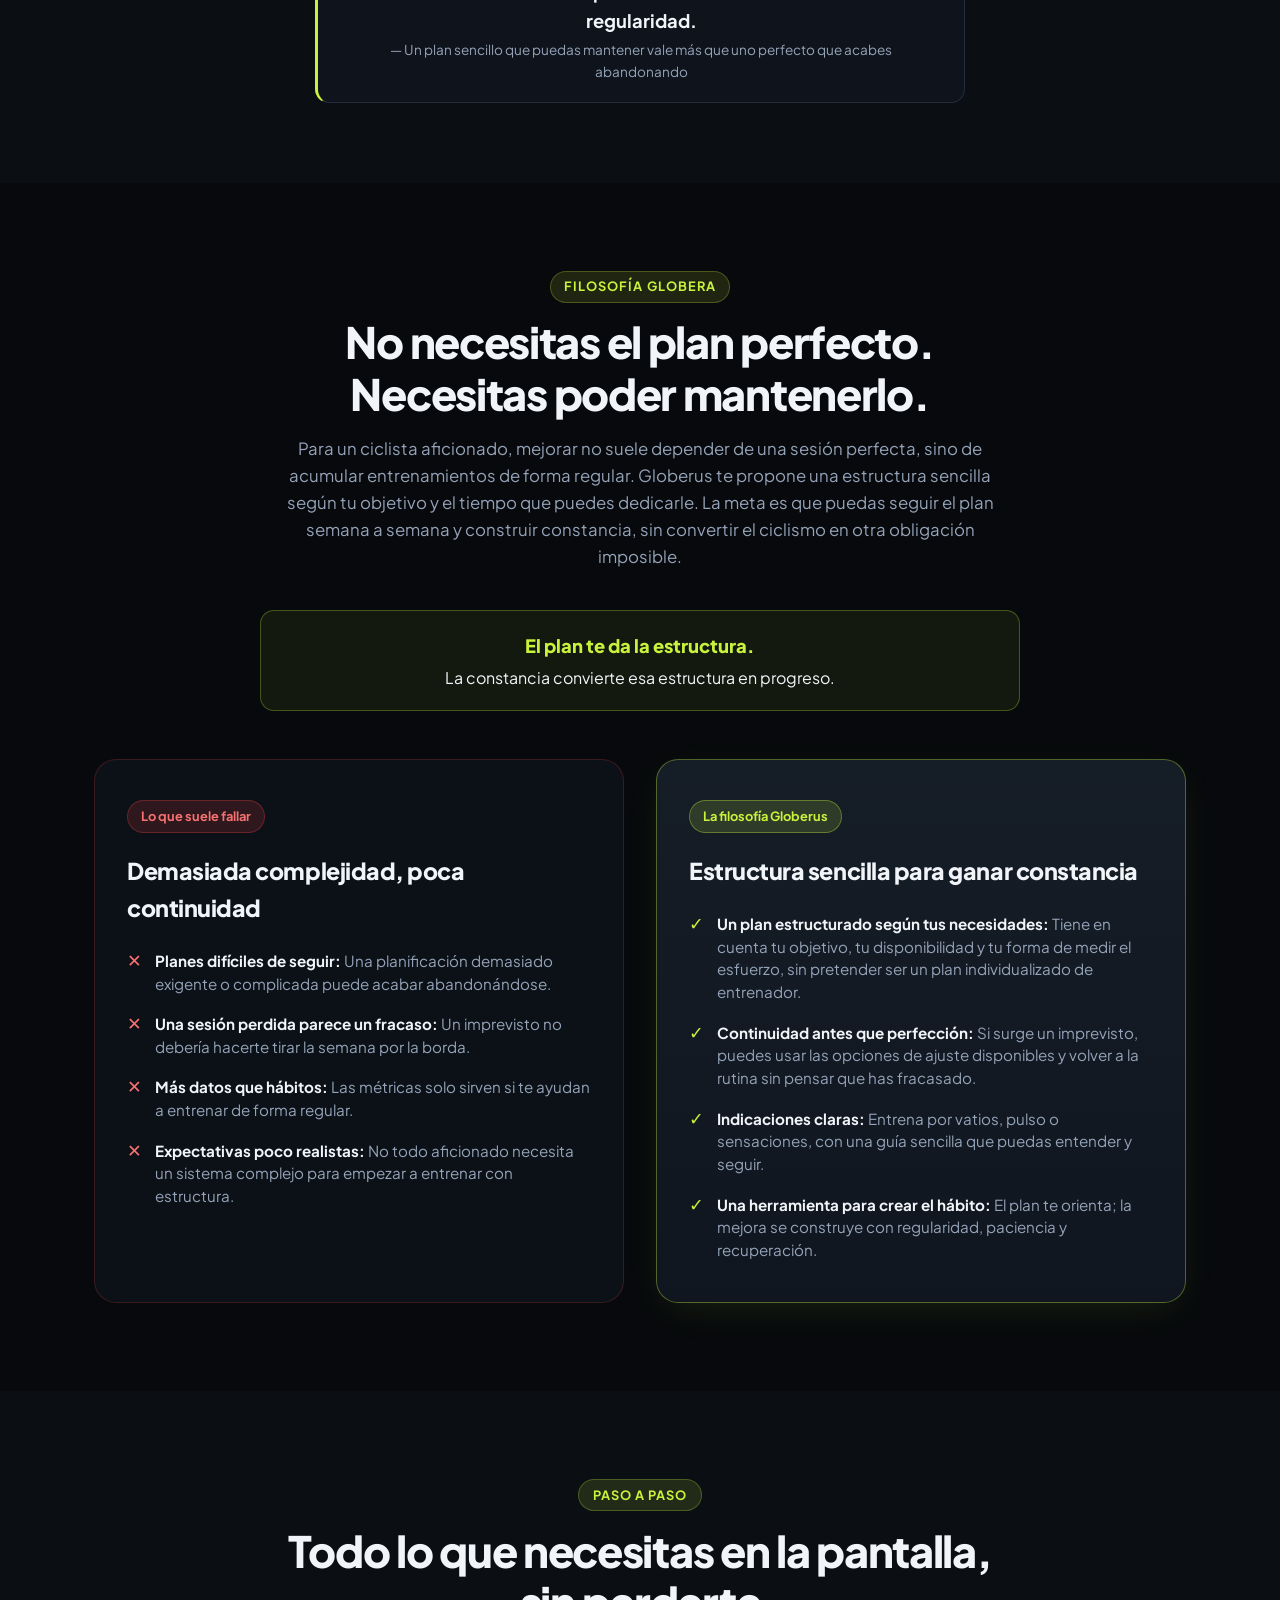
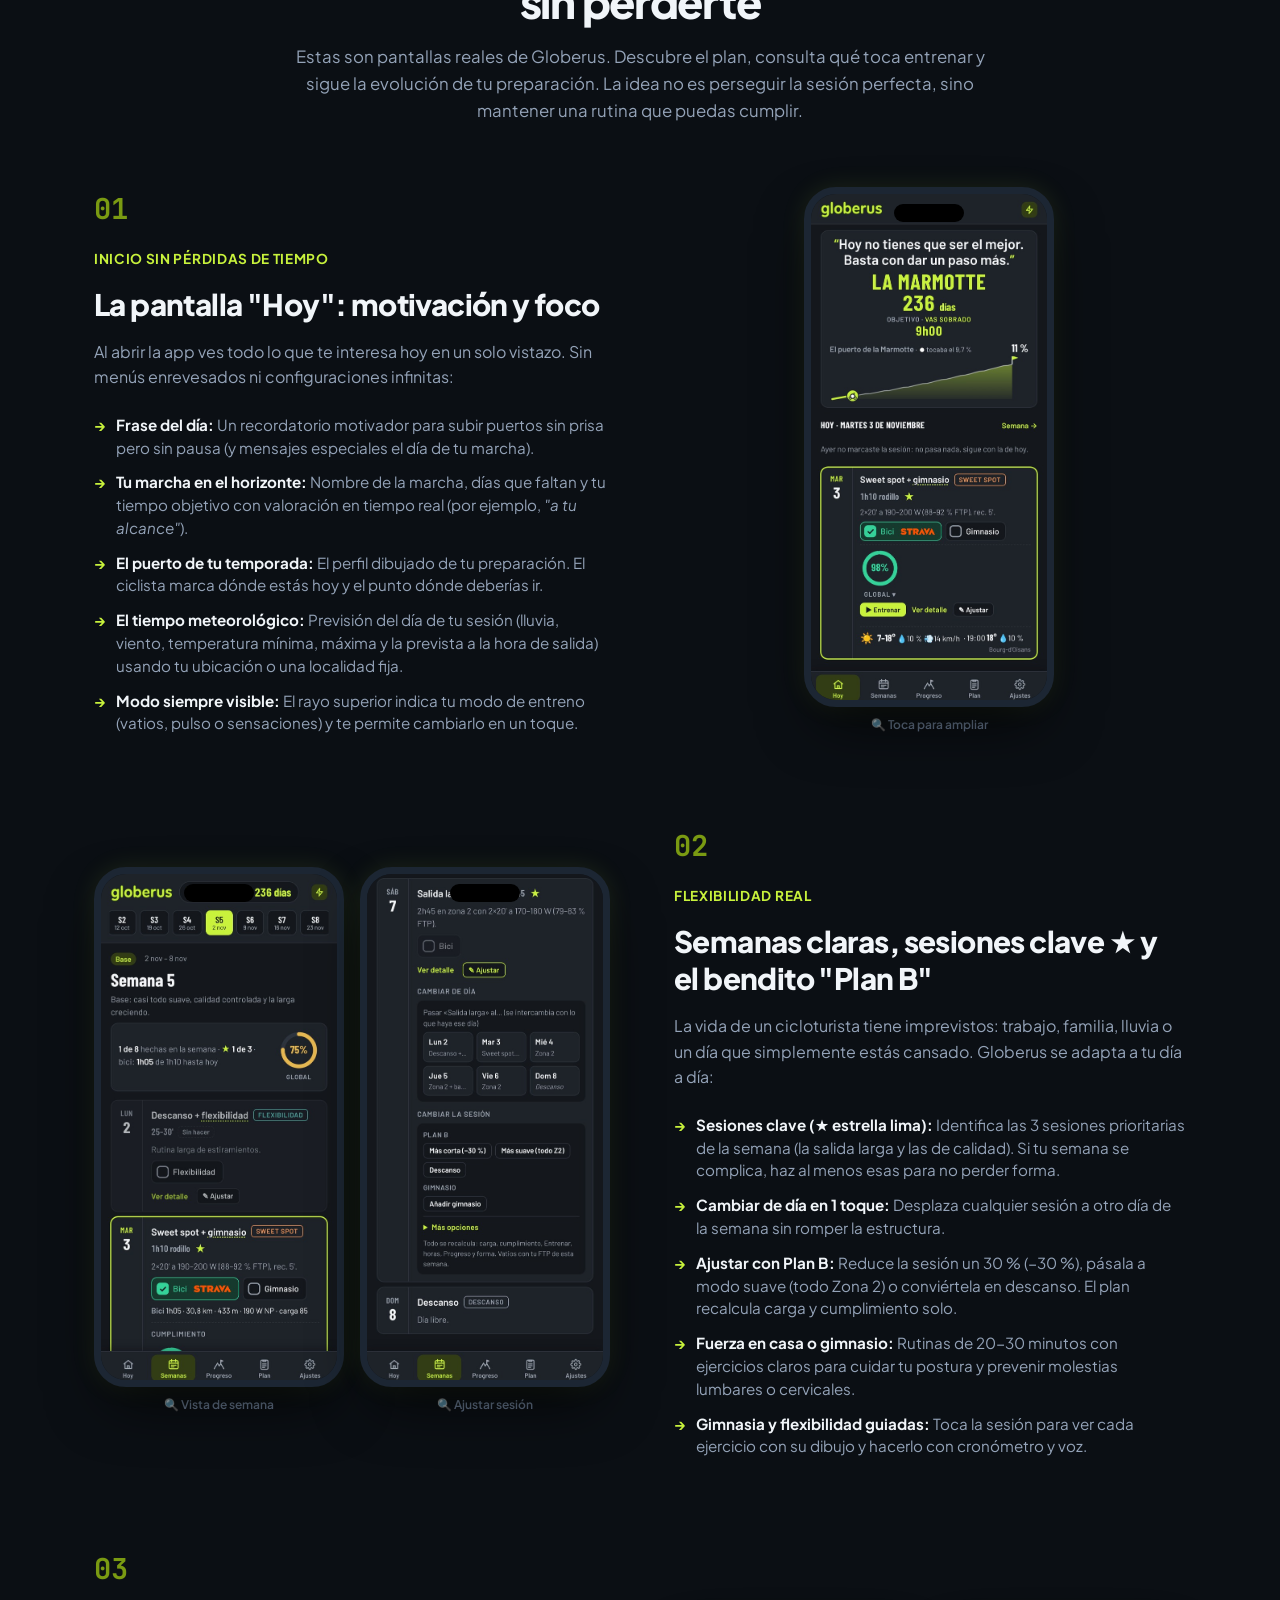
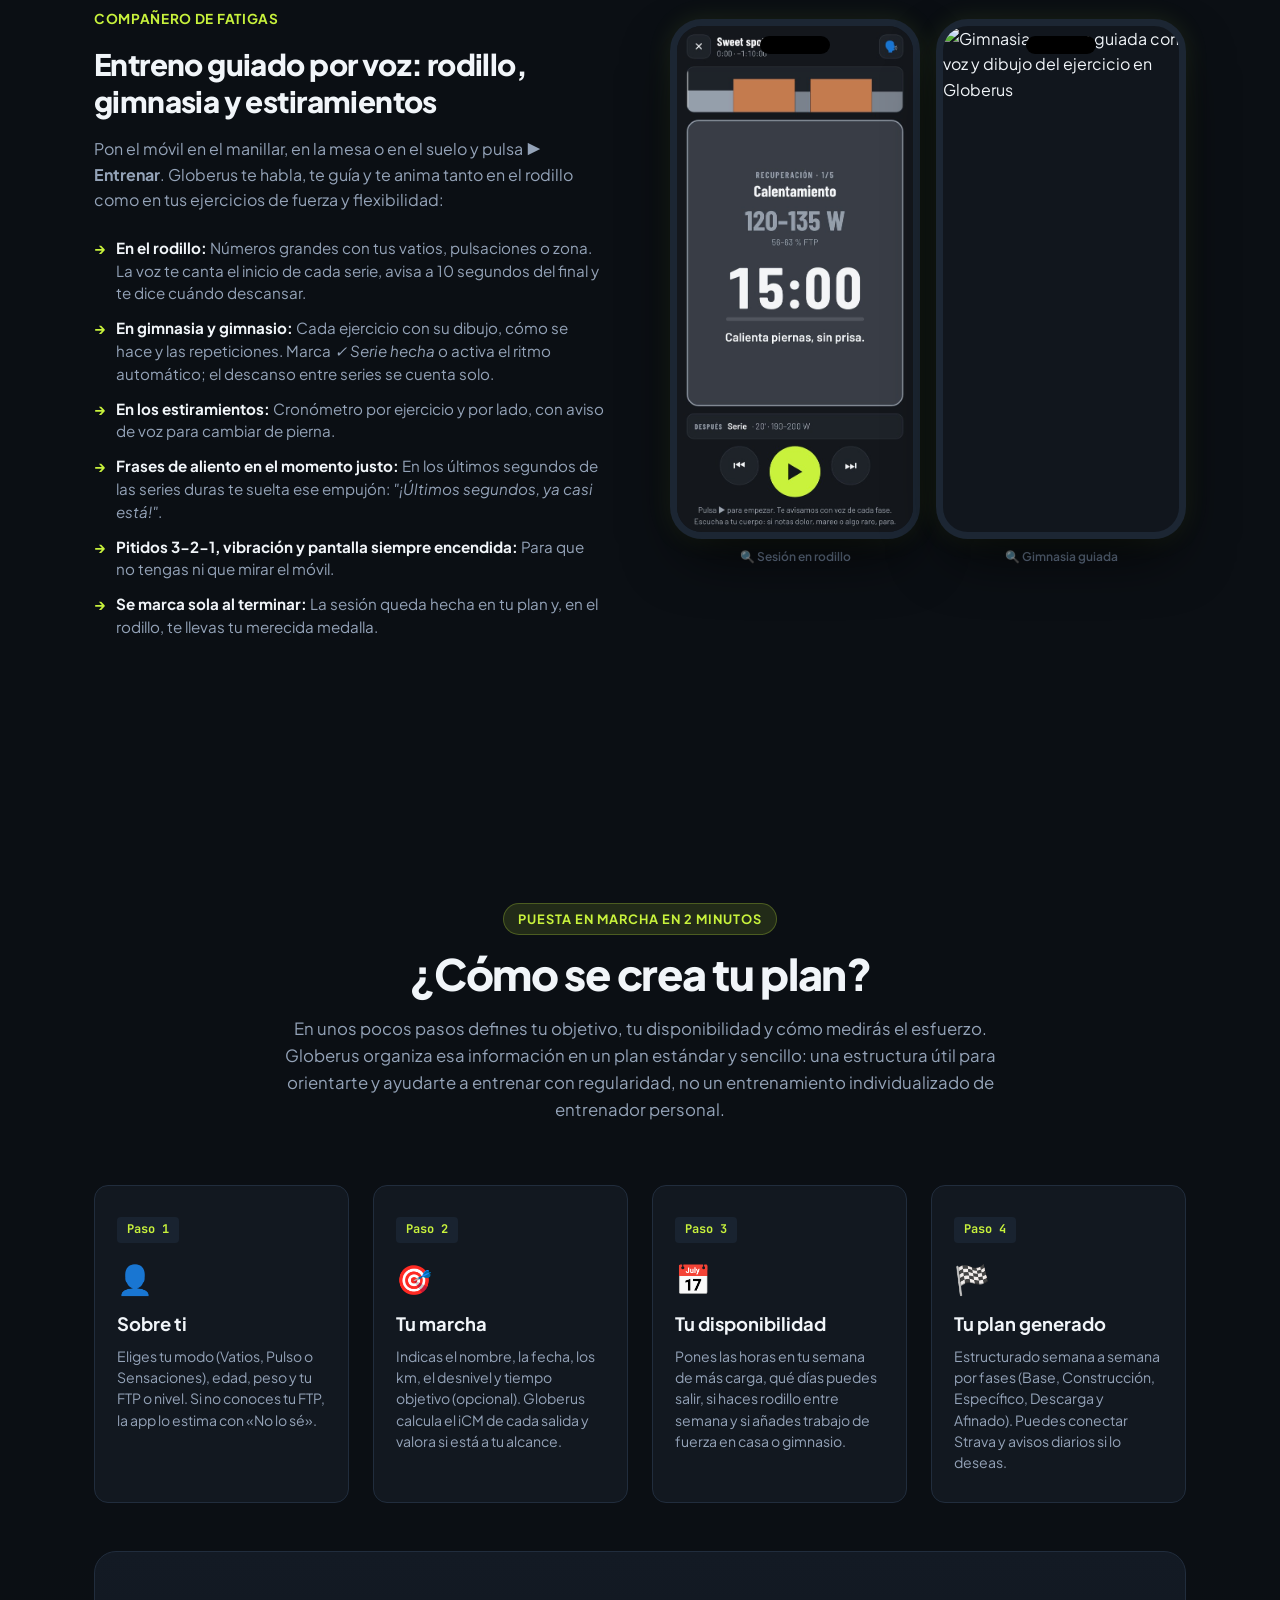
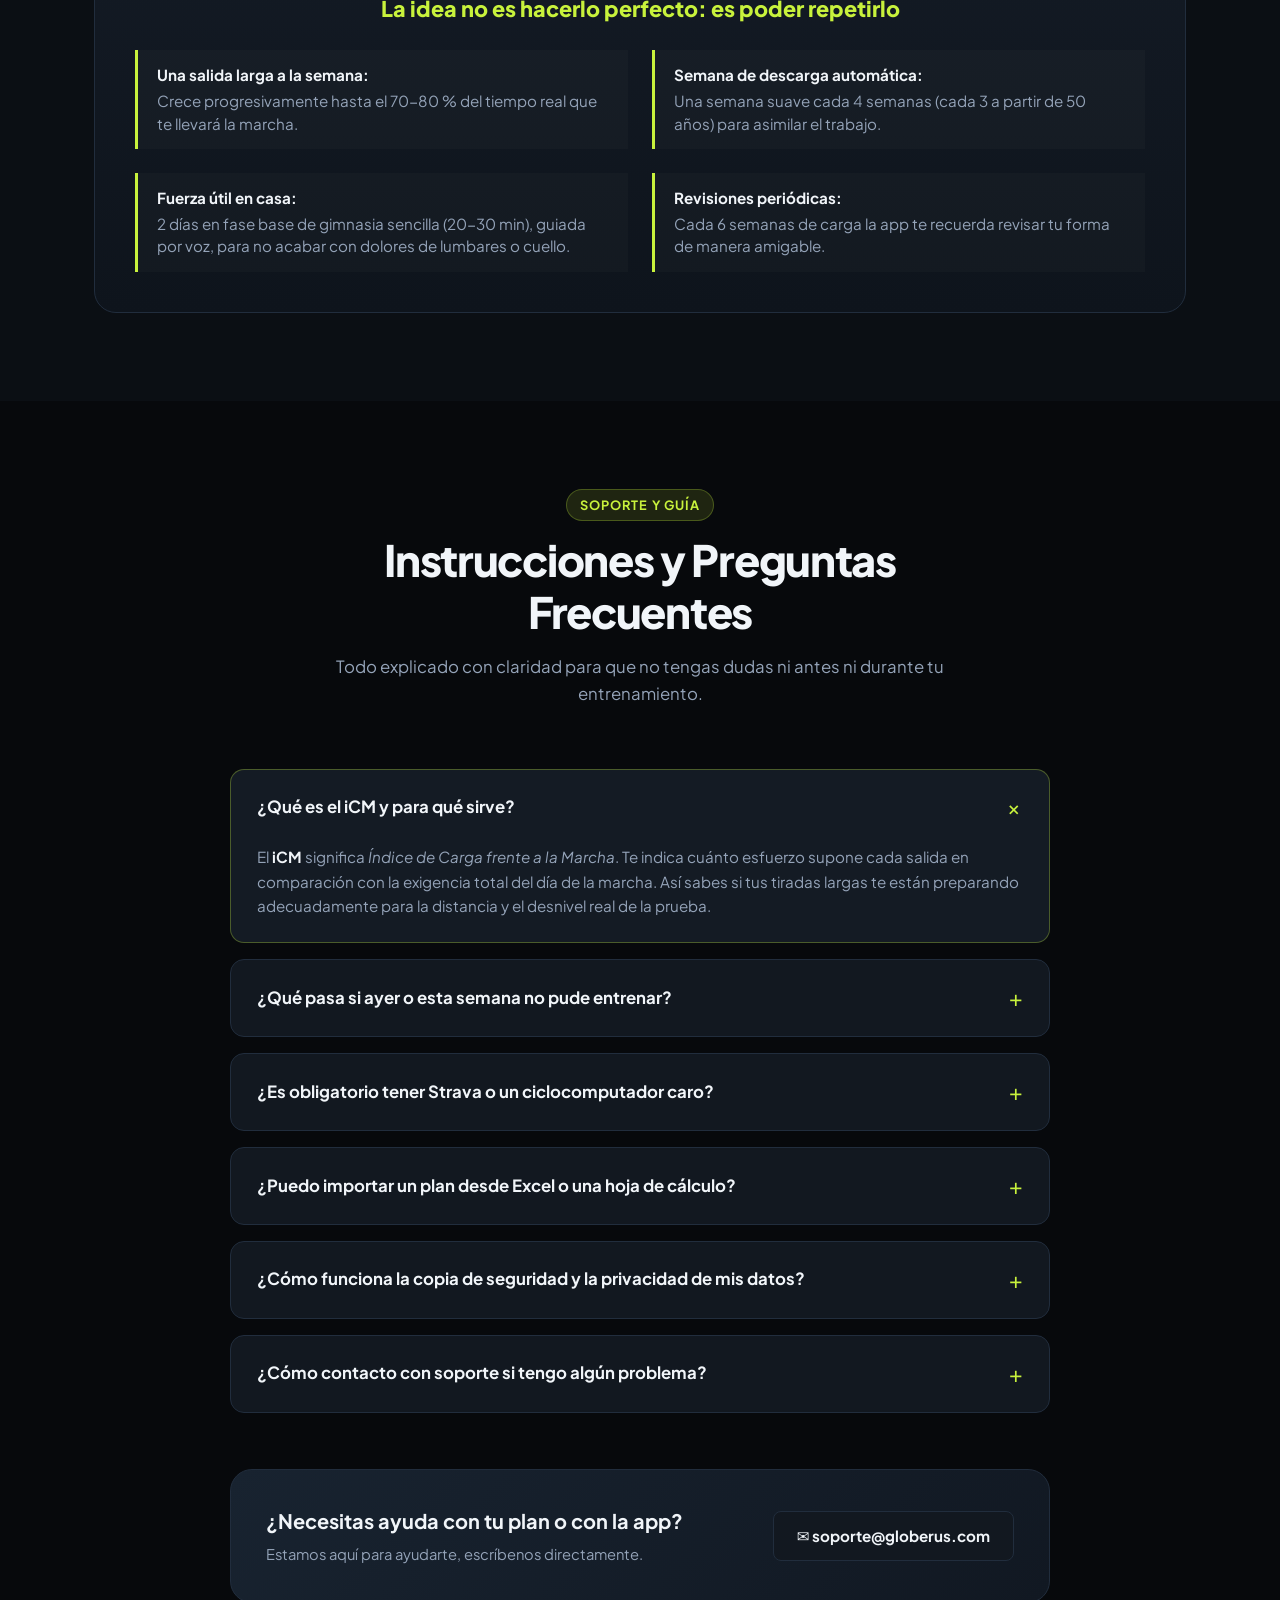
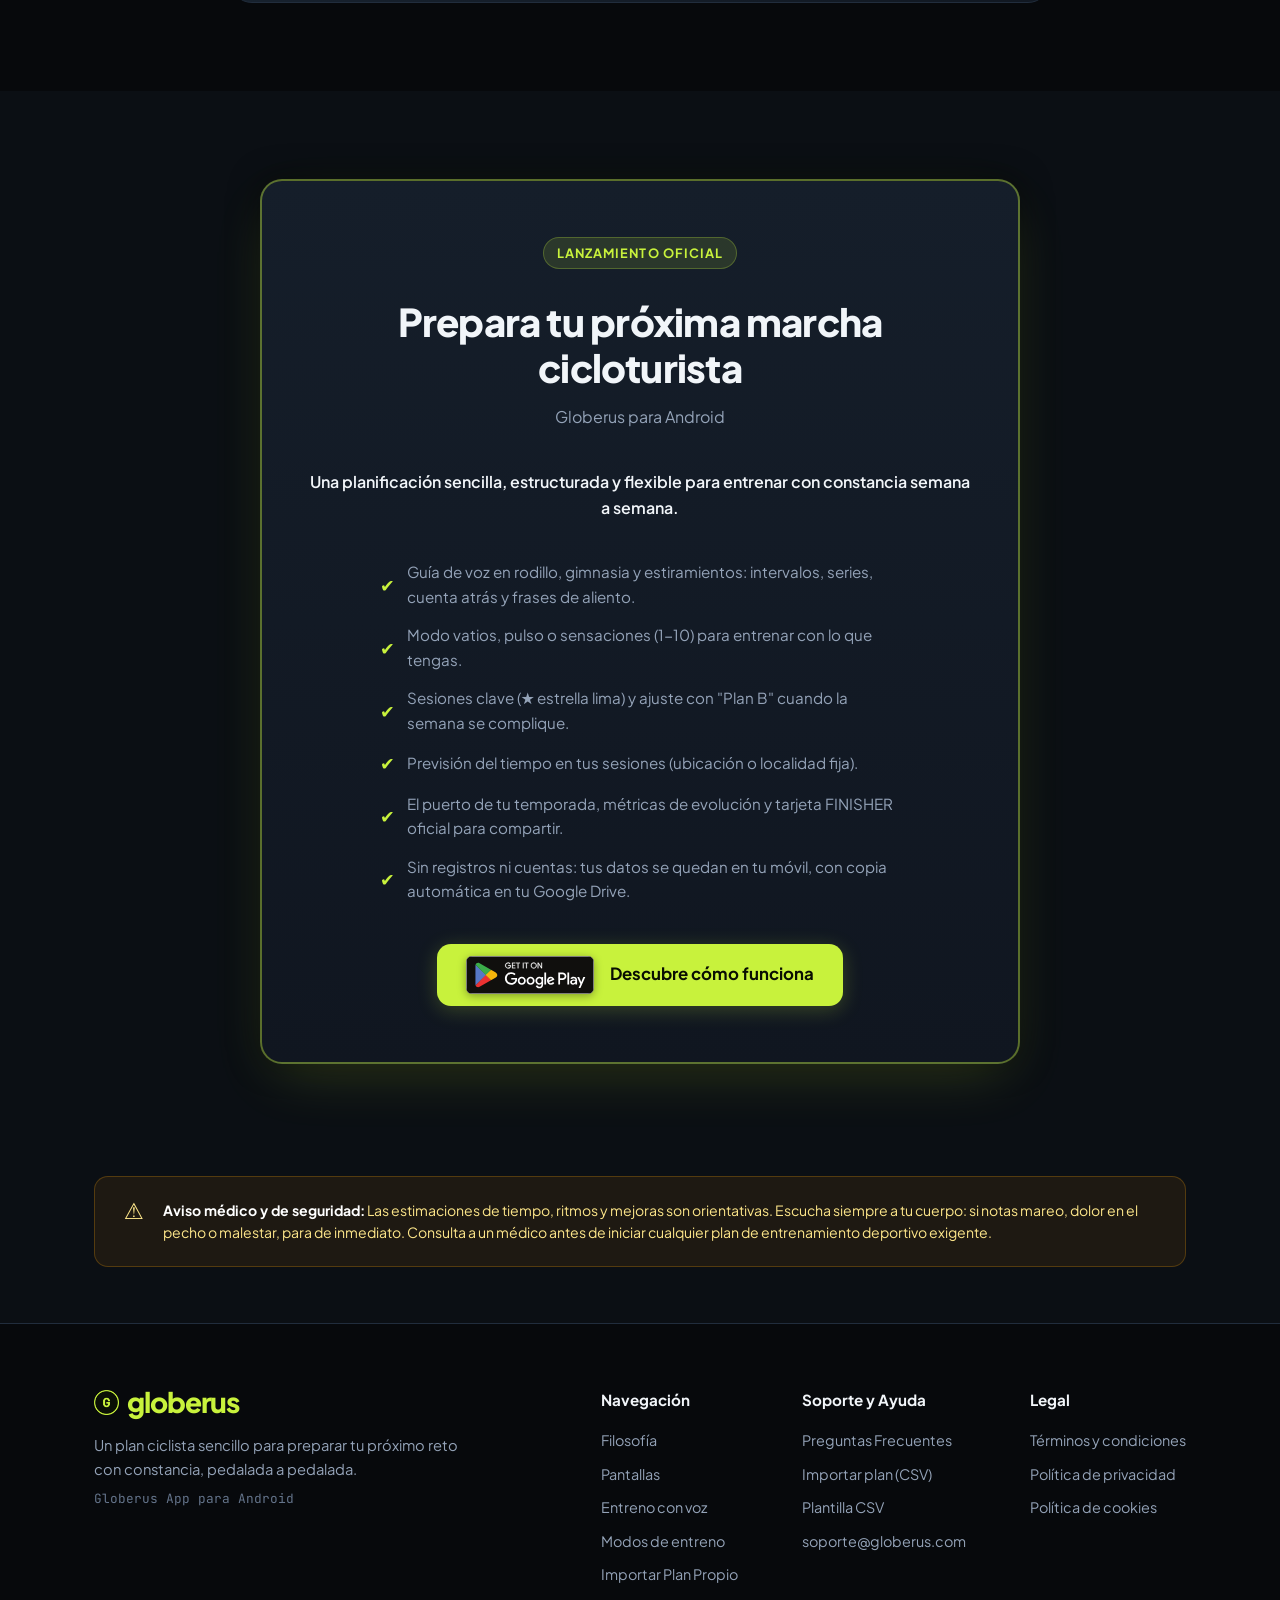
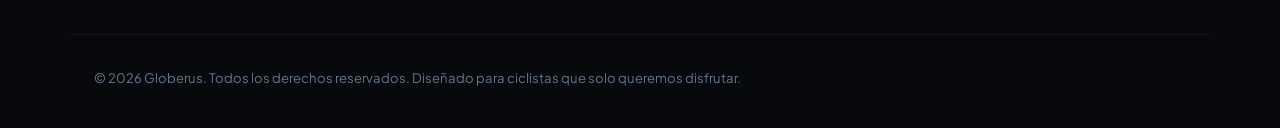
==== commit 2c387139: "Add files via upload" ====
--- a/index.html
+++ b/index.html
@@ -29,7 +29,7 @@
       <nav class="nav-menu" id="navMenu">
         <a href="#filosofia">Filosofía</a>
         <a href="#pantallas">Pantallas</a>
-        <a href="#rodillo">Rodillo con voz</a>
+        <a href="#rodillo">Entreno con voz</a>
         <a href="#modos">Modos de entreno</a>
         <a href="#como-funciona">Cómo funciona</a>
         <a href="instrucciones-importacion-plan.html">Importar Plan Propio</a>
@@ -263,7 +263,7 @@
             <li><strong>Cambiar de día en 1 toque:</strong> Desplaza cualquier sesión a otro día de la semana sin romper la estructura.</li>
             <li><strong>Ajustar con Plan B:</strong> Reduce la sesión un 30 % (−30 %), pásala a modo suave (todo Zona 2) o conviértela en descanso. El plan recalcula carga y cumplimiento solo.</li>
             <li><strong>Fuerza en casa o gimnasio:</strong> Rutinas de 20-30 minutos con ejercicios claros para cuidar tu postura y prevenir molestias lumbares o cervicales.</li>
-            <li><strong>Flexibilidad guiada:</strong> Toca las palabras subrayadas de la sesión para ver los ejercicios guiados.</li>
+            <li><strong>Gimnasia y flexibilidad guiadas:</strong> Toca la sesión para ver cada ejercicio con su dibujo y hacerlo con cronómetro y voz.</li>
           </ul>
         </div>
         <div class="feature-media two-phones">
@@ -289,16 +289,17 @@
         <div class="feature-info">
           <div class="feature-number">03</div>
           <span class="feature-tag">Compañero de fatigas</span>
-          <h3>Entrenar en rodillo: te habla, te guía y te anima</h3>
+          <h3>Entreno guiado por voz: rodillo, gimnasia y estiramientos</h3>
           <p>
-            Los días que toca rodillo entre semana, pon el móvil en el manillar o la mesa y pulsa ▶ <strong>Entrenar</strong>:
+            Pon el móvil en el manillar, en la mesa o en el suelo y pulsa ▶ <strong>Entrenar</strong>. Globerus te habla, te guía y te anima tanto en el rodillo como en tus ejercicios de fuerza y flexibilidad:
           </p>
           <ul class="feature-points">
-            <li><strong>Pantalla siempre encendida:</strong> Números grandes para ver tus vatios, pulsaciones o zona de un vistazo mientras sudas.</li>
-            <li><strong>Voz que te avisa:</strong> Te canta el inicio de cada serie, avisa a 10 segundos del final y te dice cuándo descansar.</li>
+            <li><strong>En el rodillo:</strong> Números grandes con tus vatios, pulsaciones o zona. La voz te canta el inicio de cada serie, avisa a 10 segundos del final y te dice cuándo descansar.</li>
+            <li><strong>En gimnasia y gimnasio:</strong> Cada ejercicio con su dibujo, cómo se hace y las repeticiones. Marca <em>✓ Serie hecha</em> o activa el ritmo automático; el descanso entre series se cuenta solo.</li>
+            <li><strong>En los estiramientos:</strong> Cronómetro por ejercicio y por lado, con aviso de voz para cambiar de pierna.</li>
             <li><strong>Frases de aliento en el momento justo:</strong> En los últimos segundos de las series duras te suelta ese empujón: <em>"¡Últimos segundos, ya casi está!"</em>.</li>
-            <li><strong>Pitidos 3-2-1 y vibración:</strong> Para que no tengas ni que mirar la pantalla.</li>
-            <li><strong>Se marca sola al terminar:</strong> Si completas al menos el 70 % del tiempo, se da por hecha y te da tu merecida medalla.</li>
+            <li><strong>Pitidos 3-2-1, vibración y pantalla siempre encendida:</strong> Para que no tengas ni que mirar el móvil.</li>
+            <li><strong>Se marca sola al terminar:</strong> La sesión queda hecha en tu plan y, en el rodillo, te llevas tu merecida medalla.</li>
           </ul>
         </div>
         <div class="feature-media two-phones">
@@ -309,128 +310,12 @@
             </div>
             <span class="zoom-hint">🔍 Sesión en rodillo</span>
           </div>
-          <div class="single-phone" role="button" tabindex="0" onclick="openModal('img/rodillo-completada.jpg', 'Sesión completada')">
+          <div class="single-phone" role="button" tabindex="0" onclick="openModal('img/gimnasia-guiada.jpg', 'Gimnasia guiada con voz')">
             <div class="phone-mockup sm">
               <div class="phone-notch"></div>
-              <img src="img/rodillo-completada.jpg" alt="Medalla al completar sesión">
-            </div>
-            <span class="zoom-hint">🔍 Medalla conseguida</span>
-          </div>
-        </div>
-      </div>
-
-      <!-- Feature 4: El seguimiento y tu puerto -->
-      <div class="feature-row reverse">
-        <div class="feature-info">
-          <div class="feature-number">04</div>
-          <span class="feature-tag">Control y motivación</span>
-          <h3>El seguimiento, tu puerto y tus métricas de forma</h3>
-          <p>
-            Basta de hojas de cálculo aburridas y números fríos. En Globerus tienes un seguimiento visual, intuitivo y adaptado a ti:
-          </p>
-          <ul class="feature-points">
-            <li><strong>La gráfica del puerto:</strong> Toda tu temporada dibujada como una gran ascensión. Alterna entre Horas o Carga acumulada y compártela como imagen con tus compañeros.</li>
-            <li><strong>Pestaña Evolución y Forma:</strong> Gráficas semanales de sesiones realizadas (filtrando por sesiones clave ★), horas, kilómetros e iCM. Con métricas avanzadas podrás ver tu Forma, Cansancio, Frescura, FTP y proyección hasta la marcha.</li>
-            <li><strong>Conexión automática con Strava:</strong> Al sincronizar tus salidas, la app marca las sesiones solas y compara en segundos lo previsto frente a lo realizado (horas, intensidad y porcentaje de cumplimiento).</li>
-            <li><strong>El iCM (Índice de Carga de Marcha):</strong> Un indicador clave que te muestra de forma clara cuánto supone cada entrenamiento o salida larga frente a la exigencia total del día de la marcha.</li>
-            <li><strong>Descanso integrado:</strong> Semanas de descarga planificadas para asimilar la carga y llegar en el punto óptimo de frescura.</li>
-          </ul>
-        </div>
-        <div class="feature-media two-phones">
-          <div class="single-phone" role="button" tabindex="0" onclick="openModal('img/hero-puerto.jpg', 'El puerto de la temporada')">
-            <div class="phone-mockup sm">
-              <div class="phone-notch"></div>
-              <img src="img/hero-puerto.jpg" alt="El puerto de la temporada en Globerus">
-            </div>
-            <span class="zoom-hint">🔍 Gráfica de tu puerto</span>
-          </div>
-          <div class="single-phone" role="button" tabindex="0" onclick="openModal('img/semanas-strava.jpg', 'Comparación con Strava y cumplimiento')">
-            <div class="phone-mockup sm">
-              <div class="phone-notch"></div>
-              <img src="img/semanas-strava.jpg" alt="Comparación con Strava y cumplimiento en Globerus">
-            </div>
-            <span class="zoom-hint">🔍 Comparación Strava</span>
-          </div>
-        </div>
-      </div>
-
-
-    </div>
-  </section>
-
-  <!-- MODOS DE ENTRENO: VATIOS, PULSO Y SENSACIONES -->
-  <section id="modos" class="section section-darker">
-    <div class="container">
-      <div class="section-header">
-        <span class="pill-label">Para todos los presupuestos</span>
-        <h2>Entrena con lo que tengas. Sin necesidad de gastar una fortuna.</h2>
-        <p class="section-subtitle">
-          El plan y la lógica son exactamente los mismos. Cambia la forma en que mides la intensidad: 
-          con potenciómetro, con pulsómetro o simplemente escuchando a tu cuerpo.
-        </p>
-      </div>
-
-      <!-- Selector interactivo de modos -->
-      <div class="modos-tabs">
-        <button class="modo-tab-btn active" data-target="tab-sensaciones">
-          <span class="tab-icon">🚴</span>
-          <span class="tab-title">Sensaciones (1-10)</span>
-          <span class="tab-badge">¡El favorito globero!</span>
-        </button>
-        <button class="modo-tab-btn" data-target="tab-pulso">
-          <span class="tab-icon">❤️</span>
-          <span class="tab-title">Pulso (Pulsómetro)</span>
-          <span class="tab-badge">Pulsaciones ppm</span>
-        </button>
-        <button class="modo-tab-btn" data-target="tab-vatios">
-          <span class="tab-icon">⚡</span>
-          <span class="tab-title">Vatios (Potenciómetro)</span>
-          <span class="tab-badge">FTP y W</span>
-        </button>
-      </div>
-
-      <!-- Contenido Tab 1: Sensaciones -->
-      <div class="modo-content active" id="tab-sensaciones">
-        <div class="modo-grid">
-          <div class="modo-desc-box">
-            <div class="modo-tag">Cero inversión en cacharros</div>
-            <h3>Modo Sensaciones: Sin jerga ni agobios</h3>
-            <p>
-              ¿No tienes potenciómetro de 500 € ni banda de pulso? No te hace falta. Globerus traduce cada entrenamiento a una escala sencilla del 1 al 10 en lenguaje llano:
-            </p>
-            <div class="scale-table">
-              <div class="scale-row">
-                <span class="scale-num num-easy">1 – 2</span>
-                <span class="scale-txt"><strong>Muy suave:</strong> Casi sin esfuerzo, calentar y soltar piernas.</span>
-              </div>
-              <div class="scale-row">
-                <span class="scale-num num-mid">3 – 4</span>
-                <span class="scale-txt"><strong>Suave:</strong> Puedes hablar en frases completas, rodajes largos.</span>
-              </div>
-              <div class="scale-row">
-                <span class="scale-num num-tempo">5</span>
-                <span class="scale-txt"><strong>Algo exigente:</strong> Ritmo alegre, frases cortas.</span>
-              </div>
-              <div class="scale-row">
-                <span class="scale-num num-hard">6 – 7</span>
-                <span class="scale-txt"><strong>Duro pero controlado:</strong> Palabras sueltas, ritmo de subida a puertos.</span>
-              </div>
-              <div class="scale-row">
-                <span class="scale-num num-max">8 – 10</span>
-                <span class="scale-txt"><strong>A tope / Al límite:</strong> Series cortas de esfuerzo máximo.</span>
-              </div>
-            </div>
-            <p class="scale-footer">Al acabar la sesión, registra cómo te has sentido y úsalo como referencia para seguir tu preparación.</p>
-          </div>
-          <div class="modo-img-box">
-            <div class="phone-mockup sm" onclick="openModal('img/modo-sensaciones.jpg', 'Modo Sensaciones en Globerus')">
-              <div class="phone-notch"></div>
-              <img src="img/modo-sensaciones.jpg" alt="Modo Sensaciones sin jerga">
-            </div>
-            <div class="phone-mockup sm" onclick="openModal('img/sensaciones-escala.jpg', 'Escala de sensaciones')">
-              <div class="phone-notch"></div>
-              <img src="img/sensaciones-escala.jpg" alt="Escala de sensaciones 1 al 10">
-            </div>
+              <img src="img/gimnasia-guiada.jpg" alt="Gimnasia en casa guiada con voz y dibujo del ejercicio en Globerus">
+            </div>
+            <span class="zoom-hint">🔍 Gimnasia guiada</span>
           </div>
         </div>
       </div>
@@ -537,7 +422,7 @@
             <strong>Semana de descarga automática:</strong> Una semana suave cada 4 semanas (cada 3 a partir de 50 años) para asimilar el trabajo.
           </div>
           <div class="rule-item">
-            <strong>Fuerza útil en casa:</strong> 2 días en fase base de gimnasia sencilla (20-30 min) para no acabar con dolores de lumbares o cuello.
+            <strong>Fuerza útil en casa:</strong> 2 días en fase base de gimnasia sencilla (20-30 min), guiada por voz, para no acabar con dolores de lumbares o cuello.
           </div>
           <div class="rule-item">
             <strong>Revisiones periódicas:</strong> Cada 6 semanas de carga la app te recuerda revisar tu forma de manera amigable.
@@ -684,7 +569,7 @@
             <p class="price-guarantee">Una planificación sencilla, estructurada y flexible para entrenar con constancia semana a semana.</p>
 
             <ul class="pricing-features">
-              <li><span>✔</span> Guía de voz en rodillo con aviso de intervalos, cuenta atrás y frases de aliento.</li>
+              <li><span>✔</span> Guía de voz en rodillo, gimnasia y estiramientos: intervalos, series, cuenta atrás y frases de aliento.</li>
               <li><span>✔</span> Modo vatios, pulso o sensaciones (1-10) para entrenar con lo que tengas.</li>
               <li><span>✔</span> Sesiones clave (★ estrella lima) y ajuste con "Plan B" cuando la semana se complique.</li>
               <li><span>✔</span> Previsión del tiempo en tus sesiones (ubicación o localidad fija).</li>
@@ -735,7 +620,7 @@
           <strong>Navegación</strong>
           <a href="#filosofia">Filosofía</a>
           <a href="#pantallas">Pantallas</a>
-          <a href="#rodillo">Rodillo con voz</a>
+          <a href="#rodillo">Entreno con voz</a>
           <a href="#modos">Modos de entreno</a>
           <a href="instrucciones-importacion-plan.html">Importar Plan Propio</a>
         </div>
